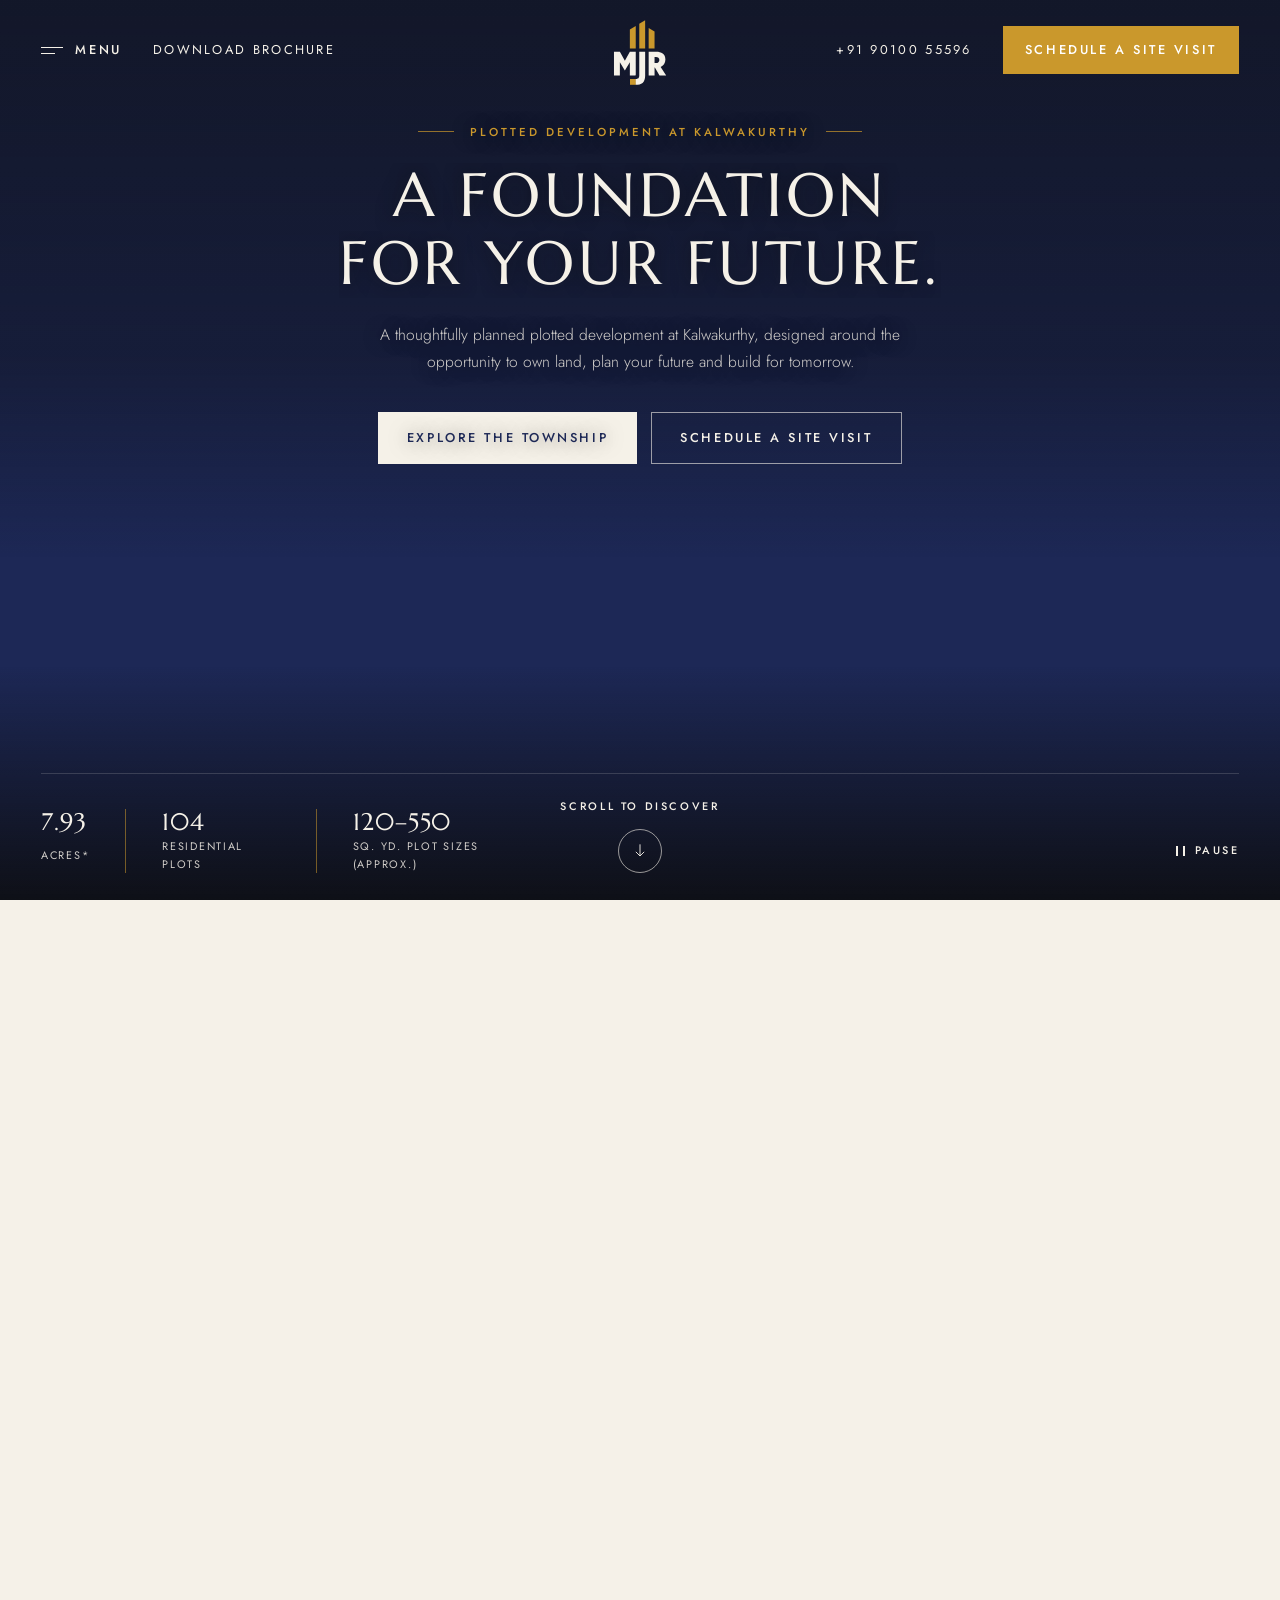
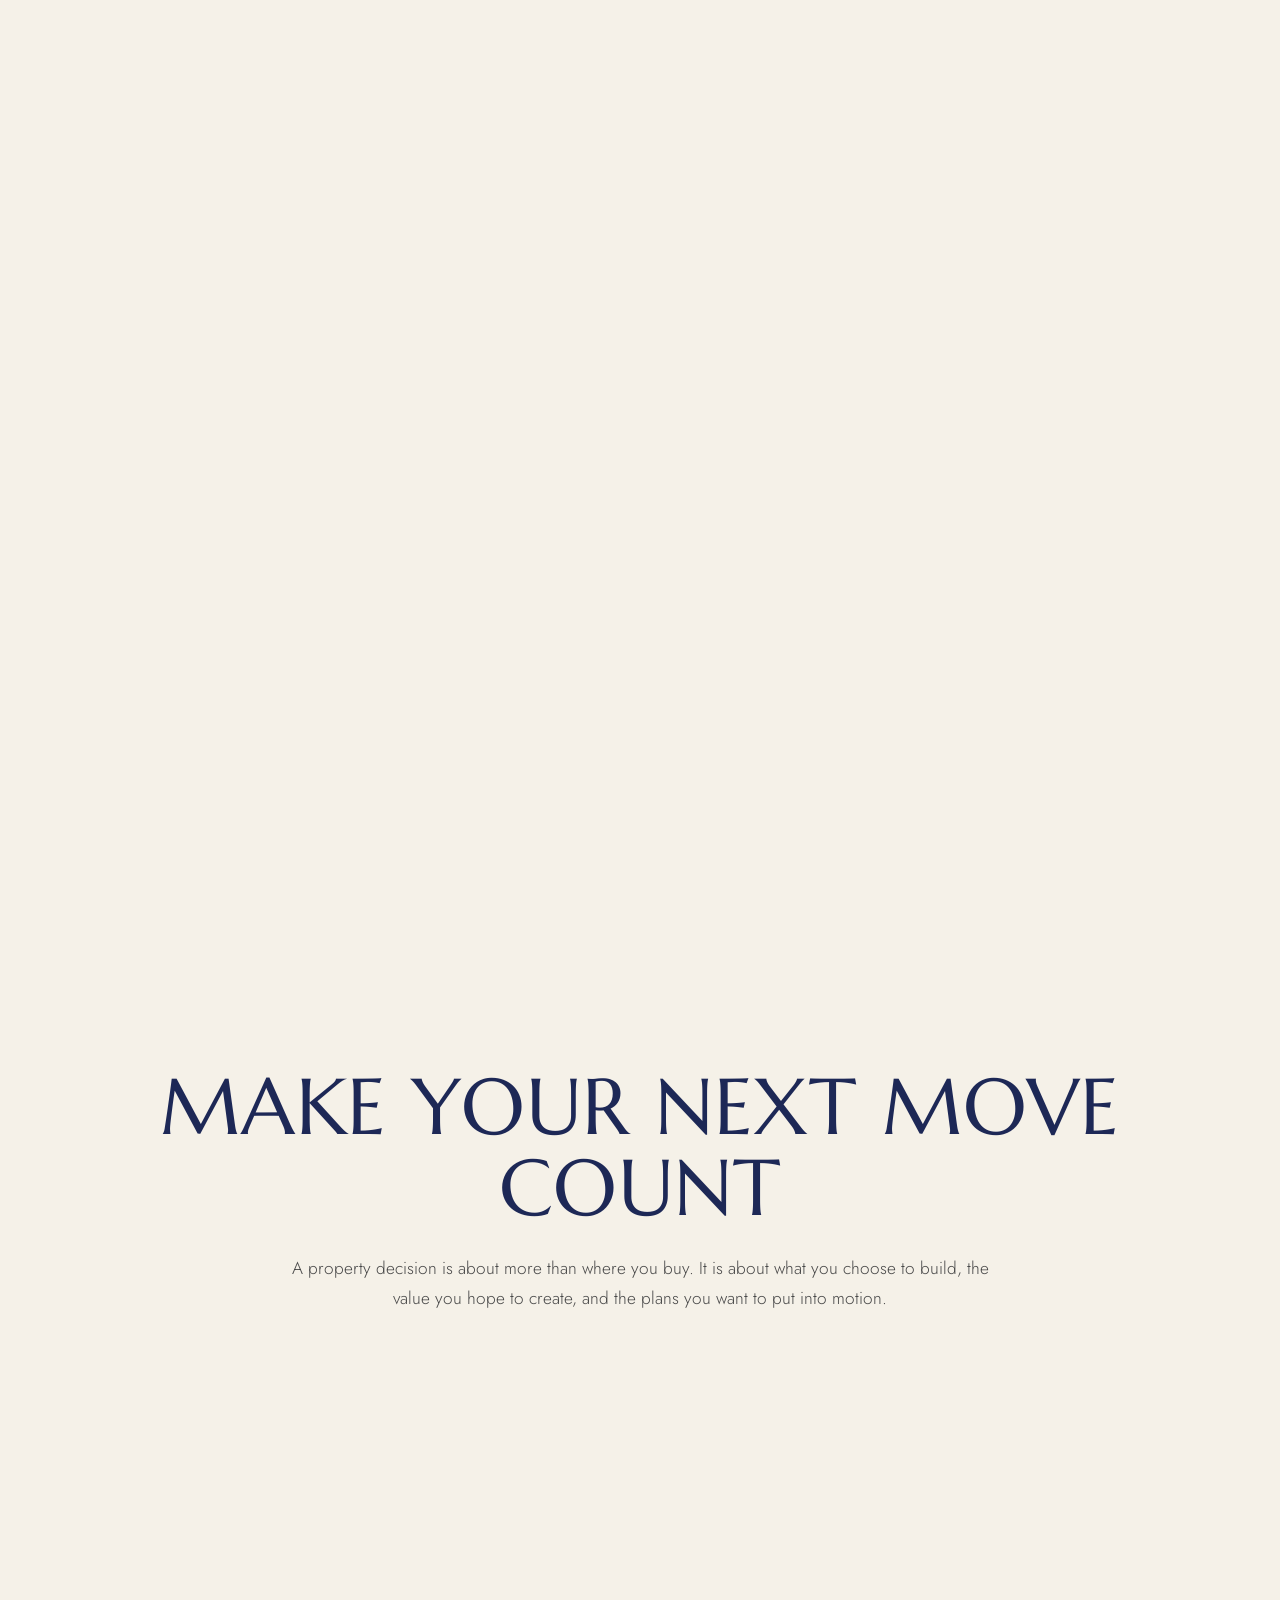
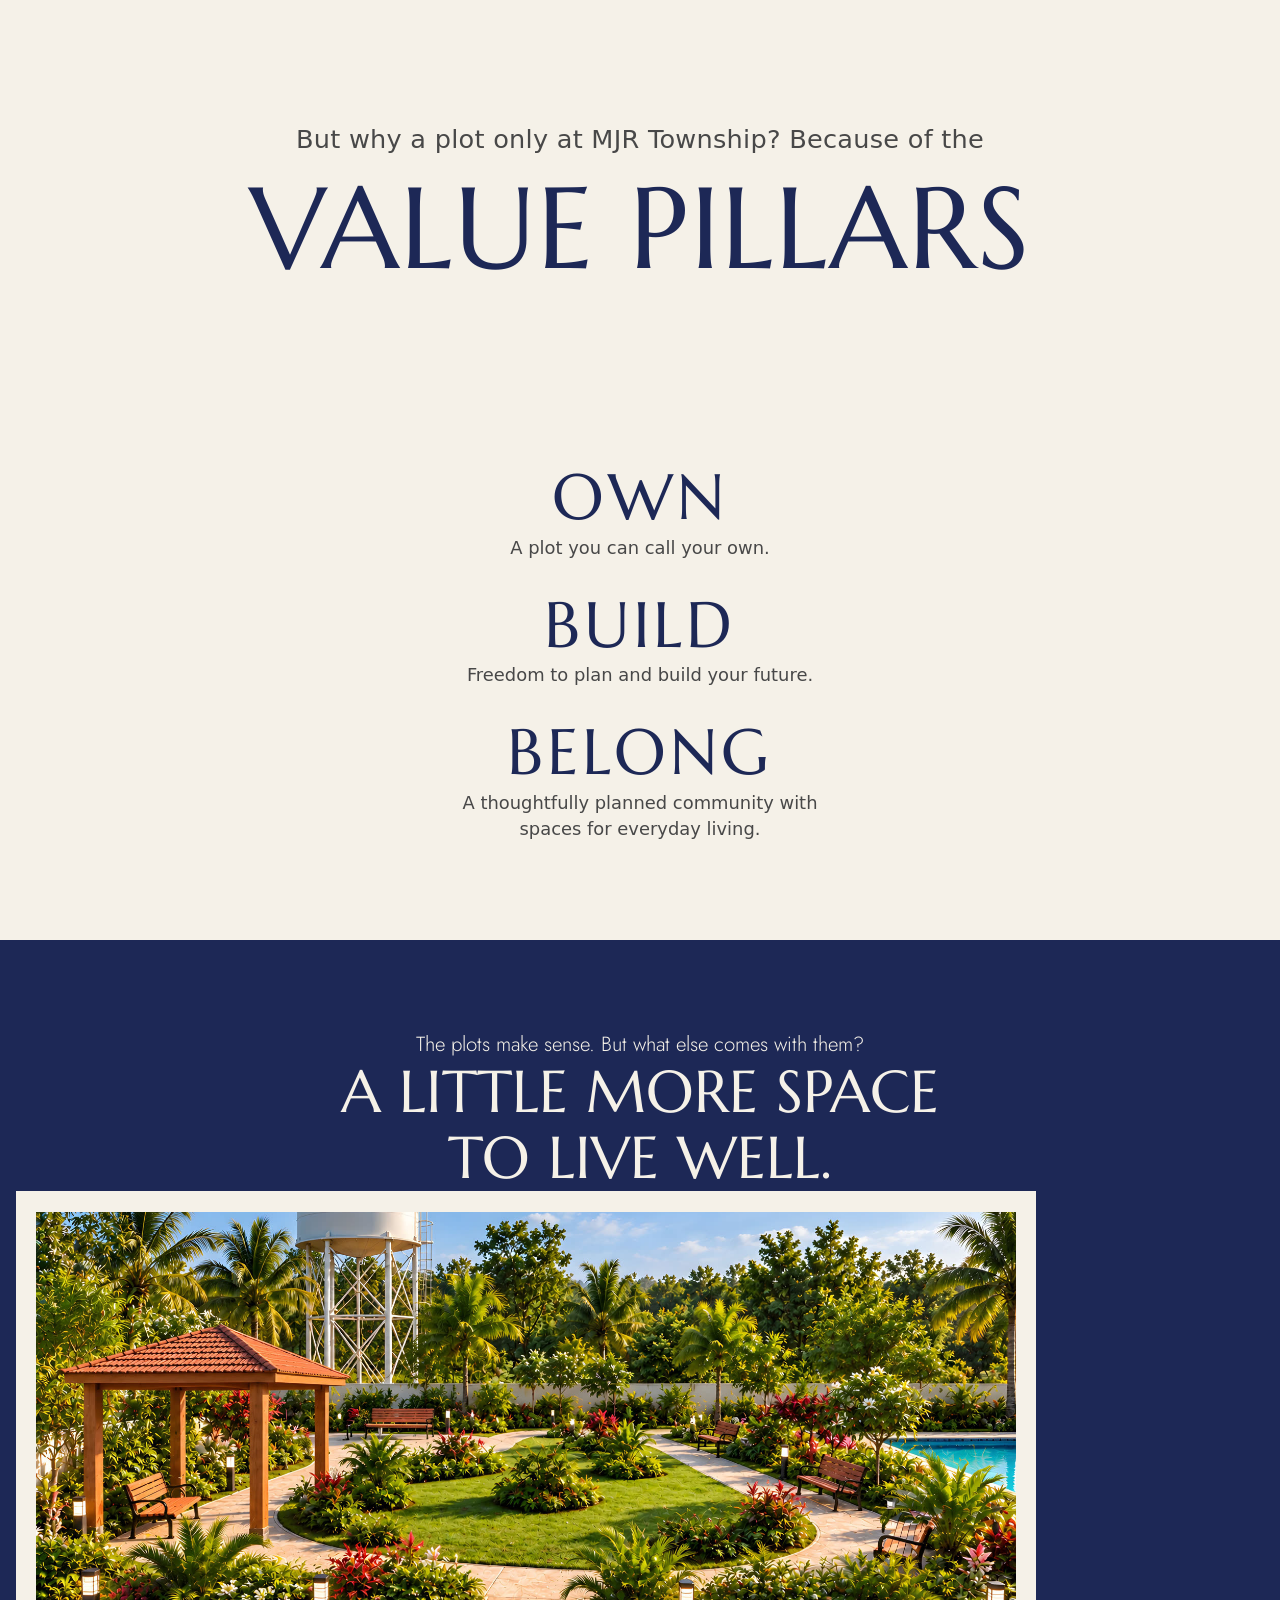
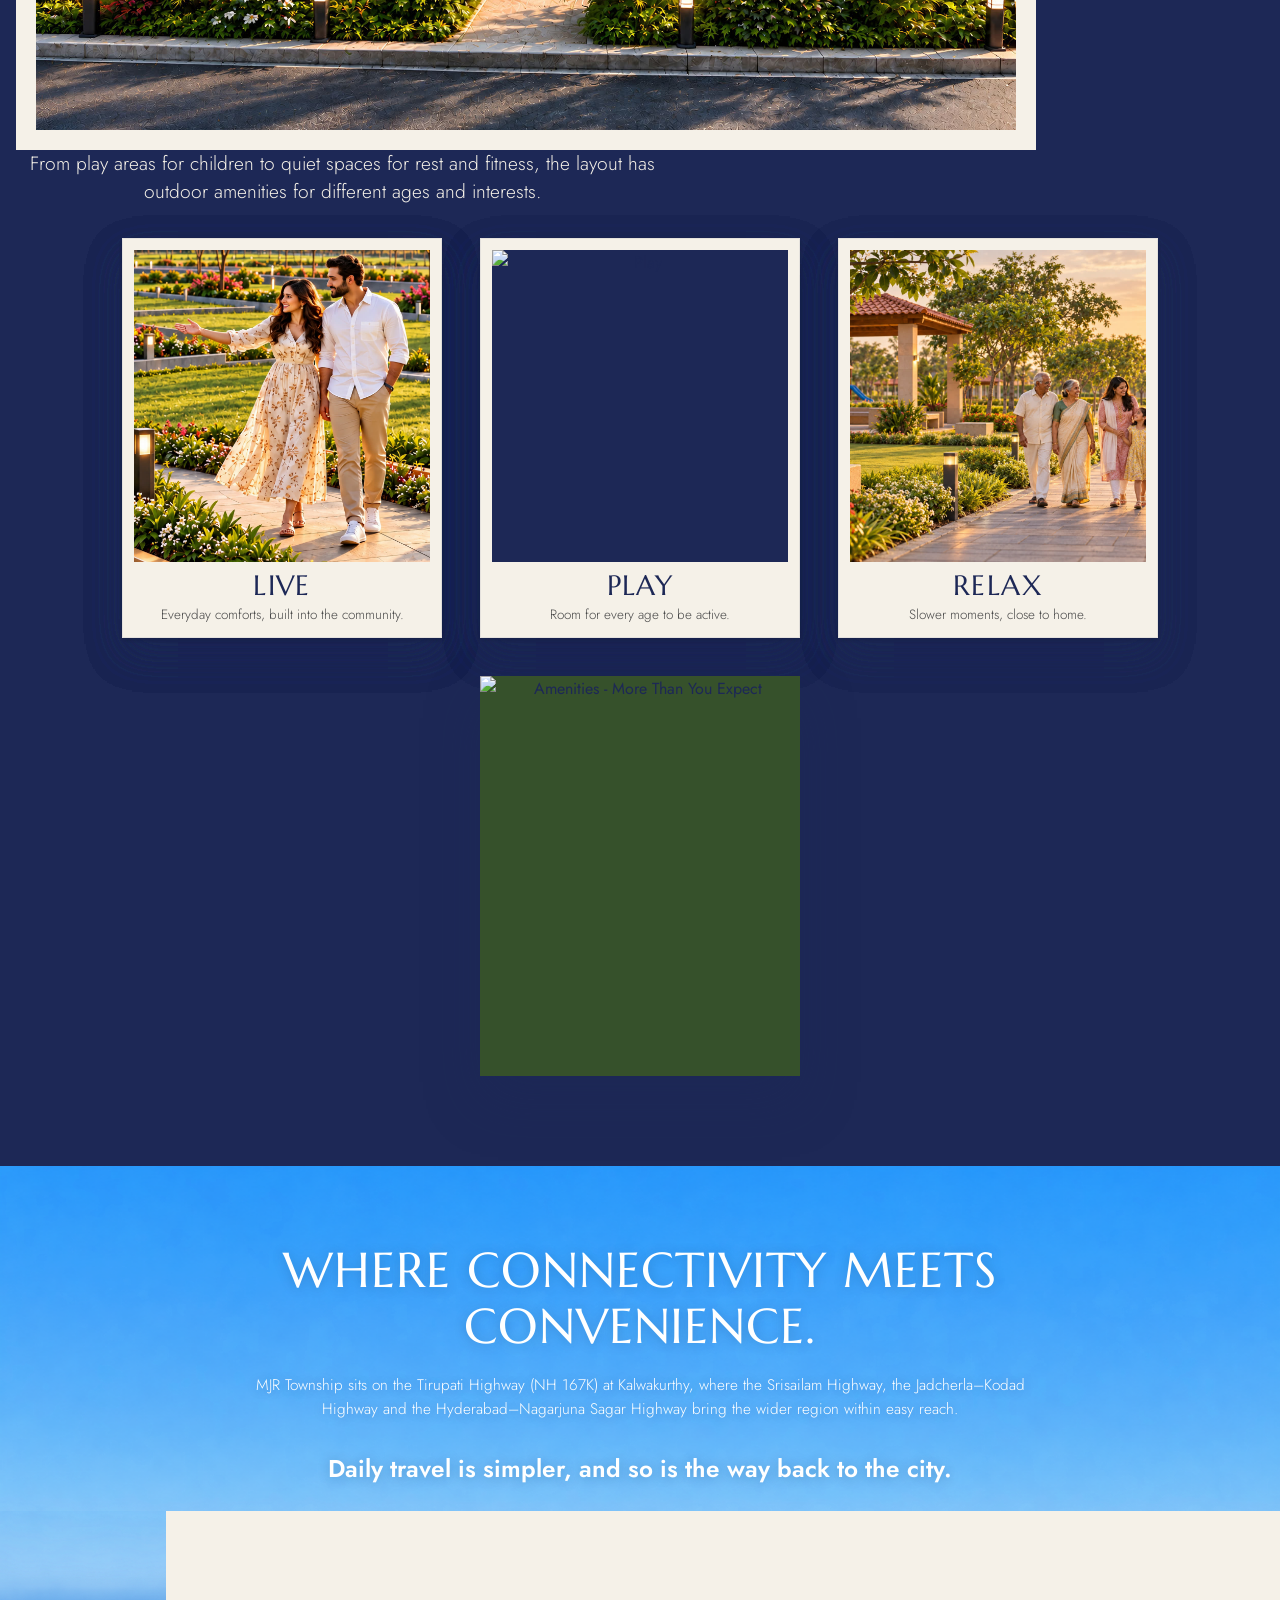
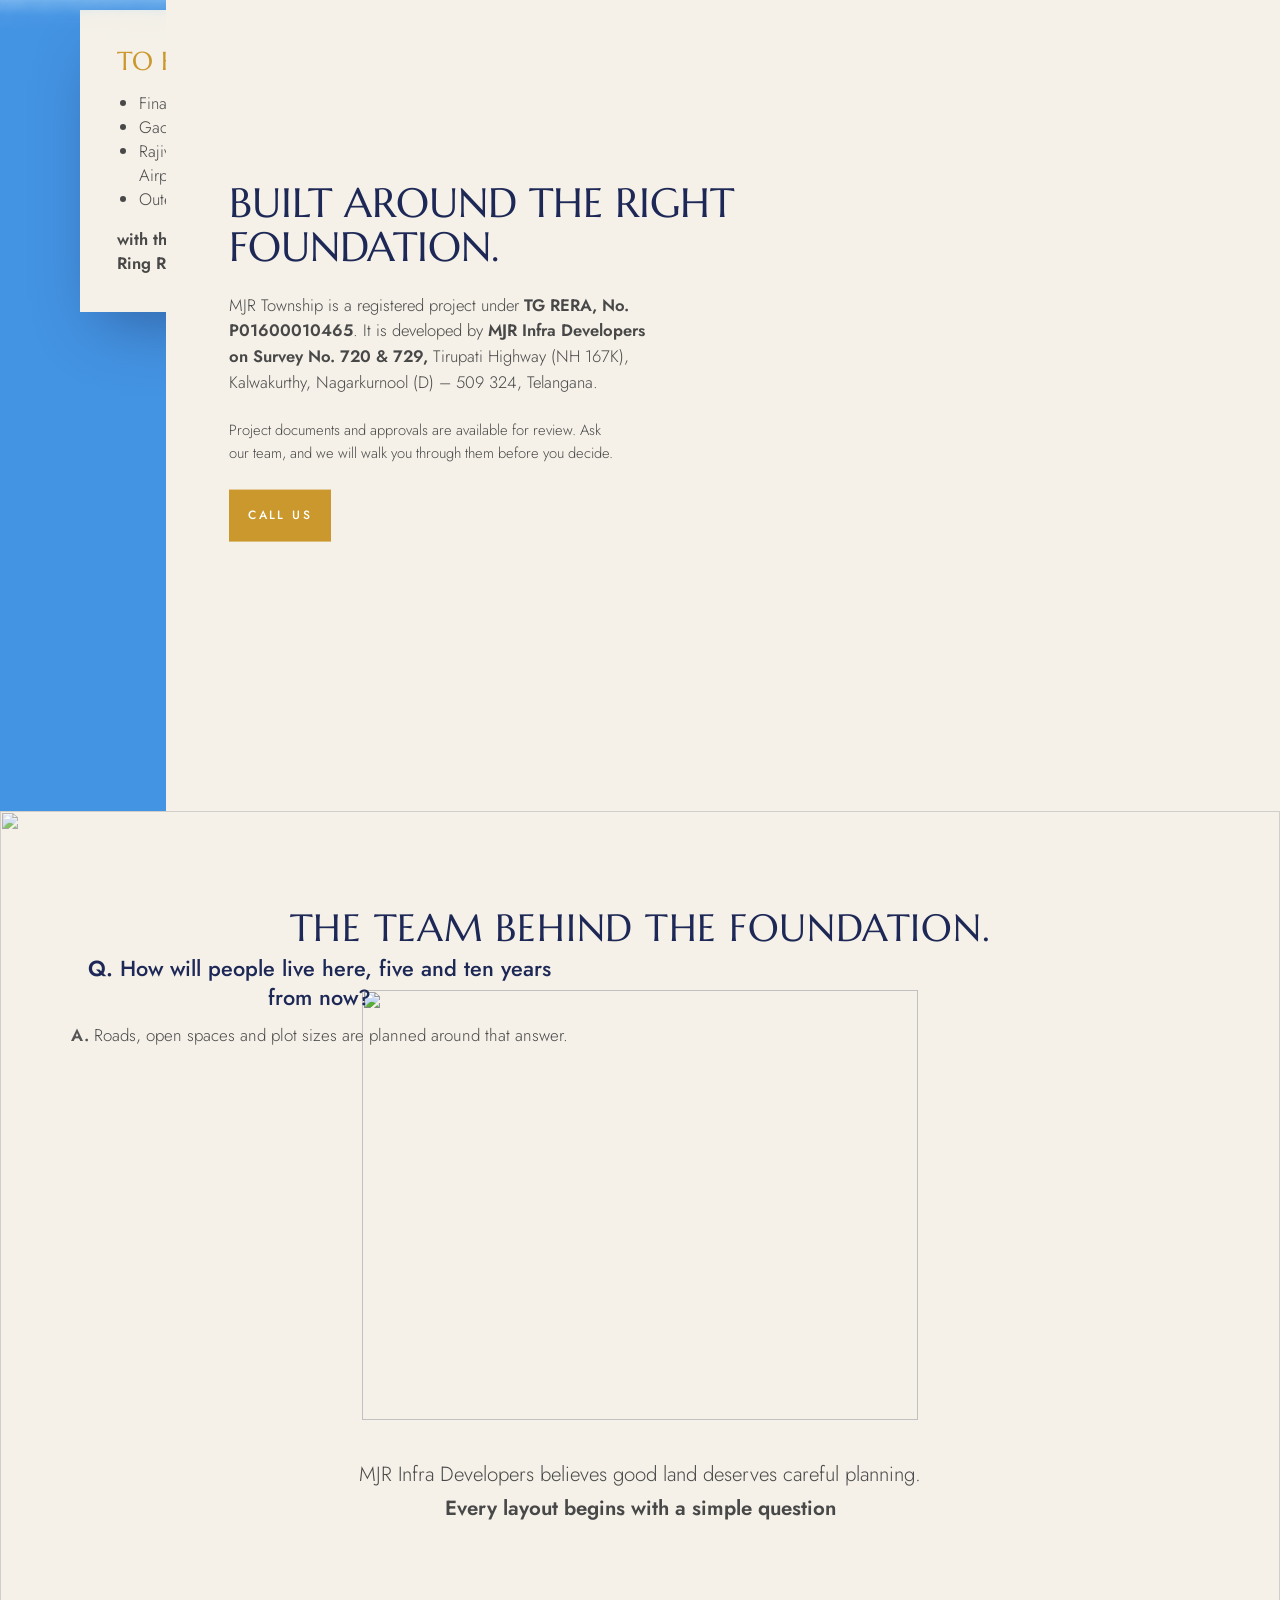
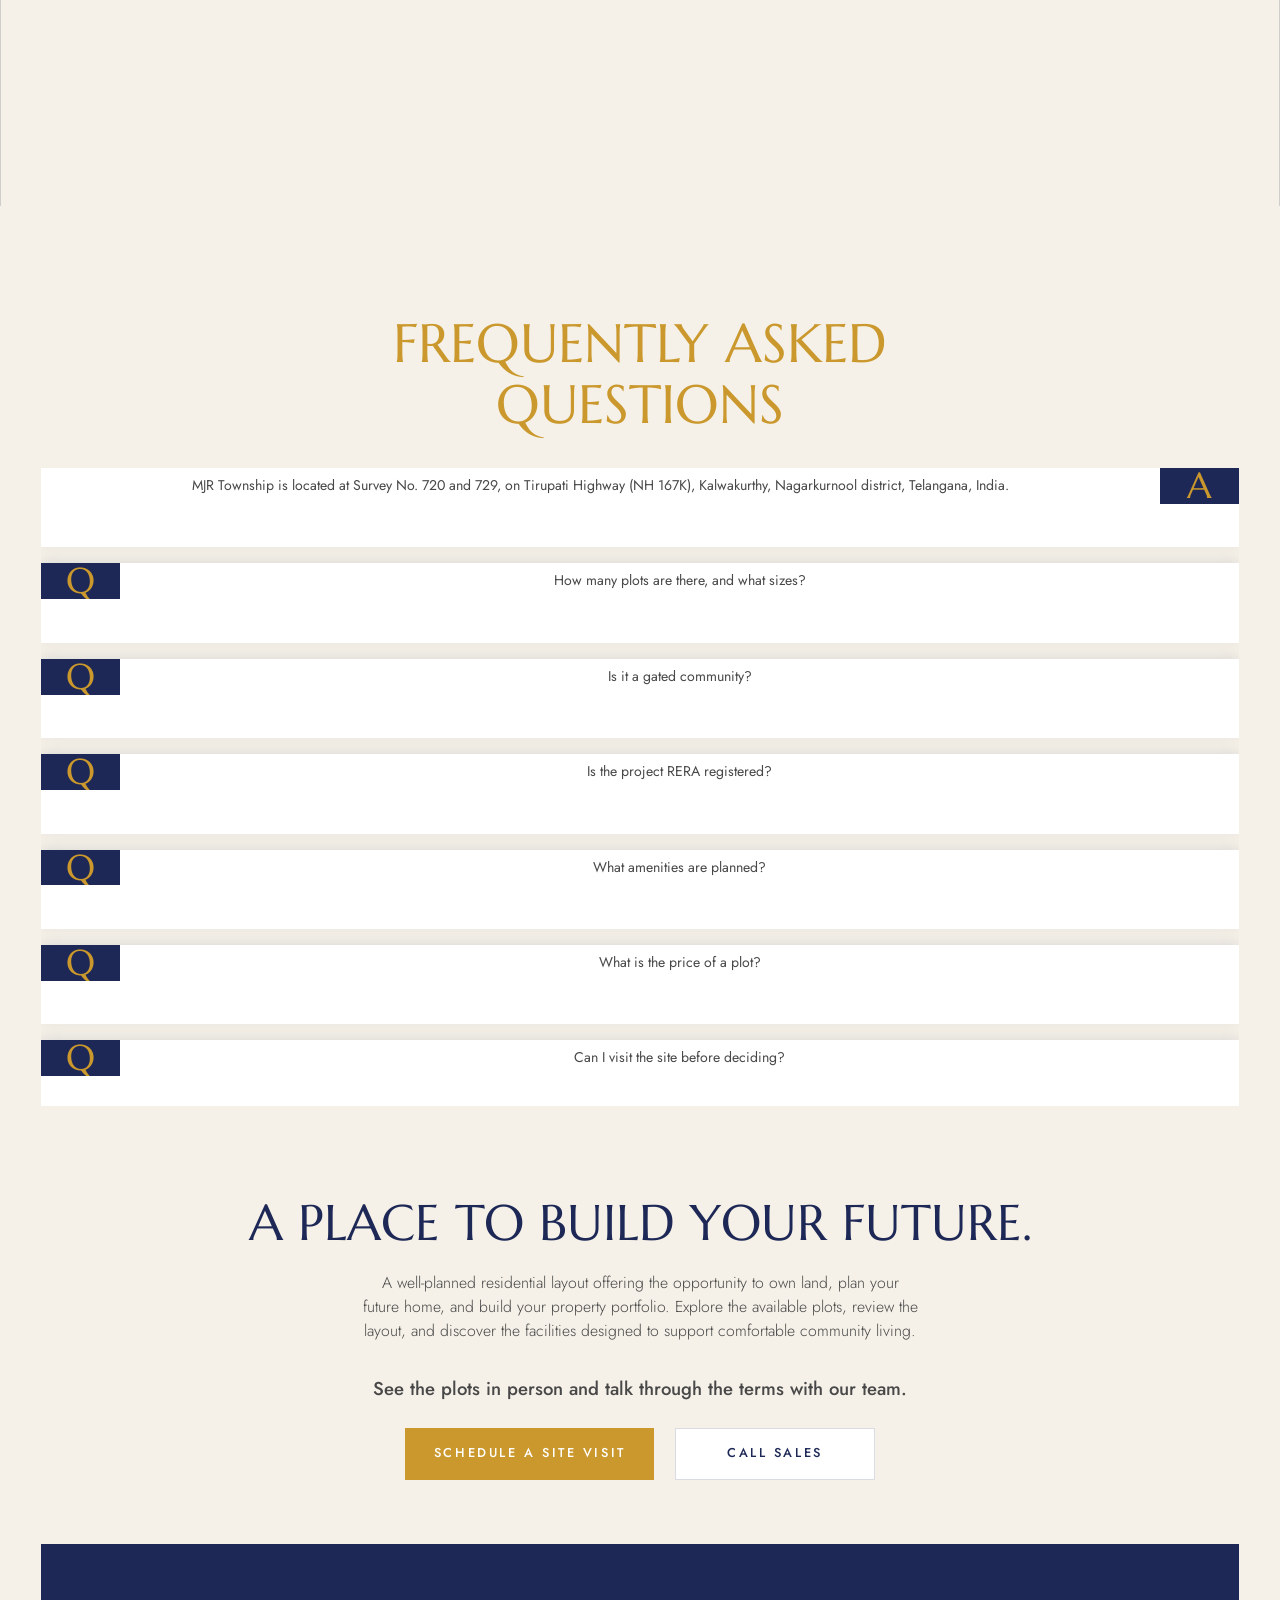
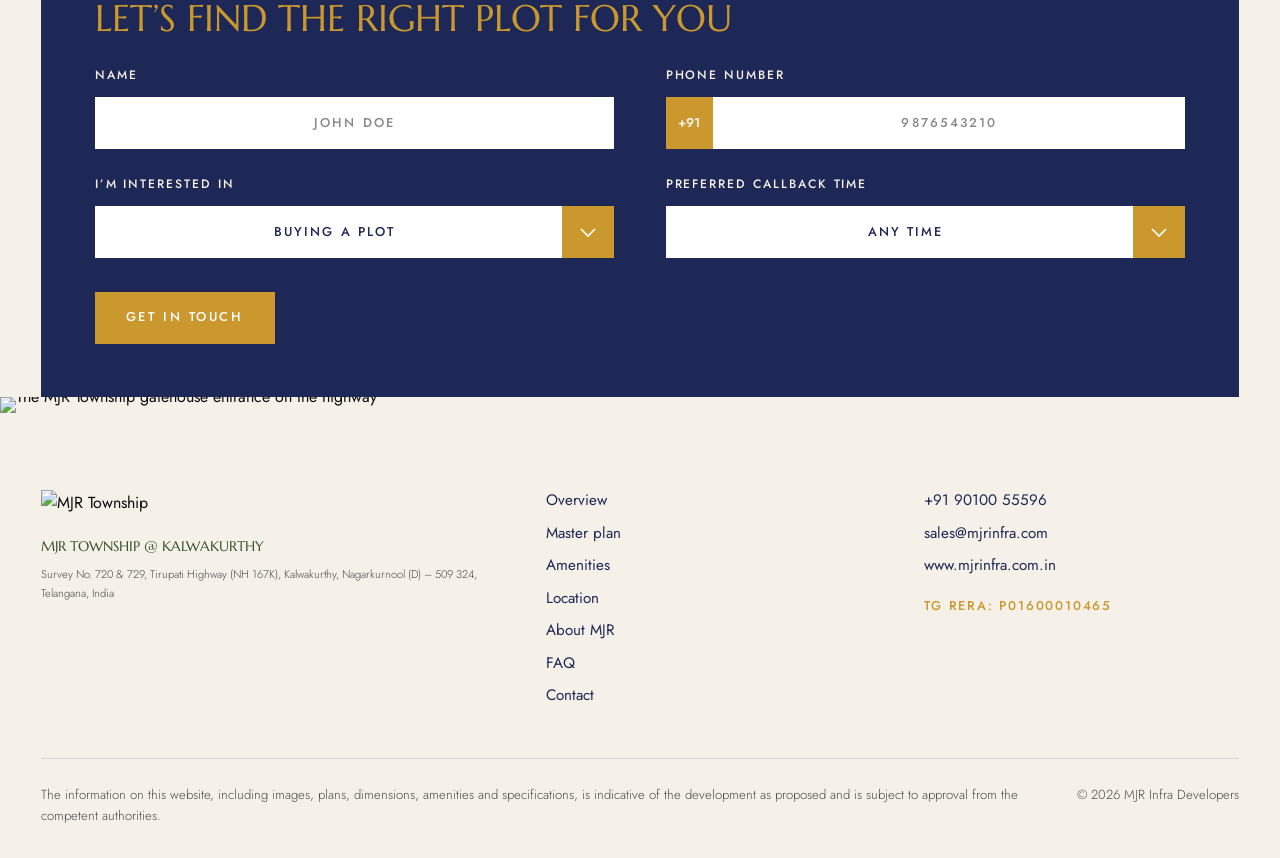
==== index.html @ 2c214d3e "Zoom grass background at 40% of layout zoom when a plot is selected" ====
<!doctype html>
<html lang="en">
<head>
  <meta charset="utf-8">
  <meta name="viewport" content="width=device-width, initial-scale=1, viewport-fit=cover">
  <title>MJR Township, Kalwakurthy | Residential Plots on the Tirupati Highway</title>
  <meta name="description" content="MJR Township at Kalwakurthy: 104 residential plots across 7.93 acres on the Tirupati Highway (NH 167K). Plot sizes from 120 to 550 sq. yd. Schedule a site visit.">
  <meta name="theme-color" content="#1d2856">
  <link rel="preconnect" href="https://fonts.googleapis.com">
  <link rel="preconnect" href="https://fonts.gstatic.com" crossorigin>
  <link href="https://fonts.googleapis.com/css2?family=Jost:wght@300;400;500;600&family=Marcellus&display=swap" rel="stylesheet">
  <link rel="preload" as="video" href="Assets/hero-day-and-night.mp4" type="video/mp4">
  <link rel="stylesheet" href="css/styles.css?v=145">
</head>
<body>
  <!-- Preloader: the MJR mark builds itself. Shown on first load and between
       menu jumps (js/main.js). -->
  <div class="preloader" id="preloader" role="status" aria-label="Loading">
    <svg viewBox="92 4 284 350" aria-hidden="true" focusable="false">
      <polygon class="pl-gold pl-tower pl-t1" points="182.11,61.7 182.11,159.08 212.2,159.08 212.2,43.62"/>
      <polygon class="pl-gold pl-tower pl-t2" points="230.14,31.9 230.14,159.08 260.23,159.08 260.23,13.82"/>
      <polygon class="pl-gold pl-tower pl-t3" points="308.26,71.8 308.26,159.08 278.17,159.08 278.17,53.72"/>
      <path class="pl-ink pl-letter pl-m" d="M156.61,220.91l25.5-45.03h30.09v116.48c0,2.58-2.09,4.67-4.67,4.67h-25.43v-67.89l-25.5,41.78l-25.5-41.78v67.89h-30.09V175.88h30.09L156.61,220.91z"/>
      <path class="pl-ink pl-letter pl-j" d="M212.2,344.07v-29.53c5.19,0,17.94,1.54,17.94-17.32V175.88h30.09v121.39C260.23,332.31,241.15,344.07,212.2,344.07z"/>
      <path class="pl-ink pl-letter pl-r" d="M309.92,255.94h-1.65v41.08h-30.09V175.88h39.28c24.68,0,46.23,10.53,46.23,39.15c0,19.66-10.73,31.950-24.27,37.57l28.29,44.42h-34.15L309.92,255.94z M316.09,232.94c9.48,0,16.75-5.27,16.75-15.8c0-10.36-7.27-15.1-16.9-15.1h-7.67v30.9H316.09z"/>
      <rect class="pl-gold pl-block" x="182.82" y="314.53" width="30.15" height="29.53"/>
    </svg>
  </div>
  <a class="skip-link" href="#overview">Skip to content</a>

  <!-- 01. Sticky navigation -->
  <header class="nav" id="siteNav">
    <div class="nav__bar">
      <div class="nav__side nav__side--left">
        <button class="nav__menu-btn" id="menuOpenBtn" type="button" aria-haspopup="dialog" aria-controls="menuDialog">
          <span class="nav__menu-icon" aria-hidden="true"><span></span><span></span></span>
          <span class="nav__menu-label">Menu</span>
        </button>
        <a class="nav__text-link nav__brochure" id="navBrochureBtn" href="Assets/mjr-brochure.pdf" download="MJR_Township_Brochure.pdf">Download Brochure</a>
      </div>

      <a class="nav__logo" href="#top" aria-label="MJR Township, back to top">
        <svg viewBox="96 8 274 342" role="img" aria-hidden="true" focusable="false">
          <g class="lg-gold">
            <rect x="182.82" y="314.53" width="30.15" height="29.53"/>
            <polygon points="182.11,61.7 182.11,159.08 212.2,159.08 212.2,43.62"/>
            <polygon points="230.14,31.9 230.14,159.08 260.23,159.08 260.23,13.82"/>
            <polygon points="308.26,71.8 308.26,159.08 278.17,159.08 278.17,53.72"/>
          </g>
          <g class="lg-ink">
            <path d="M212.2,344.07v-29.53c5.19,0,17.94,1.54,17.94-17.32V175.88h30.09v121.39C260.23,332.31,241.15,344.07,212.2,344.07z"/>
            <path d="M309.92,255.94h-1.65v41.08h-30.09V175.88h39.28c24.68,0,46.23,10.53,46.23,39.150c0,19.66-10.73,31.95-24.27,37.57l28.29,44.42h-34.15L309.92,255.94z M316.09,232.94c9.48,0,16.75-5.27,16.75-15.8c0-10.36-7.27-15.1-16.9-15.1h-7.67v30.9H316.09z"/>
            <path d="M156.61,220.91l25.5-45.03h30.09v116.48c0,2.58-2.09,4.67-4.67,4.67h-25.43v-67.89l-25.5,41.78l-25.5-41.78v67.89h-30.09V175.880h30.09L156.61,220.91z"/>
          </g>
        </svg>
      </a>

      <div class="nav__side nav__side--right">
        <a class="nav__text-link nav__phone" href="tel:+919010055596">+91 90100 55596</a>
        <button class="btn btn--gold nav__cta" id="navVisitBtn" type="button" data-open-booking="visit">
          <span class="nav__cta-long">Schedule a Site Visit</span>
          <span class="nav__cta-short" aria-hidden="true">Site Visit</span>
        </button>
      </div>
    </div>
  </header>

  <!-- Full-screen menu -->
  <dialog class="menu" id="menuDialog" aria-label="Site menu">
    <div class="menu__inner">
      <div class="menu__top">
        <button class="menu__close" id="menuCloseBtn" type="button">
          <span class="menu__close-x" aria-hidden="true"></span>
          <span>Close</span>
        </button>
      </div>

      <nav class="menu__nav" aria-label="Site sections">
        <ol>
          <li><a href="#overview" data-spot="introducing"><span class="menu__num">01</span>Overview</a></li>
          <li><a href="#mplan" data-spot="plan"><span class="menu__num">02</span>Master Plan</a></li>
          <li><a href="#amenities" data-spot="amen"><span class="menu__num">03</span>Amenities</a></li>
          <li><a href="#location"><span class="menu__num">04</span>Location</a></li>
          <li><a href="#about" data-spot="about"><span class="menu__num">05</span>About MJR</a></li>
          <li><a href="#faq"><span class="menu__num">06</span>FAQs</a></li>
          <li><a href="#contact"><span class="menu__num">07</span>Contact</a></li>
        </ol>
      </nav>

      <aside class="menu__aside">
        <a class="menu__home" id="menuHome" href="#top" aria-label="MJR Township, back to the top"><img class="menu__brand" src="Assets/TownShip logo_White.svg" alt="" decoding="async"></a>
        <div class="menu__actions">
          <button class="btn btn--gold" type="button" data-open-booking="visit">Schedule a Site Visit</button>
          <a class="btn btn--line-light" href="Assets/mjr-brochure.pdf" download="MJR_Township_Brochure.pdf">Download Brochure</a>
        </div>
        <dl class="menu__info">
          <div>
            <dt>Project</dt>
            <dd>MJR Township @ Kalwakurthy</dd>
          </div>
          <div>
            <dt>Address</dt>
            <dd>Survey No. 720 &amp; 729, Tirupati Highway (NH 167K), Kalwakurthy, Nagarkurnool (D), Telangana 509 324</dd>
          </div>
          <div>
            <dt>Sales</dt>
            <dd><a href="tel:+919010055596">+91 90100 55596</a><br><a href="mailto:sales@mjrinfra.com">sales@mjrinfra.com</a></dd>
          </div>
          <div>
            <dt>TG RERA</dt>
            <dd>P01600010465</dd>
          </div>
        </dl>
      </aside>
    </div>
  </dialog>

  <main>
    <!-- 02. Hero -->
    <div class="hero-pin" id="heroPin">
    <section class="hero" id="top" aria-labelledby="heroTitle">
      <div class="hero__media" aria-hidden="true">
        <video class="hero__video" id="heroVideo" autoplay muted loop playsinline preload="auto">
          <source src="Assets/hero-day-and-night.mp4" type="video/mp4">
        </video>
      </div>
      <div class="hero__shade" aria-hidden="true"></div>
      <canvas class="hero__ink" id="heroInk" aria-hidden="true"></canvas>
      <svg class="sr-defs" aria-hidden="true" focusable="false">
        <filter id="inkEdge" x="-10%" y="-10%" width="120%" height="120%">
          <feTurbulence type="fractalNoise" baseFrequency="0.012 0.016" numOctaves="3" seed="7" result="n"/>
          <feDisplacementMap in="SourceGraphic" in2="n" scale="70" xChannelSelector="R" yChannelSelector="G"/>
        </filter>
      </svg>

      <div class="hero__content" id="heroContent">
        <p class="hero__eyebrow reveal" style="--d:.55s">
          <span class="hero__rule" aria-hidden="true"></span>
          Plotted development at Kalwakurthy
          <span class="hero__rule" aria-hidden="true"></span>
        </p>
        <h1 class="hero__title" id="heroTitle">
          <span class="mask"><span style="--d:.7s">A foundation</span></span>
          <span class="mask"><span style="--d:.85s">for your future.</span></span>
        </h1>
        <p class="hero__lede reveal" style="--d:1.15s">
          A thoughtfully planned plotted development at Kalwakurthy, designed around the opportunity to own land, plan your future and build for tomorrow.
        </p>
        <div class="hero__ctas reveal" style="--d:1.3s">
          <a class="btn btn--ivory" id="heroExploreBtn" href="#overview">Explore the Township</a>
          <button class="btn btn--line-light" id="heroVisitBtn" type="button" data-open-booking="visit">Schedule a Site Visit</button>
        </div>
      </div>

      <div class="hero__base reveal" style="--d:1.5s">
        <ul class="hero__facts" aria-label="Project facts">
          <li><strong>7.93</strong><span>Acres*</span></li>
          <li><strong>104</strong><span>Residential plots</span></li>
          <li><strong>120&ndash;550</strong><span>Sq. yd. plot sizes (approx.)</span></li>
        </ul>

        <a class="hero__scroll" href="#overview" aria-label="Scroll to discover the township">
          <span class="hero__scroll-label">Scroll to discover</span>
          <span class="hero__scroll-ring" aria-hidden="true">
            <svg viewBox="0 0 12 16" width="10" height="14"><path d="M6 0v14M1 9l5 5 5-5" fill="none" stroke="currentColor" stroke-width="1.1"/></svg>
          </span>
        </a>

        <button class="hero__motion" id="videoToggle" type="button" aria-pressed="false" aria-label="Pause background video">
          <span class="hero__motion-icon" aria-hidden="true"></span>
          <span class="hero__motion-label">Pause</span>
        </button>
      </div>

      <!-- Intro sequence inside the hero stage so it triggers immediately when ink fade is done -->
      <div class="intro" id="intro" aria-labelledby="introTitle">
        <figure class="intro__photo">
          <img class="intro__sketch" src="Assets/Architectural Sketch of MJR Gate Entrance.png" alt="" aria-hidden="true" decoding="async">
          <img class="intro__color" src="Assets/entrance-mjr.jpg" alt="The landscaped entrance to MJR Township, Kalwakurthy" decoding="async">
          <div class="intro__overlay" aria-hidden="true" data-nav="navy"></div>
        </figure>
        <h2 class="intro__word" id="introTitle">
          <span class="intro__word-inner">Introducing</span>
        </h2>
        <div class="intro__brand">
          <img class="intro__logo" src="Assets/TownShip logo_White.svg" alt="MJR Township" width="364" height="201" decoding="async">
          <ul class="intro__facts" aria-label="Project facts">
            <li><strong>7.93</strong><span>Acres*</span></li>
            <li><strong>104</strong><span>Residential plots</span></li>
            <li><strong>120&ndash;550</strong><span>Sq. yd. plot sizes (approx.)</span></li>
          </ul>
        </div>
      </div>
      </div>
    </section>
    </div>

    <!-- 03 Overview: pinned; panel 1 slides away horizontally to reveal the value pillars -->
    <section class="why" id="overview" aria-labelledby="why-h">
      <div class="why__track">
        <div class="why__panel why__panel--intro">
          <div class="why__scene" aria-hidden="true">
            <img class="why__art why__art--palm" src="Assets/Tropical Gazebo Garden Cutout 1.png" alt="" decoding="async">
            <img class="why__art why__art--gazebo" src="Assets/Tropical Garden Pavilion with Water Tower 1.png" alt="" decoding="async">
            <img class="why__art why__art--tower" src="Assets/Tropical Garden Water Tower Scene.png" alt="" decoding="async">
          </div>
          <div class="why__copy">
            <h2 class="why__title" id="why-h">Make your next move count</h2>
            <p class="why__lede">A property decision is about more than where you buy. It is about what you choose to build, the value you hope to create, and the plans you want to put into motion.</p>
          </div>
        </div>

        <div class="why__panel why__panel--pillars" aria-labelledby="pillars-h">
          <div class="why__header why__header--pillars">
            <p class="why__eyebrow why__eyebrow--pillars">But why a plot only at MJR Township? Because of the</p>
            <h2 class="why__title why__title--pillars" id="pillars-h">Value pillars</h2>
          </div>
          <ul class="pillars">
            <li class="pillar">
              <img class="pillar__img" src="Assets/Ornate Marble Corinthian Column.png" alt="" aria-hidden="true" decoding="async">
              <div class="pillar__copy"><h3>Own</h3><p>A plot you can call your own.</p></div>
            </li>
            <li class="pillar">
              <img class="pillar__img" src="Assets/Ornate Marble Corinthian Column.png" alt="" aria-hidden="true" decoding="async">
              <div class="pillar__copy"><h3>Build</h3><p>Freedom to plan and build your future.</p></div>
            </li>
            <li class="pillar">
              <img class="pillar__img" src="Assets/Ornate Marble Corinthian Column.png" alt="" aria-hidden="true" decoding="async">
              <div class="pillar__copy"><h3>Belong</h3><p>A thoughtfully planned community with spaces for everyday living.</p></div>
            </li>
          </ul>
          <div class="mplan" id="mplan">
            <!-- Grass ground: fills the frame and only eases in a little when a plot is selected (js/main.js) -->
            <img class="mplan__img" src="Assets/Lush Grassland Garden Clusters.png" alt="" aria-hidden="true" decoding="async">
            <div class="mplan__stage" id="planStage">
              <img class="mplan__plan" src="Assets/plots layout.svg?v=1" alt="MJR Township master layout: 104 plots in blocks between the internal roads, with the green and water zones, facing the 150 ft main road" decoding="async">
              <!-- Fill of the selected plot, traced from plots layout.svg (1920 x 1441 frame) -->
              <svg class="mplan__shape" viewBox="0 0 1920 1441" preserveAspectRatio="none" aria-hidden="true" focusable="false">
                <polygon id="planShape" points=""></polygon>
              </svg>
              <!-- Bushes and roads overlay layer on top of the selected plot fill -->
              <img class="mplan__roads" src="Assets/Triangular Garden Road Network 2.png?v=1" alt="" aria-hidden="true" decoding="async">
            </div>
            <div class="mplan__pins" id="planPins" aria-label="Plots on the master plan"></div>

            <!-- Selected plot details (respective-plot-card) -->
            <article class="plotpop" id="plotPop" aria-live="polite" hidden>
              <header class="plotpop__head">
                <h3 class="plotpop__title" id="ppTitle">Plot 04</h3>
                <span class="plotpop__status" id="ppStatus">Available</span>
                <button class="plotpop__enquire" id="ppEnquire" type="button">Enquire this plot</button>
              </header>
              <div class="plotpop__facts">
                <div class="plotpop__fact"><span class="plotpop__tab">Plot Size</span><p><strong id="ppSize">410.1</strong><span>Sq. Yards</span></p></div>
                <div class="plotpop__fact"><span class="plotpop__tab">Direction</span><p><strong id="ppFacing">North-West</strong><span>Facing</span></p></div>
              </div>
              <p class="plotpop__desc" id="ppDesc"></p>
              <h4 class="plotpop__hl-title">Highlights</h4>
              <ul class="plotpop__hl" id="ppHighlights"></ul>
              <button class="plotpop__close" id="ppClose" type="button" aria-label="Close plot details" title="Close">
                <svg viewBox="0 0 24 24" width="16" height="16" aria-hidden="true"><path d="M18 6L6 18M6 6l12 12" fill="none" stroke="#1D2856" stroke-width="2.5" stroke-linecap="round"/></svg>
                <span class="plotpop__close-label">Close</span>
              </button>
            </article>

            <!-- Flip card: Plot-card.svg (front) / Plot-Card-Selection.svg (back) -->
            <div class="pcard" id="plotCard">
              <!-- Floating controls on top-left outside of flipped card in vertical stack -->
              <div class="pcard__controls" id="cardControls" aria-label="Card controls">
                <button class="pcard__btn-corner pcard__btn-corner--back" id="cardBackBtn" type="button" aria-label="Back to overview" title="Back to overview">
                  <svg viewBox="0 0 24 24" width="16" height="16" aria-hidden="true"><path d="M15 19l-7-7 7-7" fill="none" stroke="#F5F1E8" stroke-width="2.5" stroke-linecap="round" stroke-linejoin="round"/></svg>
                </button>
                <button class="pcard__btn-corner pcard__btn-corner--min" id="cardMinBtn" type="button" aria-label="Minimize card to legend" title="Minimize">
                  <svg class="pcard__icon-min" viewBox="0 0 24 24" width="16" height="16" aria-hidden="true"><path d="M5 12h14" fill="none" stroke="#F5F1E8" stroke-width="2.5" stroke-linecap="round"/></svg>
                  <svg class="pcard__icon-max" viewBox="0 0 24 24" width="16" height="16" aria-hidden="true"><path d="M12 5v14M5 12h14" fill="none" stroke="#F5F1E8" stroke-width="2.5" stroke-linecap="round"/></svg>
                </button>
              </div>

              <div class="pcard__inner">
                <div class="pcard__face pcard__face--front">
                  <picture>
                    <source media="(max-width: 640px)" srcset="Assets/Plot-card-mobile.svg?v=2">
                    <img src="Assets/Plot-card.svg" alt="" aria-hidden="true" width="700" height="900" decoding="async">
                  </picture>
                  <h2 class="sr-only">A closer look at your future address</h2>
                  <button class="pcard__explore" id="exploreBtn" type="button">Explore the plots</button>
                </div>
                <div class="pcard__face pcard__face--back" aria-labelledby="selectTitle">
                  <picture>
                    <source media="(max-width: 640px)" srcset="Assets/Plot-Card-Selection-mobile.svg?v=2">
                    <img src="Assets/Plot-Card-Selection.svg?v=2" alt="" aria-hidden="true" width="700" height="900" decoding="async">
                  </picture>
                  <h2 class="sr-only" id="selectTitle">Find the plot that fits your plans</h2>
                  <button class="pcard__filters" id="filterBtn" type="button" aria-haspopup="true" aria-expanded="false">Filters</button>
                  <div class="pcard__filter-panel" id="filterMenu" hidden>
                    <div class="pcard__filter-body">
                      <!-- Left vertical tabs list -->
                      <nav class="pcard__filter-tabs" role="tablist" aria-label="Filter categories">
                        <button type="button" class="pcard__filter-tab is-active" role="tab" id="tabSize" aria-selected="true" aria-controls="paneSize" data-filter-tab="size">
                          <span class="pcard__filter-tab-bar" aria-hidden="true"></span>
                          <span class="pcard__filter-tab-text">Size</span>
                        </button>
                        <button type="button" class="pcard__filter-tab" role="tab" id="tabDirection" aria-selected="false" aria-controls="paneDirection" data-filter-tab="direction">
                          <span class="pcard__filter-tab-bar" aria-hidden="true"></span>
                          <span class="pcard__filter-tab-text">Direction</span>
                        </button>
                        <button type="button" class="pcard__filter-tab" role="tab" id="tabLocation" aria-selected="false" aria-controls="paneLocation" data-filter-tab="location">
                          <span class="pcard__filter-tab-bar" aria-hidden="true"></span>
                          <span class="pcard__filter-tab-text">Location</span>
                        </button>
                        <button type="button" class="pcard__filter-tab" role="tab" id="tabAvail" aria-selected="false" aria-controls="paneAvail" data-filter-tab="avail">
                          <span class="pcard__filter-tab-bar" aria-hidden="true"></span>
                          <span class="pcard__filter-tab-text">Availability</span>
                        </button>
                      </nav>

                      <!-- Right options panels -->
                      <div class="pcard__filter-content">
                        <!-- Pane: Size -->
                        <div class="pcard__filter-pane is-active" role="tabpanel" id="paneSize" aria-labelledby="tabSize" data-pane="size">
                          <span class="pcard__filter-pane-title">Plot Size (Sq. Yds)</span>
                          <div class="pcard__filter-options">
                            <label class="pcard__radio-item">
                              <input type="radio" name="fSize" value="all" checked>
                              <span class="pcard__radio-circle"></span>
                              <span class="pcard__radio-text">All Sizes</span>
                            </label>
                            <label class="pcard__radio-item">
                              <input type="radio" name="fSize" value="0-200.4">
                              <span class="pcard__radio-circle"></span>
                              <span class="pcard__radio-text">Up to 200 Sq. Yd</span>
                            </label>
                            <label class="pcard__radio-item">
                              <input type="radio" name="fSize" value="200.5-300.4">
                              <span class="pcard__radio-circle"></span>
                              <span class="pcard__radio-text">201 – 300 Sq. Yd</span>
                            </label>
                            <label class="pcard__radio-item">
                              <input type="radio" name="fSize" value="300.5-400.4">
                              <span class="pcard__radio-circle"></span>
                              <span class="pcard__radio-text">301 – 400 Sq. Yd</span>
                            </label>
                            <label class="pcard__radio-item">
                              <input type="radio" name="fSize" value="400.5-9999">
                              <span class="pcard__radio-circle"></span>
                              <span class="pcard__radio-text">401+ Sq. Yd</span>
                            </label>
                          </div>
                        </div>

                        <!-- Pane: Direction -->
                        <div class="pcard__filter-pane" role="tabpanel" id="paneDirection" aria-labelledby="tabDirection" data-pane="direction" hidden>
                          <span class="pcard__filter-pane-title">Facing / Direction</span>
                          <div class="pcard__filter-options">
                            <label class="pcard__radio-item">
                              <input type="radio" name="fDirection" value="all" checked>
                              <span class="pcard__radio-circle"></span>
                              <span class="pcard__radio-text">All Directions</span>
                            </label>
                            <label class="pcard__radio-item">
                              <input type="radio" name="fDirection" value="North">
                              <span class="pcard__radio-circle"></span>
                              <span class="pcard__radio-text">North Facing</span>
                            </label>
                            <label class="pcard__radio-item">
                              <input type="radio" name="fDirection" value="South">
                              <span class="pcard__radio-circle"></span>
                              <span class="pcard__radio-text">South Facing</span>
                            </label>
                            <label class="pcard__radio-item">
                              <input type="radio" name="fDirection" value="East">
                              <span class="pcard__radio-circle"></span>
                              <span class="pcard__radio-text">East Facing</span>
                            </label>
                            <label class="pcard__radio-item">
                              <input type="radio" name="fDirection" value="West">
                              <span class="pcard__radio-circle"></span>
                              <span class="pcard__radio-text">West Facing</span>
                            </label>
                          </div>
                        </div>

                        <!-- Pane: Location -->
                        <div class="pcard__filter-pane" role="tabpanel" id="paneLocation" aria-labelledby="tabLocation" data-pane="location" hidden>
                          <span class="pcard__filter-pane-title">Location</span>
                          <div class="pcard__filter-options">
                            <label class="pcard__radio-item">
                              <input type="radio" name="fLocation" value="all" checked>
                              <span class="pcard__radio-circle"></span>
                              <span class="pcard__radio-text">All Locations</span>
                            </label>
                            <label class="pcard__radio-item">
                              <input type="radio" name="fLocation" value="near">
                              <span class="pcard__radio-circle"></span>
                              <span class="pcard__radio-text">Near the 150 FT Main Road</span>
                            </label>
                            <label class="pcard__radio-item">
                              <input type="radio" name="fLocation" value="far">
                              <span class="pcard__radio-circle"></span>
                              <span class="pcard__radio-text">Far from the 150 FT Main Road</span>
                            </label>
                          </div>
                        </div>

                        <!-- Pane: Availability -->
                        <div class="pcard__filter-pane" role="tabpanel" id="paneAvail" aria-labelledby="tabAvail" data-pane="avail" hidden>
                          <span class="pcard__filter-pane-title">Availability</span>
                          <div class="pcard__filter-options">
                            <label class="pcard__radio-item">
                              <input type="radio" name="fAvail" value="all" checked>
                              <span class="pcard__radio-circle"></span>
                              <span class="pcard__radio-text">All Plots</span>
                            </label>
                            <label class="pcard__radio-item">
                              <input type="radio" name="fAvail" value="available">
                              <span class="pcard__radio-circle"></span>
                              <span class="pcard__radio-text">Available only plots</span>
                            </label>
                          </div>
                        </div>
                      </div>
                    </div>

                    <div class="pcard__filter-footer">
                      <button class="pcard__filter-reset" id="filterResetBtn" type="button">Clear all</button>
                      <span class="pcard__filter-count" id="filterCount">100 plots matching</span>
                      <button class="pcard__filter-apply" id="filterApplyBtn" type="button">Apply</button>
                    </div>
                  </div>
                  <div class="pcard__grid" id="plotGrid" role="group" aria-label="Select your plot"></div>
                  <div class="pcard__pager">
                    <button type="button" id="pagePrev" aria-label="Previous plots">
                      <svg viewBox="0 0 24 24" width="12" height="12" aria-hidden="true"><path d="M15 18l-6-6 6-6" fill="none" stroke="currentColor" stroke-width="2.5" stroke-linecap="round" stroke-linejoin="round"/></svg>
                    </button>
                    <span id="pageLabel">36 of 104</span>
                    <button type="button" id="pageNext" aria-label="Next plots">
                      <svg viewBox="0 0 24 24" width="12" height="12" aria-hidden="true"><path d="M9 18l6-6-6-6" fill="none" stroke="currentColor" stroke-width="2.5" stroke-linecap="round" stroke-linejoin="round"/></svg>
                    </button>
                  </div>
                  <p class="pcard__dir" id="cardDir"><strong>Direction</strong> | <span>Select a plot</span></p>
                  <!-- Rotatable compass rose positioned at x:562, y:762 -->
                  <div class="pcard__compass" id="cardCompass" aria-hidden="true">
                    <img src="Assets/compass.png" alt="" decoding="async">
                  </div>
                </div>
              </div>

              <!-- Minimized legend strip: reduces into a strip showing map legends -->
              <aside class="pcard__strip" id="cardStrip" aria-label="Map legends">
                <div class="pcard__strip-content">
                  <div class="pcard__strip-row">
                    <span class="pcard__legend-item"><i class="pcard__legend-box" style="background:#edfa84;"></i> Plot</span>
                    <span class="pcard__legend-item"><i class="pcard__legend-box" style="background:#ffc251;"></i> Social Utility</span>
                    <span class="pcard__legend-item"><i class="pcard__legend-box" style="background:#51dfff;"></i> Swimming Pool</span>
                    <span class="pcard__legend-item"><i class="pcard__legend-box" style="background:#63d575;"></i> Parks &amp; Gazebos</span>
                  </div>
                  <div class="pcard__strip-row">
                    <span class="pcard__legend-item"><i class="pcard__legend-box pcard__legend-box--avail"></i> Available</span>
                    <span class="pcard__legend-item"><i class="pcard__legend-box" style="background:#ca982c;"></i> Sold</span>
                    <span class="pcard__legend-item"><i class="pcard__legend-box" style="background:#CF9E39;"></i> Selected</span>
                    <span class="pcard__legend-item"><i class="pcard__legend-box" style="background:#D9D6CE; outline:1.5px dashed #6B6B6B; outline-offset:-2px;"></i> EV Station / Not for sale</span>
                  </div>
                </div>
              </aside>
            </div>
          </div>
          <p class="mplan__label" aria-hidden="true">Master <br>Plan</p>
        </div>
      </div>
    </section>


    <!-- 07. Amenities: the logo shape rises, opens into a navy panel, then the deck -->
    <section class="amen" id="amenities" aria-labelledby="amenHead">
      <div class="amen__stage">
        <div class="amen__shape" aria-hidden="true">
          <span class="amen__bldg amen__bldg--1"></span>
          <span class="amen__bldg amen__bldg--2"></span>
          <span class="amen__bldg amen__bldg--3"></span>
        </div>
        <div class="amen__navy" aria-hidden="true"></div>

        <div class="amen__track">
          <p class="amen__q">The plots make sense. But what else comes with them?</p>
          <span class="amen__rule" aria-hidden="true"></span>
          <h2 class="amen__head" id="amenHead">A little more space<br>to live well.</h2>

          <figure class="amen__frame">
            <img src="Assets/MJR_8_Water Tank_HD.jpg" alt="Landscaped park with a pergola, benches and the water tank behind" loading="lazy" decoding="async">
          </figure>
          <p class="amen__copy">From play areas for children to quiet spaces for rest and fitness, the layout has outdoor amenities for different ages and interests.</p>
        </div>

        <div class="amen__deck">
          <!-- Category 1: Live Stack -->
          <div class="acard amen-stack amen-stack--live" data-category="live" aria-label="Live amenities card deck">
            <div class="amen-stack__cards">
              <!-- Sub-cover (Card 0) -->
              <article class="icard icard--cover" data-index="0">
                <div class="icard__photo icard__photo--cover">
                  <img src="Assets/live-cover.jpg" alt="Live" loading="lazy" decoding="async">
                </div>
                <div class="icard__content">
                  <h3 class="icard__title icard__title--cover">Live</h3>
                  <p class="icard__desc">Everyday comforts, built into the community.</p>
                </div>
              </article>

              <!-- Inner Card 1 -->
              <article class="icard" data-index="1">
                <div class="icard__photo">
                  <img src="Assets/multipurpose-lawn.png" alt="Multipurpose lawn" loading="lazy" decoding="async">
                </div>
                <div class="icard__content">
                  <h3 class="icard__title">Multipurpose lawn</h3>
                  <p class="icard__desc">Space for community gatherings</p>
                </div>
              </article>

              <!-- Inner Card 2 -->
              <article class="icard" data-index="2">
                <div class="icard__photo">
                  <img src="Assets/Swimming-pool.png" alt="Swimming pool" loading="lazy" decoding="async">
                </div>
                <div class="icard__content">
                  <h3 class="icard__title">Swimming pool</h3>
                  <p class="icard__desc">Space to unwind and refresh</p>
                </div>
              </article>

              <!-- Inner Card 3 -->
              <article class="icard" data-index="3">
                <div class="icard__photo">
                  <img src="Assets/water-infrastructure.jpg" alt="Water infrastructure" loading="lazy" decoding="async">
                </div>
                <div class="icard__content">
                  <h3 class="icard__title">Water infrastructure</h3>
                  <p class="icard__desc">A dedicated water tank</p>
                </div>
              </article>

              <!-- Inner Card 4 -->
              <article class="icard" data-index="4">
                <div class="icard__photo">
                  <img src="Assets/ev-charging.jpg" alt="EV charging" loading="lazy" decoding="async">
                </div>
                <div class="icard__content">
                  <h3 class="icard__title">EV charging</h3>
                  <p class="icard__desc">Provision for electric mobility, with a station planned</p>
                </div>
              </article>
            </div>
          </div>

          <!-- Category 2: Play Stack -->
          <div class="acard amen-stack amen-stack--play" data-category="play" aria-label="Play amenities card deck">
            <div class="amen-stack__cards">
              <!-- Sub-cover (Card 0) -->
              <article class="icard icard--cover" data-index="0">
                <div class="icard__photo icard__photo--cover">
                  <img src="Assets/play-cover.png" alt="Play" loading="lazy" decoding="async">
                </div>
                <div class="icard__content">
                  <h3 class="icard__title icard__title--cover">Play</h3>
                  <p class="icard__desc">Room for every age to be active.</p>
                </div>
              </article>

              <!-- Inner Card 1 -->
              <article class="icard" data-index="1">
                <div class="icard__photo">
                  <img src="Assets/children-play-area.png" alt="Children’s play area" loading="lazy" decoding="async">
                </div>
                <div class="icard__content">
                  <h3 class="icard__title">Children’s play area</h3>
                  <p class="icard__desc">A dedicated space for play</p>
                </div>
              </article>

              <!-- Inner Card 2 -->
              <article class="icard" data-index="2">
                <div class="icard__photo">
                  <img src="Assets/outdoor-fitness-area.png" alt="Outdoor fitness area" loading="lazy" decoding="async">
                </div>
                <div class="icard__content">
                  <h3 class="icard__title">Outdoor fitness area</h3>
                  <p class="icard__desc">For a workout in the open air</p>
                </div>
              </article>

              <!-- Inner Card 3 -->
              <article class="icard" data-index="3">
                <div class="icard__photo">
                  <img src="Assets/three-parks.png" alt="Three additional parks" loading="lazy" decoding="async">
                </div>
                <div class="icard__content">
                  <h3 class="icard__title">Three additional parks</h3>
                  <p class="icard__desc">Green spaces to walk, gather and play</p>
                </div>
              </article>
            </div>
          </div>

          <!-- Category 3: Relax Stack -->
          <div class="acard amen-stack amen-stack--relax" data-category="relax" aria-label="Relax amenities card deck">
            <div class="amen-stack__cards">
              <!-- Sub-cover (Card 0) -->
              <article class="icard icard--cover" data-index="0">
                <div class="icard__photo icard__photo--cover">
                  <img src="Assets/relax-cover.jpg" alt="Relax" loading="lazy" decoding="async">
                </div>
                <div class="icard__content">
                  <h3 class="icard__title icard__title--cover">Relax</h3>
                  <p class="icard__desc">Slower moments, close to home.</p>
                </div>
              </article>

              <!-- Inner Card 1 -->
              <article class="icard" data-index="1">
                <div class="icard__photo">
                  <img src="Assets/senior-citizen-park.png" alt="Senior citizen park" loading="lazy" decoding="async">
                </div>
                <div class="icard__content">
                  <h3 class="icard__title">Senior citizen park</h3>
                  <p class="icard__desc">A dedicated setting for older adults</p>
                </div>
              </article>

              <!-- Inner Card 2 -->
              <article class="icard" data-index="2">
                <div class="icard__photo">
                  <img src="Assets/Pergolas-and-sit-outs.png" alt="Pergolas and sit-outs" loading="lazy" decoding="async">
                </div>
                <div class="icard__content">
                  <h3 class="icard__title">Pergolas and sit-outs</h3>
                  <p class="icard__desc">One in each of the three parks</p>
                </div>
              </article>

              <!-- Inner Card 3 -->
              <article class="icard" data-index="3">
                <div class="icard__photo">
                  <img src="Assets/open-space.png" alt="Open space" loading="lazy" decoding="async">
                </div>
                <div class="icard__content">
                  <h3 class="icard__title">Open space</h3>
                  <p class="icard__desc">For meditation and yoga</p>
                </div>
              </article>
            </div>
          </div>

          <!-- Main Deck Cover (Card 4) -->
          <article class="acard acard--main-cover" aria-label="Amenities overview cover">
            <img class="acard__cover-svg" src="Assets/Amenities-cover.svg?v=2" alt="Amenities - More Than You Expect" loading="lazy" decoding="async">
          </article>
        </div>

        <!-- Mobile category slider signifier (rises from bottom when Amenities cover lifts) -->
        <nav class="amen__slider" id="amenSlider" aria-label="Amenity categories">
          <button class="amen__slider-side amen__slider-side--prev" id="amenPrevCat" type="button" aria-label="Previous amenity category">
            <span class="amen__slider-side-label" id="amenPrevLabel">Relax</span>
          </button>
          <button class="amen__slider-arrow amen__slider-arrow--prev" id="amenPrevArrow" type="button" aria-label="Previous category">
            <svg viewBox="0 0 28 24" width="26" height="22" aria-hidden="true">
              <path d="M13 4L5 12l8 8M22 4l-8 8 8 8" fill="none" stroke="currentColor" stroke-width="1.8" stroke-linecap="round" stroke-linejoin="round"/>
            </svg>
          </button>
          <span class="amen__slider-active" id="amenActiveLabel" aria-live="polite">Live</span>
          <button class="amen__slider-arrow amen__slider-arrow--next" id="amenNextArrow" type="button" aria-label="Next category">
            <svg viewBox="0 0 28 24" width="26" height="22" aria-hidden="true">
              <path d="M6 4l8 8-8 8M15 4l8 8-8 8" fill="none" stroke="currentColor" stroke-width="1.8" stroke-linecap="round" stroke-linejoin="round"/>
            </svg>
          </button>
          <button class="amen__slider-side amen__slider-side--next" id="amenNextCat" type="button" aria-label="Next amenity category">
            <span class="amen__slider-side-label" id="amenNextLabel">Play</span>
          </button>
        </nav>
      </div>
    </section>

    <!-- 04. Location: Where Connectivity Meets Convenience -->
    <section class="conn" id="location" aria-labelledby="connTitle">
      <header class="conn__header" data-nav="light">
        <h2 class="conn__title" id="connTitle">
          <span class="conn__line"><span>Where connectivity meets</span></span>
          <span class="conn__line"><span>convenience.</span></span>
        </h2>
        <p class="conn__lead">MJR Township sits on the Tirupati Highway (NH 167K) at Kalwakurthy, where the Srisailam Highway, the Jadcherla&ndash;Kodad Highway and the Hyderabad&ndash;Nagarjuna Sagar Highway bring the wider region within easy reach.</p>
        <p class="conn__tagline">Daily travel is simpler, and so is the way back to the city.</p>
      </header>

      <!-- Pinned stage: each scroll plays one video start to finish, fast through the middle,
           then its card rises in; the next video picks up from its first frame -->
      <div class="conn__stage">
        <div class="conn__scene">
          <video class="conn__video" src="Assets/mjr-location-1-scrub.mp4" muted playsinline preload="auto" aria-hidden="true"></video>
          <video class="conn__video" src="Assets/mjr-location-2-scrub.mp4" muted playsinline preload="auto" aria-hidden="true"></video>
          <video class="conn__video" src="Assets/mjr-location-3-scrub.mp4" muted playsinline preload="auto" aria-hidden="true"></video>
          <video class="conn__video" src="Assets/mjr-location-4-scrub.mp4" muted playsinline preload="auto" aria-hidden="true"></video>
          <article class="conn__card">
            <h3 class="conn__card-title">To Hyderabad</h3>
            <ul class="conn__card-list">
              <li>Financial District</li>
              <li>Gachibowli</li>
              <li>Rajiv Gandhi International Airport</li>
              <li>Outer Ring Road</li>
            </ul>
            <p class="conn__card-note">with the proposed Regional Ring Road in the larger picture.</p>
          </article>
          <article class="conn__card">
            <h3 class="conn__card-title">Education nearby</h3>
            <ul class="conn__card-list">
              <li>Global International School</li>
              <li>Nishita College of Engineering &amp; Technology</li>
              <li>Skill University</li>
            </ul>
          </article>
          <article class="conn__card">
            <h3 class="conn__card-title">Healthcare nearby</h3>
            <ul class="conn__card-list">
              <li>Bhoolaxmi Memorial Hospital</li>
              <li>Grace Multispeciality Hospital</li>
              <li>Madhavanji Super Speciality Hospital &amp; College</li>
            </ul>
          </article>
          <article class="conn__card">
            <h3 class="conn__card-title">Around Kalwakurthy</h3>
            <ul class="conn__card-list">
              <li>Umamaheshwaram Temple</li>
              <li>Gollatha Gudi (Alwanpalli Temple)</li>
              <li>Nettempadu irrigation projects</li>
              <li>Statue of Gautama Buddha at Nagarkurnool</li>
            </ul>
          </article>
        </div>

        <!-- After the last card: the scene slides left to a strip and the RERA panel follows in -->
        <div class="conn__rera">
          <div class="conn__rera-copy">
            <h3 class="conn__rera-title">Built around the right foundation.</h3>
            <p class="conn__rera-desc">MJR Township is a registered project under <strong>TG RERA, No. P01600010465</strong>. It is developed by <strong>MJR Infra Developers on Survey No. 720 &amp; 729,</strong> Tirupati Highway (NH 167K), Kalwakurthy, Nagarkurnool (D) &ndash; 509 324, Telangana.</p>
            <p class="conn__rera-note">Project documents and approvals are available for review. Ask our team, and we will walk you through them before you decide.</p>
            <a class="btn btn--gold conn__rera-btn" href="tel:+919010055596">Call us</a>
          </div>
          <img class="conn__folder" src="Assets/Telangana RERA Certificate on Folder.png" alt="Telangana State Real Estate Regulatory Authority registration certificate for MJR Township" loading="lazy" decoding="async">
        </div>
      </div>
    </section>

    <!-- 12. About: the team behind the foundation -->
    <section class="about" id="about" aria-labelledby="aboutTitle" data-about-opt="b">
      <!-- Pinned stage: title blurs in on cream, moves up as the layout sketches
           slide in and turn, with the two lines below; then the aerial view fades
           in, a stack of cards lands in the centre and each scroll sends the top
           card up as the view eases in; then the leadership letter (js/about.js) -->
      <div class="about__stage">
        <img class="about__paper" src="Assets/paper-texture-2.png" alt="" aria-hidden="true" decoding="async" data-nav="light">
        <img class="about__bg" src="Assets/23.png" alt="" aria-hidden="true" decoding="async">
        <div class="about__head">
          <h2 class="about__title" id="aboutTitle">The team behind the foundation.</h2>
        </div>
        <div class="about__sketch" aria-hidden="true">
          <img src="Assets/outline-sketch-1.png" alt="" decoding="async">
          <img src="Assets/outline-sketch-2.png" alt="" decoding="async">
          <img src="Assets/outline-sketch-3.png" alt="" decoding="async">
        </div>
        <div class="about__lines">
          <p class="about__line">MJR Infra Developers believes good land deserves careful planning.</p>
          <p class="about__line about__line--strong">Every layout begins with a simple question</p>
        </div>
        <div class="about__deck">
          <article class="about__card">
            <p class="about__q"><span>Q.</span> How will people live here, five and ten years from now?</p>
            <p class="about__a"><span>A.</span> Roads, open spaces and plot sizes are planned around that answer.</p>
            <footer class="about__foot"><span class="about__tag">#About MJR</span><span class="about__kind">The Question</span></footer>
          </article>
          <article class="about__card">
            <p class="about__fact">Since 2012</p>
            <footer class="about__foot"><span class="about__tag">#About MJR</span><span class="about__kind">Our Story</span></footer>
          </article>
          <article class="about__card">
            <p class="about__fact">12+ Years of experience</p>
            <footer class="about__foot"><span class="about__tag">#About MJR</span><span class="about__kind">Our Story</span></footer>
          </article>
          <article class="about__card">
            <p class="about__fact">9 Projects delivered</p>
            <footer class="about__foot"><span class="about__tag">#About MJR</span><span class="about__kind">Our Story</span></footer>
          </article>
          <article class="about__card">
            <p class="about__fact">1,200+ Families served</p>
            <footer class="about__foot"><span class="about__tag">#About MJR</span><span class="about__kind">Our Story</span></footer>
          </article>
        </div>
        <!-- Option B: Plain ivory #F5F1E8 split view with scroll-revealed facts and construction video -->
        <div class="about__split" data-nav="light">
          <div class="about__split-copy">
            <div class="about__split-qa">
              <p class="about__split-q"><span>Q.</span> How will people live here, five and ten years from now?</p>
              <p class="about__split-a"><span>A.</span> Roads, open spaces and plot sizes are planned around that answer.</p>
            </div>
            <div class="about__split-facts-wrap">
              <h3 class="about__split-facts-head">Our Track Record</h3>
              <ul class="about__split-facts">
                <li>SINCE 2012</li>
                <li>12+ YEARS OF EXPERIENCE</li>
                <li>9 PROJECTS DELIVERED</li>
                <li>1,200+ FAMILIES SERVED</li>
              </ul>
            </div>
          </div>
          <div class="about__split-media">
            <video class="about__video" id="aboutVideo" src="Assets/construction-video-scrub.mp4" muted playsinline preload="auto" aria-hidden="true"></video>
          </div>
        </div>
        <div class="about__opts" role="group" aria-label="Facts layout options" hidden>
          <button type="button" class="about__opt" data-about-opt="a" aria-pressed="false">Option A</button>
          <button type="button" class="about__opt is-active" data-about-opt="b" aria-pressed="true">Option B</button>
        </div>
        <div class="about__blur" aria-hidden="true"></div>
        <div class="letter__env">
          <div class="letter__body">
            <svg class="letter__flap" viewBox="0 0 945 151" aria-hidden="true"><path d="M20.2769 8.59038L0 151H944.5L926.601 8.75157C925.972 3.75087 921.72 0 916.679 0H30.177C25.1988 0 20.9786 3.66182 20.2769 8.59038Z" fill="#DFD0B3"/><path d="M943.934 150.5L926.105 8.81445C925.508 4.06387 921.468 0.500121 916.68 0.5H30.1768C25.4475 0.500127 21.4381 3.97909 20.7715 8.66113L0.576172 150.5H943.934Z" stroke="#424242" stroke-opacity="0.3" fill="none"/></svg>
            <svg class="letter__case" viewBox="0 0 949 672" aria-hidden="true"><path d="M0 0H945V668H0V0Z" fill="#DFD0B3"/><path d="M944.5 0.5V667.5H0.5V0.5H944.5Z" stroke="#424242" stroke-opacity="0.3" fill="none"/><path d="M20.5 623.5C20.5 647.1 7.5 662.333 1 667H943C932.2 660.765 926.167 639.069 924.5 629V61H20.5V623.5Z" fill="#DFD0B3"/><path d="M924 61.5V629.041L924.007 629.082C924.845 634.146 926.779 642.125 929.862 649.628C932.665 656.448 936.458 662.973 941.319 666.5H2.46777C9.33772 660.896 21 645.942 21 623.5V61.5H924Z" stroke="#424242" stroke-opacity="0.3" fill="none"/><path d="M924.5 112L944 0H0L21 112H924.5Z" fill="#DFD0B3"/><path d="M0.602539 0.5L21.415 111.5H924.08L943.406 0.5H0.602539Z" stroke="#424242" stroke-opacity="0.3" fill="none"/></svg>
            <div class="letter__clip">
              <article class="letter__paper">
                <h3 class="letter__h letter__h--caps">Our approach</h3>
                <p>We keep things clear. You get a registered project, a transparent process and a team that answers your questions before you ask them.</p>
                <h3 class="letter__h">Leadership note</h3>
                <blockquote class="letter__quote">&ldquo;We build communities where people can plan their future with confidence.&rdquo;</blockquote>
                <p class="letter__sign"><strong>M. Raghava Reddy</strong>Managing Director, MJR Infra Developers</p>
              </article>
            </div>
            <svg class="letter__lip" viewBox="0 0 949 672" aria-hidden="true"><path d="M21 111.5H924.5" stroke="#424242" stroke-opacity="0.3" /></svg>
          </div>
        </div>
      </div>
    </section>

    <!-- 13. FAQ -->
    <section class="faq" id="faq" aria-labelledby="faqTitle">
      <h2 class="faq__title" id="faqTitle">Frequently asked questions</h2>
      <div class="faq__window">
      <div class="faq__list">
        <div class="qa is-open">
          <button class="qa__row" type="button" aria-expanded="true">
            <span class="qa__tile qa__tile--q" aria-hidden="true">Q</span>
            <span class="qa__body"><span class="qa__q">Where is MJR Township?</span><span class="qa__a">MJR Township is located at Survey No. 720 and 729, on Tirupati Highway (NH 167K), Kalwakurthy, Nagarkurnool district, Telangana, India.</span></span>
            <span class="qa__tile qa__tile--a" aria-hidden="true">A</span>
          </button>
        </div>
        <div class="qa">
          <button class="qa__row" type="button" aria-expanded="false">
            <span class="qa__tile qa__tile--q" aria-hidden="true">Q</span>
            <span class="qa__body"><span class="qa__q">How many plots are there, and what sizes?</span><span class="qa__a">There are 104 residential plots across 7.93 acres, ranging from approximately 120 to 550 square yards, suiting many different plans.</span></span>
            <span class="qa__tile qa__tile--a" aria-hidden="true">A</span>
          </button>
        </div>
        <div class="qa">
          <button class="qa__row" type="button" aria-expanded="false">
            <span class="qa__tile qa__tile--q" aria-hidden="true">Q</span>
            <span class="qa__body"><span class="qa__q">Is it a gated community?</span><span class="qa__a">Yes, MJR Township is a gated community with 30 and 40 feet internal roads and a 150 feet abutting road.</span></span>
            <span class="qa__tile qa__tile--a" aria-hidden="true">A</span>
          </button>
        </div>
        <div class="qa">
          <button class="qa__row" type="button" aria-expanded="false">
            <span class="qa__tile qa__tile--q" aria-hidden="true">Q</span>
            <span class="qa__body"><span class="qa__q">Is the project RERA registered?</span><span class="qa__a">Yes, MJR Township is registered under TG RERA with registration number P01600010465, so you can verify the project details yourself.</span></span>
            <span class="qa__tile qa__tile--a" aria-hidden="true">A</span>
          </button>
        </div>
        <div class="qa">
          <button class="qa__row" type="button" aria-expanded="false">
            <span class="qa__tile qa__tile--q" aria-hidden="true">Q</span>
            <span class="qa__body"><span class="qa__q">What amenities are planned?</span><span class="qa__a">Amenities include a swimming pool, children&rsquo;s play area, senior citizen park, multipurpose lawn, outdoor fitness area and planned EV charging.</span></span>
            <span class="qa__tile qa__tile--a" aria-hidden="true">A</span>
          </button>
        </div>
        <div class="qa">
          <button class="qa__row" type="button" aria-expanded="false">
            <span class="qa__tile qa__tile--q" aria-hidden="true">Q</span>
            <span class="qa__body"><span class="qa__q">What is the price of a plot?</span><span class="qa__a">Pricing depends on your chosen plot. Leave your number, and our team will call with current prices and payment details.</span></span>
            <span class="qa__tile qa__tile--a" aria-hidden="true">A</span>
          </button>
        </div>
        <div class="qa">
          <button class="qa__row" type="button" aria-expanded="false">
            <span class="qa__tile qa__tile--q" aria-hidden="true">Q</span>
            <span class="qa__body"><span class="qa__q">Can I visit the site before deciding?</span><span class="qa__a">Of course. Schedule a visit, and our team will show you the plots, the roads and the layout in person.</span></span>
            <span class="qa__tile qa__tile--a" aria-hidden="true">A</span>
          </button>
        </div>
      </div>
      </div>
    </section>

    <!-- 14. Site visit and enquiry, ending on the gatehouse -->
    <section class="enquire" id="contact" aria-labelledby="enqTitle">
      <div class="enquire__intro">
        <h2 class="enquire__title" id="enqTitle" data-rise>A place to build your future.</h2>
        <p class="enquire__lead" data-rise>A well-planned residential layout offering the opportunity to own land, plan your future home, and build your property portfolio. Explore the available plots, review the layout, and discover the facilities designed to support comfortable community living.</p>
        <p class="enquire__nudge" data-rise>See the plots in person and talk through the terms with our team.</p>
        <div class="enquire__ctas" data-rise>
          <button class="btn btn--gold" type="button" data-open-booking="visit">Schedule a site visit</button>
          <a class="btn enquire__call" href="tel:+919010055596">Call sales</a>
        </div>
      </div>

      <div class="lead" data-rise>
        <form class="lead__form" id="leadForm" novalidate>
          <h3 class="lead__title">Let&rsquo;s find the right plot for you</h3>
          <div class="lead__grid">
            <div class="lead__field">
              <label for="ldName">Name</label>
              <input id="ldName" name="name" type="text" autocomplete="name" placeholder="John Doe" required aria-describedby="ldNameErr">
              <p class="lead__err" id="ldNameErr" hidden>Please enter your name.</p>
            </div>
            <div class="lead__field">
              <label for="ldPhone">Phone number</label>
              <div class="lead__phone">
                <span aria-hidden="true">+91</span>
                <input id="ldPhone" name="phone" type="tel" inputmode="numeric" autocomplete="tel-national" maxlength="10" placeholder="9876543210" required aria-describedby="ldPhoneErr">
              </div>
              <p class="lead__err" id="ldPhoneErr" hidden>Enter a 10 digit mobile number.</p>
            </div>
            <div class="lead__field">
              <label for="ldInterest">I&rsquo;m interested in</label>
              <div class="lead__select">
                <select id="ldInterest" name="interest">
                  <option value="buy">Buying a plot</option>
                  <option value="visit">Site visit</option>
                  <option value="investment">Investment</option>
                  <option value="price">Price and payment details</option>
                  <option value="info">More information</option>
                </select>
              </div>
            </div>
            <div class="lead__field">
              <label for="ldTime">Preferred callback time</label>
              <div class="lead__select">
                <select id="ldTime" name="time">
                  <option value="">Any time</option>
                  <option>Morning, 9 am to 12 pm</option>
                  <option>Afternoon, 12 pm to 4 pm</option>
                  <option>Evening, 4 pm to 8 pm</option>
                </select>
              </div>
            </div>
          </div>
          <button class="btn btn--gold lead__submit" id="leadSubmit" type="submit">Get in touch</button>
        </form>
      </div>

      <div class="enquire__gate">
        <img src="Assets/Luxury MJR Gatehouse Entrance.png" alt="The MJR Township gatehouse entrance on the highway" loading="lazy" decoding="async">
      </div>
    </section>
  </main>

  <footer class="footer">
    <div class="footer__top">
      <div class="footer__brand">
        <img class="footer__logo" src="Assets/TownShip logo_Final_New_Web_1.svg" alt="MJR Township" loading="lazy" decoding="async">
        <p class="footer__name">MJR Township @ Kalwakurthy</p>
        <address class="footer__addr">Survey No. 720 &amp; 729, Tirupati Highway (NH 167K), Kalwakurthy, Nagarkurnool (D) &ndash; 509 324, Telangana, India</address>
      </div>
      <nav class="footer__nav" aria-label="Footer">
        <a href="#overview">Overview</a>
        <a href="#mplan">Master plan</a>
        <a href="#amenities">Amenities</a>
        <a href="#location">Location</a>
        <a href="#about">About MJR</a>
        <a href="#faq">FAQ</a>
        <a href="#contact">Contact</a>
      </nav>
      <div class="footer__contact">
        <a href="tel:+919010055596">+91 90100 55596</a>
        <a href="mailto:sales@mjrinfra.com">sales@mjrinfra.com</a>
        <a href="https://www.mjrinfra.com.in" target="_blank" rel="noopener">www.mjrinfra.com.in</a>
        <p class="footer__rera">TG RERA: P01600010465</p>
      </div>
    </div>
    <div class="footer__base">
      <p class="footer__note">The information on this website, including images, plans, dimensions, amenities and specifications, is indicative of the development as proposed and is subject to approval from the competent authorities.</p>
      <p class="footer__copy">&copy; <span id="year">2026</span> MJR Infra Developers</p>
    </div>
  </footer>

  <!-- Site visit / brochure request -->
  <dialog class="booking" id="bookingDialog" aria-labelledby="bookingTitle">
    <button class="booking__close" type="button" data-close-booking aria-label="Close">
      <span class="menu__close-x" aria-hidden="true"></span>
    </button>

    <div class="booking__body" id="bookingFormView">
      <p class="booking__eyebrow" id="bookingEyebrow">MJR Township @ Kalwakurthy</p>
      <h2 class="booking__title" id="bookingTitle">Schedule a site visit</h2>
      <p class="booking__intro" id="bookingIntro">Walk the layout, see the roads and pick out plots in person. Our sales team will call to confirm a time.</p>

      <form class="booking__form" id="bookingForm" novalidate>
        <input type="hidden" name="intent" id="bookingIntent" value="visit">
        <input type="hidden" name="plot" id="bookingPlot" value="">
        <div class="field">
          <label for="bkName">Name</label>
          <input id="bkName" name="name" type="text" autocomplete="name" required>
          <p class="field__error" id="bkNameErr" hidden>Please enter your name.</p>
        </div>
        <div class="field">
          <label for="bkPhone">Phone number</label>
          <div class="field__phone">
            <span aria-hidden="true">+91</span>
            <input id="bkPhone" name="phone" type="tel" inputmode="numeric" autocomplete="tel-national" maxlength="10" required aria-describedby="bkPhoneErr">
          </div>
          <p class="field__error" id="bkPhoneErr" hidden>Enter a 10 digit mobile number.</p>
        </div>
        <div class="field" id="bkDateField">
          <label for="bkDate">Preferred date <span class="field__opt">(optional)</span></label>
          <input id="bkDate" name="date" type="date">
        </div>
        <button class="btn btn--green booking__submit" id="bookingSubmit" type="submit">
          <span class="booking__submit-label">Request a call back</span>
        </button>
        <p class="booking__alt">Prefer to talk now? <a href="tel:+919010055596">Call +91 90100 55596</a></p>
      </form>
    </div>

    <div class="booking__body booking__done" id="bookingDoneView" hidden tabindex="-1">
      <p class="booking__eyebrow">Request received</p>
      <h2 class="booking__title" id="bookingDoneTitle">Thank you.</h2>
      <p class="booking__intro" id="bookingDoneText">Our sales team will call you shortly.</p>
      <button class="btn btn--green" type="button" data-close-booking>Back to the site</button>
    </div>
  </dialog>

  <script src="https://cdn.jsdelivr.net/npm/gsap@3.12.5/dist/gsap.min.js" defer></script>
  <script src="https://cdn.jsdelivr.net/npm/gsap@3.12.5/dist/ScrollTrigger.min.js" defer></script>
  <script src="https://cdn.jsdelivr.net/npm/lenis@1.1.13/dist/lenis.min.js" defer></script>
  <script src="js/plots-data.js?v=14" defer></script>
  <script src="js/main.js?v=72" defer></script>
  <script src="js/amenities.js?v=24" defer></script>
  <script src="js/connectivity.js?v=18" defer></script>
  <script src="js/about.js?v=36" defer></script>
  <script src="js/sections.js?v=14" defer></script>
</body>
</html>
---- css/styles.css ----
/* MJR Township
   Palette is taken from the MJR Infra logo: deep navy (#1D2856) and
   gold (#CA982C), set against a warm ivory paper tone. The ivory is also
   the "ink" that bleeds over the hero imagery on scroll.
   Marcellus: flared, wide roman capitals that echo the engraved feel of the
   reference without copying a proprietary face. Jost: geometric, even width,
   holds up at the small tracked sizes the navigation needs. */

:root {
  --navy-950: #1D2856;
  --navy-900: #1D2856;
  --navy-700: #1D2856;
  --gold: #CA982C;
  --gold-light: #CA982C;
  --ivory: #F5F1E8;
  --white: #FFFFFF;
  --ivory-dim: rgba(245, 241, 232, 0.84);
  --ink: #0C0C0C;
  --text: #484848;
  --royal-green: #36512B;

  /* aliases so component rules read by role */
  --green-950: var(--navy-950);
  --green-900: var(--navy-900);
  --green-700: var(--navy-700);

  --f-display: "Marcellus", "Times New Roman", serif;
  --f-ui: "Jost", "Segoe UI", system-ui, sans-serif;
  /* secondary font for running copy */
  --f-body: "Segoe UI", system-ui, -apple-system, "Helvetica Neue", Arial, sans-serif;

  --ease-out: cubic-bezier(0.22, 1, 0.36, 1);
  --ease-lux: cubic-bezier(0.65, 0, 0.35, 1);

  --gutter: clamp(1.25rem, 3.2vw, 3rem);
  --bar-h: 100px;
}

*,
*::before,
*::after {
  box-sizing: border-box;
}

html {
  -webkit-text-size-adjust: 100%;
}

/* Lenis drives smooth scrolling; native smooth-scroll would fight it. */
html.lenis,
html.lenis body {
  height: auto;
}

.lenis.lenis-smooth {
  scroll-behavior: auto !important;
}

.lenis.lenis-stopped {
  overflow: hidden;
}

body {
  margin: 0;
  background: #F5F1E8;
  color: var(--ink);
  font-family: var(--f-ui);
  font-weight: 400;
  line-height: 1.6;
  -webkit-font-smoothing: antialiased;
  overflow-x: hidden;
}

img,
svg,
video {
  display: block;
  max-width: 100%;
}

button {
  font: inherit;
  color: inherit;
  background: none;
  border: 0;
  padding: 0;
  cursor: pointer;
}

a {
  color: inherit;
}

:focus-visible {
  outline: 1px solid var(--gold-light);
  outline-offset: 4px;
}

.skip-link {
  position: fixed;
  top: 0.75rem;
  left: 50%;
  translate: -50% -150%;
  z-index: 100;
  padding: 0.75rem 1.25rem;
  background: var(--ivory);
  color: var(--green-900);
  font-size: 0.8rem;
  letter-spacing: 0.14em;
  text-transform: uppercase;
  text-decoration: none;
  transition: translate 0.3s var(--ease-out);
}

.skip-link:focus {
  translate: -50% 0;
}

/* ---------- Buttons ----------
   Square corners throughout: precise and architectural, like a surveyed plot. */
.btn {
  --pad-x: 1.8rem;
  position: relative;
  display: inline-flex;
  align-items: center;
  justify-content: center;
  min-height: 52px;
  padding: 0 var(--pad-x);
  font-family: var(--f-ui);
  font-size: 0.8rem;
  font-weight: 500;
  letter-spacing: 0.2em;
  text-transform: uppercase;
  text-decoration: none;
  white-space: nowrap;
  overflow: hidden;
  isolation: isolate;
  transition: color 0.5s var(--ease-out), border-color 0.5s var(--ease-out), background-color 0.5s var(--ease-out);
}

/* A fill that wipes up from the base on hover; slower than default so it reads as deliberate. */
.btn::before {
  content: "";
  position: absolute;
  inset: 0;
  z-index: -1;
  transform: scaleY(0);
  transform-origin: bottom;
  transition: transform 0.55s var(--ease-lux);
}

.btn:hover::before,
.btn:focus-visible::before {
  transform: scaleY(1);
}

.btn--gold {
  background: var(--gold);
  color: var(--white);
}

/* Default hover for gold buttons on light/ivory sections: wipe to brand navy */
.btn--gold::before {
  background: var(--navy-900);
}

.btn--gold:hover,
.btn--gold:focus-visible {
  color: var(--ivory);
}

/* Gold buttons on dark navy surfaces (menu, lead card, un-inked hero nav): wipe to ivory */
.menu .btn--gold::before,
.lead .btn--gold::before,
.nav:not(.is-inked):not(.is-solid) .btn--gold::before {
  background: var(--ivory);
}

.menu .btn--gold:hover,
.menu .btn--gold:focus-visible,
.lead .btn--gold:hover,
.lead .btn--gold:focus-visible,
.nav:not(.is-inked):not(.is-solid) .btn--gold:hover,
.nav:not(.is-inked):not(.is-solid) .btn--gold:focus-visible {
  color: var(--navy-900);
}

.btn--ivory {
  background: var(--ivory);
  color: var(--green-900);
}

.btn--ivory::before {
  background: var(--gold);
}

.btn--ivory:hover,
.btn--ivory:focus-visible {
  color: var(--white);
}

.btn--line-light {
  border: 1px solid rgba(245, 241, 232, 0.6);
  color: var(--ivory);
}

.btn--line-light::before {
  background: var(--ivory);
}

.btn--line-light:hover,
.btn--line-light:focus-visible {
  color: var(--green-900);
  border-color: var(--ivory);
}

.btn--green {
  background: var(--green-900);
  color: var(--ivory);
}

.btn--green::before {
  background: var(--gold);
}

.btn--green:hover,
.btn--green:focus-visible {
  color: var(--white);
}

/* ---------- Navigation ---------- */
.nav {
  position: fixed;
  inset: 0 0 auto;
  z-index: 50;
  color: var(--ivory);
  transition: color 0.5s var(--ease-out), background-color 0.5s var(--ease-out), box-shadow 0.5s var(--ease-out);
}

.nav.is-inked {
  color: var(--navy-900);
}

.nav.is-inked .lg-ink {
  fill: var(--navy-900);
}

.nav-probe * {
  pointer-events: auto !important;
}

/* Once past the hero the bar turns solid ivory. This is the only blurred surface on the page. */
.nav.is-solid {
  color: var(--green-900);
  background: rgba(245, 241, 232, 0.94);
  -webkit-backdrop-filter: blur(14px);
  backdrop-filter: blur(14px);
  box-shadow: 0 1px 0 rgba(12, 12, 12, 0.1);
}

.nav__bar {
  display: grid;
  grid-template-columns: 1fr auto 1fr;
  align-items: center;
  height: var(--bar-h);
  padding: 0 var(--gutter);
  transition: height 0.5s var(--ease-out);
}

.nav.is-solid .nav__bar {
  height: 68px;
}

.nav__side {
  display: flex;
  align-items: center;
  gap: clamp(1rem, 2.4vw, 2.25rem);
}

.nav__side--right {
  justify-content: flex-end;
}

.nav__menu-btn {
  display: inline-flex;
  align-items: center;
  gap: 0.75rem;
  min-height: 44px;
  font-size: 0.8rem;
  font-weight: 500;
  letter-spacing: 0.22em;
  text-transform: uppercase;
}

.nav__menu-icon {
  display: grid;
  gap: 5px;
  width: 22px;
}

.nav__menu-icon span {
  height: 1px;
  background: currentColor;
  transition: width 0.4s var(--ease-out);
}

.nav__menu-icon span:last-child {
  width: 14px;
}

.nav__menu-btn:hover .nav__menu-icon span:last-child {
  width: 22px;
}

.nav__text-link {
  position: relative;
  display: inline-flex;
  align-items: center;
  min-height: 44px;
  font-size: 0.8rem;
  font-weight: 400;
  letter-spacing: 0.18em;
  text-transform: uppercase;
  text-decoration: none;
}

.nav__text-link::after {
  content: "";
  position: absolute;
  left: 0;
  right: 0;
  bottom: 10px;
  height: 1px;
  background: currentColor;
  transform: scaleX(0);
  transform-origin: right;
  transition: transform 0.5s var(--ease-out);
}

.nav__text-link:hover::after,
.nav__text-link:focus-visible::after {
  transform: scaleX(1);
  transform-origin: left;
}

.nav__logo {
  display: block;
  height: 62px;
  transition: height 0.5s var(--ease-out);
}

.nav.is-solid .nav__logo {
  height: 46px;
}

.nav__logo svg {
  height: 108%;
  width: auto;
  overflow: visible;
}

/* Over the hero imagery the letterforms are ivory; on the solid bar they return to brand navy. Gold bars stay gold. */
.lg-ink {
  fill: currentColor;
  transition: fill 0.5s var(--ease-out);
}

.nav.is-solid .lg-ink {
  fill: var(--navy-900);
}

.lg-gold {
  fill: var(--gold);
}

.nav__cta {
  --pad-x: 1.4rem;
  min-height: 48px;
  font-size: 0.8rem;
}

.nav__cta-short {
  display: none;
}



/* ---------- Full-screen menu ---------- */
.menu {
  position: fixed;
  inset: 0;
  width: 100%;
  max-width: none;
  height: 100%;
  max-height: none;
  margin: 0;
  padding: 0;
  border: 0;
  background: var(--green-950);
  color: var(--ivory);
  clip-path: inset(0 0 100% 0);
  transition: clip-path 0.8s var(--ease-lux);
}

.menu::backdrop {
  background: transparent;
}

.menu.is-open {
  clip-path: inset(0 0 0 0);
}

.menu__inner {
  display: grid;
  grid-template-columns: 1.4fr 1fr;
  grid-template-rows: auto 1fr;
  min-height: 100%;
  padding: 0 var(--gutter) clamp(2rem, 5vh, 3.5rem);
  column-gap: clamp(2rem, 6vw, 7rem);
}

.menu__top {
  grid-column: 1 / -1;
  display: flex;
  align-items: center;
  justify-content: space-between;
  height: var(--bar-h);
}

.menu__close {
  display: inline-flex;
  align-items: center;
  gap: 0.85rem;
  min-height: 44px;
  font-size: 0.72rem;
  font-weight: 500;
  letter-spacing: 0.22em;
  text-transform: uppercase;
}

.menu__close-x {
  position: relative;
  width: 18px;
  height: 18px;
}

.menu__close-x::before,
.menu__close-x::after {
  content: "";
  position: absolute;
  top: 50%;
  left: 0;
  width: 100%;
  height: 1px;
  background: currentColor;
  transition: transform 0.4s var(--ease-out);
}

.menu__close-x::before {
  transform: rotate(45deg);
}

.menu__close-x::after {
  transform: rotate(-45deg);
}

.menu__close:hover .menu__close-x::before,
.booking__close:hover .menu__close-x::before {
  transform: rotate(135deg);
}

.menu__close:hover .menu__close-x::after,
.booking__close:hover .menu__close-x::after {
  transform: rotate(45deg);
}

/* Logo fills the open space above the CTAs, centred on them */
.menu__home {
  flex: 1;
  display: flex;
  align-items: center;
  justify-content: center;
  padding: clamp(1rem, 3vh, 2.5rem) 0;
}

.menu__brand {
  display: block;
  width: clamp(200px, 22vw, 420px);
  max-height: 100%;
  height: auto;
}

.menu__nav {
  align-self: center;
}

.menu__nav ol {
  margin: 0;
  padding: 0;
  list-style: none;
}

.menu__nav li {
  overflow: hidden;
  border-top: 1px solid rgba(245, 241, 232, 0.1);
}

.menu__nav li:last-child {
  border-bottom: 1px solid rgba(245, 241, 232, 0.1);
}

.menu__nav a {
  display: flex;
  align-items: baseline;
  gap: 1.5rem;
  padding: clamp(0.45rem, 1.3vh, 0.85rem) 0;
  font-family: var(--f-display);
  font-size: clamp(1.7rem, 3.6vw, 3.1rem);
  line-height: 1.15;
  letter-spacing: 0.06em;
  text-transform: uppercase;
  text-decoration: none;
  transform: translateY(105%);
  transition: transform 0.9s var(--ease-out), color 0.35s, padding-left 0.5s var(--ease-out);
}

.menu.is-open .menu__nav a {
  transform: translateY(0);
}

.menu.is-open .menu__nav li:nth-child(1) a {
  transition-delay: 0.25s, 0s, 0s;
}

.menu.is-open .menu__nav li:nth-child(2) a {
  transition-delay: 0.3s, 0s, 0s;
}

.menu.is-open .menu__nav li:nth-child(3) a {
  transition-delay: 0.35s, 0s, 0s;
}

.menu.is-open .menu__nav li:nth-child(4) a {
  transition-delay: 0.4s, 0s, 0s;
}

.menu.is-open .menu__nav li:nth-child(5) a {
  transition-delay: 0.45s, 0s, 0s;
}

.menu.is-open .menu__nav li:nth-child(6) a {
  transition-delay: 0.5s, 0s, 0s;
}

.menu.is-open .menu__nav li:nth-child(7) a {
  transition-delay: 0.55s, 0s, 0s;
}

.menu__nav a:hover,
.menu__nav a:focus-visible {
  color: var(--gold-light);
  padding-left: 0.75rem;
}

.menu__num {
  font-family: var(--f-ui);
  font-size: 0.72rem;
  letter-spacing: 0.2em;
  color: var(--gold-light);
}

.menu__aside {
  align-self: stretch;
  display: flex;
  flex-direction: column;
  gap: 2.5rem;
  opacity: 0;
  transform: translateY(16px);
  transition: opacity 0.7s var(--ease-out) 0.5s, transform 0.7s var(--ease-out) 0.5s;
}

.menu.is-open .menu__aside {
  opacity: 1;
  transform: none;
}

.menu__actions {
  display: grid;
  gap: 0.75rem;
}

.menu__info {
  display: grid;
  gap: 1.25rem;
  margin: 0;
  font-size: 0.9rem;
  font-weight: 300;
}

.menu__info div {
  display: grid;
  grid-template-columns: 7rem 1fr;
  gap: 1rem;
}

.menu__info dt {
  font-size: 0.68rem;
  font-weight: 500;
  letter-spacing: 0.2em;
  text-transform: uppercase;
  color: var(--gold-light);
  padding-top: 0.2rem;
}

.menu__info dd {
  margin: 0;
  color: var(--ivory-dim);
}

.menu__info a {
  text-decoration: none;
  border-bottom: 1px solid rgba(245, 241, 232, 0.25);
}

.menu__info a:hover {
  border-color: var(--gold-light);
}

/* ---------- Hero ----------
   The wrapper is taller than the screen; the hero sticks while ivory ink
   bleeds across it, then releases straight into the ivory page below. */
.hero-pin {
  position: relative;
  height: 260vh;
}

.hero {
  position: sticky;
  top: 0;
  display: grid;
  grid-template-rows: 1fr auto;
  height: 100vh;
  height: 100svh;
  min-height: 560px;
  color: var(--ivory);
  background: var(--green-950);
  overflow: hidden;
  isolation: isolate;
}

.hero__ink {
  position: absolute;
  inset: -90px;
  z-index: 0;
  width: calc(100% + 180px);
  height: calc(100% + 180px);
  pointer-events: none;
  filter: url(#inkEdge);
}

.hero__ink--sketch {
  filter: none;
}

.hero__content,
.hero__base {
  position: relative;
  z-index: 1;
}

.sr-defs {
  position: absolute;
  width: 0;
  height: 0;
  overflow: hidden;
}

.hero__media {
  position: absolute;
  inset: 0;
  z-index: -2;
  overflow: hidden;
}

.hero__video {
  width: 100%;
  height: 100%;
  object-fit: cover;
  transform: scale(calc(1.14 - var(--intro, 0) * 0.08 + var(--hp, 0) * 0.08));
  transition: transform 2.6s var(--ease-out);
  will-change: transform;
}

body.is-loaded .hero__video {
  --intro: 1;
}

body.is-scrolling .hero__video {
  transition: none;
}

/* ---------- Preloader ----------
   Towers rise, letters settle, the gold cornerstone drops in, on a shared
   3.6s loop. Ivory background, navy letters. */
.preloader {
  --pl-bg: var(--ivory);
  --pl-ink: var(--navy-900);
  position: fixed;
  inset: 0;
  z-index: 9999;
  display: grid;
  place-items: center;
  background: var(--pl-bg);
  transition: opacity 0.7s cubic-bezier(0.65, 0, 0.35, 1), visibility 0s linear 0s;
}

.preloader svg {
  width: clamp(110px, 24vw, 190px);
  height: auto;
  overflow: visible;
  transition: transform 0.7s cubic-bezier(0.65, 0, 0.35, 1);
}

.preloader.is-done {
  opacity: 0;
  visibility: hidden;
  pointer-events: none;
  transition: opacity 0.7s cubic-bezier(0.65, 0, 0.35, 1), visibility 0s linear 0.7s;
}

.preloader.is-done svg {
  transform: scale(0.92);
}

.pl-ink {
  fill: var(--pl-ink);
}

.pl-gold {
  fill: var(--gold);
}

.pl-tower,
.pl-letter,
.pl-block {
  transform-box: fill-box;
  animation-duration: 3.6s;
  animation-iteration-count: infinite;
  animation-fill-mode: both;
}

/* Towers rise from their base, like floors going up */
.pl-tower {
  transform-origin: 50% 100%;
  animation-name: pl-rise;
}

.pl-t1 {
  animation-delay: 0s;
}

.pl-t2 {
  animation-delay: 0.14s;
}

.pl-t3 {
  animation-delay: 0.28s;
}

@keyframes pl-rise {
  0% {
    transform: scaleY(0);
    animation-timing-function: cubic-bezier(0.22, 1, 0.36, 1);
  }

  30% {
    transform: scaleY(1);
  }

  78% {
    transform: scaleY(1);
    animation-timing-function: cubic-bezier(0.64, 0, 0.78, 0);
  }

  94%,
  100% {
    transform: scaleY(0);
  }
}

/* Letters settle up into place */
.pl-letter {
  transform-origin: 50% 100%;
  animation-name: pl-settle;
}

.pl-m {
  animation-delay: 0.45s;
}

.pl-j {
  animation-delay: 0.56s;
}

.pl-r {
  animation-delay: 0.67s;
}

@keyframes pl-settle {
  0% {
    opacity: 0;
    transform: translateY(26px);
    animation-timing-function: cubic-bezier(0.22, 1, 0.36, 1);
  }

  24% {
    opacity: 1;
    transform: translateY(0);
  }

  70% {
    opacity: 1;
    transform: translateY(0);
    animation-timing-function: cubic-bezier(0.64, 0, 0.78, 0);
  }

  84%,
  100% {
    opacity: 0;
    transform: translateY(-10px);
  }
}

/* The gold block drops in last, like a cornerstone */
.pl-block {
  transform-origin: 50% 50%;
  animation-name: pl-drop;
  animation-delay: 0.95s;
}

@keyframes pl-drop {
  0% {
    opacity: 0;
    transform: rotate(-90deg) scale(0);
    animation-timing-function: cubic-bezier(0.34, 1.4, 0.64, 1);
  }

  18% {
    opacity: 1;
    transform: rotate(0) scale(1);
  }

  64% {
    opacity: 1;
    transform: rotate(0) scale(1);
    animation-timing-function: cubic-bezier(0.64, 0, 0.78, 0);
  }

  76%,
  100% {
    opacity: 0;
    transform: rotate(45deg) scale(0);
  }
}

/* Reduced motion: no movement, just a soft breathing fade */
@media (prefers-reduced-motion: reduce) {

  .pl-tower,
  .pl-letter,
  .pl-block {
    animation: pl-breathe 2.4s ease-in-out infinite;
    animation-delay: 0s;
  }

  @keyframes pl-breathe {

    0%,
    100% {
      opacity: 1;
    }

    50% {
      opacity: 0.45;
    }
  }
}

/* Shade: a band behind the headline in the sky and a low band behind the facts,
   so ivory text clears 4.5:1 while the lit township in between stays vivid. */
.hero__shade {
  position: absolute;
  inset: 0;
  z-index: -1;
  background:
    linear-gradient(180deg, rgba(12, 12, 12, 0.6) 0%, rgba(12, 12, 12, 0.38) 40%, rgba(12, 12, 12, 0) 62%),
    linear-gradient(0deg, rgba(12, 12, 12, 0.85) 0%, rgba(12, 12, 12, 0.4) 14%, rgba(12, 12, 12, 0) 26%);
}

.hero__content {
  align-self: start;
  justify-self: center;
  display: grid;
  justify-items: center;
  width: min(100%, 980px);
  padding: calc(var(--bar-h) + clamp(0.25rem, 2.5vh, 2rem)) var(--gutter) 0;
  text-align: center;
  text-shadow: 0 1px 18px rgba(12, 12, 12, 0.55);
  transform: translateY(calc(var(--hp, 0) * -40px));
  opacity: calc(1 - var(--hp, 0) * 2.2);
}

.hero__eyebrow {
  display: inline-flex;
  align-items: center;
  gap: 1rem;
  margin: 0 0 1.4rem;
  font-size: 0.72rem;
  font-weight: 500;
  letter-spacing: 0.26em;
  text-transform: uppercase;
  color: var(--gold-light);
}

.hero__rule {
  width: 36px;
  height: 1px;
  background: currentColor;
  opacity: 0.7;
}

.hero__title {
  margin: 0;
  font-family: var(--f-display);
  font-weight: 400;
  font-size: clamp(2.2rem, 4.8vw, 4.3rem);
  line-height: 1.04;
  letter-spacing: 0.06em;
  text-transform: uppercase;
}

.mask {
  display: block;
  overflow: hidden;
  padding-bottom: 0.06em;
}

.mask>span {
  display: block;
  transform: translateY(110%);
  transition: transform 1.3s var(--ease-out) var(--d, 0s);
}

body.is-loaded .mask>span {
  transform: none;
}

.hero__lede {
  max-width: 36rem;
  margin: 1.5rem 0 0;
  font-size: clamp(0.98rem, 1.2vw, 1.1rem);
  font-weight: 300;
  line-height: 1.7;
  color: var(--ivory-dim);
}

.hero__ctas {
  display: flex;
  flex-wrap: wrap;
  justify-content: center;
  gap: 0.85rem;
  margin-top: 2.25rem;
}

.reveal {
  opacity: 0;
  transform: translateY(14px);
  transition: opacity 1.1s var(--ease-out) var(--d, 0s), transform 1.1s var(--ease-out) var(--d, 0s);
}

body.is-loaded .reveal {
  opacity: 1;
  transform: none;
}

body.is-loaded .hero__base.reveal {
  opacity: calc(1 - var(--hp, 0) * 2.2);
}

body.is-scrolling .hero__base,
body.is-scrolling .hero__content {
  transition: none;
}

/* Base strip: facts left, scroll cue centred, motion control right. */
.hero__base {
  display: grid;
  grid-template-columns: 1fr auto 1fr;
  align-items: end;
  gap: 1.5rem;
  padding: 1.5rem var(--gutter) clamp(1.25rem, 3vh, 2rem);
  border-top: 1px solid rgba(245, 241, 232, 0.16);
  margin: 0 var(--gutter);
  padding-left: 0;
  padding-right: 0;
}

.hero__facts {
  display: flex;
  gap: clamp(1.25rem, 2.8vw, 2.75rem);
  margin: 0;
  padding: 0;
  list-style: none;
}

.hero__facts li {
  display: grid;
  gap: 0.15rem;
  padding-left: clamp(1.25rem, 2.8vw, 2.75rem);
  border-left: 1px solid rgba(202, 152, 44, 0.55);
}

.hero__facts li:first-child {
  padding-left: 0;
  border-left: 0;
}

.hero__facts strong {
  font-family: var(--f-display);
  font-weight: 400;
  font-size: clamp(1.25rem, 1.9vw, 1.6rem);
  line-height: 1.1;
  letter-spacing: 0.04em;
}

.hero__facts span {
  font-size: 0.68rem;
  letter-spacing: 0.16em;
  text-transform: uppercase;
  color: var(--ivory-dim);
}

.hero__scroll {
  display: grid;
  justify-items: center;
  gap: 0.85rem;
  text-decoration: none;
}

.hero__scroll-label {
  font-size: 0.68rem;
  font-weight: 500;
  letter-spacing: 0.24em;
  text-transform: uppercase;
}

.hero__scroll-ring {
  display: grid;
  place-items: center;
  width: 44px;
  height: 44px;
  border: 1px solid rgba(245, 241, 232, 0.6);
  border-radius: 50%;
  transition: background-color 0.4s, color 0.4s, border-color 0.4s;
}

.hero__scroll-ring svg {
  animation: nudge 2.4s var(--ease-lux) infinite;
}

.hero__scroll:hover .hero__scroll-ring {
  background: var(--ivory);
  color: var(--green-900);
  border-color: var(--ivory);
}

@keyframes nudge {

  0%,
  100% {
    transform: translateY(-2px);
  }

  50% {
    transform: translateY(3px);
  }
}

.hero__motion {
  justify-self: end;
  display: inline-flex;
  align-items: center;
  gap: 0.6rem;
  min-height: 44px;
  font-size: 0.68rem;
  font-weight: 500;
  letter-spacing: 0.22em;
  text-transform: uppercase;
}

/* Pause bars that morph into a play triangle. */
.hero__motion-icon {
  width: 9px;
  height: 10px;
  border-left: 2px solid currentColor;
  border-right: 2px solid currentColor;
  transition: all 0.3s;
}

.hero__motion[aria-pressed="true"] .hero__motion-icon {
  width: 0;
  height: 0;
  border-left: 8px solid currentColor;
  border-right: 0;
  border-top: 5px solid transparent;
  border-bottom: 5px solid transparent;
}

/* ---------- Intro sequence ----------
   Triggered inside the hero pin immediately when the ivory ink fade finishes.
   The entrance image opens full-bleed, "Introducing" appears directly on the
   image (bigger size, zero letter-spacing, no shadow), and the Township Card
   slides up with 3D inclination over the image and text. */
.intro {
  position: absolute;
  inset: 0;
  z-index: 10;
  pointer-events: none;
  opacity: 0;
  overflow: hidden;
  perspective: 1400px;
}

.intro__photo {
  position: absolute;
  inset: 0;
  margin: 0;
  width: 100%;
  height: 100%;
  z-index: 1;
  overflow: hidden;
  opacity: 1;
}

.intro__photo img {
  position: absolute;
  inset: 0;
  width: 100%;
  height: 100%;
  object-fit: cover;
  object-position: center 40%;
  display: block;
  will-change: transform;
}

.intro__sketch {
  z-index: 0;
  background: var(--ivory);
}

/* --fill: 0 = pure sketch, 1 = full colour photo */
.intro__color {
  z-index: 1;
  --fill: 0;
  -webkit-mask-image: radial-gradient(circle at 50% 55%, #0C0C0C calc(var(--fill) * 150% - 30%), transparent calc(var(--fill) * 150%));
  mask-image: radial-gradient(circle at 50% 55%, #0C0C0C calc(var(--fill) * 150% - 30%), transparent calc(var(--fill) * 150%));
}

.intro__overlay {
  position: absolute;
  inset: 0;
  z-index: 2;
  opacity: 0;
  background: radial-gradient(ellipse at 50% 48%, rgba(8, 8, 10, 0.62) 0%, rgba(8, 8, 10, 0.85) 100%);
  pointer-events: none;
}

.intro__word {
  position: absolute;
  z-index: 4;
  inset: 0;
  display: grid;
  place-items: center;
  width: 100%;
  height: 100%;
  margin: 0;
  pointer-events: none;
  text-align: center;
  white-space: nowrap;
}

.intro__word-inner {
  display: inline-block;
  font-family: var(--f-display);
  font-weight: 400;
  font-size: clamp(3rem, 6.8vw, 6.2rem);
  line-height: 1;
  letter-spacing: 0;
  text-transform: uppercase;
  color: #F5F1E8;
  text-shadow: none;
  opacity: 0;
  will-change: transform, opacity;
}

.intro__brand {
  position: absolute;
  z-index: 5;
  inset: 0;
  display: flex;
  flex-direction: column;
  align-items: center;
  justify-content: center;
  gap: clamp(2rem, 5vh, 3.5rem);
  padding: 0 16px;
  pointer-events: none;
}

.intro__logo {
  width: min(82vw, 620px);
  height: auto;
  will-change: transform, opacity;
}

.intro__facts {
  display: flex;
  flex-wrap: wrap;
  justify-content: center;
  gap: clamp(1.5rem, 4vw, 4rem);
  margin: 0;
  padding: 0;
  list-style: none;
  color: #fff;
  text-align: center;
}

.intro__facts li {
  display: grid;
  gap: 0.3rem;
  padding-left: clamp(1.5rem, 4vw, 4rem);
  border-left: 1px solid #fff;
}

.intro__facts li:first-child {
  padding-left: 0;
  border-left: 0;
}

.intro__facts strong {
  font-family: var(--f-display);
  font-weight: 400;
  font-size: clamp(2rem, 3.8vw, 3.25rem);
  line-height: 1.1;
  letter-spacing: 0.04em;
}

.intro__facts span {
  font-size: 0.9rem;
  letter-spacing: 0.16em;
  text-transform: uppercase;
  color: #fff;
}


/* ---------- 03 Overview: Why MJR + value pillars ----------
   Pinned by GSAP (.has-why-pin); the two-panel track slides left, then the
   pillars run as a conveyor: right (tilted) -> centre -> left slot (blurred) -> out.
   Without GSAP everything stacks. */
.why {
  position: relative;
  background: var(--ivory);
  overflow: hidden;
  color: var(--navy-900);
}

.why__track {
  display: flex;
  flex-direction: column;
}

.why__panel {
  position: relative;
  min-height: 100svh;
  display: grid;
  place-items: center;
  overflow: visible;
}

.has-why-pin .why {
  height: 100svh;
}

.has-why-pin .why__track {
  flex-direction: row;
  width: 200vw;
  height: 100%;
  will-change: transform;
}

.has-why-pin .why__panel {
  width: 100vw;
  height: 100%;
  flex: none;
}

/* Intro scene: palm top-left, gazebo bottom-left, water tower bottom-right */
.why__scene {
  position: absolute;
  inset: 0;
  z-index: 0;
  pointer-events: none;
}

.why__art {
  position: absolute;
  display: block;
  height: auto;
}

.why__art--palm {
  top: 0;
  left: 0;
  width: min(32vw, 44svh);
}

.why__art--gazebo {
  bottom: -40px;
  left: -2vw;
  width: min(33vw, 55svh);
}

/* fully inside the panel so the whole image travels with the horizontal slide */
.why__art--tower {
  bottom: 0;
  right: -332px;
  width: min(96vw, 96svh);
}

.why__copy {
  position: relative;
  z-index: 2;
  max-width: 64rem;
  padding: 0 1.5rem;
  text-align: center;
}

.why__title {
  margin: 0;
  font-family: var(--f-display);
  font-weight: 400;
  font-size: clamp(2.8rem, 6.2vw, 6rem);
  line-height: 1.02;
  letter-spacing: 0.01em;
  text-transform: uppercase;
}

.why__lede {
  margin: 1.6rem auto 0;
  max-width: 46rem;
  font-weight: 300;
  font-size: clamp(1.05rem, 1.35vw, 1.3rem);
  line-height: 1.7;
  color: #484848;
}

.why__header--pillars {
  position: relative;
  z-index: 1;
  display: flex;
  flex-direction: column;
  align-items: center;
  text-align: center;
  padding: 0 1.5rem;
  max-width: 90vw;
  gap: clamp(0.6rem, 1.2vw, 1.25rem);
}

.why__eyebrow--pillars {
  margin: 0;
  font-family: var(--f-body);
  font-weight: 400;
  font-size: clamp(1.05rem, 2vw, 1.7rem);
  line-height: 1.35;
  letter-spacing: 0.01em;
  color: #484848;
  text-wrap: balance;
}

.why__title--pillars {
  position: relative;
  z-index: 1;
  font-size: clamp(3.4rem, 9vw, 9rem);
  line-height: 0.98;
}

/* Pillar conveyor */
.pillars {
  list-style: none;
  margin: 0;
  padding: 0;
}

.pillar {
  position: relative;
}

.pillar__img {
  display: block;
  width: 100%;
  height: auto;
}

.pillar__copy {
  text-align: center;
  padding: 1rem 1.5rem;
}

.pillar__copy h3 {
  margin: 0;
  font-family: var(--f-display);
  font-weight: 400;
  font-size: clamp(2.7rem, 5vw, 4.6rem);
  line-height: 1;
  letter-spacing: 0.06em;
  text-transform: uppercase;
}

.pillar__copy p {
  margin: 0.35rem auto 0;
  max-width: 26rem;
  font-family: var(--f-body);
  font-size: clamp(1.05rem, 1.4vw, 1.35rem);
  line-height: 1.45;
  color: #484848;
}

.has-why-pin .pillars {
  position: absolute;
  inset: 0;
  z-index: 3;
  pointer-events: none;
}

.has-why-pin .pillar {
  position: absolute;
  inset: 0;
  transform-origin: 50% 100%;
  will-change: transform, filter, opacity;
}

/* pillar.png (844x1100) reproduces the old pillar.svg geometry: in that 1920x1080
   cover-fit frame the column was 844 wide with its top 652 above the bottom edge.
   Cover scale = max(100vw/1920, 100svh/1080). The base runs off the bottom. */
.has-why-pin .pillar {
  --pillar-w: max(42vw, 72svh);
  --pillar-top: max(32vw, 58svh);
}

.has-why-pin .pillar__img {
  position: absolute;
  left: 50%;
  top: calc(100% - var(--pillar-top));
  width: calc(var(--pillar-w) * 2.2316);
  max-width: none;
  height: auto;
  transform: translateX(-50%);
}

.has-why-pin .pillar__copy {
  position: absolute;
  left: 50%;
  /* pillar.png has ~7% transparent headroom above the capital; tuck the copy into it */
  bottom: calc(var(--pillar-top) - var(--pillar-w) * 0.05);
  padding-bottom: 0;
  width: min(90vw, 34rem);
  transform: translateX(-50%);
}

/* Master plan: a full-panel layer clipped to a strip at the right edge, then
   pulled open to full screen. Hidden unless GSAP drives it. */
.mplan,
.mplan__label {
  display: none;
}

.sr-only {
  position: absolute;
  width: 1px;
  height: 1px;
  overflow: hidden;
  clip-path: inset(50%);
  white-space: nowrap;
}

.has-why-pin .mplan {
  display: block;
  position: absolute;
  inset: 0;
  z-index: 3;
  overflow: hidden;
  clip-path: inset(0 0 0 100%);
  background: #1C2D5C;
  will-change: clip-path;
}

/* Masterplan layer: sized to 100vw, positioned/zoomed by JS (x, y, scale from 0 0) */
.mplan__stage {
  position: absolute;
  left: 0;
  top: 0;
  width: 100vw;
  aspect-ratio: 1920 / 1441;
  transform-origin: 0 0;
  --inv: 1;
}

/* Grass ground behind the layout: stays put while the layout pans and zooms,
   easing in only slightly when a plot is selected (js/main.js) */
.mplan__img {
  position: absolute;
  inset: 0;
  width: 100%;
  height: 100%;
  object-fit: cover;
  transform-origin: 50% 50%;
  will-change: transform;
  pointer-events: none;
}


.mplan__plan {
  position: relative;
  z-index: 1;
  display: block;
  width: 100%;
  height: 100%;
}

/* Selected plot, filled to its exact drawn shape on the plan (js/main.js) */
.mplan__shape {
  position: absolute;
  inset: 0;
  z-index: 2;
  width: 100%;
  height: 100%;
  overflow: visible;
  pointer-events: none;
}

.mplan__shape polygon {
  fill: #CF9E39; /* selected plot */
  stroke: #FFFFFF;
  stroke-width: 1px;
  opacity: 0;
  transition: opacity 0.35s var(--ease-out);
}

.mplan__shape polygon.is-on {
  opacity: 1;
}

/* Bushes and roads top layer that covers plot perimeter edges when filled */
.mplan__roads {
  position: absolute;
  inset: 0;
  z-index: 3;
  display: block;
  width: 100%;
  height: 100%;
  pointer-events: none;
}

.mplan__pins {
  position: absolute;
  inset: 0;
  pointer-events: none;
  opacity: 0;
  visibility: hidden;
  transition: opacity 0.5s var(--ease-out), visibility 0s linear 0.5s;
  z-index: 4;
}

.mplan.is-exploring .mplan__pins {
  opacity: 1;
  visibility: visible;
  transition: opacity 0.6s var(--ease-out) 0.35s, visibility 0s;
}

/* Tile wave on arrival: pins shown but not clickable, flipped in 3D */
.mplan.is-teasing .mplan__pins {
  opacity: 1;
  visibility: visible;
  transition: none;
  perspective: 600px;
}

.mplan.is-teasing .pin {
  pointer-events: none;
  transition: none;
}

/* Back of a tile during the wave: plain white, no number */
.mplan.is-teasing .pin.is-back {
  background: #fff;
  border-color: #fff;
  color: transparent;
}

.pin {
  position: absolute;
  left: 0;
  top: 0;
  display: grid;
  place-items: center;
  width: 24px;
  height: 24px;
  padding: 0;
  border: 1.2px solid #1D2856;
  border-radius: 3px;
  background: #F5F1E8;
  color: #1D2856;
  font-family: -apple-system, BlinkMacSystemFont, "Segoe UI", Roboto, "Helvetica Neue", Arial, sans-serif;
  font-size: 12px;
  font-weight: 600;
  line-height: 1;
  cursor: pointer;
  pointer-events: auto;
  box-shadow: 0 1px 3px rgba(12, 12, 12, 0.3);
  transition: width 0.25s, height 0.25s, font-size 0.25s, font-weight 0.25s, background-color 0.2s, color 0.2s, opacity 0.2s, box-shadow 0.2s;
  -webkit-font-smoothing: antialiased;
  -moz-osx-font-smoothing: grayscale;
  text-rendering: geometricPrecision;
  transform-origin: center center;
  will-change: transform;
}

.pin:hover,
.pin:focus-visible {
  box-shadow: 0 0 0 2px #ca982c, 0 4px 10px rgba(12, 12, 12, 0.4);
  outline: none;
  z-index: 5;
}

.pin.is-sold {
  background: #ca982c;
  color: #F5F1E8;
  border-color: #CA982C;
}

.pin.is-selected {
  background: #36512B;
  color: #F5F1E8;
  border-color: #F5F1E8;
  z-index: 10;
  box-shadow: 0 0 0 2px #36512B, 0 4px 14px rgba(12, 12, 12, 0.45);
}

.pin.is-dim {
  opacity: 0.35;
}

.pin.is-filtered-out {
  display: none !important;
}

/* Reserved plots (EV charging station, not for sale): the tile stays on the plan
   in grey with a dashed edge, and can't be clicked */
.pin.is-reserved,
.mplan.is-zoomed .pin.is-reserved {
  background: #D9D6CE;
  color: #6B6B6B;
  border: 1.5px dashed #6B6B6B;
  box-shadow: none;
  cursor: not-allowed;
}

.pin.is-reserved:hover {
  box-shadow: none;
}

/* When masterplan is zoomed in to inspect a plot: numbers become big, crisp, high-contrast and very easy to read */
.mplan.is-zoomed .pin {
  width: 38px;
  height: 38px;
  font-size: 18px;
  font-weight: 800;
  border-width: 2px;
  box-shadow: 0 3px 10px rgba(12, 12, 12, 0.45);
}

.mplan.is-zoomed .pin.is-sold {
  background: #ca982c;
  color: #F5F1E8;
  border-color: #CA982C;
}

.mplan.is-zoomed .pin.is-selected {
  width: 50px;
  height: 50px;
  font-size: 24px;
  font-weight: 900;
  border: 3.5px solid #F5F1E8;
  background: #36512B;
  color: #F5F1E8;
  box-shadow: 0 0 0 3px #36512B, 0 8px 24px rgba(12, 12, 12, 0.65);
  z-index: 25;
}

/* ---------- Flip card ---------- */
.pcard {
  display: none;
}

.has-why-pin .pcard {
  display: block;
  position: absolute;
  z-index: 5;
  top: 50%;
  right: 5vw;
  height: min(calc((100svh - 4rem) * 0.82), 760px);
  aspect-ratio: 7 / 9;
  max-width: 90vw;
  perspective: 1800px;
  will-change: transform;
}

.pcard__inner {
  position: relative;
  width: 100%;
  height: 100%;
  transform-style: preserve-3d;
  transition: transform 1s var(--ease-lux);
}

.pcard.is-flipped .pcard__inner {
  transform: rotateY(180deg);
}

.pcard__face {
  position: absolute;
  inset: 0;
  container-type: inline-size;
  backface-visibility: hidden;
  -webkit-backface-visibility: hidden;
  box-shadow: 0 40px 80px -30px rgba(12, 12, 12, 0.55), 0 10px 24px -12px rgba(12, 12, 12, 0.35);
}

.pcard__face--front {
  cursor: pointer;
}

.pcard__face>img,
.pcard__face>picture,
.pcard__face>picture>img {
  display: block;
  width: 100%;
  height: 100%;
}

.pcard__face--back {
  transform: rotateY(180deg);
}

.pcard:not(.is-flipped) .pcard__face--back,
.pcard.is-flipped .pcard__face--front {
  visibility: hidden;
  transition: visibility 0s linear 0.5s;
}

/* Hotspot over the button artwork in Plot-card.svg (60,760 342x80 of 700x900) */
.pcard__explore {
  position: absolute;
  left: 8.57%;
  top: 84.44%;
  width: 48.86%;
  height: 8.89%;
  border: 0;
  background: rgba(245, 241, 232, 0);
  color: transparent;
  font-size: 1px;
  cursor: pointer;
  transition: background-color 0.25s, box-shadow 0.25s;
}

/* Soft gold pulse after the tile wave, until the button is clicked */
.pcard__explore.is-glowing {
  animation: exploreGlow 2.4s ease-in-out infinite;
}

@keyframes exploreGlow {

  0%,
  100% {
    box-shadow: 0 0 0 0 rgba(202, 152, 44, 0);
  }

  50% {
    box-shadow: 0 0 22px 4px rgba(202, 152, 44, 0.55), 0 0 0 2px rgba(202, 152, 44, 0.35);
  }
}

.pcard__explore:hover {
  background: rgba(245, 241, 232, 0.14);
  box-shadow: 0 10px 22px -10px rgba(202, 152, 44, 0.7);
}

.pcard__explore:focus-visible,
.pcard__filters:focus-visible,
.pcard__grid button:focus-visible,
.pcard__pager button:focus-visible,
.pcard__btn-corner:focus-visible {
  outline: 2px solid var(--navy-900);
  outline-offset: 3px;
}

/* Filters hotspot (548,364 88x28) */
.pcard__filters {
  position: absolute;
  left: 78.29%;
  top: 40.44%;
  width: 12.57%;
  height: 3.11%;
  border: 0;
  background: var(--navy-900);
  color: #F5F1E8;
  font: 500 2.3cqw/1 var(--f-ui);
  cursor: pointer;
  display: inline-flex;
  align-items: center;
  justify-content: center;
  transition: background-color 0.2s, transform 0.15s;
  z-index: 12;
}

.pcard__filters:hover {
  background: var(--gold);
}

.pcard__filters[aria-expanded="true"] {
  background: #CA982C;
}

.pcard__filters.is-active:not([aria-expanded="true"]) {
  background: var(--gold);
}

.pcard__filter-panel {
  position: absolute;
  z-index: 15;
  left: 8.57%;
  right: 8.57%;
  top: 44.5%;
  height: 33.5%;
  background: #F5F1E8 url("../Assets/paper-texture.png") center / 240px auto;
  border: 1px solid rgba(29, 40, 86, 0.22);
  border-radius: 4px;
  box-shadow: 0 20px 48px -10px rgba(29, 40, 86, 0.5), 0 4px 14px rgba(29, 40, 86, 0.2);
  display: flex;
  flex-direction: column;
  animation: filterPanelIn 0.25s var(--ease-out);
  overflow: hidden;
}

.pcard__filter-panel[hidden] {
  display: none;
}

@keyframes filterPanelIn {
  from {
    opacity: 0;
    transform: translateY(-8px) scale(0.98);
  }

  to {
    opacity: 1;
    transform: translateY(0) scale(1);
  }
}

.pcard__filter-body {
  flex: 1;
  display: flex;
  min-height: 0;
}

/* Left vertical tabs list */
.pcard__filter-tabs {
  width: 36%;
  border-right: 1px solid rgba(29, 40, 86, 0.12);
  display: flex;
  flex-direction: column;
  background: rgba(29, 40, 86, 0.025);
}

.pcard__filter-tab {
  position: relative;
  display: flex;
  align-items: center;
  gap: 0.65rem;
  padding: 0.8rem 0.9rem 0.8rem 0.75rem;
  border: 0;
  border-bottom: 1px solid rgba(29, 40, 86, 0.06);
  background: none;
  font: 500 12.5px/1.2 var(--f-ui);
  color: #484848;
  cursor: pointer;
  text-align: left;
  transition: background-color 0.15s, color 0.15s;
}

.pcard__filter-tab:hover {
  background: rgba(202, 152, 44, 0.08);
  color: var(--navy-900);
}

.pcard__filter-tab.is-active {
  background: #F5F1E8;
  color: #1D2856;
  font-weight: 600;
}

.pcard__filter-tab-bar {
  position: absolute;
  left: 0;
  top: 0;
  bottom: 0;
  width: 3.5px;
  background: #CA982C;
  border-radius: 0 3px 3px 0;
  opacity: 0;
  transition: opacity 0.2s;
}

.pcard__filter-tab.is-active .pcard__filter-tab-bar {
  opacity: 1;
}

/* Right options area */
.pcard__filter-content {
  flex: 1;
  padding: 0.75rem 1rem;
  overflow-y: auto;
  min-height: 0;
}

.pcard__filter-pane {
  display: flex;
  flex-direction: column;
  gap: 0.45rem;
}

.pcard__filter-pane[hidden] {
  display: none;
}

.pcard__filter-pane-title {
  font: 600 10.5px/1.2 var(--f-ui);
  color: #484848;
  text-transform: uppercase;
  letter-spacing: 0.06em;
  margin-bottom: 0.25rem;
}

.pcard__filter-options {
  display: flex;
  flex-direction: column;
  gap: 0.4rem;
}

.pcard__radio-item {
  display: flex;
  align-items: center;
  gap: 0.65rem;
  cursor: pointer;
  user-select: none;
  padding: 0.2rem 0;
}

.pcard__radio-item input[type="radio"] {
  position: absolute;
  opacity: 0;
  pointer-events: none;
}

.pcard__radio-circle {
  width: 17px;
  height: 17px;
  border: 1.8px solid rgba(72, 72, 72, 0.65);
  border-radius: 50%;
  display: grid;
  place-items: center;
  flex-shrink: 0;
  background: #F5F1E8;
  transition: border-color 0.15s, box-shadow 0.15s;
}

.pcard__radio-item:hover .pcard__radio-circle {
  border-color: #CA982C;
}

.pcard__radio-item input[type="radio"]:checked+.pcard__radio-circle {
  border-color: #CA982C;
}

.pcard__radio-item input[type="radio"]:checked+.pcard__radio-circle::after {
  content: "";
  width: 7px;
  height: 7px;
  border-radius: 50%;
  background: #CA982C;
}

.pcard__radio-text {
  font: 400 12.5px/1.2 var(--f-ui);
  color: #484848;
  transition: color 0.15s;
}

.pcard__radio-item input[type="radio"]:checked~.pcard__radio-text {
  font-weight: 600;
  color: #1D2856;
}

/* Footer */
.pcard__filter-footer {
  display: flex;
  align-items: center;
  justify-content: space-between;
  border-top: 1px solid rgba(29, 40, 86, 0.12);
  padding: 0.5rem 1rem;
  background: rgba(29, 40, 86, 0.02);
  flex-shrink: 0;
}

.pcard__filter-reset {
  background: none;
  border: 0;
  padding: 0;
  color: #CA982C;
  font: 500 12px/1 var(--f-ui);
  cursor: pointer;
  text-decoration: underline;
  text-underline-offset: 2px;
}

.pcard__filter-reset:hover {
  color: #1D2856;
}

.pcard__filter-count {
  font: 500 11.5px/1 var(--f-ui);
  color: #484848;
}

.pcard__filter-apply {
  background: var(--navy-900);
  color: #F5F1E8;
  border: 0;
  border-radius: 3px;
  padding: 0.4rem 0.95rem;
  font: 500 12px/1 var(--f-ui);
  cursor: pointer;
  transition: background-color 0.15s, transform 0.15s;
}

.pcard__filter-apply:hover {
  background: var(--gold);
  color: var(--white);
  transform: translateY(-1px);
}

/* Live grid laid exactly over the static 9x4 grid (60,424 576x246) */
.pcard__grid {
  position: absolute;
  left: 8.57%;
  top: 47.11%;
  width: 82.29%;
  height: 27.33%;
  display: grid;
  grid-template-columns: repeat(9, 1fr);
  grid-template-rows: repeat(4, 1fr);
  column-gap: 3.125%;
  row-gap: 7.32%;
  will-change: transform, opacity;
}

.pcard__grid>* {
  display: grid;
  place-items: center;
  border: 0;
  padding: 0;
  font: 400 2.4cqw/1 var(--f-ui);
}

.pcard__grid button {
  background: #FFFFFF;
  color: #484848;
  cursor: pointer;
  border-radius: 0;
  box-shadow: 0 1px 2px rgba(12, 12, 12, 0.08);
  transition: background-color 0.2s, color 0.2s, transform 0.2s var(--ease-out), box-shadow 0.2s;
}

.pcard__grid button:hover:not(:disabled):not(.is-sold):not(.is-selected) {
  background: var(--navy-900);
  color: #F5F1E8;
  transform: translateY(-2px);
  box-shadow: 0 6px 12px -6px rgba(29, 40, 86, 0.4);
}

.pcard__grid button.is-sold:hover:not(:disabled),
.pcard__grid button.is-selected:hover:not(:disabled) {
  transform: translateY(-2px);
  box-shadow: 0 6px 12px -6px rgba(29, 40, 86, 0.4);
}

.pcard__grid button.is-sold {
  background: #CA982C;
  color: #F5F1E8;
}

.pcard__grid button.is-selected {
  background: #36512B;
  color: #F5F1E8;
}

.pcard__grid button.is-dim,
.pcard__grid button:disabled,
.pcard__grid button.is-disabled {
  opacity: 0.18 !important;
  cursor: not-allowed !important;
  pointer-events: none !important;
  background: #FFFFFF !important;
  color: rgba(72, 72, 72, 0.65) !important;
  transform: none !important;
  box-shadow: none !important;
}

/* Reserved plots keep a readable, distinct tile instead of fading out */
.pcard__grid button.is-reserved {
  opacity: 1 !important;
  background: #D9D6CE !important;
  color: #6B6B6B !important;
  outline: 1.5px dashed #6B6B6B;
  outline-offset: -3px;
}

.pcard__grid .pcard__empty {
  visibility: hidden;
  background: transparent;
}

.paper,
.pcard__pager,
.pcard__dir {
  background: #F5F1E8 url("../Assets/paper-texture.png") center / 300% auto;
}

/* Pager patch (505,698 140x36) - mathematically aligned */
.pcard__pager {
  position: absolute;
  left: 65%;
  top: 77.2%;
  width: 27%;
  height: 4.2%;
  display: inline-flex;
  align-items: center;
  justify-content: flex-end;
  gap: 0.5cqw;
  white-space: nowrap;
  user-select: none;
}

.pcard__pager button {
  display: inline-flex;
  align-items: center;
  justify-content: center;
  width: 4cqw;
  height: 4cqw;
  padding: 0;
  margin: 0;
  border: 0;
  background: none;
  color: #484848;
  cursor: pointer;
  transition: transform 0.15s, color 0.15s;
  line-height: 1;
}

.pcard__pager button svg {
  display: block;
  width: 2.2cqw;
  height: 2.2cqw;
}

.pcard__pager button:hover:not(:disabled) {
  color: var(--navy-900);
  transform: scale(1.15);
}

.pcard__pager button:disabled {
  opacity: 0.22;
  cursor: not-allowed;
}

.pcard__pager span {
  display: inline-flex;
  align-items: center;
  font: 500 2.5cqw/1 var(--f-ui);
  color: #484848;
  letter-spacing: 0.02em;
  padding: 0 0.2cqw;
  line-height: 1;
}

/* Direction patch (55,783 385x42) */
.pcard__dir {
  position: absolute;
  left: 7.86%;
  top: 86.89%;
  width: 64%;
  height: 4.67%;
  margin: 0;
  display: flex;
  align-items: center;
  gap: 0.4em;
  font: 300 3.6cqw/1 var(--f-ui);
  color: #484848;
  white-space: nowrap;
}

.pcard__dir strong {
  font-weight: 500;
  color: var(--ink);
}

/* Floating controls on top-left outside of flipped card in vertical stack */
.pcard__controls {
  display: none;
  position: absolute;
  right: calc(100% + 12px);
  top: 0;
  flex-direction: column;
  gap: 12px;
  z-index: 6;
}

.pcard.is-flipped .pcard__controls {
  display: flex;
}

.pcard.is-minimized .pcard__btn-corner--back {
  visibility: hidden;
  opacity: 0;
  pointer-events: none;
}

.pcard__btn-corner {
  position: relative;
  width: 34px;
  height: 34px;
  display: grid;
  place-items: center;
  border: 0;
  border-radius: 0;
  padding: 0;
  cursor: pointer;
  transition: background-color 0.2s, transform 0.15s, box-shadow 0.2s;
  box-shadow: 0 4px 10px rgba(12, 12, 12, 0.25);
  flex-shrink: 0;
  opacity: 1 !important;
}

.pcard__btn-corner svg {
  display: block;
}

.pcard__icon-min,
.pcard__icon-max {
  pointer-events: none;
}

.pcard:not(.is-minimized) .pcard__icon-min {
  display: block;
}

.pcard:not(.is-minimized) .pcard__icon-max {
  display: none;
}

.pcard.is-minimized .pcard__icon-min {
  display: none;
}

.pcard.is-minimized .pcard__icon-max {
  display: block;
}

.pcard__btn-corner--back {
  background: #1D2856;
  color: #F5F1E8;
}

.pcard__btn-corner--back:hover {
  background: #CA982C;
  color: #FFFFFF;
  transform: scale(1.06);
  box-shadow: 0 6px 14px rgba(202, 152, 44, 0.4);
}

.pcard__btn-corner--min {
  background: #CA982C !important;
  color: #F5F1E8;
}

.pcard__btn-corner--min:hover {
  background: #1D2856 !important;
  color: #F5F1E8;
  transform: scale(1.06);
  box-shadow: 0 6px 14px rgba(29, 40, 86, 0.4);
}

.pcard__compass {
  position: absolute;
  left: 80.29%;
  top: 84.67%;
  width: 11.14%;
  height: 8.67%;
  display: grid;
  place-items: center;
  pointer-events: none;
  transform-origin: 50% 50%;
  transition: transform 0.65s cubic-bezier(0.2, 0.8, 0.2, 1);
  z-index: 3;
}

.pcard__compass img {
  width: 100%;
  height: 100%;
  object-fit: contain;
  display: block;
}

/* Minimized legend strip placed directly right to the minimize/maximize button */
.pcard__strip {
  display: none;
  position: absolute;
  top: 63px;
  left: 0;
  transform: translateY(-50%);
  padding: 0.7rem 1.25rem;
  background-color: #F5F1E8 !important;
  background-image: url("../Assets/paper-texture.png");
  background-position: center;
  background-size: 240px auto;
  opacity: 1 !important;
  box-shadow: 0 16px 36px -10px rgba(12, 12, 12, 0.35), 0 4px 12px rgba(12, 12, 12, 0.18);
  border: 1px solid rgba(202, 152, 44, 0.45);
  border-radius: 4px;
  align-items: center;
  white-space: nowrap;
  z-index: 6;
  pointer-events: auto;
}

.pcard.is-minimized {
  pointer-events: none;
}

.pcard.is-minimized .pcard__controls {
  pointer-events: auto;
}

.pcard.is-minimized .pcard__inner {
  display: none;
}

.pcard.is-minimized .pcard__strip {
  display: flex;
  animation: stripFadeIn 0.3s var(--ease-out);
}

@keyframes stripFadeIn {
  from {
    opacity: 0;
    transform: translateY(-50%) scale(0.97);
  }

  to {
    opacity: 1;
    transform: translateY(-50%) scale(1);
  }
}

.pcard__strip-content {
  display: flex;
  flex-direction: column;
  gap: 0;
}

.pcard__strip-row {
  display: flex;
  align-items: center;
  gap: 1.15rem;
}

.pcard__strip-row:first-child {
  padding-bottom: 0.5rem;
  border-bottom: 1px solid rgba(29, 40, 86, 0.15);
}

.pcard__strip-row:last-child {
  padding-top: 0.5rem;
}

.pcard__legend-item {
  display: inline-flex;
  align-items: center;
  gap: 0.45rem;
  font: 400 13px/1.2 var(--f-ui);
  color: #0C0C0C;
  letter-spacing: 0.01em;
}

.pcard__legend-box {
  display: inline-block;
  width: 14px;
  height: 14px;
  border-radius: 2px;
  box-shadow: 0 1px 3px rgba(12, 12, 12, 0.2);
  border: 1px solid rgba(12, 12, 12, 0.2);
  flex-shrink: 0;
}

.pcard__legend-box--avail {
  background: #F5F1E8;
  border-color: rgba(72, 72, 72, 0.65);
}

/* ---------- Plot details popup (respective-plot-card.svg) ---------- */
.plotpop {
  position: absolute;
  z-index: 4;
  left: 4vw;
  top: calc(var(--bar-h) + 1rem);
  width: min(40vw, 640px);
  --u: calc(min(40vw, 640px) / 100);
  padding: calc(5.7 * var(--u));
  background: #F5F1E8;
  color: var(--ink);
  box-shadow: 0 30px 60px -28px rgba(12, 12, 12, 0.6);
  transform-origin: 0 0;
}

.plotpop[hidden] {
  display: none;
}

.plotpop__head {
  display: flex;
  align-items: center;
  gap: calc(2.8 * var(--u));
}

.plotpop__title {
  margin: 0;
  padding-right: calc(2.8 * var(--u));
  border-right: 1px solid var(--ink);
  font: 400 calc(5.6 * var(--u))/1.1 var(--f-display);
  color: var(--navy-900);
  text-transform: uppercase;
}

.plotpop__status {
  display: inline-flex;
  align-items: center;
  gap: 0.6em;
  font: 400 calc(2.3 * var(--u))/1 var(--f-ui);
}

.plotpop__status::before {
  content: "";
  width: 1.1em;
  height: 1.1em;
  background: #36512B;
}

.plotpop__status.is-sold::before {
  background: #CA982C;
}

.plotpop__enquire {
  margin-left: auto;
  padding: calc(1.6 * var(--u)) calc(2.6 * var(--u));
  border: 0;
  background: #CA982C;
  color: #F5F1E8;
  font: 500 calc(2.4 * var(--u))/1.1 var(--f-ui);
  text-transform: none;
  letter-spacing: 0.02em;
  cursor: pointer;
  transition: background-color 0.2s;
}

.plotpop__enquire:hover,
.plotpop__enquire:focus-visible {
  background: var(--navy-900);
  outline: none;
}

.plotpop__facts {
  display: grid;
  grid-template-columns: 1fr 1fr;
  gap: calc(4 * var(--u));
  margin-top: calc(3.7 * var(--u));
}

.plotpop__fact {
  display: flex;
  min-height: calc(13.7 * var(--u));
  background: var(--navy-900);
  color: #F5F1E8;
}

.plotpop__tab {
  display: grid;
  place-items: center;
  width: calc(5.3 * var(--u));
  background: #CA982C;
  writing-mode: vertical-rl;
  transform: rotate(180deg);
  font: 500 calc(2 * var(--u))/1 var(--f-ui);
}

.plotpop__fact p {
  flex: 1;
  display: grid;
  place-content: center;
  margin: 0;
  text-align: center;
}

.plotpop__fact strong {
  font: 600 calc(4.4 * var(--u))/1.1 var(--f-ui);
  text-transform: uppercase;
}

.plotpop__fact p span {
  font: 300 calc(2.6 * var(--u))/1.4 var(--f-ui);
}

.plotpop__desc {
  margin: calc(3.4 * var(--u)) 0 0;
  padding-left: calc(1.6 * var(--u));
  border-left: 3px solid var(--navy-900);
  font: 300 calc(2.4 * var(--u))/1.6 var(--f-ui);
  color: #484848;
}

.plotpop__hl-title {
  margin: calc(5 * var(--u)) 0 calc(2 * var(--u));
  font: 500 calc(3.2 * var(--u))/1 var(--f-ui);
}

.plotpop__hl {
  display: flex;
  flex-wrap: wrap;
  gap: calc(2.3 * var(--u));
  margin: 0;
  padding: 0;
  list-style: none;
}

.plotpop__hl li {
  padding: calc(1.9 * var(--u)) calc(2.8 * var(--u));
  background: var(--navy-900);
  color: #F5F1E8;
  font: 500 calc(2.2 * var(--u))/1 var(--f-ui);
}

.plotpop__close {
  position: absolute;
  top: calc(100% + 12px);
  left: 50%;
  transform: translateX(-50%);
  width: 34px;
  height: 34px;
  border: 0;
  border-radius: 0;
  background: #F5F1E8;
  color: #1D2856;
  display: grid;
  place-items: center;
  box-shadow: 0 4px 14px rgba(12, 12, 12, 0.25);
  cursor: pointer;
  transition: transform 0.15s, background-color 0.2s, box-shadow 0.2s;
  z-index: 5;
}

.plotpop__close:hover,
.plotpop__close:focus-visible {
  transform: translateX(-50%) scale(1.08);
  box-shadow: 0 6px 18px rgba(12, 12, 12, 0.35);
  background: var(--navy-900);
  color: #F5F1E8;
  border-color: var(--navy-900);
  outline: none;
}

.plotpop__close svg {
  display: block;
}

.plotpop__close svg path {
  stroke: currentColor;
}

.plotpop__close-label {
  display: none;
}

@media (max-width: 760px) {
  .has-why-pin .pcard {
    right: 5vw;
    height: auto;
    width: 90vw;
  }

  .plotpop {
    left: 4vw;
    width: 92vw;
    --u: 0.92vw;
  }
}

.has-why-pin .mplan__label {
  display: block;
  position: absolute;
  z-index: 3;
  right: calc(var(--mplan-strip, 9vw) + 1.25rem);
  bottom: 2.5rem;
  margin: 0;
  writing-mode: vertical-rl;
  transform: rotate(180deg);
  font-family: var(--f-display);
  font-size: clamp(3rem, 5.2vw, 5.6rem);
  line-height: 1;
  letter-spacing: 0.04em;
  text-transform: uppercase;
  color: var(--navy-900);
  opacity: 0;
}




/* ---------- Booking dialog ---------- */
.booking {
  width: min(100% - 2rem, 480px);
  max-height: calc(100svh - 2rem);
  padding: 0;
  border: 0;
  background: var(--ivory);
  color: var(--ink);
  opacity: 0;
  transform: translateY(18px);
  transition: opacity 0.45s var(--ease-out), transform 0.45s var(--ease-out);
}

.booking.is-open {
  opacity: 1;
  transform: none;
}

.booking::backdrop {
  background: rgba(12, 12, 12, 0.7);
  opacity: 0;
  transition: opacity 0.45s;
}

.booking.is-open::backdrop {
  opacity: 1;
}

.booking__close {
  position: absolute;
  top: 0.75rem;
  right: 0.75rem;
  display: grid;
  place-items: center;
  width: 44px;
  height: 44px;
  color: var(--green-900);
}

.booking__body {
  padding: clamp(2rem, 5vw, 2.75rem);
}

.booking__body:focus {
  outline: none;
}

.booking__eyebrow {
  margin: 0 0 0.75rem;
  font-size: 0.68rem;
  font-weight: 500;
  letter-spacing: 0.22em;
  text-transform: uppercase;
  color: var(--green-700);
}

.booking__title {
  margin: 0;
  font-family: var(--f-display);
  font-weight: 400;
  font-size: clamp(1.6rem, 4vw, 2rem);
  letter-spacing: 0.05em;
  line-height: 1.15;
  text-transform: uppercase;
  color: var(--green-900);
}

.booking__intro {
  margin: 0.9rem 0 1.75rem;
  font-weight: 300;
  color: #484848;
}

.booking__form {
  display: grid;
  gap: 1.1rem;
}

.field {
  display: grid;
  gap: 0.4rem;
}

.field label {
  font-size: 0.7rem;
  font-weight: 500;
  letter-spacing: 0.16em;
  text-transform: uppercase;
  color: var(--green-900);
}

.field__opt {
  text-transform: none;
  letter-spacing: 0.02em;
  font-weight: 400;
  color: #484848;
}

.field input {
  width: 100%;
  min-height: 48px;
  padding: 0 0.9rem;
  font: inherit;
  font-size: 1rem;
  color: var(--ink);
  background: #F5F1E8;
  border: 1px solid rgba(12, 12, 12, 0.28);
  border-radius: 0;
  transition: border-color 0.3s;
}

.field input:focus {
  outline: none;
  border-color: var(--green-700);
  box-shadow: 0 0 0 1px var(--green-700);
}

.field input[aria-invalid="true"] {
  border-color: #CA982C;
}

.field__phone {
  display: flex;
}

.field__phone span {
  display: grid;
  place-items: center;
  padding: 0 0.85rem;
  border: 1px solid rgba(12, 12, 12, 0.28);
  border-right: 0;
  font-size: 0.95rem;
  color: #484848;
}

.field__error {
  margin: 0;
  font-size: 0.8rem;
  color: #CA982C;
}

.booking__submit {
  margin-top: 0.5rem;
  width: 100%;
}

.booking__submit[aria-busy="true"] {
  pointer-events: none;
  opacity: 0.75;
}

.booking__alt {
  margin: 0.25rem 0 0;
  font-size: 0.85rem;
  text-align: center;
  color: #484848;
}

.booking__alt a {
  color: var(--green-900);
}

.booking__done .btn {
  margin-top: 0.5rem;
}

/* ---------- Responsive ---------- */
/* 14-inch desktop / laptop screens */
@media (min-width: 641px) and (max-width: 1600px) {
  .intro__word-inner {
    font-size: clamp(2.6rem, 5.8vw, 5.2rem);
  }

  .intro__brand {
    padding-top: 3.5vh;
    gap: clamp(1.25rem, 3.5vh, 2.5rem);
  }

  .intro__logo {
    width: min(73.8vw, 558px, 62svh);
  }

  .has-why-pin .pillar {
    --pillar-w: calc(max(42vw, 72svh) * 0.95);
    --pillar-top: calc(max(32vw, 58svh) * 0.95);
  }

  .amen__head {
    font-size: clamp(1.85rem, 3.6vw, 3.3rem);
  }

  .amen--live .amen__frame {
    margin-top: 2.2vh;
    padding: clamp(8px, 1.1vw, 18px);
  }

  .amen--live .amen__copy {
    margin-top: 2.2vh;
    font-size: clamp(0.92rem, 1.25vw, 1.25rem);
  }
}

@media (max-width: 1180px) {
  .nav__phone {
    display: none;
  }
}

@media (max-width: 900px) {
  :root {
    --bar-h: 72px;
  }

  .nav__brochure {
    display: none;
  }

  .menu__inner {
    grid-template-columns: 1fr;
    grid-template-rows: auto auto auto;
    row-gap: 2.5rem;
  }

  .menu__nav {
    align-self: start;
  }

  .menu__aside {
    align-self: start;
  }

  .hero__base {
    grid-template-columns: 1fr auto;
  }

  .hero__scroll {
    display: none;
  }
}

@media (max-width: 640px) {
  .nav__menu-label {
    display: none;
  }

  .nav__menu-btn {
    width: 44px;
    justify-content: center;
  }

  .nav__cta {
    display: none;
  }

  .nav.is-solid .nav__bar {
    height: 64px;
  }

  .hero__content {
    align-self: stretch;
    grid-template-rows: auto auto auto 1fr;
    padding-bottom: max(1.25rem, env(safe-area-inset-bottom));
  }

  .hero__eyebrow {
    font-size: 0.64rem;
    letter-spacing: 0.2em;
    gap: 0.6rem;
  }

  .hero__rule {
    width: 20px;
  }

  .hero__lede {
    font-size: 0.95rem;
  }

  .hero__ctas {
    align-self: end;
    display: grid;
    grid-template-columns: 1fr 1fr;
    gap: 0.6rem;
    width: 100%;
    max-width: none;
    margin-top: 0;
  }

  .hero__ctas .btn {
    --pad-x: 0.5rem;
    min-height: 48px;
    font-size: clamp(0.58rem, 2.5vw, 0.72rem);
    letter-spacing: 0.08em;
  }

  .hero__base {
    display: none;
  }

  .menu {
    overflow-y: auto;
  }

  .menu__inner {
    row-gap: 1.5rem;
  }

  .menu__home,
  .menu__info {
    display: none;
  }

  .intro__word-inner {
    font-size: clamp(1.75rem, 9.5vw, 2.75rem);
  }

  .intro__facts {
    flex-wrap: nowrap;
    align-items: stretch;
    width: 100%;
    gap: 0.65rem;
  }

  .intro__facts li {
    flex: 1 1 auto;
    align-content: start;
    gap: 0.2rem;
    padding-left: 0.65rem;
  }

  .intro__facts strong {
    font-size: clamp(1.15rem, 4.8vw, 1.5rem);
    white-space: nowrap;
  }

  .intro__facts span {
    font-size: clamp(0.55rem, 2.2vw, 0.68rem);
    letter-spacing: 0.08em;
    line-height: 1.3;
  }

  .why__scene {
    z-index: auto;
  }

  .why__art--palm {
    width: min(64vw, 88svh);
  }

  .why__art--gazebo {
    width: min(66vw, 110svh);
  }

  .why__art--tower {
    z-index: 3;
    right: -152vw;
    width: min(192vw, 192svh);
    max-width: none;
  }

  .why__panel--intro .why__copy {
    z-index: 1;
    padding: 0 0.5rem;
  }

  .why__panel--intro .why__title {
    font-size: calc(clamp(1.65rem, 7.8vw, 2.2rem) + 8px);
    max-width: none;
    margin-inline: auto;
  }

  .has-why-pin .pillar {
    --pillar-w: min(82vw, 48svh);
    --pillar-top: 43svh;
  }

  .pillar__copy {
    width: 92vw;
    left: 50%;
    transform: translateX(-50%);
    padding: 0.5rem 0 0;
  }

  .pillar__copy h3 {
    font-size: calc(clamp(1.85rem, 6.5vw, 2.3rem) * 1.2);
  }

  .pillar__copy p {
    font-size: calc(clamp(0.85rem, 3.2vw, 1rem) * 1.2);
    max-width: 22ch;
  }

  .pillar:nth-child(3) .pillar__copy p {
    max-width: 32ch;
    text-wrap: balance;
  }

  .has-why-pin .mplan {
    --m-card-w: min(90vw, calc(43svh * 700 / 610));
    --m-card-h: calc(var(--m-card-w) * 610 / 700);
    --m-card-bottom: calc(max(0.5rem, env(safe-area-inset-bottom)) + 20px);
    clip-path: inset(100% 0 0 0);
  }

  .has-why-pin .mplan__label {
    right: 1.25rem;
    bottom: calc(9svh + 1.25rem);
    white-space: nowrap;
    font-size: clamp(1.85rem, 6.5vw, 2.35rem);
  }

  .has-why-pin .mplan__label br {
    display: none;
  }

  /* Rotate the watercolour plan by -90deg so the 150 ft road is on the right side */
  .mplan__stage {
    aspect-ratio: 1441 / 1920;
  }

  .mplan__plan,
  .mplan__shape,
  .mplan__roads {
    position: absolute;
    top: 50%;
    left: 50%;
    width: calc(100% * 1920 / 1441);
    height: calc(100% * 1441 / 1920);
    max-width: none;
    transform: translate(-50%, -50%) rotate(-90deg);
  }

  /* Smaller plot number tiles on mobile so adjacent plots have clean spacing */
  .pin {
    width: 14px;
    height: 14px;
    font-size: 7.5px;
    border-width: 0.8px;
    border-radius: 2px;
  }

  .mplan.is-zoomed .pin {
    width: 26px;
    height: 26px;
    font-size: 12px;
    border-width: 1.5px;
  }

  .mplan.is-zoomed .pin.is-selected {
    width: 34px;
    height: 34px;
    font-size: 16px;
    border-width: 2.5px;
  }

  /* Plot card: shorter in height, reduced gap before CTA, anchored at the bottom of the viewport with +20px bottom padding */
  .has-why-pin .pcard {
    top: auto;
    bottom: var(--m-card-bottom);
    left: 50%;
    right: auto;
    width: var(--m-card-w);
    height: var(--m-card-h);
    aspect-ratio: 700 / 610;
  }

  .pcard__explore {
    top: 78.69%;
    height: 13.11%;
  }

  .pcard__filters {
    top: 50.49%;
    height: 4.59%;
  }

  .pcard__filter-panel {
    top: 56%;
    height: 41%;
  }

  /* 18 plots per page (9 columns x 2 rows) on mobile */
  .pcard__grid {
    top: 58.03%;
    height: 15.74%;
    grid-template-rows: repeat(2, 1fr);
    row-gap: 12%;
  }

  .pcard__pager {
    top: 75.74%;
    height: 5.9%;
  }

  .pcard__dir {
    top: 87.38%;
    height: 6.89%;
  }

  .pcard__compass {
    top: 83.93%;
    height: 12.79%;
  }

  /* Minimize & back buttons on the card top area with a small gap */
  .pcard__controls {
    top: auto;
    bottom: calc(100% + 6px);
    right: 0;
    left: auto;
    flex-direction: row;
    gap: 6px;
  }

  .pcard__btn-corner {
    width: 28px;
    height: 28px;
  }

  .pcard__strip {
    top: auto;
    bottom: 0;
    left: 0;
    right: 0;
    transform: none;
    white-space: normal;
  }

  /* Selected plot popup: exact same width as bottom card, positioned above card & controls */
  .plotpop {
    top: auto;
    bottom: calc(var(--m-card-bottom) + var(--m-card-h) + 28px + 12px);
    left: calc((100% - var(--m-card-w)) / 2);
    width: var(--m-card-w);
    --u: calc(var(--m-card-w) / 100);
    padding: 0.65rem 0.8rem;
    z-index: 6;
    transform-origin: 50% 100%;
  }

  .plotpop__head {
    padding-right: calc(20 * var(--u));
  }

  /* Move Enquire CTA to the bottom-right corner inside the card beside Highlights */
  .plotpop__enquire {
    position: absolute;
    bottom: 0.65rem;
    right: 0.8rem;
    margin-left: 0;
    padding: calc(1.7 * var(--u)) calc(2.3 * var(--u));
    font: 500 calc(2.1 * var(--u))/1 var(--f-ui);
    white-space: nowrap;
  }

  .plotpop__facts {
    margin-top: 0.45rem;
    gap: 0.5rem;
  }

  .plotpop__fact {
    min-height: 2.35rem;
  }

  .plotpop__desc {
    margin-top: 0.4rem;
    line-height: 1.35;
  }

  .plotpop__hl-title {
    margin: 0.45rem 0 0.25rem;
  }

  .plotpop__hl {
    gap: calc(1.4 * var(--u));
    padding-right: calc(28 * var(--u));
    align-items: center;
  }

  .plotpop__hl li {
    padding: calc(1.6 * var(--u)) calc(1.9 * var(--u));
    font-size: calc(1.95 * var(--u));
  }

  /* Keep Close button in the top-right place of the moved Enquire CTA, with "Close" text beside icon */
  .plotpop__close {
    top: 0.65rem;
    right: 0.8rem;
    left: auto;
    transform: none;
    width: auto;
    height: auto;
    padding: calc(1.4 * var(--u)) calc(2.2 * var(--u));
    display: inline-flex;
    align-items: center;
    gap: calc(1.1 * var(--u));
    background: rgba(29, 40, 86, 0.08);
    border: 1px solid rgba(29, 40, 86, 0.22);
    box-shadow: none;
    font: 500 calc(2.2 * var(--u))/1 var(--f-ui);
    color: #1D2856;
  }

  .plotpop__close svg {
    width: calc(2.8 * var(--u));
    height: calc(2.8 * var(--u));
  }

  .plotpop__close-label {
    display: inline;
  }

  .plotpop__close:hover,
  .plotpop__close:focus-visible {
    transform: scale(1.04);
    box-shadow: none;
  }
}

@media (max-height: 700px) and (min-width: 641px) {
  .hero__lede {
    display: none;
  }

  .hero__ctas {
    margin-top: 1.5rem;
  }
}

@media (prefers-reduced-motion: reduce) {
  html {
    scroll-behavior: auto;
  }

  *,
  *::before,
  *::after {
    animation-duration: 0.01ms !important;
    animation-iteration-count: 1 !important;
    transition-duration: 0.01ms !important;
    transition-delay: 0s !important;
  }

  .hero__content {
    transform: none;
  }
}

/* ---------- 07. Amenities ----------
   Static by default (reduced motion, no GSAP): the content reads top to
   bottom on the navy panel. js/amenities.js adds .amen--live, which pins the
   stage and lays every layer over it for the scrubbed sequence. */
.amen {
  position: relative;
  background: var(--navy-900) url("../Assets/paper-texture.png") center / cover;
  background-blend-mode: color-burn;
  color: var(--ivory);
}

.amen__stage {
  display: flex;
  flex-direction: column;
  align-items: center;
  gap: 2rem;
  padding: clamp(4rem, 10vh, 7rem) 16px;
  text-align: center;
}

.amen__shape,
.amen__navy,
.amen__rule,
.amen__slider {
  display: none;
}

.amen__q {
  margin: 0;
  font: 300 clamp(1.05rem, 1.6vw, 1.6rem) / 1.4 var(--f-ui);
}

.amen__head {
  margin: 0;
  font: 400 calc(clamp(2.2rem, 5.4vw, 5.6rem) - 10px) / 1.12 var(--f-display);
  text-transform: uppercase;
}

.amen__frame {
  margin: 0;
  width: min(100%, 1020px);
  aspect-ratio: 1018 / 558;
  padding: clamp(10px, 1.6vw, 30px);
  background: var(--ivory);
}

.amen__frame img {
  display: block;
  width: 100%;
  height: 100%;
  object-fit: cover;
}

.amen__copy {
  margin: 0;
  max-width: 34em;
  font: 300 clamp(1rem, 1.5vw, 1.55rem) / 1.45 var(--f-ui);
}

.amen__deck {
  display: flex;
  flex-wrap: wrap;
  justify-content: center;
  gap: clamp(1rem, 3vw, 3.75rem);
}

/* Amenity cards & Shuffle Stacks - sharp rectangular design from cover-card.svg & Innercards.svg */
.acard {
  position: relative;
  width: clamp(260px, 25vw, 480px);
  aspect-ratio: 480 / 600;
  perspective: 1600px;
  color: var(--navy-900);
  border-radius: 0;
}

/* Main Deck Cover Card (Amenities-cover.svg) */
.acard--main-cover {
  border-radius: 0;
  overflow: hidden;
  box-shadow: 0 24px 50px rgba(29, 40, 86, 0.35);
  background: #36512B;
  isolation: isolate;
  pointer-events: none;
}

.acard__cover-svg {
  display: block;
  width: 100%;
  height: 100%;
  object-fit: contain;
}

/* Shuffle Stack Category Container */
.amen-stack {
  cursor: default;
  user-select: none;
  -webkit-user-select: none;
  outline: none;
  border-radius: 0;
  pointer-events: none;
}

.amen-stack.is-dealt {
  cursor: pointer;
  pointer-events: auto;
}

.amen-stack:focus-visible {
  outline: 2px solid var(--gold);
  outline-offset: 6px;
}

.amen-stack__cards {
  position: relative;
  width: 100%;
  height: 100%;
  transform-style: preserve-3d;
}

/* Individual amenity card matching cover-card.svg and Innercards.svg */
.icard {
  position: absolute;
  inset: 0;
  width: 100%;
  height: 100%;
  background: #F5F1E8;
  border-radius: 0;
  padding: calc(5.833% - 8px) calc(5.833% - 8px) 4% calc(5.833% - 8px);
  display: flex;
  flex-direction: column;
  box-shadow: 0 16px 36px rgba(29, 40, 86, 0.22), 0 2px 6px rgba(12, 12, 12, 0.06);
  border: 1px solid rgba(29, 40, 86, 0.08);
  backface-visibility: hidden;
  -webkit-backface-visibility: hidden;
  box-sizing: border-box;
  will-change: transform;
  transform-origin: center bottom;
  transition: box-shadow 0.3s ease;
}

.amen-stack:hover .icard {
  box-shadow: 0 20px 44px rgba(29, 40, 86, 0.28), 0 3px 8px rgba(12, 12, 12, 0.08);
}

/* Photo container - matches upper rectangle in Innercards.svg (424 x 435) */
.icard__photo {
  position: relative;
  width: 100%;
  flex: 1 1 auto;
  min-height: 0;
  aspect-ratio: 424 / 435;
  border-radius: 0;
  overflow: hidden;
  background: #1D2856;
}

/* Photo container for category cover cards matching cover-card.svg (424 x 418) */
.icard__photo--cover {
  aspect-ratio: 424 / 418;
}

.icard__photo img {
  display: block;
  width: 100%;
  height: 100%;
  object-fit: cover;
  border-radius: 0;
  transition: transform 0.6s var(--ease-lux);
}

.amen-stack:hover .icard[data-active="true"] .icard__photo img {
  transform: scale(1.025);
}

/* Content below photo - matches typography in cover-card.svg & Innercards.svg */
.icard__content {
  flex: 0 0 auto;
  padding-top: clamp(8px, 2.5%, 14px);
  display: flex;
  flex-direction: column;
}

.icard__title {
  margin: 0;
  color: #1D2856;
  font: 400 clamp(1.15rem, 1.55vw, 1.5rem) / 1.15 var(--f-display);
  letter-spacing: 0.03em;
  text-transform: uppercase;
}

.icard__title--cover {
  font-size: clamp(1.5rem, 2.2vw, 2.1rem);
  text-transform: uppercase;
  letter-spacing: 0.05em;
}

.icard__desc {
  margin: 4px 0 0;
  color: #484848;
  font: 300 clamp(0.82rem, 1.05vw, 0.96rem) / 1.35 var(--f-ui);
}

/* ----- Scrubbed sequence ----- */
.amen--live {
  z-index: 10;
  height: 900vh;
  background: none;
}

/* Pull the section up over the last stretch of the pinned master plan, so
   the logo mark rises over the plan itself (160vh of rise + one screen of pin space). */
.has-why-pin .amen--live {
  margin-top: -260vh;
  /* its box overlaps the plot explorer; only its own controls take clicks */
  pointer-events: none;
}

.amen--live .amen__stage {
  position: sticky;
  top: 0;
  display: block;
  height: 100vh;
  height: 100svh;
  padding: 0;
  overflow: hidden;
  pointer-events: none;
}


/* The logo mark: three slanted towers, coordinates from logo shape.svg
   (1796 x 1093.5). Each tower opens into a third of the screen. */
.amen--live .amen__shape {
  display: block;
  position: absolute;
  left: 3.23%;
  bottom: 0;
  width: 93.54%;
  height: 56.95vw;
}

.amen__bldg {
  position: absolute;
  top: 0;
  bottom: 0;
  background: var(--navy-900) url("../Assets/paper-texture.png") center / cover;
  background-blend-mode: color-burn;
}

.amen__bldg--1 {
  --t1: calc(56.95vw * 0.4404);
  --t2: calc(56.95vw * 0.2301);
  left: 0;
  width: 30.68%;
  clip-path: polygon(0% var(--t1), 100% var(--t2), 100% 100%, 0% 100%);
}

.amen__bldg--2 {
  --t1: calc(56.95vw * 0.2092);
  --t2: 0px;
  left: 34.64%;
  width: 30.72%;
  clip-path: polygon(0% var(--t1), 100% var(--t2), 100% 100%, 0% 100%);
}

.amen__bldg--3 {
  --t1: calc(56.95vw * 0.3003);
  --t2: calc(56.95vw * 0.6043);
  left: 69.32%;
  width: 30.68%;
  clip-path: polygon(0% var(--t1), 100% var(--t2), 100% 100%, 0% 100%);
}

.amen--live .amen__navy {
  display: block;
  position: absolute;
  left: 0;
  right: 0;
  top: 0;
  height: 260vh;
  background: var(--navy-900) url("../Assets/paper-texture.png") center top / 100vw auto repeat-y;
  background-blend-mode: color-burn;
  will-change: transform;
}

/* Question, rule, heading, photo and caption sit in one column that
   scrolls up as a single strip. The heading starts below the fold. */
.amen--live .amen__track {
  position: absolute;
  top: 0;
  left: 0;
  display: flex;
  flex-direction: column;
  align-items: center;
  width: 100%;
}

.amen--live .amen__q {
  margin-top: 17vh;
  width: min(92vw, 1100px);
}

.amen--live .amen__rule {
  display: block;
  flex: 0 0 auto;
  width: 2px;
  height: 82vh;
  margin-top: 3vh;
  background: var(--ivory);
}

.amen--live .amen__head {
  margin-top: 3vh;
  width: min(92vw, 1100px);
}

/* Width and height are fitted to the viewport by js/amenities.js */
.amen--live .amen__frame {
  flex: 0 0 auto;
  margin-top: 4vh;
  width: min(62vw, 1240px);
  height: calc(min(62vw, 1240px) * 558 / 1018);
  aspect-ratio: auto;
}

.amen--live .amen__copy {
  margin-top: 3vh;
  width: min(92vw, 1020px);
}

.amen--live .amen__deck {
  position: absolute;
  inset: 0;
  display: block;
  pointer-events: none;
  transform-origin: center 53%;
}

.amen--live .acard {
  position: absolute;
  left: 50%;
  top: 53%;
}

.amen--live .acard--main-cover {
  pointer-events: none;
}

.amen--live .amen-stack {
  pointer-events: none;
}

.amen--live .amen-stack.is-dealt {
  pointer-events: auto;
}

@media (max-width: 760px) {
  .amen--live .amen__shape {
    height: max(56.95vw, 100vh);
    height: max(56.95vw, 100svh);
  }

  .acard {
    width: min(80vw, 350px);
  }

  .amen--live .acard {
    top: 49%;
  }

  .amen--live .amen-stack.is-dealt {
    touch-action: none;
  }

  .icard {
    padding: 18px 18px 20px;
    border-radius: 0;
    border-color: rgba(29, 40, 86, 0.38);
    transform-origin: center top;
  }

  .icard__content {
    align-items: center;
    text-align: center;
    padding-top: 12px;
  }

  .icard__title {
    font-size: 1.35rem;
  }

  .icard__title--cover {
    font-size: clamp(1.75rem, 6.8vw, 2.15rem);
  }

  .icard__desc {
    font-size: 0.9rem;
    margin-top: 5px;
  }

  /* Bottom category slider signifier (RELAX « LIVE » PLAY) */
  .amen--live .amen__slider {
    position: absolute;
    left: 0;
    right: 0;
    bottom: clamp(1.5rem, 5.5svh, 3.25rem);
    z-index: 25;
    display: grid;
    grid-template-columns: 1fr auto auto auto 1fr;
    align-items: center;
    column-gap: clamp(0.6rem, 3.2vw, 1.15rem);
    width: 100%;
    padding: 0.45rem 0.5rem;
    pointer-events: none;
    user-select: none;
    -webkit-user-select: none;
    touch-action: pan-y;
    will-change: transform, opacity;
  }

  .amen--live .amen__slider.is-active {
    pointer-events: auto;
  }

  .amen__slider-side {
    appearance: none;
    border: 0;
    background: none;
    padding: 0.35rem 0.25rem;
    margin: 0;
    font: 400 clamp(1.15rem, 4.8vw, 1.45rem) / 1 var(--f-display);
    letter-spacing: 0.06em;
    text-transform: uppercase;
    color: rgba(245, 241, 232, 0.85);
    opacity: 0.78;
    filter: blur(0.65px);
    cursor: pointer;
    white-space: nowrap;
    transition: opacity 0.2s ease, transform 0.2s ease;
  }

  .amen__slider-side--prev {
    justify-self: end;
    text-align: right;
    -webkit-mask-image: linear-gradient(to right, rgba(0, 0, 0, 0.25), rgba(0, 0, 0, 1) 68%);
    mask-image: linear-gradient(to right, rgba(0, 0, 0, 0.25), rgba(0, 0, 0, 1) 68%);
  }

  .amen__slider-side--next {
    justify-self: start;
    text-align: left;
    -webkit-mask-image: linear-gradient(to left, rgba(0, 0, 0, 0.25), rgba(0, 0, 0, 1) 68%);
    mask-image: linear-gradient(to left, rgba(0, 0, 0, 0.25), rgba(0, 0, 0, 1) 68%);
  }

  .amen__slider-side-label {
    display: inline-block;
  }

  .amen__slider-arrow {
    appearance: none;
    border: 0;
    background: none;
    padding: 0.35rem 0.2rem;
    margin: 0;
    display: inline-flex;
    align-items: center;
    justify-content: center;
    color: #FFFFFF;
    cursor: pointer;
    opacity: 0.95;
    transition: transform 0.2s ease, opacity 0.2s ease;
  }

  .amen__slider-arrow:active {
    transform: scale(0.92);
  }

  .amen__slider-active {
    display: inline-block;
    min-width: 3.6ch;
    text-align: center;
    font: 400 clamp(1.85rem, 7.8vw, 2.35rem) / 1 var(--f-display);
    letter-spacing: 0.04em;
    text-transform: uppercase;
    color: #FFFFFF;
    text-shadow: 0 2px 14px rgba(0, 0, 0, 0.35);
  }
}

/* ---------- 10. Location ----------
   Slide presentation matching the architectural presentation slide:
   - Centered banner frame
   - "WHERE CONNECTIVITY MEETS CONVENIENCE." headline and route description
   - Central dashed transit line connecting 4 cards (Education, To Hyderabad, Around Kalwakurthy, Healthcare)
   - "BUILT AROUND THE RIGHT FOUNDATION." with the rolling TG RERA certificate on folder and pavilion avenue */

.loc {
  position: relative;
  background: var(--ivory);
  color: var(--ink);
  padding: clamp(1rem, 3vh, 2.5rem) 0 clamp(5rem, 10vh, 8rem);
  overflow: hidden;
  z-index: 12;
}

.loc__container {
  max-width: 1200px;
  margin: 0 auto;
  padding: 0 var(--gutter);
}

/* Shrunk top rectangle banner matching the slide header */
.loc__banner-frame {
  margin: 0 auto clamp(2.5rem, 5vw, 4.5rem);
  width: min(100%, 740px);
  aspect-ratio: 740 / 230;
  max-height: 240px;
  background: #F5F1E8;
  padding: clamp(8px, 1.2vw, 14px);
  box-shadow: 0 16px 40px rgba(29, 40, 86, 0.1);
  overflow: hidden;
  will-change: transform, opacity;
}

.loc__banner-img {
  width: 100%;
  height: 100%;
  object-fit: cover;
  object-position: center 80%;
  display: block;
}

/* Header & Typography */
.loc__header {
  text-align: center;
  max-width: 1200px;
  margin: 0 auto clamp(3rem, 6vw, 5.5rem);
}

.loc__title {
  margin: 0 0 1.25rem;
  font: 400 clamp(2.1rem, 4.4vw, 3.8rem) / 1.12 var(--f-display);
  letter-spacing: 0.04em;
  text-transform: uppercase;
  color: var(--navy-900);
}

.loc__title-line {
  display: block;
  white-space: nowrap;
  will-change: transform, opacity;
}

@media (max-width: 760px) {
  .loc__title-line {
    white-space: normal;
  }
}

.loc__lead {
  margin: 0 auto;
  max-width: 1060px;
  font: 300 clamp(1rem, 1.25vw, 1.25rem) / 1.65 var(--f-ui);
  color: #484848;
}

.loc__lead strong {
  font-weight: 500;
  color: var(--navy-950);
}

/* Connectivity Transit Grid */
.loc__grid {
  position: relative;
  display: grid;
  grid-template-columns: 1fr 1fr;
  column-gap: clamp(2.5rem, 6vw, 6.5rem);
  row-gap: 2rem;
  /* Break out of the container so the photos sit on the screen edges */
  width: 100vw;
  margin: 0 0 clamp(4rem, 8vw, 7rem) calc(50% - 50vw);
}

.loc__tagline,
.loc__col--left .loc-card__content {
  padding-left: var(--gutter);
}

.loc__col--right .loc-card__content {
  padding-right: var(--gutter);
}

/* Central dashed connector spine */
.loc__spine {
  position: absolute;
  left: 50%;
  top: 30px;
  bottom: 80px;
  width: 0;
  border-left: 2px dashed rgba(72, 72, 72, 0.65);
  transform: translateX(-50%);
  pointer-events: none;
  z-index: 1;
}

.loc__col {
  display: flex;
  flex-direction: column;
  position: relative;
  z-index: 2;
}

.loc__col--right {
  padding-top: clamp(2rem, 5vw, 4.5rem);
}

.loc__tagline {
  font: 600 clamp(1.2rem, 1.7vw, 1.55rem) / 1.35 var(--f-ui);
  color: #1D2856;
  max-width: 380px;
  margin-bottom: clamp(2.5rem, 4vw, 3.5rem);
  letter-spacing: -0.01em;
}

/* Cards */
.loc-card {
  position: relative;
  margin-bottom: clamp(3.5rem, 6vw, 5.5rem);
  will-change: transform, opacity;
}

/* Dashed horizontal connector branches */
.loc-card__connector {
  position: absolute;
  top: 32%;
  height: 0;
  border-top: 2px dashed rgba(72, 72, 72, 0.65);
  pointer-events: none;
  z-index: 1;
}

.loc-card[data-branch="left"] .loc-card__connector {
  right: -clamp(1.5rem, 3.5vw, 3.5rem);
  width: clamp(1.5rem, 3.5vw, 3.5rem);
}

.loc-card[data-branch="right"] .loc-card__connector {
  left: -clamp(1.5rem, 3.5vw, 3.5rem);
  width: clamp(1.5rem, 3.5vw, 3.5rem);
}

.loc-card__photo {
  position: relative;
  width: 100%;
  aspect-ratio: 4 / 5;
  background: #1D2856;
  overflow: hidden;
  box-shadow: 0 30px 60px -20px rgba(29, 40, 86, 0.35), 0 2px 6px rgba(12, 12, 12, 0.06);
}

.loc__col--left .loc-card__photo {
  width: 72%;
}

.loc__col--right .loc-card__photo {
  width: 72%;
  margin-left: auto;
}

.loc__col--right .loc-card__content {
  padding-left: 28%;
}

.loc-card__photo img {
  width: 100%;
  height: 100%;
  object-fit: cover;
  display: block;
  transition: transform 0.65s var(--ease-lux);
}

.loc-card:hover .loc-card__photo img {
  transform: scale(1.035);
}

.loc-card__content {
  padding-top: 1.25rem;
}

.loc-card__title {
  margin: 0 0 0.85rem;
  font: 400 clamp(1.2rem, 1.55vw, 1.55rem) / 1.2 var(--f-display);
  letter-spacing: 0.04em;
  text-transform: uppercase;
  color: var(--navy-900);
}

.loc-card__list {
  list-style: none;
  margin: 0;
  padding: 0;
  display: flex;
  flex-direction: column;
  gap: 0.4rem;
}

.loc-card__list li {
  position: relative;
  padding-left: 1.1rem;
  font: 400 clamp(0.88rem, 1vw, 1rem) / 1.45 var(--f-ui);
  color: #484848;
}

.loc-card__list li::before {
  content: "";
  position: absolute;
  left: 0;
  top: 0.58em;
  width: 4px;
  height: 4px;
  background: #484848;
  border-radius: 50%;
}

.loc-card__footnote {
  margin: 0.85rem 0 0;
  font: 500 clamp(0.88rem, 1vw, 0.98rem) / 1.45 var(--f-ui);
  color: var(--navy-900);
}

/* Foundation / RERA Section */
.loc__foundation {
  display: grid;
  grid-template-columns: 1.15fr 0.85fr;
  gap: clamp(2rem, 5vw, 5rem);
  align-items: start;
  margin-top: clamp(2rem, 4vw, 4rem);
  padding-top: clamp(2rem, 4vw, 3.5rem);
}

.loc__foundation-left {
  display: flex;
  flex-direction: column;
  position: relative;
}

.loc__foundation-title {
  margin: 0 0 1.25rem;
  font: 400 clamp(1.9rem, 3.4vw, 3rem) / 1.15 var(--f-display);
  letter-spacing: 0.03em;
  text-transform: uppercase;
  color: var(--navy-900);
}

.loc__foundation-desc {
  margin: 0 0 1rem;
  font: 400 clamp(0.95rem, 1.1vw, 1.1rem) / 1.65 var(--f-ui);
  color: #484848;
}

.loc__foundation-desc strong {
  font-weight: 600;
  color: var(--navy-950);
}

.loc__foundation-note {
  margin: 0 0 1.75rem;
  font: 300 clamp(0.9rem, 1.05vw, 1rem) / 1.6 var(--f-ui);
  color: #484848;
}

.loc__foundation-action {
  margin-bottom: 2rem;
}

.loc__foundation-btn {
  min-width: 140px;
  box-shadow: 0 4px 15px rgba(202, 152, 44, 0.35);
}

/* Rolling RERA Certificate Stage */
.loc__cert-stage {
  position: relative;
  width: 100%;
  max-width: 460px;
  margin-top: 1rem;
  perspective: 1200px;
  overflow: visible;
}

.loc__cert-img {
  width: 100%;
  height: auto;
  display: block;
  filter: drop-shadow(0 24px 44px rgba(29, 40, 86, 0.25));
  will-change: transform, opacity;
  transform-origin: bottom left;
}

/* Right side tall photo */
/* Pushed out past the container so the photo sits on the right screen edge */
.loc__foundation-right {
  position: relative;
  height: 100%;
  min-height: 620px;
  margin-right: calc(-1 * max(0px, (100vw - 1200px) / 2) - var(--gutter));
}

.loc__foundation-photo {
  position: relative;
  width: 100%;
  height: 100%;
  min-height: 620px;
  background: #1D2856;
  overflow: hidden;
  box-shadow: 0 18px 45px rgba(29, 40, 86, 0.15);
}

.loc__foundation-photo img {
  width: 100%;
  height: 100%;
  object-fit: cover;
  object-position: left center;
  display: block;
  transition: transform 0.8s var(--ease-lux);
}

.loc__foundation:hover .loc__foundation-photo img {
  transform: scale(1.025);
}

/* Responsive Breakpoints */
/* Desktop: every size is a share of the screen width, measured from the
   1920px layout, so text and photos keep the same proportions on any screen */
@media (min-width: 901px) {
  .loc__header {
    max-width: none;
    margin-bottom: 4.5vw;
  }

  .loc__title {
    font-size: 5.1vw;
    line-height: 1.2;
    margin-bottom: 1.6vw;
  }

  .loc__lead {
    max-width: 74vw;
    font-size: 1.45vw;
    line-height: 1.75;
  }

  .loc__grid {
    column-gap: 16.7vw;
  }

  .loc__tagline {
    max-width: 38vw;
    padding-left: 3.5vw;
    font-size: 2.35vw;
    margin-bottom: 1.8vw;
  }

  .loc__col--right {
    padding-top: 0.8vw;
  }

  .loc__col--left .loc-card__photo,
  .loc__col--right .loc-card__photo {
    width: 100%;
    margin-left: 0;
  }

  .loc-card--edu .loc-card__photo,
  .loc-card--around .loc-card__photo {
    aspect-ratio: 2 / 3;
  }

  .loc-card--hyd .loc-card__photo {
    aspect-ratio: 8 / 9;
  }

  .loc-card--health .loc-card__photo {
    aspect-ratio: 4 / 5;
  }

  .loc-card {
    margin-bottom: 5.5vw;
  }

  .loc-card__content {
    padding-top: 1.8vw;
  }

  .loc__col--left .loc-card__content {
    padding-left: 6.7vw;
  }

  .loc__col--right .loc-card__content {
    padding-left: 0;
    padding-right: 3vw;
  }

  .loc-card__title {
    font-size: 2.3vw;
    margin-bottom: 1vw;
  }

  .loc-card__list {
    gap: 0.25vw;
  }

  .loc-card__list li {
    font-size: 1.5vw;
    padding-left: 1.3vw;
  }

  .loc-card__list li::before {
    width: 0.25vw;
    height: 0.25vw;
  }

  .loc-card__footnote {
    font-size: 1.5vw;
    margin-top: 1.4vw;
  }

  .loc__foundation {
    width: 100vw;
    margin-left: calc(50% - 50vw);
    grid-template-columns: 1fr 20.8vw;
    gap: 10vw;
    padding-left: 6.7vw;
  }

  .loc__foundation-title {
    font-size: 5.3vw;
    line-height: 1.15;
    margin-bottom: 1.8vw;
  }

  .loc__foundation-desc {
    font-size: 1.85vw;
    line-height: 1.6;
    margin-bottom: 1.6vw;
  }

  .loc__foundation-note {
    font-size: 1.45vw;
    margin-bottom: 2.2vw;
  }

  .loc__cert-stage {
    max-width: 53vw;
    margin-left: 3.3vw;
  }

  .loc__foundation-right {
    margin-right: 0;
    min-height: 60vw;
  }

  .loc__foundation-photo {
    min-height: 60vw;
  }
}

@media (max-width: 900px) {
  .loc__grid {
    grid-template-columns: 1fr;
    row-gap: 2.5rem;
  }

  .loc__spine {
    left: 18px;
    top: 20px;
    bottom: 40px;
    transform: none;
  }

  .loc__col--left,
  .loc__col--right {
    padding-left: 42px;
    padding-right: 0;
    padding-top: 0;
  }

  .loc-card[data-branch="left"] .loc-card__connector,
  .loc-card[data-branch="right"] .loc-card__connector {
    left: -24px;
    right: auto;
    width: 24px;
  }

  .loc__foundation {
    grid-template-columns: 1fr;
    row-gap: 3rem;
  }

  .loc__foundation-right,
  .loc__foundation-photo {
    min-height: 420px;
    max-height: 520px;
  }

  .loc__cert-stage {
    max-width: 360px;
  }

  .loc__foundation-right {
    margin-right: calc(-1 * var(--gutter));
  }

  .loc__col--left .loc-card__photo,
  .loc__col--right .loc-card__photo {
    width: 100%;
  }

  .loc__col--right .loc-card__content {
    padding-left: 0;
  }
}

@media (max-width: 600px) {
  .loc {
    padding: 3.5rem 0 4.5rem;
  }

  .loc__banner-frame {
    aspect-ratio: 16 / 9;
    max-height: 200px;
  }

  .loc__spine {
    left: 10px;
  }

  .loc__col--left,
  .loc__col--right {
    padding-left: 28px;
  }

  .loc-card[data-branch="left"] .loc-card__connector,
  .loc-card[data-branch="right"] .loc-card__connector {
    left: -18px;
    width: 18px;
  }

  .loc__foundation-right,
  .loc__foundation-photo {
    min-height: 320px;
  }
}


/* ---------- 04. Location: Connectivity ----------
   Header reveals line by line; the video stage then pins for four
   scroll-played videos, each with its card (js/connectivity.js) */
.conn {
  position: relative;
  background: #F5F1E8;
  color: var(--ink);
  z-index: 12;
}

/* Slide up over the last pinned screen of Amenities */
.amen--live+.conn {
  margin-top: -100vh;
}

.conn__header {
  position: relative;
  padding: clamp(3rem, 6vw, 6rem) var(--gutter) clamp(1rem, 2vw, 2rem);
  text-align: center;
  color: #fff;
  text-shadow: 0 1px 12px rgba(16, 42, 84, 0.25);
  z-index: 2; /* sky's cloud bank paints over the top of the video stage */
}

/* Sky behind the header; its soft cloud bank hangs past the header's bottom
   edge and fades into the first video frame's sky */
.conn__header::before {
  content: "";
  position: absolute;
  top: 0;
  left: 0;
  right: 0;
  bottom: calc(-1 * clamp(60px, 10vw, 220px));
  z-index: -1;
  background: url("../Assets/sky-cloud-bank.png") center bottom / cover no-repeat;
  pointer-events: none;
}

.conn__title {
  margin: 0 0 1.4vw;
  font: 400 clamp(1.8rem, 3.8vw, 4.8rem) / 1.15 var(--f-display);
  letter-spacing: 0.02em;
  text-transform: uppercase;
  color: #fff;
}

.conn__line {
  display: block;
  overflow: hidden;
}

.conn__line>span {
  display: inline-block;
}

.conn__lead {
  max-width: 64vw;
  margin: 0 auto 2.4vw;
  font: 300 clamp(0.95rem, 1.2vw, 1.5rem) / 1.6 var(--f-ui);
  color: #fff;
}

.conn__tagline {
  max-width: 62vw;
  margin: 0 auto;
  font: 600 clamp(1.1rem, 1.9vw, 2.4rem) / 1.35 var(--f-ui);
  color: #fff;
}

.conn__stage {
  position: relative;
  height: 100vh;
  height: 100svh;
  overflow: hidden;
  background: #4494E4;
}

.conn__video {
  position: absolute;
  inset: 0;
  width: 100%;
  height: 100%;
  object-fit: cover;
}

/* Videos and cards share a layer that slides left at the end */
.conn__scene {
  position: absolute;
  inset: 0;
  z-index: 1;
}

/* RERA panel: waits off to the right, then follows the scene in.
   Sizes are shares of the screen width, from the 1920px layout */
.conn__rera {
  position: absolute;
  top: 0;
  bottom: 0;
  left: 13vw;
  right: 0;
  z-index: 2;
  background: #F5F1E8;
}

.conn__rera-copy {
  position: absolute;
  left: 4.9vw;
  top: 50%;
  width: 34vw;
  transform: translateY(-50%);
}

.conn__rera-title {
  margin: 0 0 1.8vw;
  width: 40vw;
  font: 400 3.2vw / 1.08 var(--f-display);
  text-transform: uppercase;
  color: var(--navy-900);
}

.conn__rera-desc {
  margin: 0 0 1.8vw;
  font: 300 1.3vw / 1.55 var(--f-ui);
  color: #484848;
}

.conn__rera-desc strong {
  font-weight: 600;
}

.conn__rera-note {
  margin: 0 0 2vw;
  max-width: 30vw;
  font: 300 1.15vw / 1.55 var(--f-ui);
  color: #484848;
}

.conn__rera-btn {
  padding: 0.95vw 1.5vw;
  font-size: max(0.75rem, 0.8vw);
}

.conn__folder {
  position: absolute;
  right: 9vw;
  top: 50%;
  width: 25vw;
  height: auto;
  margin-top: -17.5vw;
  opacity: 0;
  filter: drop-shadow(0 24px 44px rgba(29, 40, 86, 0.25));
}

@media (max-width: 760px) {
  .conn__rera {
    left: 0;
  }

  .conn__rera-copy {
    left: var(--gutter);
    right: var(--gutter);
    top: calc(14svh + 0.5rem);
    width: auto;
    transform: none;
    translate: none;
  }

  .conn__rera-title {
    width: auto;
    margin-bottom: 0.7rem;
    font-size: clamp(1.45rem, 6.6vw, 1.85rem);
    line-height: 1.15;
    text-align: center;
  }

  .conn__rera-desc {
    margin-bottom: 0.6rem;
    font-size: clamp(0.84rem, 3.5vw, 0.96rem);
    line-height: 1.48;
  }

  .conn__rera-note {
    max-width: none;
    margin-bottom: 0.9rem;
    font-size: clamp(0.8rem, 3.3vw, 0.9rem);
    line-height: 1.45;
  }

  .conn__rera-btn {
    padding: 0.7rem 1.4rem;
    font-size: 0.78rem;
  }

  .conn__folder {
    width: min(64vw, 265px);
    left: 0;
    right: 0;
    margin: 0 auto;
    top: auto;
    bottom: -5svh;
  }
}

/* Videos stack; only the active one shows (js/connectivity.js) */
.conn__video:not(:first-of-type) {
  visibility: hidden;
}

/* Navy card with an inset gold keyline, after location-card.svg */
.conn__card {
  position: absolute;
  left: 6.25vw;
  top: 11vh;
  width: clamp(260px, 25vw, 520px);
  padding: clamp(28px, 2.9vw, 56px);
  background: #F5F1E8;
  color: #484848;
  opacity: 0;
  box-shadow: 0 30px 60px -20px rgba(29, 40, 86, 0.45);
  isolation: isolate; /* keeps the texture layer behind the text */
}

/* Paper texture over the ivory, at 80% */
.conn__card::after {
  content: "";
  position: absolute;
  inset: 0;
  z-index: -1;
  background: url("../Assets/paper-texture.png") center / 240px auto;
  opacity: 0.8;
  pointer-events: none;
}


.conn__card-title {
  margin: 0 0 1.1vw;
  font: 400 clamp(1.3rem, 2vw, 2.6rem) / 1.15 var(--f-display);
  text-transform: uppercase;
  color: #CA982C;
}

.conn__card-list {
  margin: 0;
  padding-left: 1.3em;
  font: 300 clamp(0.95rem, 1.3vw, 1.7rem) / 1.45 var(--f-ui);
}

.conn__card-note {
  margin: 1.2vw 0 0;
  font: 600 clamp(0.95rem, 1.3vw, 1.7rem) / 1.45 var(--f-ui);
}

@media (max-width: 760px) {

  .conn__header {
    padding: calc(var(--bar-h) + 0.75rem) var(--gutter) 1.25rem;
  }

  .conn__header::before {
    bottom: -48px;
    background: linear-gradient(
      to bottom,
      #0684F6 0%,
      #1E8BF0 38%,
      #3691E8 68%,
      #4494E4 calc(100% - 48px),
      rgba(68, 148, 228, 0.55) calc(100% - 24px),
      rgba(74, 154, 232, 0) 100%
    );
    -webkit-mask-image: none;
    mask-image: none;
  }

  .conn__lead,
  .conn__tagline {
    max-width: none;
  }

  .conn__card {
    left: 11vw;
    top: auto;
    bottom: 6vh;
    width: 78vw;
  }

}


/* ---------- 12-15. About, FAQ, Enquiry, Closing and Footer ----------
   Shared cream ground, Marcellus headings, gold keylines. Elements marked
   [data-rise] slide up into place as they enter the viewport (js/sections.js). */
.about,
.faq,
.enquire {
  position: relative;
  z-index: 12;
  background: #F5F1E8;
  color: var(--ink);
}

.eyebrow {
  display: flex;
  align-items: center;
  gap: 0.9rem;
  margin: 0 0 1.2rem;
  font: 500 clamp(0.7rem, 0.75vw, 0.9rem) / 1.4 var(--f-ui);
  letter-spacing: 0.22em;
  text-transform: uppercase;
  color: var(--gold);
}

.eyebrow::before {
  content: "";
  width: 2.5rem;
  height: 1px;
  background: currentColor;
}

.sec-title {
  margin: 0 0 1.5rem;
  font: 400 clamp(2rem, 3.6vw, 4.6rem) / 1.08 var(--f-display);
  letter-spacing: 0.01em;
  text-transform: uppercase;
  color: var(--navy-900);
}

/* Rise-in reveal; without JS everything is simply visible */
.js-rise [data-rise] {
  opacity: 0;
  transform: translateY(40px);
  transition: opacity 0.9s var(--ease-out), transform 1.1s var(--ease-out);
  transition-delay: var(--rd, 0s);
}

.js-rise [data-rise].is-in {
  opacity: 1;
  transform: none;
}

/* About */
.about {
  padding: 0 0 clamp(4rem, 8vw, 8rem);
}

/* Pinned About stage: title and layout sketches on cream, then the aerial
   view behind a stack of five paper cards (js/about.js) */
.about__stage {
  position: relative;
  height: 100vh;
  height: 100svh;
  overflow: hidden;
  background: #F5F1E8;
}

/* Aerial view: revealed through the ink as it bleeds open (js/about.js) */
.about__bg {
  position: absolute;
  inset: 0;
  width: 100%;
  height: 100%;
  object-fit: cover;
  visibility: hidden;
  -webkit-mask-size: 100% 100%;
  mask-size: 100% 100%;
  -webkit-mask-repeat: no-repeat;
  mask-repeat: no-repeat;
  transform-origin: 50% 50%;
  will-change: transform;
}

.about__head {
  position: absolute;
  left: 50%;
  top: 50%;
  width: min(76vw, 1440px);
  text-align: center;
}

.about__title {
  margin: 0 0 1.6vw;
  font: 400 clamp(1.6rem, 3vw, 3.9rem) / 1.12 var(--f-display);
  letter-spacing: 0.02em;
  text-transform: uppercase;
  color: var(--navy-900);
}

/* Paper fades in under the sketches; the aerial view later fades in over it */
.about__paper {
  position: absolute;
  inset: 0;
  width: 100%;
  height: 100%;
  object-fit: cover;
  opacity: 0;
}

/* Sketches stack in one rotating frame and cross-fade (js/about.js).
   Sizes and positions follow the 1920px layout */
.about__sketch {
  position: absolute;
  left: 50%;
  top: 47.5%;
  width: min(43.5vw, 76vh);
  aspect-ratio: 767 / 592;
}

.about__sketch img {
  position: absolute;
  inset: 0;
  width: 100%;
  height: 100%;
  object-fit: contain;
  opacity: 0;
}

.about__lines {
  position: absolute;
  left: 50%;
  top: 84%;
  width: min(84vw, 1400px);
  text-align: center;
}

.about__line {
  margin: 0 0 0.4vw;
  font: 300 clamp(0.95rem, 1.6vw, 2rem) / 1.4 var(--f-ui);
  color: #484848;
  opacity: 0;
}

.about__line--strong {
  font-weight: 600;
}


/* All cards share one grid cell, so they match the tallest card's height.
   Sizes follow the 1920px design (card about 920px wide) */
.about__deck {
  position: absolute;
  left: 50%;
  top: 50%;
  display: grid;
  width: min(48vw, 940px);
}

.about__card {
  grid-area: 1 / 1;
  position: relative;
  display: flex;
  flex-direction: column;
  padding: clamp(28px, 2.6vw, 50px) clamp(30px, 2.6vw, 50px) clamp(24px, 2vw, 40px);
  background: #F5F1E8 url("../Assets/paper-texture.png") center / 240px auto;
  border: 1px solid rgba(66, 66, 66, 0.25);
  box-shadow: 0 24px 50px -18px rgba(12, 12, 12, 0.5);
  transform-origin: 50% 0;
  will-change: transform;
}


.about__q,
.about__a {
  margin: 0;
}

.about__q {
  font: 500 clamp(1.2rem, 2.05vw, 2.5rem) / 1.32 var(--f-ui);
  color: var(--navy-900);
}

.about__q span {
  font-weight: 700;
}

/* The four Our Story facts: one line each, all in the same face and size,
   centred in the space above the footer */
.about__fact {
  margin: auto 0;
  text-align: center;
  font: 400 clamp(1.8rem, 3.4vw, 4.2rem) / 1.15 var(--f-display);
  text-transform: uppercase;
  color: var(--navy-900);
}

.about__fact + .about__foot {
  margin-top: 0;
}

.about__a {
  margin-top: 0.5em;
  font: 400 clamp(1rem, 1.75vw, 2.15rem) / 1.4 var(--f-ui);
  color: #484848;
}

.about__a span {
  font-weight: 600;
}

/* Tag and kind sit on the bottom edge of every card */
.about__foot {
  display: flex;
  justify-content: space-between;
  align-items: baseline;
  gap: 1rem;
  margin-top: auto;
  padding-top: clamp(16px, 1.6vw, 30px);
  font: 400 clamp(0.85rem, 1.3vw, 1.6rem) / 1.2 var(--f-ui);
}

.about__tag {
  color: #8a8a8a;
}

.about__kind {
  color: #424242;
}

@media (max-width: 760px) {
  .about__head {
    width: 84vw;
  }

  .about__deck {
    width: 88vw;
  }

  .about__card {
    padding: 30px 28px 24px;
  }

}

/* Option B: Split-screen ivory #F5F1E8 layout with scroll-revealed facts
   and construction video (Option A preserved in DOM when data-about-opt="a") */
.about__split {
  position: absolute;
  inset: 0;
  pointer-events: none;
  overflow: hidden;
}

.about[data-about-opt="a"] .about__split {
  visibility: hidden !important;
  pointer-events: none !important;
}

.about[data-about-opt="b"] .about__split {
  visibility: visible;
  pointer-events: auto;
}

.about[data-about-opt="b"] .about__deck,
.about[data-about-opt="b"] .about__bg {
  visibility: hidden !important;
  pointer-events: none !important;
}

.about__split-copy {
  position: relative;
  z-index: 9;
  width: 100%;
  height: 100%;
  pointer-events: none;
}

.about__split-qa {
  position: absolute;
  top: clamp(120px, 16vh, 195px);
  left: 5.5vw;
  max-width: min(39vw, 660px);
  will-change: transform, opacity;
}

.about__split-q {
  margin: 0;
  font: 500 clamp(1.1rem, 1.7vw, 2.15rem) / 1.32 var(--f-ui);
  color: var(--navy-900);
}

.about__split-q span {
  font-weight: 600;
}

.about__split-a {
  margin: clamp(8px, 0.9vw, 15px) 0 0;
  font: 300 clamp(0.95rem, 1.32vw, 1.62rem) / 1.4 var(--f-ui);
  color: #484848;
}

.about__split-a span {
  font-weight: 600;
  color: #565656;
}

.about__split-facts-wrap {
  position: absolute;
  left: 5.5vw;
  bottom: clamp(48px, 10.5vh, 130px);
}

.about__split-facts-head {
  margin: 0 0 clamp(10px, 1.15vw, 20px);
  font: 600 clamp(0.95rem, 1.2vw, 1.4rem) / 1.2 var(--f-ui);
  letter-spacing: 0.14em;
  text-transform: uppercase;
  color: var(--navy-900);
  will-change: transform, opacity;
}

.about__split-facts {
  margin: 0;
  padding-left: 1.2em;
  list-style: disc;
}

.about__split-facts li {
  font: 400 clamp(1.35rem, 2.65vw, 3.3rem) / 1.38 var(--f-display);
  letter-spacing: 0.015em;
  text-transform: uppercase;
  color: #424242;
  will-change: transform, opacity;
}

.about__split-facts li::marker {
  color: #424242;
  font-size: 0.65em;
}

.about__split-media {
  position: absolute;
  right: -3.5vw;
  top: 2vh;
  bottom: 2vh;
  width: 65vw;
  display: flex;
  align-items: center;
  justify-content: center;
}

.about__video {
  position: relative;
  z-index: 8;
  width: 100%;
  height: 100%;
  object-fit: contain;
  object-position: center center;
  transform: scale(1.1);
  transform-origin: center center;
  mix-blend-mode: darken;
  pointer-events: none;
  will-change: opacity;
}

/* Switcher hidden in production while preserving Option A & B support */
.about__opts {
  display: none !important;
}

@media (max-width: 1024px) {
  .about__split-qa {
    top: clamp(92px, 12vh, 136px);
    max-width: 44vw;
  }

  .about__split-media {
    right: -4vw;
    width: 62vw;
  }

  .about__split-facts li {
    font-size: clamp(1.2rem, 2.3vw, 2.4rem);
  }
}

@media (max-width: 760px) {
  .about__split-qa {
    top: 84px;
    left: 6vw;
    right: 6vw;
    max-width: none;
  }

  .about__split-q {
    font-size: clamp(1.05rem, 4.4vw, 1.35rem);
  }

  .about__split-a {
    font-size: clamp(0.9rem, 3.6vw, 1.08rem);
  }

  .about__split-media {
    right: 0;
    left: 0;
    top: 25vh;
    bottom: auto;
    width: 100vw;
    height: 40vh;
  }

  .about__video {
    transform: scale(1.06);
  }

  .about__split-facts-wrap {
    left: 6vw;
    right: 6vw;
    bottom: clamp(48px, 8.5svh, 90px);
  }

  .about__split-facts-head {
    margin-bottom: 8px;
    font-size: clamp(0.96rem, 4vw, 1.08rem);
  }

  .about__split-facts {
    padding-left: 1.05em;
  }

  .about__split-facts li {
    font-size: clamp(1.3rem, 5.6vw, 1.74rem);
    line-height: 1.34;
  }
}

.about__blur {
  position: absolute;
  inset: 0;
  z-index: 12;
  backdrop-filter: blur(8px);
  -webkit-backdrop-filter: blur(8px);
  background: rgba(245, 241, 232, 0.22);
  opacity: 0;
  pointer-events: none;
  will-change: opacity;
}

.letter__env {
  z-index: 15;
}

/* Letter: built from illoca's envelope. The top flap is hinged on its bottom
   edge and swings up from folded-shut; the paper slides up out of a clip box
   that ends at the envelope's mouth (js/about.js) */
.letter__env {
  --ew: min(50vw, 945px);
  position: absolute;
  left: 50%;
  top: 74vh;
  width: var(--ew);
  translate: -50% 0;
  pointer-events: none;
}

.letter__body {
  position: relative;
  perspective: 1600px;
}

.letter__flap,
.letter__case {
  display: block;
  width: 100%;
  height: auto;
}

.letter__flap {
  position: absolute;
  left: 0;
  bottom: 100%;
  width: calc(100% * 945 / 949) !important;
  /* the body art is 945 wide inside a 949 box */
  z-index: 3;
  /* in front while folded shut; js drops it behind once open */
  transform-origin: 50% 100%;
}

.letter__case {
  position: relative;
  z-index: 1;
  filter: drop-shadow(4px 4px 0 rgba(12, 12, 12, 0.1));
}

.letter__clip {
  position: absolute;
  left: 50%;
  bottom: 83.4%;
  /* exactly on the pocket's top line */
  z-index: 2;
  width: 88.9%;
  height: 120vh;
  translate: -50% 0;
  display: flex;
  align-items: flex-end;
  /* clips only the bottom, so the tilted letter can leave freely */
  clip-path: inset(-300vh -60vw 0 -60vw);
  padding: 0 1.5%;
}

/* The pocket's top stroke, drawn over the letter */
.letter__lip {
  position: absolute;
  inset: 0;
  z-index: 2;
  width: 100%;
  height: auto;
  overflow: visible;
}

.letter__paper {
  position: relative;
  width: 100%;
  padding: clamp(1.5rem, 3.9vw, 4.6rem) clamp(1.5rem, 5vw, 5.9rem) clamp(1.8rem, 4.9vw, 5.9rem);
  background: #F5F1E8;
  border: 1px solid rgba(72, 72, 72, 0.3);
  box-shadow: 4px -2px 0 rgba(12, 12, 12, 0.1);
  color: #484848;
  isolation: isolate;
}

/* Paper grain over the ivory sheet */
.letter__paper::before {
  content: "";
  position: absolute;
  inset: 0;
  z-index: -1;
  background: url("../Assets/paper-texture-2.png") center / cover;
  opacity: 0.35;
  mix-blend-mode: multiply;
  pointer-events: none;
}

.letter__h {
  margin: 0 0 0.7rem;
  font: 500 clamp(1rem, 1.25vw, 1.5rem) / 1.3 var(--f-ui);
  color: var(--navy-900);
}

.letter__h--caps {
  font-family: var(--f-display);
  font-size: clamp(1.4rem, 1.9vw, 2.3rem);
  font-weight: 400;
  text-transform: uppercase;
  letter-spacing: 0.04em;
}

.letter__paper p,
.letter__quote {
  margin: 0 0 clamp(1.2rem, 2vw, 2.2rem);
  font: 300 clamp(0.95rem, 1.1vw, 1.3rem) / 1.5 var(--f-ui);
}

.letter__quote {
  font: 400 clamp(1.15rem, 1.7vw, 2rem) / 1.35 var(--f-display);
}

.letter__sign {
  display: grid;
  gap: 0.2rem;
  margin-bottom: 0 !important;
}

.letter__sign strong {
  font-weight: 500;
  letter-spacing: 0.1em;
  text-transform: uppercase;
  color: var(--navy-900);
}

@media (max-width: 760px) {
  .letter__env {
    --ew: 92vw;
    top: 80vh;
  }
}

.about__h3 {
  margin: 0 0 1.2rem;
  font: 400 clamp(1.4rem, 2vw, 2.4rem) / 1.2 var(--f-display);
  text-transform: uppercase;
  color: var(--navy-900);
}

.about__approach {
  align-self: center;
}

.about__approach p {
  margin: 0;
  font: 300 clamp(1rem, 1.25vw, 1.45rem) / 1.65 var(--f-ui);
  color: #484848;
}

.about__quote {
  position: relative;
  margin: 0;
  padding: clamp(2.5rem, 4.5vw, 5.5rem);
  background: var(--navy-900);
  color: #F5F1E8;
}


.about__mark {
  display: block;
  height: 0.5em;
  font: 400 clamp(5rem, 8vw, 9rem) / 1 var(--f-display);
  color: var(--gold);
}

.about__quote blockquote {
  margin: 0 0 2rem;
  font: 400 clamp(1.4rem, 2.3vw, 2.9rem) / 1.3 var(--f-display);
}

.about__quote figcaption {
  display: grid;
  gap: 0.3rem;
  font: 300 clamp(0.85rem, 0.95vw, 1.1rem) / 1.5 var(--f-ui);
  color: rgba(245, 241, 232, 0.75);
}

.about__quote figcaption strong {
  font-weight: 500;
  letter-spacing: 0.12em;
  text-transform: uppercase;
  color: var(--gold-light);
}

.about__projects {
  margin: clamp(4rem, 8vw, 8rem) var(--gutter) 0;
}

.projects {
  list-style: none;
  display: grid;
  grid-template-columns: repeat(3, 1fr);
  gap: clamp(1rem, 2vw, 2rem);
  margin: 0;
  padding: 0;
}

.project {
  position: relative;
  display: grid;
  gap: 0.5rem;
  padding: clamp(1.6rem, 2.6vw, 3rem);
  background: #F5F1E8;
  border: 1px solid rgba(29, 40, 86, 0.12);
  overflow: hidden;
  transition: transform 0.6s var(--ease-out), box-shadow 0.6s var(--ease-out);
}

.project::after {
  content: "";
  position: absolute;
  left: 0;
  bottom: 0;
  width: 100%;
  height: 3px;
  background: var(--gold);
  transform: scaleX(0);
  transform-origin: left;
  transition: transform 0.7s var(--ease-lux);
}

.project:hover {
  transform: translateY(-6px);
  box-shadow: 0 30px 60px -30px rgba(29, 40, 86, 0.35);
}

.project:hover::after {
  transform: scaleX(1);
}

.project__no {
  font: 400 clamp(0.8rem, 0.9vw, 1rem) / 1 var(--f-ui);
  letter-spacing: 0.2em;
  color: var(--gold);
}

.project__name {
  font: 400 clamp(1.4rem, 2vw, 2.4rem) / 1.15 var(--f-display);
  text-transform: uppercase;
  color: var(--navy-900);
}

.project__place {
  font: 300 clamp(0.95rem, 1.05vw, 1.2rem) / 1.4 var(--f-ui);
  color: #484848;
}

/* FAQ: slides up over the end of About (negative margin over its pin), then
   pins. It shows as many strips as fit plus a sliver of the next; scrolling
   stacks the top strips onto the first one to bring the rest into view
   (js/sections.js). Strips follow the Q & A strip art: navy Q tile + white
   strip for a question, white strip + navy A tile for the answer */
.faq {
  --row: clamp(72px, 6.2vw, 116px);
  --tile: var(--row);
  --gap: clamp(12px, 1.25vw, 24px);
  z-index: 13;
  display: flex;
  flex-direction: column;
  margin-top: -100vh;
  height: 100vh;
  overflow: hidden;
  padding: calc(var(--bar-h) + 0.5rem) var(--gutter) 0;
  background: #F5F1E8;
  position: relative;
  isolation: isolate;
}

/* Paper texture on its own layer so it can fade out once the enquiry
   section scrolls in (js/sections.js toggles .paper-gone) */
.faq::before,
.enquire::before {
  content: "";
  position: absolute;
  inset: 0;
  z-index: -1;
  pointer-events: none;
  background: url("../Assets/paper-texture.png") center / cover;
  transition: opacity 2.4s ease;
}

.enquire::before {
  background: url("../Assets/paper-texture.png") center top / 100% auto repeat-y;
}

.paper-gone .faq::before,
.paper-gone .enquire::before {
  opacity: 0;
}

.faq__title {
  flex: none;
  max-width: 14ch;
  margin: 0 auto clamp(1.6rem, 2.6vw, 3rem);
  transform-origin: 50% 0;
  font: 400 clamp(2.2rem, 4.2vw, 5.2rem) / 1.12 var(--f-display);
  text-transform: uppercase;
  text-align: center;
  color: var(--gold);
}

/* Clip box: js sizes it to the whole strips that fit plus a sliver of the next */
.faq__window {
  flex: none;
  width: 100%;
  max-width: 1210px;
  margin: 0 auto;
  overflow: hidden;
}

.faq__list {
  display: grid;
  gap: var(--gap);
}

.qa {
  position: relative;
  box-shadow: 0 -3px 12px rgba(29, 40, 86, 0.1);
}

.qa__row {
  display: grid;
  grid-template-columns: var(--tile) 1fr 0px;
  width: 100%;
  height: var(--row);
  padding: 0;
  border: 0;
  background: var(--white);
  color: #484848;
  text-align: center;
  cursor: pointer;
  transition: grid-template-columns 0.55s var(--ease-lux);
}

.qa.is-open .qa__row {
  grid-template-columns: 0px 1fr var(--tile);
}

.qa__row:focus-visible {
  outline: 2px solid var(--gold);
  outline-offset: 3px;
}

.qa__tile {
  display: grid;
  place-items: center;
  overflow: hidden;
  background: var(--navy-900);
  font: 400 calc(var(--tile) * 0.45) / 1 var(--f-display);
  color: var(--gold);
}

.qa__body {
  display: grid;
  align-items: center;
  overflow: hidden;
  padding: 0.5rem clamp(1rem, 3.4vw, 4.25rem);
}

/* question and answer share one cell and crossfade */
.qa__q,
.qa__a {
  grid-area: 1 / 1;
  font: 400 clamp(0.85rem, 1.1vw, 1.3rem) / 1.4 var(--f-ui);
  transition: opacity 0.4s ease, visibility 0.4s;
}

@media (max-width: 760px) {
  .qa__body {
    padding: 0.35rem 0.75rem;
    justify-items: center;
    text-align: center;
  }

  .qa__q,
  .qa__a {
    font-size: 0.74rem;
    line-height: 1.32;
    text-align: center;
  }
}

.qa__a,
.qa.is-open .qa__q {
  opacity: 0;
  visibility: hidden;
}

.qa.is-open .qa__a {
  opacity: 1;
  visibility: visible;
}

.qa__row:hover .qa__q {
  color: var(--navy-900);
}

/* Enquiry: centred call to action, the navy plot form, then the gatehouse
   (its sky is transparent, so it stands straight on the paper) */
.enquire {
  padding-top: clamp(4rem, 7vw, 7.5rem);
  background: #F5F1E8;
  isolation: isolate;
  overflow: hidden;
}

.enquire__intro {
  max-width: 100%;
  margin: 0 auto clamp(3rem, 5vw, 5.5rem);
  padding: 0 var(--gutter);
  text-align: center;
}

.enquire__title {
  margin: 0 0 clamp(1rem, 1.6vw, 1.8rem);
  font: 400 clamp(2rem, 3.9vw, 4.8rem) / 1.1 var(--f-display);
  text-transform: uppercase;
  white-space: nowrap;
  /* one line on desktop; wraps on phones (below) */
  color: var(--navy-900);
}

.enquire__lead {
  /* about three lines at this width */
  max-width: 46em;
  margin: 0 auto clamp(1.6rem, 2.6vw, 3rem);
  font: 300 calc(clamp(1.05rem, 1.55vw, 1.85rem) - 4px) / 1.5 var(--f-ui);
  text-wrap: balance;
  color: #484848;
}

.enquire__nudge {
  margin: 0 0 clamp(1.4rem, 2vw, 2.2rem);
  font: 500 clamp(1rem, 1.45vw, 1.75rem) / 1.4 var(--f-ui);
  color: #484848;
}

.enquire__ctas {
  display: flex;
  flex-wrap: wrap;
  justify-content: center;
  gap: clamp(0.8rem, 1.6vw, 1.8rem);
}

.enquire__ctas .btn {
  min-width: clamp(200px, 15vw, 290px);
  text-align: center;
}

.enquire__call {
  background: var(--white);
  color: var(--navy-900);
  border: 1px solid rgba(29, 40, 86, 0.16);
}

.enquire__call::before {
  background: var(--navy-900);
}

.enquire__call:hover,
.enquire__call:focus-visible {
  color: #F5F1E8;
  border-color: var(--navy-900);
}

/* Navy form card */
.lead {
  position: relative;
  z-index: 1;
  width: min(100% - 2 * var(--gutter), 1400px);
  margin: 0 auto;
  padding: clamp(2rem, 4.2vw, 5rem) clamp(1.5rem, 4.2vw, 5rem);
  background: var(--navy-900);
  color: #F5F1E8;
}

.lead__title {
  margin: 0 0 clamp(1.4rem, 2.2vw, 2.4rem);
  font: 400 clamp(1.5rem, 2.9vw, 3.5rem) / 1.15 var(--f-display);
  text-transform: uppercase;
  color: var(--gold);
}

.lead__grid {
  display: grid;
  grid-template-columns: 1fr 1fr;
  gap: clamp(1.4rem, 2.2vw, 2.4rem) clamp(1.5rem, 4vw, 5rem);
  margin-bottom: clamp(1.6rem, 2.6vw, 2.8rem);
}

.lead__field label {
  display: block;
  margin-bottom: 0.8rem;
  font: 500 clamp(0.75rem, 0.95vw, 1.1rem) / 1.3 var(--f-ui);
  letter-spacing: 0.16em;
  text-transform: uppercase;
}

.lead__field input,
.lead__field select {
  width: 100%;
  height: clamp(48px, 4.1vw, 80px);
  padding: 0 1rem;
  border: 0;
  border-radius: 0;
  background: var(--white);
  font: 500 clamp(0.8rem, 0.95vw, 1.1rem) / 1 var(--f-ui);
  letter-spacing: 0.16em;
  text-transform: uppercase;
  text-align: center;
  color: var(--navy-900);
}

.lead__field input::placeholder {
  color: rgba(72, 72, 72, 0.65);
}

.lead__field input:focus-visible,
.lead__field select:focus-visible {
  outline: 2px solid var(--gold);
  outline-offset: 2px;
}

.lead__field input[aria-invalid="true"] {
  box-shadow: inset 0 0 0 2px #CA982C;
}

.lead__phone {
  display: grid;
  grid-template-columns: auto 1fr;
}

.lead__phone span {
  display: grid;
  place-items: center;
  padding: 0 clamp(0.6rem, 1vw, 1.1rem);
  background: var(--gold);
  font: 600 clamp(0.8rem, 0.95vw, 1.1rem) / 1 var(--f-ui);
  color: #F5F1E8;
}

/* Select with a gold chevron tile on the right */
.lead__select {
  position: relative;
}

.lead__select select {
  padding-right: clamp(56px, 4.1vw, 80px);
  appearance: none;
  -webkit-appearance: none;
  cursor: pointer;
  text-align-last: center;
}

.lead__select::after {
  content: "";
  position: absolute;
  top: 0;
  right: 0;
  width: clamp(48px, 4.1vw, 80px);
  height: 100%;
  background: var(--gold) url("data:image/svg+xml,%3Csvg xmlns='http://www.w3.org/2000/svg' viewBox='0 0 24 24'%3E%3Cpath d='M5 9l7 7 7-7' fill='none' stroke='%23fff' stroke-width='1.6'/%3E%3C/svg%3E") center / 45% no-repeat;
  pointer-events: none;
}

.lead__err {
  margin: 0.5rem 0 0;
  font: 400 0.85rem / 1.4 var(--f-ui);
  color: #CA982C;
}

.lead__submit {
  min-width: clamp(180px, 13vw, 260px);
}

/* Gatehouse: full width at the foot of the section */
.enquire__gate {
  line-height: 0;
}

.enquire__gate img {
  display: block;
  width: 100%;
  height: auto;
}

@media (max-width: 760px) {
  .enquire__title {
    white-space: normal;
  }

  .lead__grid {
    grid-template-columns: 1fr;
  }

  .lead__field input,
  .lead__field select {
    height: 44px;
  }

  .lead__select select {
    padding-right: 52px;
  }

  .lead__select::after {
    width: 44px;
  }

  .enquire__ctas .btn {
    flex: 1 1 100%;
  }
}

/* Footer */
.footer {
  position: relative;
  z-index: 12;
  padding: clamp(3.5rem, 6vw, 6rem) var(--gutter) 2rem;
  background: #F5F1E8;
  color: var(--ink);
}

.footer__top {
  display: grid;
  grid-template-columns: 1.4fr 1fr 1fr;
  gap: clamp(2rem, 5vw, 6rem);
  padding-bottom: clamp(2.5rem, 4vw, 4rem);
  border-bottom: 1px solid rgba(29, 40, 86, 0.15);
}

.footer__logo {
  width: clamp(170px, 15vw, 260px);
  height: auto;
  margin-bottom: 1.4rem;
}

.footer__name {
  margin: 0 0 0.6rem;
  font: 400 calc(clamp(1.1rem, 1.3vw, 1.5rem) - 4px) / 1.3 var(--f-display);
  text-transform: uppercase;
  color: var(--royal-green);
}

.footer__addr {
  max-width: 30rem;
  font: 300 calc(clamp(0.95rem, 1vw, 1.1rem) - 4px) / 1.65 var(--f-ui);
  font-style: normal;
  color: #484848;
}

.footer__nav,
.footer__contact {
  display: grid;
  align-content: start;
  gap: 0.7rem;
}

.footer__nav a,
.footer__contact a {
  width: fit-content;
  font: 400 clamp(0.95rem, 1vw, 1.1rem) / 1.4 var(--f-ui);
  color: var(--navy-900);
  text-decoration: none;
  background: linear-gradient(var(--gold), var(--gold)) left bottom / 0 1px no-repeat;
  transition: background-size 0.45s var(--ease-lux), color 0.3s;
}

.footer__nav a:hover,
.footer__contact a:hover {
  background-size: 100% 1px;
}

.footer__rera {
  margin: 0.6rem 0 0;
  font: 500 0.8rem / 1.4 var(--f-ui);
  letter-spacing: 0.14em;
  text-transform: uppercase;
  color: var(--gold);
}

.footer__base {
  display: flex;
  justify-content: space-between;
  gap: 2rem;
  padding-top: 1.6rem;
}

.footer__note,
.footer__copy {
  margin: 0;
  font: 300 0.82rem / 1.6 var(--f-ui);
  color: #484848;
}

.footer__note {
  max-width: 62rem;
}

.footer__copy {
  white-space: nowrap;
}

/* Tablet */
@media (max-width: 1024px) {
  .footer__top {
    grid-template-columns: 1fr 1fr;
  }

  .footer__brand {
    grid-column: 1 / -1;
  }
}

/* Phone */
@media (max-width: 760px) {
  .footer {
    text-align: center;
  }

  .footer__top {
    grid-template-columns: 1fr;
    justify-items: center;
  }

  .footer__brand {
    display: grid;
    justify-items: center;
  }

  .footer__logo {
    margin: 0 auto 1.4rem;
  }

  .footer__addr {
    margin: 0 auto;
  }

  .footer__nav {
    display: none;
  }

  .footer__contact {
    justify-items: center;
  }

  .footer__contact a {
    margin-inline: auto;
  }

  .footer__base {
    flex-direction: column;
    align-items: center;
    justify-content: center;
    gap: 0.8rem;
    text-align: center;
  }

  .footer__note,
  .footer__copy {
    margin: 0 auto;
  }
}
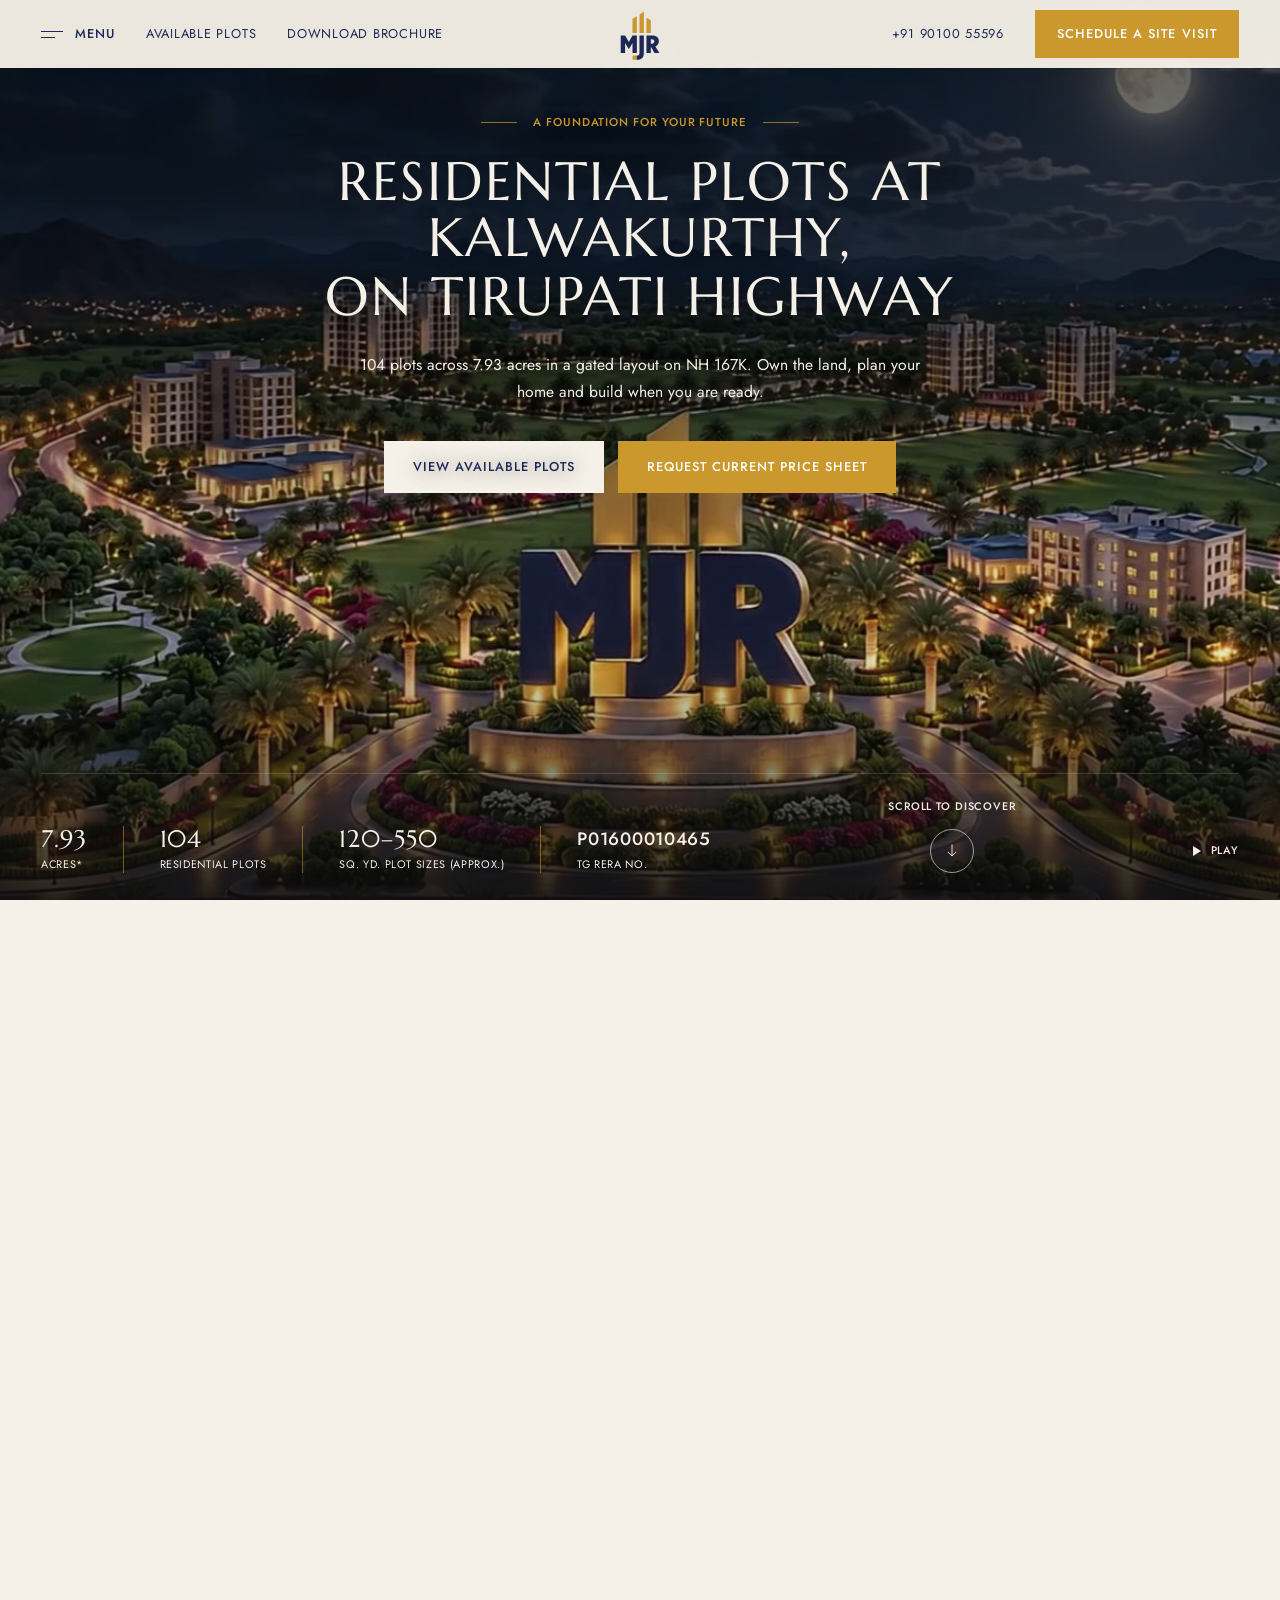
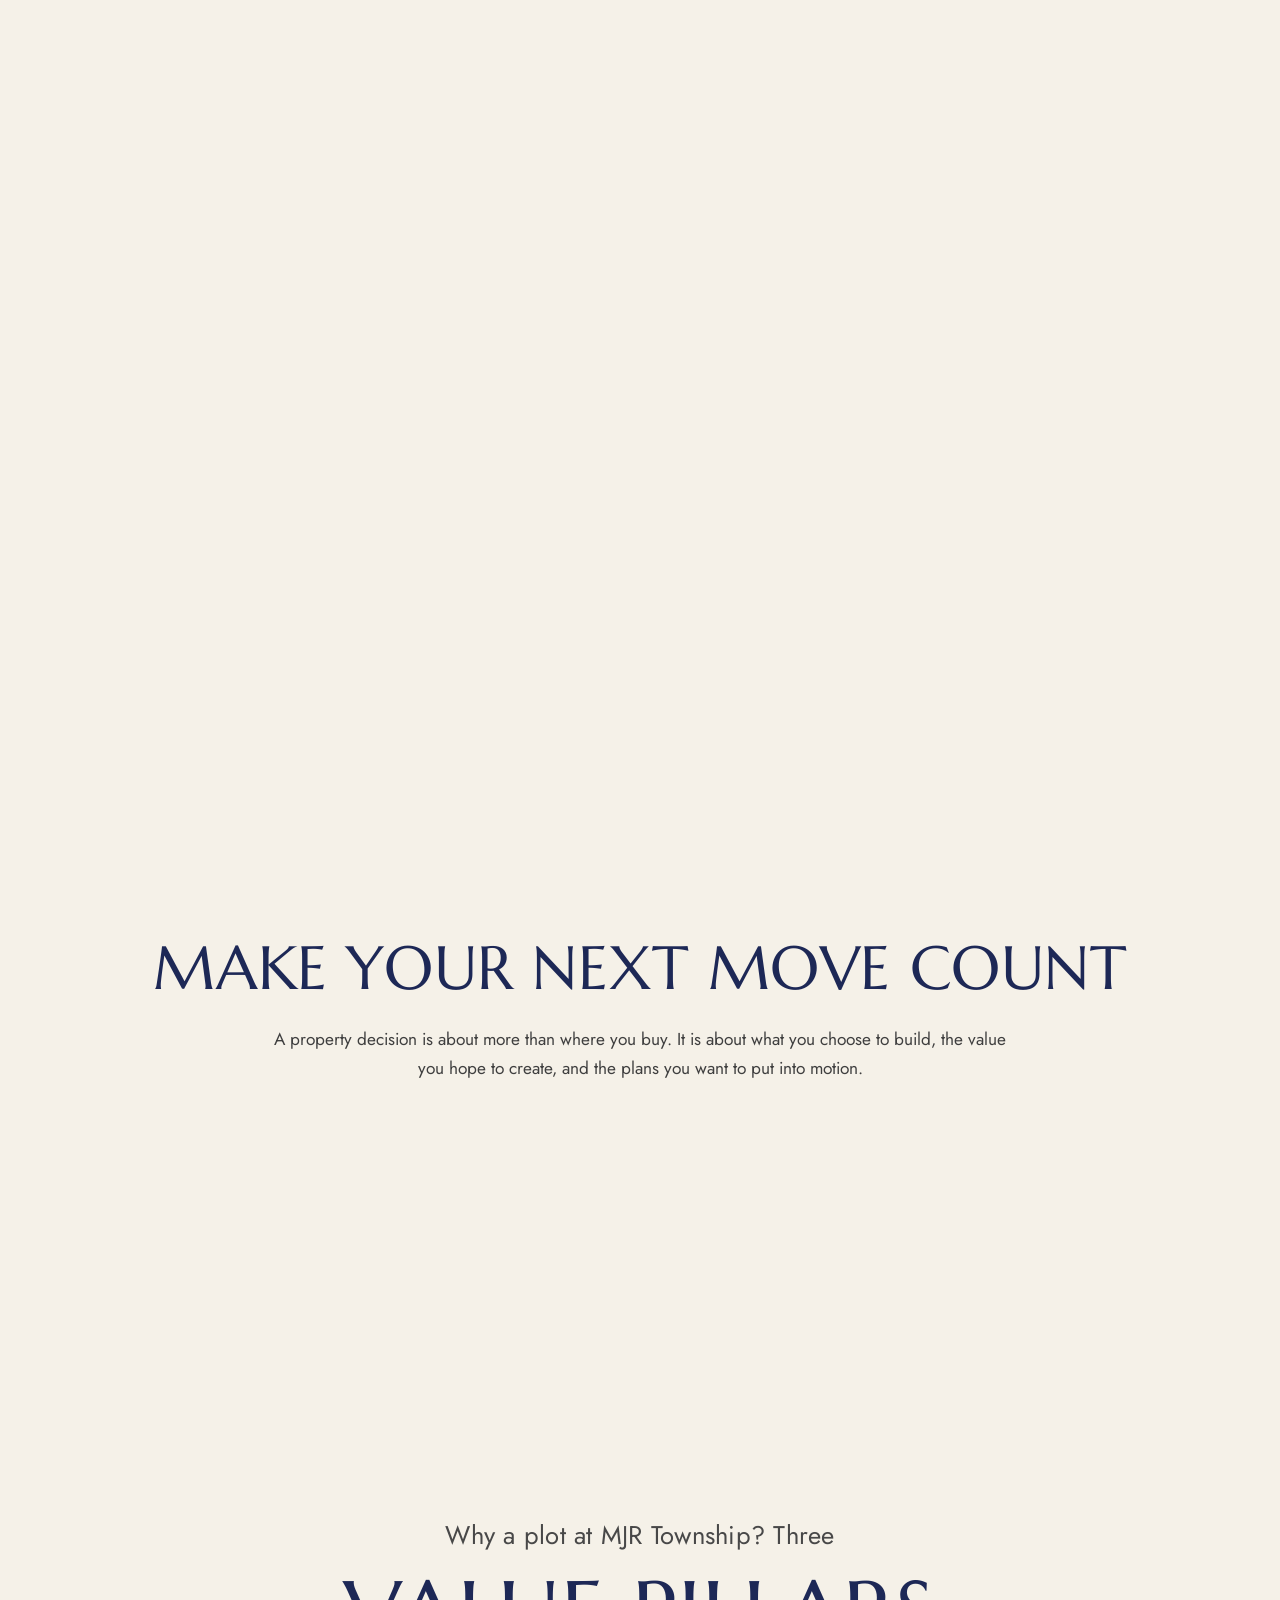
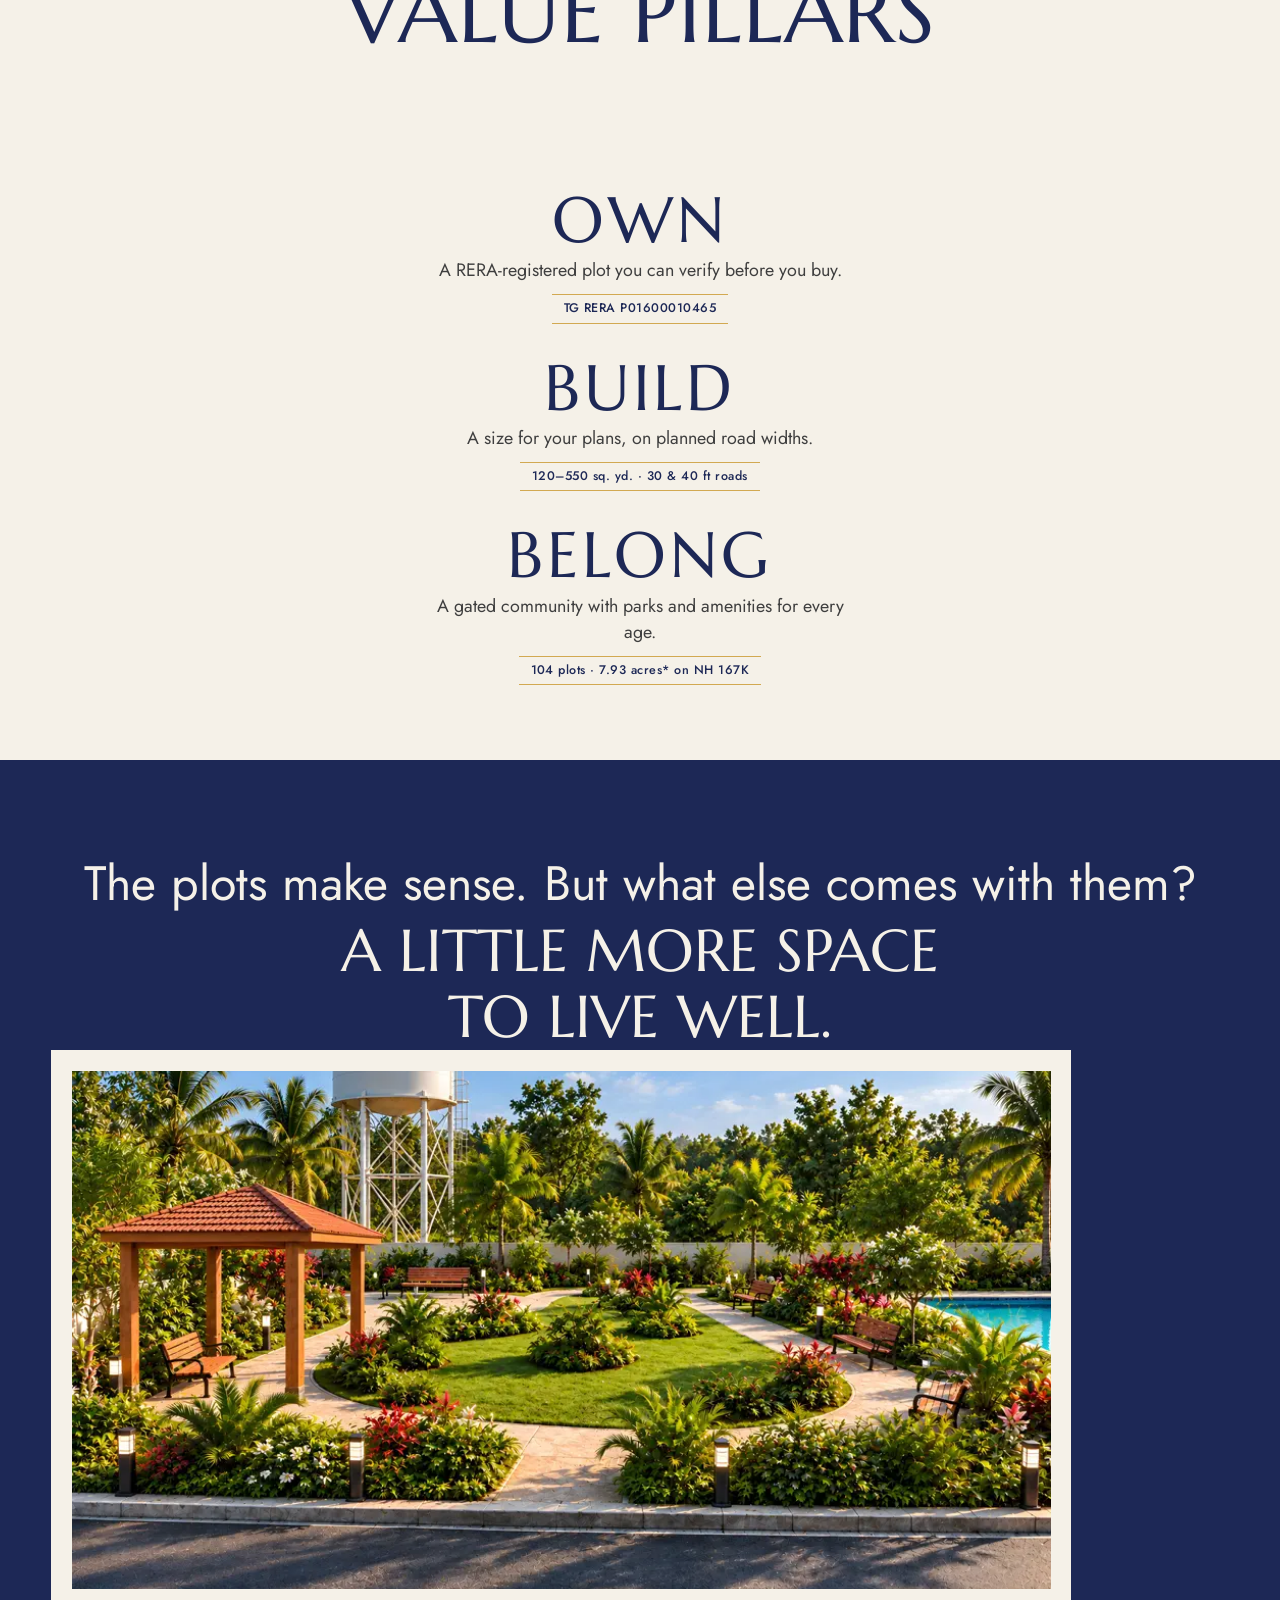
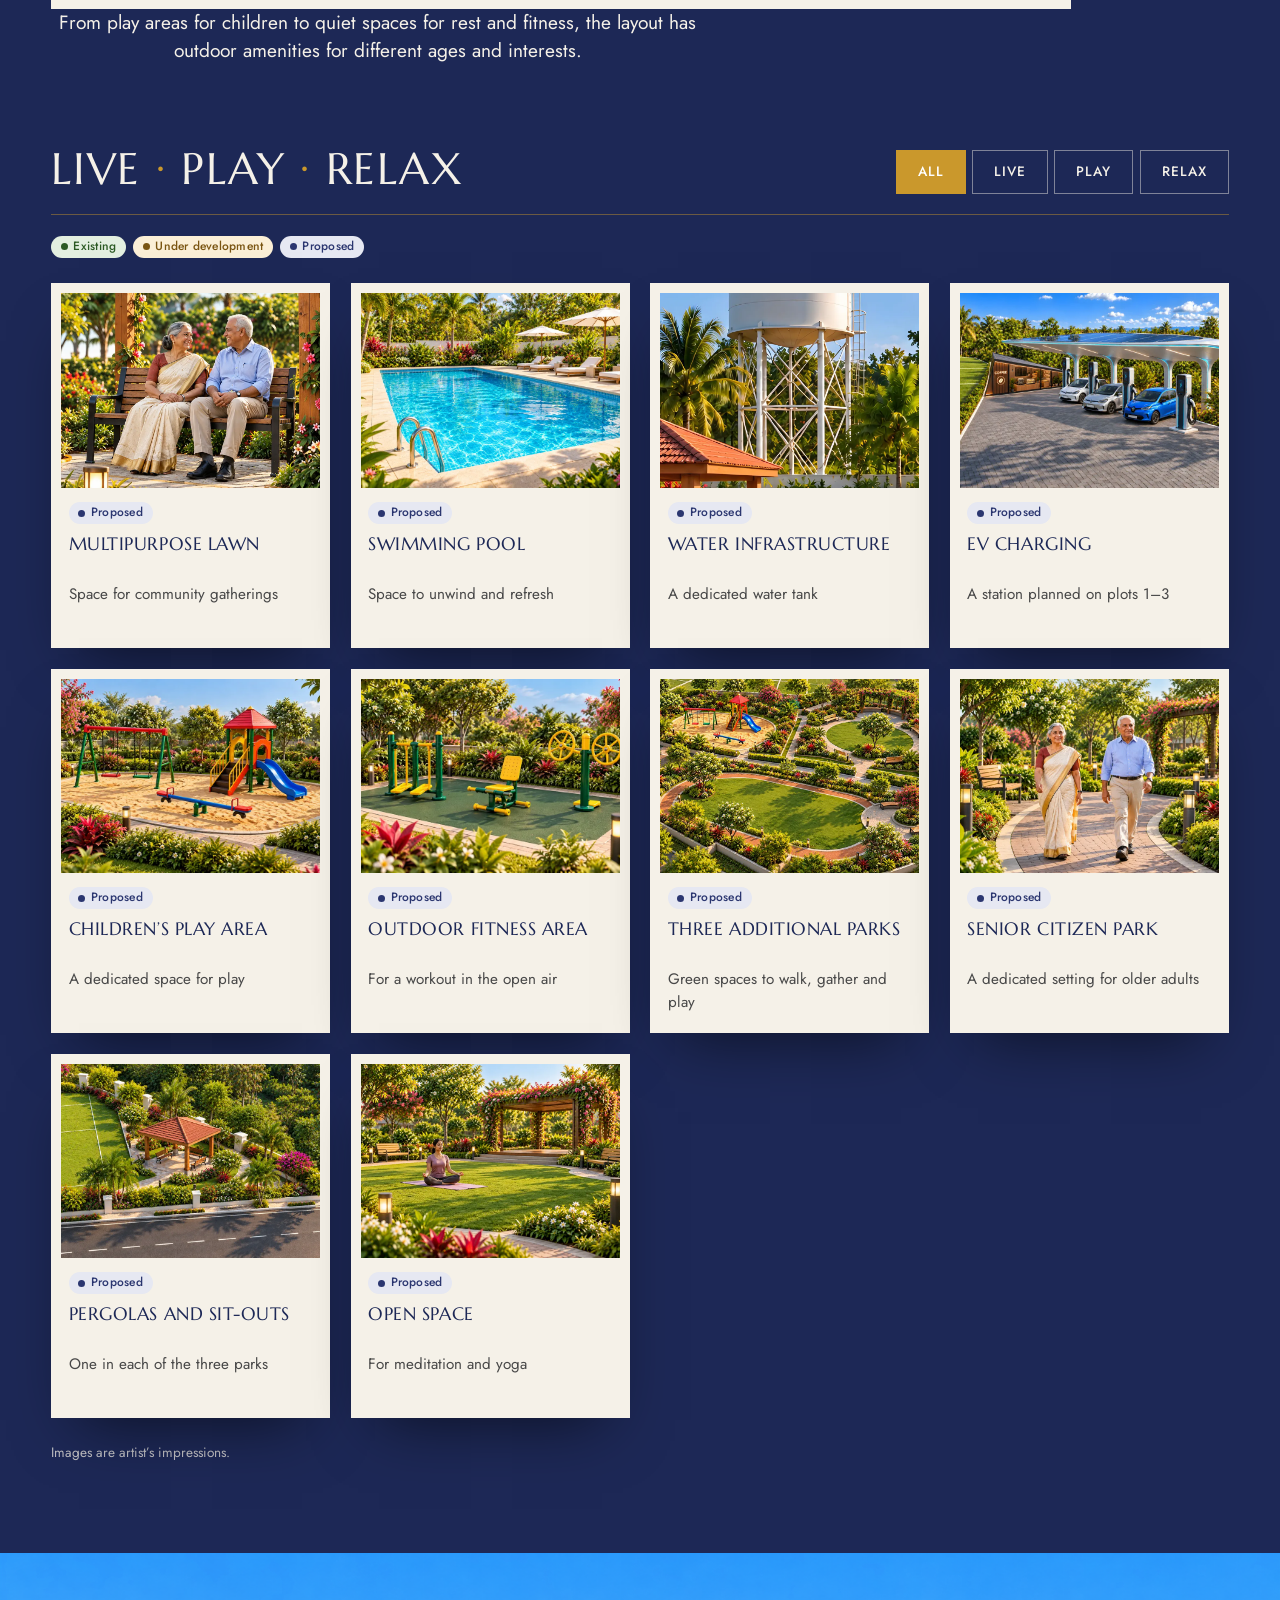
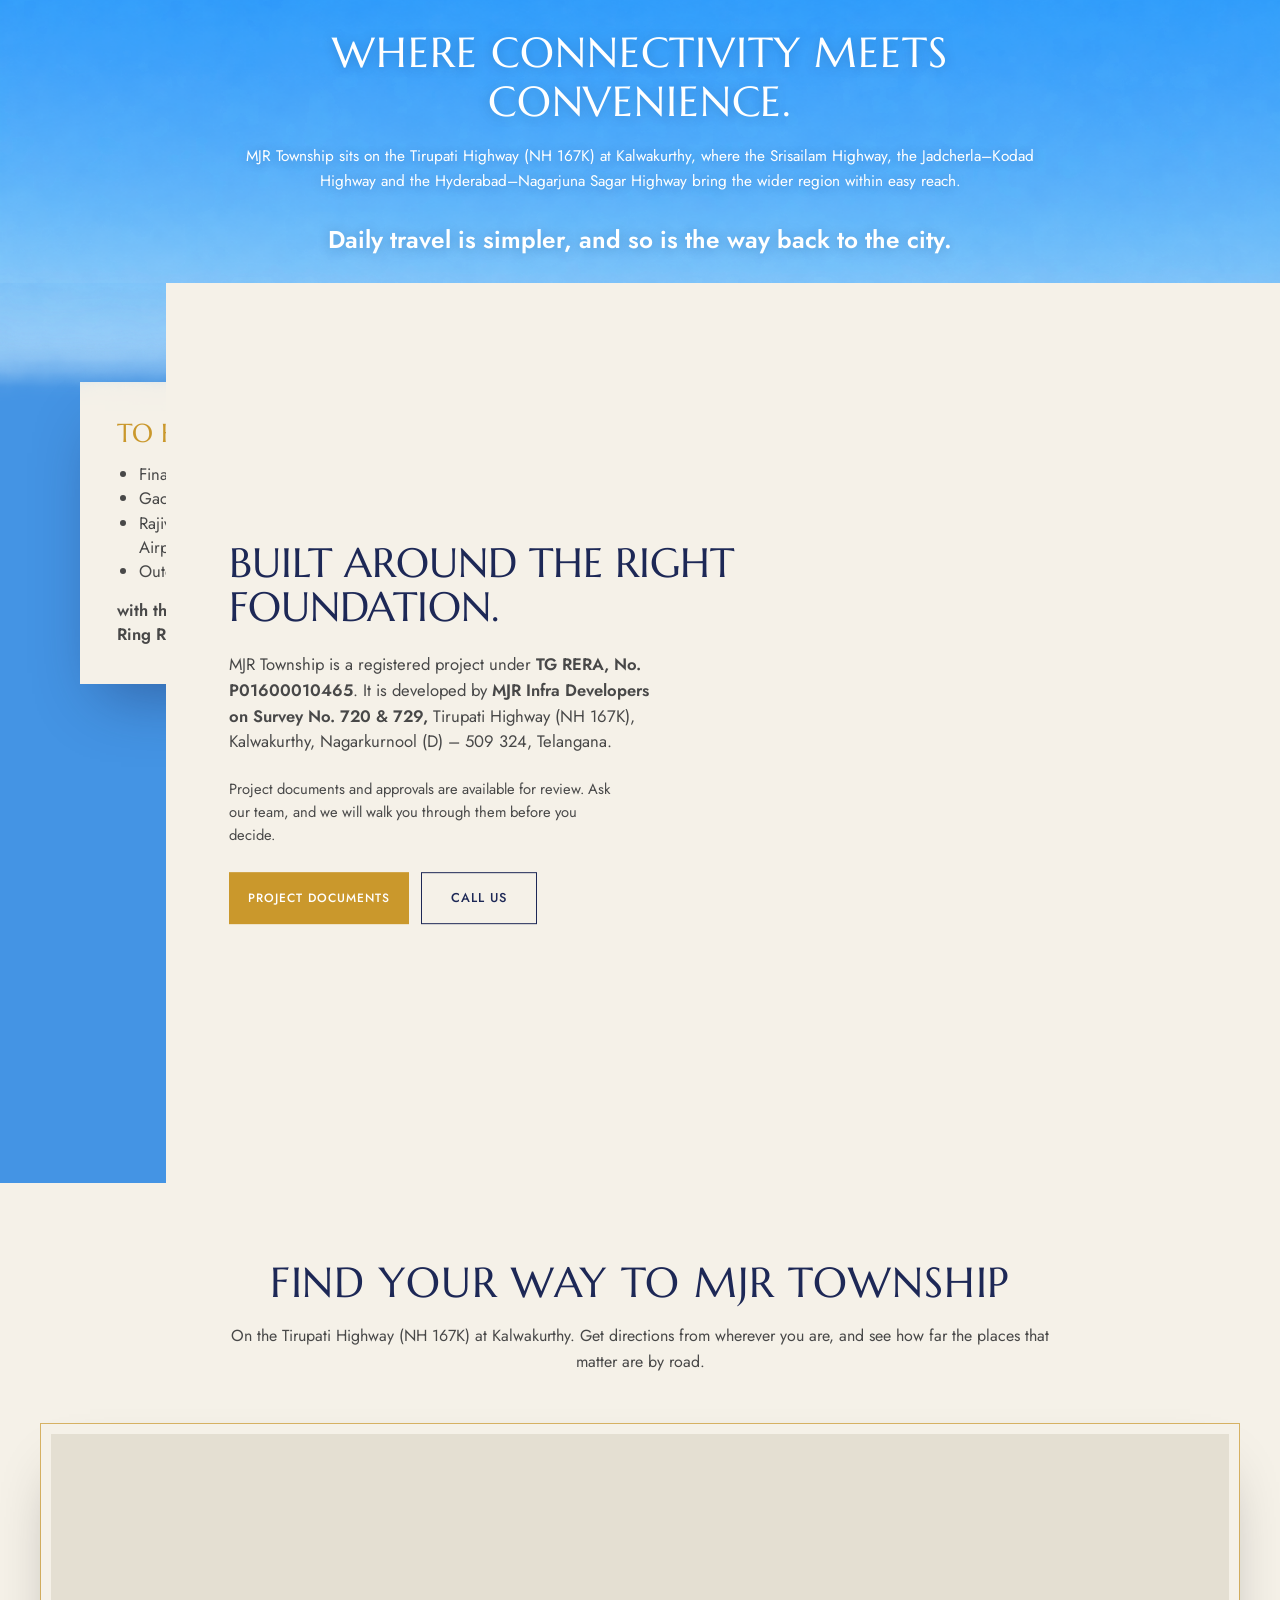
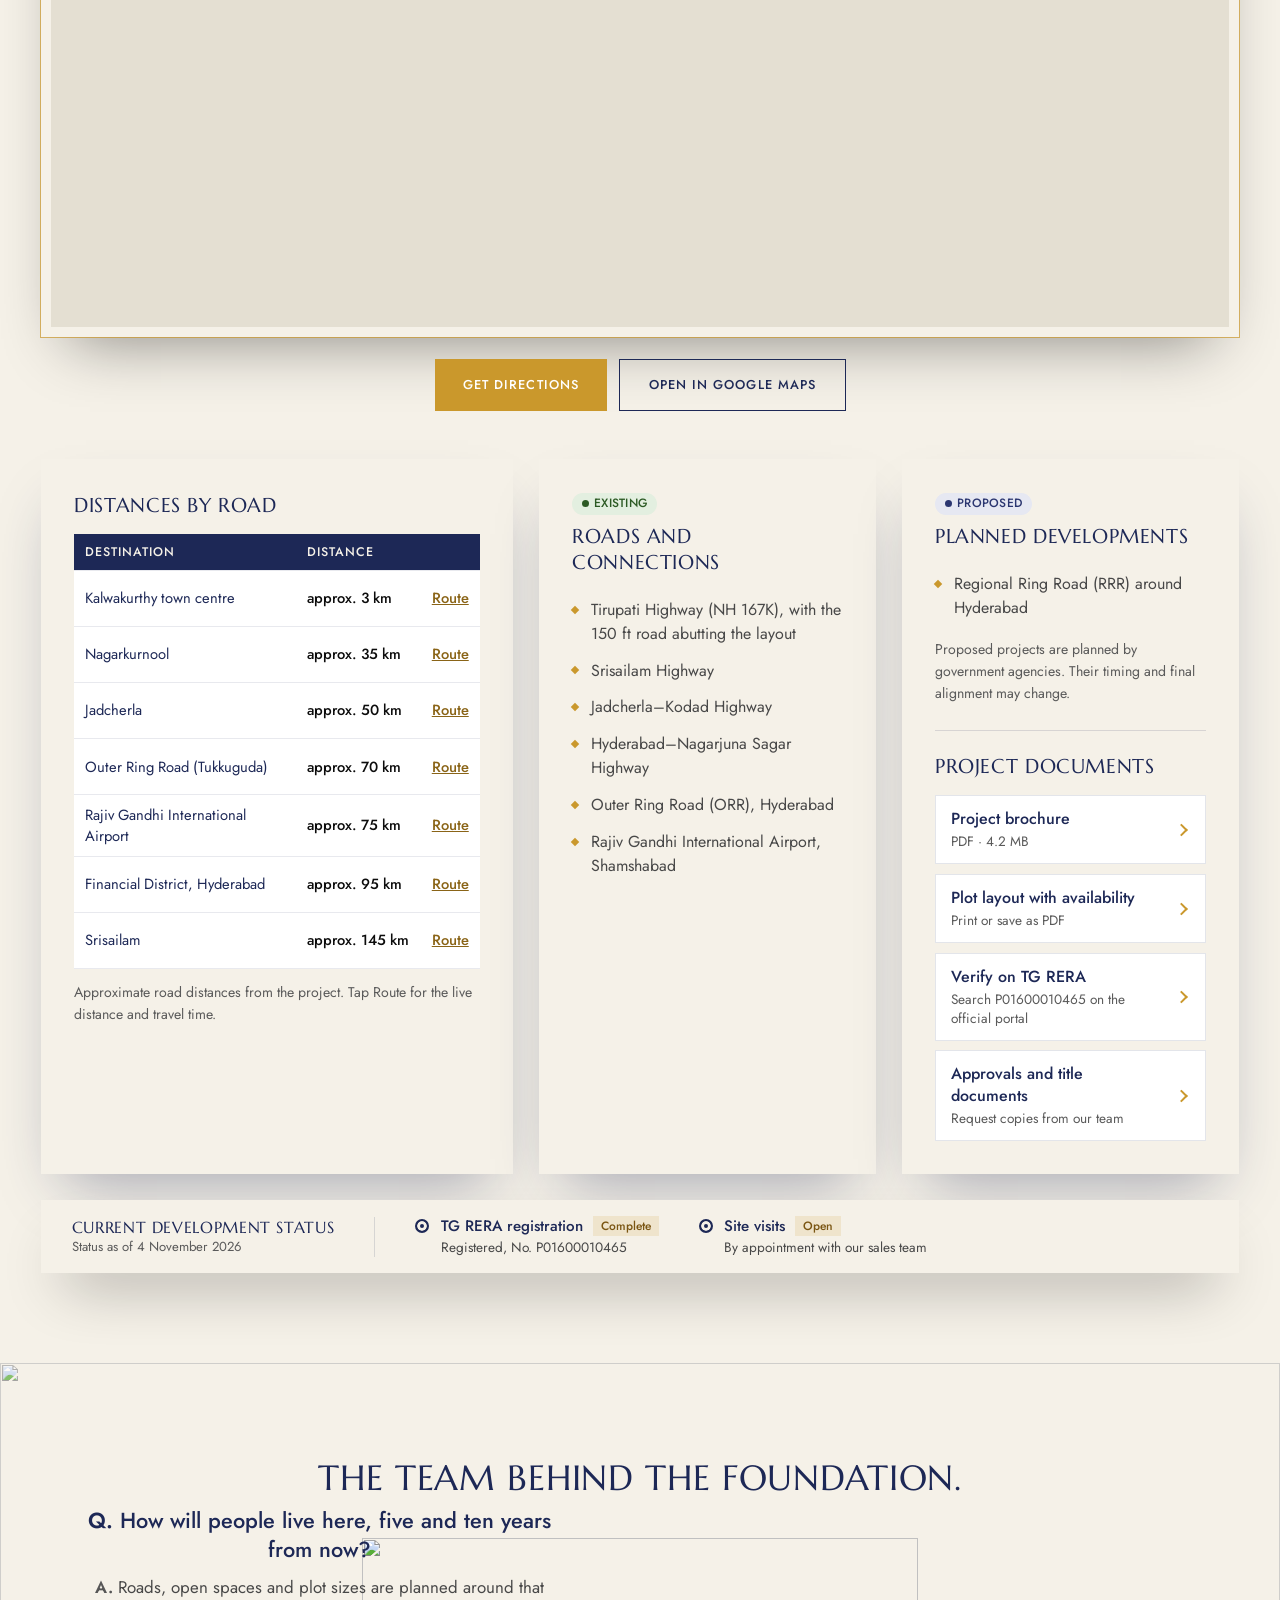
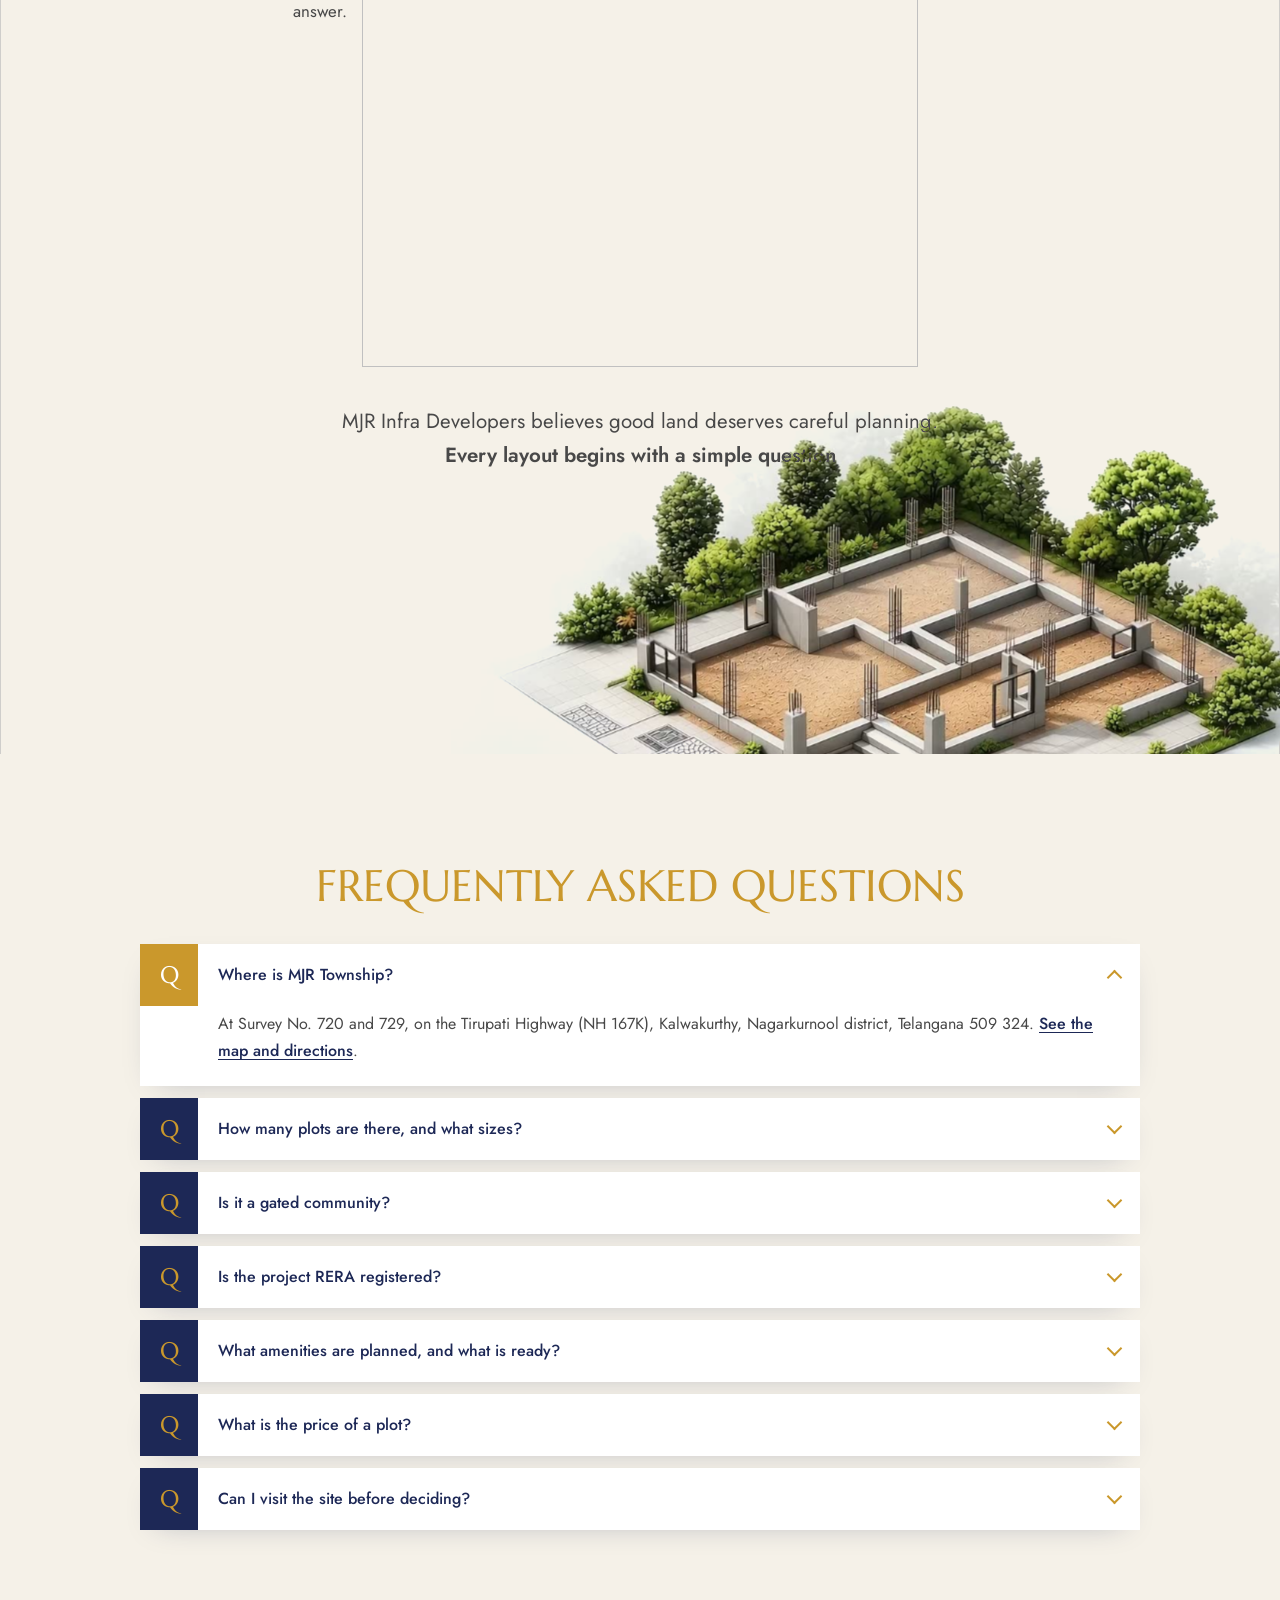
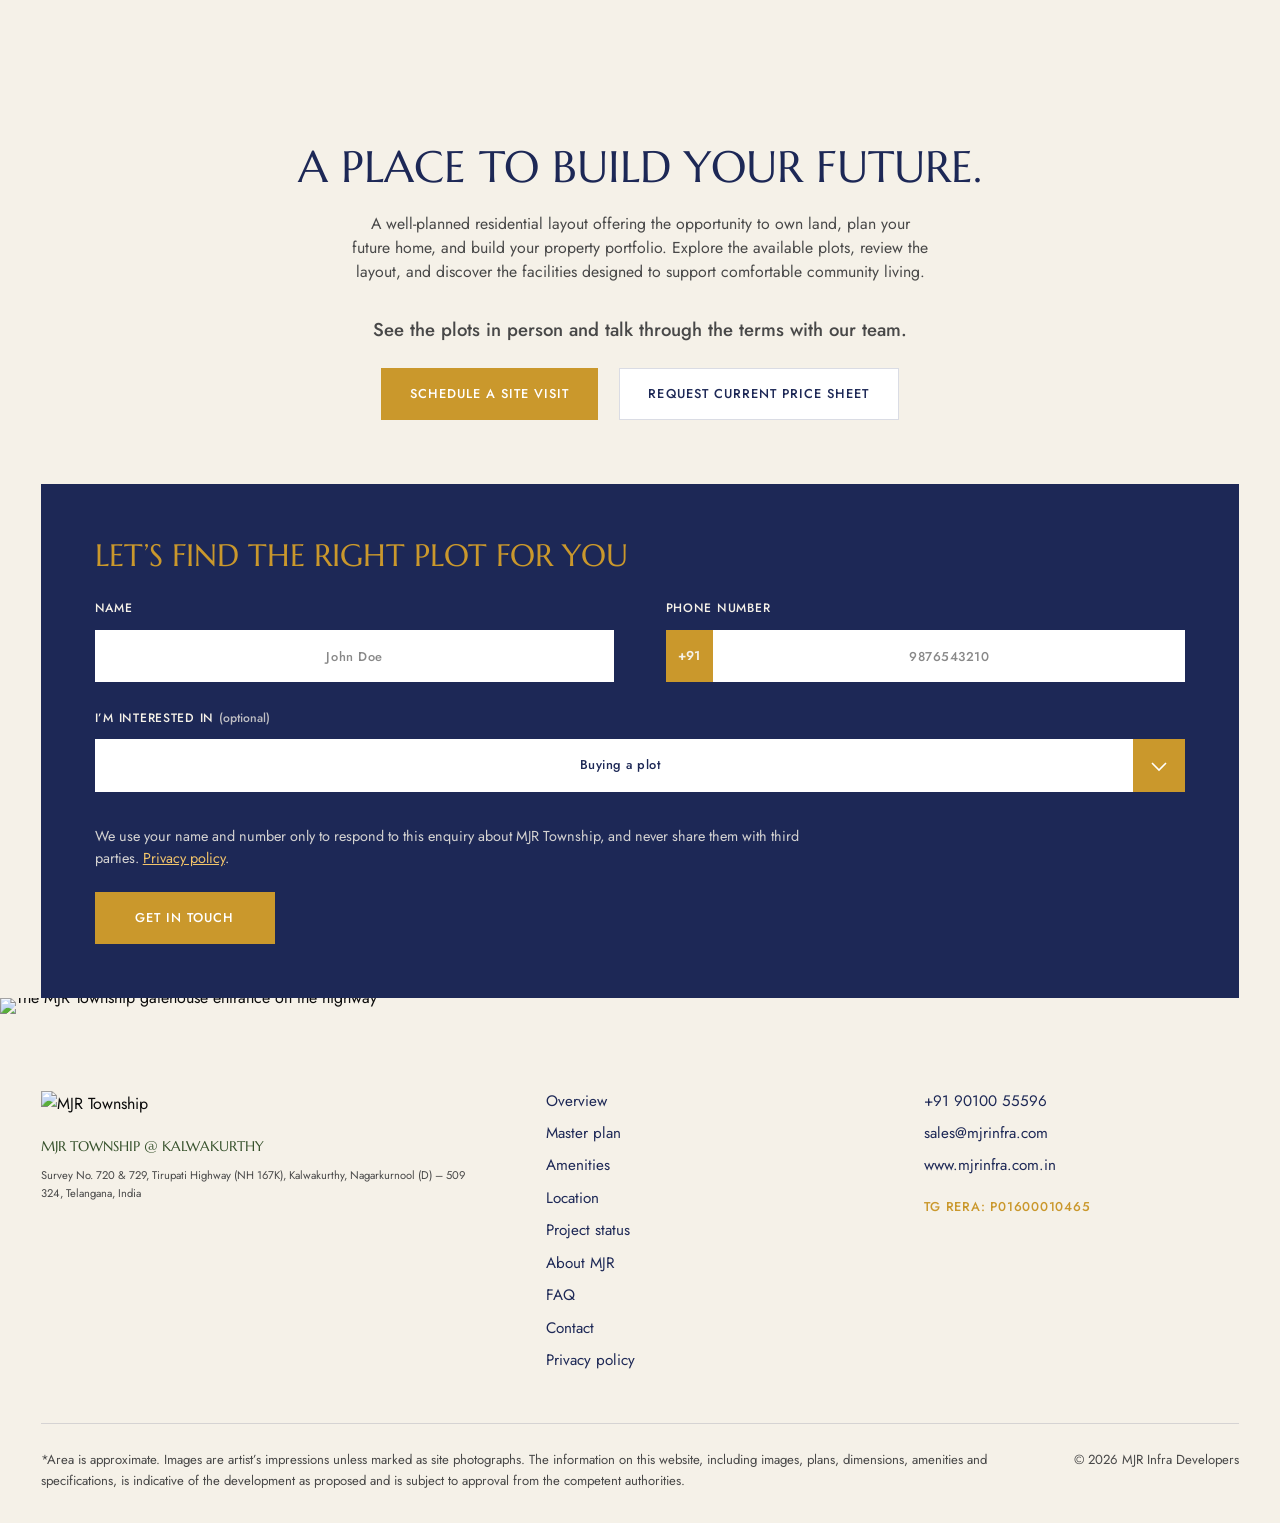
==== commit 3c3d66e2: "Clarify the offer, shorten pinned sequences and add practical plot, location and project info - Hero" ====
--- a/index.html
+++ b/index.html
@@ -3,14 +3,14 @@
 <head>
   <meta charset="utf-8">
   <meta name="viewport" content="width=device-width, initial-scale=1, viewport-fit=cover">
-  <title>MJR Township, Kalwakurthy | Residential Plots on the Tirupati Highway</title>
-  <meta name="description" content="MJR Township at Kalwakurthy: 104 residential plots across 7.93 acres on the Tirupati Highway (NH 167K). Plot sizes from 120 to 550 sq. yd. Schedule a site visit.">
+  <title>Residential Plots at Kalwakurthy, on Tirupati Highway | MJR Township</title>
+  <meta name="description" content="MJR Township at Kalwakurthy: 104 residential plots across 7.93 acres on the Tirupati Highway (NH 167K). Plot sizes approx. 120 to 550 sq. yd. TG RERA P01600010465. View available plots or request the current price sheet.">
   <meta name="theme-color" content="#1d2856">
   <link rel="preconnect" href="https://fonts.googleapis.com">
   <link rel="preconnect" href="https://fonts.gstatic.com" crossorigin>
-  <link href="https://fonts.googleapis.com/css2?family=Jost:wght@300;400;500;600&family=Marcellus&display=swap" rel="stylesheet">
-  <link rel="preload" as="video" href="Assets/hero-day-and-night.mp4" type="video/mp4">
-  <link rel="stylesheet" href="css/styles.css?v=145">
+  <link href="https://fonts.googleapis.com/css2?family=Jost:wght@400;500;600&family=Marcellus&display=swap" rel="stylesheet">
+  <link rel="preload" as="image" href="Assets/web/hero-poster.jpg">
+  <link rel="stylesheet" href="css/styles.css?v=174">
 </head>
 <body>
   <!-- Preloader: the MJR mark builds itself. Shown on first load and between
@@ -29,13 +29,14 @@
   <a class="skip-link" href="#overview">Skip to content</a>
 
   <!-- 01. Sticky navigation -->
-  <header class="nav" id="siteNav">
+  <header class="nav is-solid" id="siteNav">
     <div class="nav__bar">
       <div class="nav__side nav__side--left">
         <button class="nav__menu-btn" id="menuOpenBtn" type="button" aria-haspopup="dialog" aria-controls="menuDialog">
           <span class="nav__menu-icon" aria-hidden="true"><span></span><span></span></span>
           <span class="nav__menu-label">Menu</span>
         </button>
+        <a class="nav__text-link nav__plots" href="#mplan" data-spot="plan">Available Plots</a>
         <a class="nav__text-link nav__brochure" id="navBrochureBtn" href="Assets/mjr-brochure.pdf" download="MJR_Township_Brochure.pdf">Download Brochure</a>
       </div>
 
@@ -81,16 +82,18 @@
           <li><a href="#mplan" data-spot="plan"><span class="menu__num">02</span>Master Plan</a></li>
           <li><a href="#amenities" data-spot="amen"><span class="menu__num">03</span>Amenities</a></li>
           <li><a href="#location"><span class="menu__num">04</span>Location</a></li>
-          <li><a href="#about" data-spot="about"><span class="menu__num">05</span>About MJR</a></li>
-          <li><a href="#faq"><span class="menu__num">06</span>FAQs</a></li>
-          <li><a href="#contact"><span class="menu__num">07</span>Contact</a></li>
+          <li><a href="#project"><span class="menu__num">05</span>Project Status</a></li>
+          <li><a href="#about" data-spot="about"><span class="menu__num">06</span>About MJR</a></li>
+          <li><a href="#faq"><span class="menu__num">07</span>FAQs</a></li>
+          <li><a href="#contact"><span class="menu__num">08</span>Contact</a></li>
         </ol>
       </nav>
 
       <aside class="menu__aside">
         <a class="menu__home" id="menuHome" href="#top" aria-label="MJR Township, back to the top"><img class="menu__brand" src="Assets/TownShip logo_White.svg" alt="" decoding="async"></a>
         <div class="menu__actions">
-          <button class="btn btn--gold" type="button" data-open-booking="visit">Schedule a Site Visit</button>
+          <button class="btn btn--gold" type="button" data-open-booking="price">Request Current Price Sheet</button>
+          <button class="btn btn--line-light" type="button" data-open-booking="visit">Schedule a Site Visit</button>
           <a class="btn btn--line-light" href="Assets/mjr-brochure.pdf" download="MJR_Township_Brochure.pdf">Download Brochure</a>
         </div>
         <dl class="menu__info">
@@ -120,7 +123,7 @@
     <div class="hero-pin" id="heroPin">
     <section class="hero" id="top" aria-labelledby="heroTitle">
       <div class="hero__media" aria-hidden="true">
-        <video class="hero__video" id="heroVideo" autoplay muted loop playsinline preload="auto">
+        <video class="hero__video" id="heroVideo" autoplay muted loop playsinline preload="metadata" poster="Assets/web/hero-poster.jpg">
           <source src="Assets/hero-day-and-night.mp4" type="video/mp4">
         </video>
       </div>
@@ -136,19 +139,19 @@
       <div class="hero__content" id="heroContent">
         <p class="hero__eyebrow reveal" style="--d:.55s">
           <span class="hero__rule" aria-hidden="true"></span>
-          Plotted development at Kalwakurthy
+          A foundation for your future
           <span class="hero__rule" aria-hidden="true"></span>
         </p>
         <h1 class="hero__title" id="heroTitle">
-          <span class="mask"><span style="--d:.7s">A foundation</span></span>
-          <span class="mask"><span style="--d:.85s">for your future.</span></span>
+          <span class="mask"><span style="--d:.7s">Residential plots at Kalwakurthy,</span></span>
+          <span class="mask"><span style="--d:.85s">on Tirupati Highway</span></span>
         </h1>
         <p class="hero__lede reveal" style="--d:1.15s">
-          A thoughtfully planned plotted development at Kalwakurthy, designed around the opportunity to own land, plan your future and build for tomorrow.
+          104 plots across 7.93 acres in a gated layout on NH 167K. Own the land, plan your home and build when you are ready.
         </p>
         <div class="hero__ctas reveal" style="--d:1.3s">
-          <a class="btn btn--ivory" id="heroExploreBtn" href="#overview">Explore the Township</a>
-          <button class="btn btn--line-light" id="heroVisitBtn" type="button" data-open-booking="visit">Schedule a Site Visit</button>
+          <a class="btn btn--ivory" id="heroPlotsBtn" href="#mplan" data-spot="plan">View Available Plots</a>
+          <button class="btn btn--gold" id="heroPriceBtn" type="button" data-open-booking="price">Request Current Price Sheet</button>
         </div>
       </div>
 
@@ -157,6 +160,7 @@
           <li><strong>7.93</strong><span>Acres*</span></li>
           <li><strong>104</strong><span>Residential plots</span></li>
           <li><strong>120&ndash;550</strong><span>Sq. yd. plot sizes (approx.)</span></li>
+          <li><strong class="hero__rera">P01600010465</strong><span>TG RERA No.</span></li>
         </ul>
 
         <a class="hero__scroll" href="#overview" aria-label="Scroll to discover the township">
@@ -189,6 +193,7 @@
             <li><strong>104</strong><span>Residential plots</span></li>
             <li><strong>120&ndash;550</strong><span>Sq. yd. plot sizes (approx.)</span></li>
           </ul>
+          <p class="intro__rera">TG RERA Reg. No. P01600010465</p>
         </div>
       </div>
       </div>
@@ -212,21 +217,24 @@
 
         <div class="why__panel why__panel--pillars" aria-labelledby="pillars-h">
           <div class="why__header why__header--pillars">
-            <p class="why__eyebrow why__eyebrow--pillars">But why a plot only at MJR Township? Because of the</p>
+            <p class="why__eyebrow why__eyebrow--pillars">Why a plot at MJR Township? Three</p>
             <h2 class="why__title why__title--pillars" id="pillars-h">Value pillars</h2>
           </div>
           <ul class="pillars">
             <li class="pillar">
               <img class="pillar__img" src="Assets/Ornate Marble Corinthian Column.png" alt="" aria-hidden="true" decoding="async">
-              <div class="pillar__copy"><h3>Own</h3><p>A plot you can call your own.</p></div>
+              <span class="pillar__shadow" aria-hidden="true"></span>
+              <div class="pillar__copy"><h3>Own</h3><p>A RERA-registered plot you can verify before you buy.</p><p class="pillar__fact">TG RERA P01600010465</p></div>
             </li>
             <li class="pillar">
               <img class="pillar__img" src="Assets/Ornate Marble Corinthian Column.png" alt="" aria-hidden="true" decoding="async">
-              <div class="pillar__copy"><h3>Build</h3><p>Freedom to plan and build your future.</p></div>
+              <span class="pillar__shadow" aria-hidden="true"></span>
+              <div class="pillar__copy"><h3>Build</h3><p>A size for your plans, on planned road widths.</p><p class="pillar__fact">120&ndash;550 sq. yd. &middot; 30 &amp; 40 ft roads</p></div>
             </li>
             <li class="pillar">
               <img class="pillar__img" src="Assets/Ornate Marble Corinthian Column.png" alt="" aria-hidden="true" decoding="async">
-              <div class="pillar__copy"><h3>Belong</h3><p>A thoughtfully planned community with spaces for everyday living.</p></div>
+              <span class="pillar__shadow" aria-hidden="true"></span>
+              <div class="pillar__copy"><h3>Belong</h3><p>A gated community with parks and amenities for every age.</p><p class="pillar__fact">104 plots &middot; 7.93 acres* on NH 167K</p></div>
             </li>
           </ul>
           <div class="mplan" id="mplan">
@@ -242,6 +250,27 @@
               <img class="mplan__roads" src="Assets/Triangular Garden Road Network 2.png?v=1" alt="" aria-hidden="true" decoding="async">
             </div>
             <div class="mplan__pins" id="planPins" aria-label="Plots on the master plan"></div>
+
+            <!-- Availability bar: date, status legend and plot tools, in view on the plan -->
+            <div class="mplan__bar" id="planBar">
+              <p class="mplan__updated">Availability updated <time id="availDate" datetime="">&mdash;</time></p>
+              <ul class="mplan__legend" aria-label="Plot status legend">
+                <li><i class="mplan__key mplan__key--avail" aria-hidden="true"></i>Available</li>
+                <li><i class="mplan__key mplan__key--sold" aria-hidden="true"></i>Sold</li>
+                <li><i class="mplan__key mplan__key--na" aria-hidden="true"></i>Not for sale</li>
+              </ul>
+              <div class="mplan__tools">
+                <button class="mplan__tool" id="planFilterBtn" type="button">
+                  <svg viewBox="0 0 24 24" width="14" height="14" aria-hidden="true"><path d="M3 5h18l-7 8v6l-4 2v-8z" fill="none" stroke="currentColor" stroke-width="2" stroke-linejoin="round"/></svg>
+                  Filter plots
+                </button>
+                <a class="mplan__tool" href="layout.html" target="_blank" rel="noopener">
+                  <svg viewBox="0 0 24 24" width="14" height="14" aria-hidden="true"><path d="M12 3v12m0 0l-5-5m5 5l5-5M4 19h16" fill="none" stroke="currentColor" stroke-width="2" stroke-linecap="round" stroke-linejoin="round"/></svg>
+                  Layout (PDF)
+                </a>
+                <button class="mplan__tool mplan__tool--gold" type="button" data-open-booking="price">Price sheet</button>
+              </div>
+            </div>
 
             <!-- Selected plot details (respective-plot-card) -->
             <article class="plotpop" id="plotPop" aria-live="polite" hidden>
@@ -287,8 +316,8 @@
                 </div>
                 <div class="pcard__face pcard__face--back" aria-labelledby="selectTitle">
                   <picture>
-                    <source media="(max-width: 640px)" srcset="Assets/Plot-Card-Selection-mobile.svg?v=2">
-                    <img src="Assets/Plot-Card-Selection.svg?v=2" alt="" aria-hidden="true" width="700" height="900" decoding="async">
+                    <source media="(max-width: 640px)" srcset="Assets/Plot-Card-Selection-mobile.svg?v=4">
+                    <img src="Assets/Plot-Card-Selection.svg?v=4" alt="" aria-hidden="true" width="700" height="900" decoding="async">
                   </picture>
                   <h2 class="sr-only" id="selectTitle">Find the plot that fits your plans</h2>
                   <button class="pcard__filters" id="filterBtn" type="button" aria-haspopup="true" aria-expanded="false">Filters</button>
@@ -449,7 +478,7 @@
               <aside class="pcard__strip" id="cardStrip" aria-label="Map legends">
                 <div class="pcard__strip-content">
                   <div class="pcard__strip-row">
-                    <span class="pcard__legend-item"><i class="pcard__legend-box" style="background:#edfa84;"></i> Plot</span>
+                    <span class="pcard__legend-item"><i class="pcard__legend-box" style="background:#0A1A46;"></i> Plot</span>
                     <span class="pcard__legend-item"><i class="pcard__legend-box" style="background:#ffc251;"></i> Social Utility</span>
                     <span class="pcard__legend-item"><i class="pcard__legend-box" style="background:#51dfff;"></i> Swimming Pool</span>
                     <span class="pcard__legend-item"><i class="pcard__legend-box" style="background:#63d575;"></i> Parks &amp; Gazebos</span>
@@ -457,7 +486,6 @@
                   <div class="pcard__strip-row">
                     <span class="pcard__legend-item"><i class="pcard__legend-box pcard__legend-box--avail"></i> Available</span>
                     <span class="pcard__legend-item"><i class="pcard__legend-box" style="background:#ca982c;"></i> Sold</span>
-                    <span class="pcard__legend-item"><i class="pcard__legend-box" style="background:#CF9E39;"></i> Selected</span>
                     <span class="pcard__legend-item"><i class="pcard__legend-box" style="background:#D9D6CE; outline:1.5px dashed #6B6B6B; outline-offset:-2px;"></i> EV Station / Not for sale</span>
                   </div>
                 </div>
@@ -486,196 +514,115 @@
           <h2 class="amen__head" id="amenHead">A little more space<br>to live well.</h2>
 
           <figure class="amen__frame">
-            <img src="Assets/MJR_8_Water Tank_HD.jpg" alt="Landscaped park with a pergola, benches and the water tank behind" loading="lazy" decoding="async">
+            <img src="Assets/web/mjr_8_water-tank_hd.webp" alt="Landscaped park with a pergola, benches and the water tank behind" loading="lazy" decoding="async">
           </figure>
           <p class="amen__copy">From play areas for children to quiet spaces for rest and fitness, the layout has outdoor amenities for different ages and interests.</p>
-        </div>
-
-        <div class="amen__deck">
-          <!-- Category 1: Live Stack -->
-          <div class="acard amen-stack amen-stack--live" data-category="live" aria-label="Live amenities card deck">
-            <div class="amen-stack__cards">
-              <!-- Sub-cover (Card 0) -->
-              <article class="icard icard--cover" data-index="0">
-                <div class="icard__photo icard__photo--cover">
-                  <img src="Assets/live-cover.jpg" alt="Live" loading="lazy" decoding="async">
-                </div>
-                <div class="icard__content">
-                  <h3 class="icard__title icard__title--cover">Live</h3>
-                  <p class="icard__desc">Everyday comforts, built into the community.</p>
-                </div>
-              </article>
-
-              <!-- Inner Card 1 -->
-              <article class="icard" data-index="1">
-                <div class="icard__photo">
-                  <img src="Assets/multipurpose-lawn.png" alt="Multipurpose lawn" loading="lazy" decoding="async">
-                </div>
-                <div class="icard__content">
-                  <h3 class="icard__title">Multipurpose lawn</h3>
-                  <p class="icard__desc">Space for community gatherings</p>
-                </div>
-              </article>
-
-              <!-- Inner Card 2 -->
-              <article class="icard" data-index="2">
-                <div class="icard__photo">
-                  <img src="Assets/Swimming-pool.png" alt="Swimming pool" loading="lazy" decoding="async">
-                </div>
-                <div class="icard__content">
-                  <h3 class="icard__title">Swimming pool</h3>
-                  <p class="icard__desc">Space to unwind and refresh</p>
-                </div>
-              </article>
-
-              <!-- Inner Card 3 -->
-              <article class="icard" data-index="3">
-                <div class="icard__photo">
-                  <img src="Assets/water-infrastructure.jpg" alt="Water infrastructure" loading="lazy" decoding="async">
-                </div>
-                <div class="icard__content">
-                  <h3 class="icard__title">Water infrastructure</h3>
-                  <p class="icard__desc">A dedicated water tank</p>
-                </div>
-              </article>
-
-              <!-- Inner Card 4 -->
-              <article class="icard" data-index="4">
-                <div class="icard__photo">
-                  <img src="Assets/ev-charging.jpg" alt="EV charging" loading="lazy" decoding="async">
-                </div>
-                <div class="icard__content">
-                  <h3 class="icard__title">EV charging</h3>
-                  <p class="icard__desc">Provision for electric mobility, with a station planned</p>
-                </div>
-              </article>
-            </div>
-          </div>
-
-          <!-- Category 2: Play Stack -->
-          <div class="acard amen-stack amen-stack--play" data-category="play" aria-label="Play amenities card deck">
-            <div class="amen-stack__cards">
-              <!-- Sub-cover (Card 0) -->
-              <article class="icard icard--cover" data-index="0">
-                <div class="icard__photo icard__photo--cover">
-                  <img src="Assets/play-cover.png" alt="Play" loading="lazy" decoding="async">
-                </div>
-                <div class="icard__content">
-                  <h3 class="icard__title icard__title--cover">Play</h3>
-                  <p class="icard__desc">Room for every age to be active.</p>
-                </div>
-              </article>
-
-              <!-- Inner Card 1 -->
-              <article class="icard" data-index="1">
-                <div class="icard__photo">
-                  <img src="Assets/children-play-area.png" alt="Children’s play area" loading="lazy" decoding="async">
-                </div>
-                <div class="icard__content">
-                  <h3 class="icard__title">Children’s play area</h3>
-                  <p class="icard__desc">A dedicated space for play</p>
-                </div>
-              </article>
-
-              <!-- Inner Card 2 -->
-              <article class="icard" data-index="2">
-                <div class="icard__photo">
-                  <img src="Assets/outdoor-fitness-area.png" alt="Outdoor fitness area" loading="lazy" decoding="async">
-                </div>
-                <div class="icard__content">
-                  <h3 class="icard__title">Outdoor fitness area</h3>
-                  <p class="icard__desc">For a workout in the open air</p>
-                </div>
-              </article>
-
-              <!-- Inner Card 3 -->
-              <article class="icard" data-index="3">
-                <div class="icard__photo">
-                  <img src="Assets/three-parks.png" alt="Three additional parks" loading="lazy" decoding="async">
-                </div>
-                <div class="icard__content">
-                  <h3 class="icard__title">Three additional parks</h3>
-                  <p class="icard__desc">Green spaces to walk, gather and play</p>
-                </div>
-              </article>
-            </div>
-          </div>
-
-          <!-- Category 3: Relax Stack -->
-          <div class="acard amen-stack amen-stack--relax" data-category="relax" aria-label="Relax amenities card deck">
-            <div class="amen-stack__cards">
-              <!-- Sub-cover (Card 0) -->
-              <article class="icard icard--cover" data-index="0">
-                <div class="icard__photo icard__photo--cover">
-                  <img src="Assets/relax-cover.jpg" alt="Relax" loading="lazy" decoding="async">
-                </div>
-                <div class="icard__content">
-                  <h3 class="icard__title icard__title--cover">Relax</h3>
-                  <p class="icard__desc">Slower moments, close to home.</p>
-                </div>
-              </article>
-
-              <!-- Inner Card 1 -->
-              <article class="icard" data-index="1">
-                <div class="icard__photo">
-                  <img src="Assets/senior-citizen-park.png" alt="Senior citizen park" loading="lazy" decoding="async">
-                </div>
-                <div class="icard__content">
-                  <h3 class="icard__title">Senior citizen park</h3>
-                  <p class="icard__desc">A dedicated setting for older adults</p>
-                </div>
-              </article>
-
-              <!-- Inner Card 2 -->
-              <article class="icard" data-index="2">
-                <div class="icard__photo">
-                  <img src="Assets/Pergolas-and-sit-outs.png" alt="Pergolas and sit-outs" loading="lazy" decoding="async">
-                </div>
-                <div class="icard__content">
-                  <h3 class="icard__title">Pergolas and sit-outs</h3>
-                  <p class="icard__desc">One in each of the three parks</p>
-                </div>
-              </article>
-
-              <!-- Inner Card 3 -->
-              <article class="icard" data-index="3">
-                <div class="icard__photo">
-                  <img src="Assets/open-space.png" alt="Open space" loading="lazy" decoding="async">
-                </div>
-                <div class="icard__content">
-                  <h3 class="icard__title">Open space</h3>
-                  <p class="icard__desc">For meditation and yoga</p>
-                </div>
-              </article>
-            </div>
-          </div>
-
-          <!-- Main Deck Cover (Card 4) -->
-          <article class="acard acard--main-cover" aria-label="Amenities overview cover">
-            <img class="acard__cover-svg" src="Assets/Amenities-cover.svg?v=2" alt="Amenities - More Than You Expect" loading="lazy" decoding="async">
-          </article>
-        </div>
-
-        <!-- Mobile category slider signifier (rises from bottom when Amenities cover lifts) -->
-        <nav class="amen__slider" id="amenSlider" aria-label="Amenity categories">
-          <button class="amen__slider-side amen__slider-side--prev" id="amenPrevCat" type="button" aria-label="Previous amenity category">
-            <span class="amen__slider-side-label" id="amenPrevLabel">Relax</span>
-          </button>
-          <button class="amen__slider-arrow amen__slider-arrow--prev" id="amenPrevArrow" type="button" aria-label="Previous category">
-            <svg viewBox="0 0 28 24" width="26" height="22" aria-hidden="true">
-              <path d="M13 4L5 12l8 8M22 4l-8 8 8 8" fill="none" stroke="currentColor" stroke-width="1.8" stroke-linecap="round" stroke-linejoin="round"/>
-            </svg>
-          </button>
-          <span class="amen__slider-active" id="amenActiveLabel" aria-live="polite">Live</span>
-          <button class="amen__slider-arrow amen__slider-arrow--next" id="amenNextArrow" type="button" aria-label="Next category">
-            <svg viewBox="0 0 28 24" width="26" height="22" aria-hidden="true">
-              <path d="M6 4l8 8-8 8M15 4l8 8-8 8" fill="none" stroke="currentColor" stroke-width="1.8" stroke-linecap="round" stroke-linejoin="round"/>
-            </svg>
-          </button>
-          <button class="amen__slider-side amen__slider-side--next" id="amenNextCat" type="button" aria-label="Next amenity category">
-            <span class="amen__slider-side-label" id="amenNextLabel">Play</span>
-          </button>
-        </nav>
+
+          <!-- Amenities by category: after the heading, photo and caption scroll
+               off, the column keeps going and these rise into view.
+               Status per card: data-status = existing | dev | proposed, with the
+               matching label text. Confirm every status with the site team. -->
+          <div class="amen-list" id="amenityList">
+            <header class="amen-list__head">
+              <h3 class="amen-list__title" id="amenListTitle">Live <span aria-hidden="true">&middot;</span> Play <span aria-hidden="true">&middot;</span> Relax</h3>
+              <div class="amen-tabs" role="group" aria-label="Show amenities by category">
+                <button class="amen-tabs__btn is-active" type="button" data-amen-filter="all" aria-pressed="true">All</button>
+                <button class="amen-tabs__btn" type="button" data-amen-filter="live" aria-pressed="false">Live</button>
+                <button class="amen-tabs__btn" type="button" data-amen-filter="play" aria-pressed="false">Play</button>
+                <button class="amen-tabs__btn" type="button" data-amen-filter="relax" aria-pressed="false">Relax</button>
+              </div>
+            </header>
+            <ul class="amen-key" aria-label="Status labels">
+              <li><span class="status status--existing">Existing</span></li>
+              <li><span class="status status--dev">Under development</span></li>
+              <li><span class="status status--proposed">Proposed</span></li>
+            </ul>
+            <ul class="agrid" id="amenGrid">
+                <li class="agrid__card" data-cat="live" data-status="proposed">
+                  <figure class="agrid__photo"><img src="Assets/web/multipurpose-lawn.webp" alt="" loading="lazy" decoding="async" width="960" height="640"></figure>
+                  <div class="agrid__body">
+                    <span class="status status--proposed">Proposed</span>
+                    <h4 class="agrid__title">Multipurpose lawn</h4>
+                    <p class="agrid__desc">Space for community gatherings</p>
+                  </div>
+                </li>
+                <li class="agrid__card" data-cat="live" data-status="proposed">
+                  <figure class="agrid__photo"><img src="Assets/web/swimming-pool.webp" alt="" loading="lazy" decoding="async" width="960" height="640"></figure>
+                  <div class="agrid__body">
+                    <span class="status status--proposed">Proposed</span>
+                    <h4 class="agrid__title">Swimming pool</h4>
+                    <p class="agrid__desc">Space to unwind and refresh</p>
+                  </div>
+                </li>
+                <li class="agrid__card" data-cat="live" data-status="proposed">
+                  <figure class="agrid__photo"><img src="Assets/web/water-infrastructure.webp" alt="" loading="lazy" decoding="async" width="960" height="640"></figure>
+                  <div class="agrid__body">
+                    <span class="status status--proposed">Proposed</span>
+                    <h4 class="agrid__title">Water infrastructure</h4>
+                    <p class="agrid__desc">A dedicated water tank</p>
+                  </div>
+                </li>
+                <li class="agrid__card" data-cat="live" data-status="proposed">
+                  <figure class="agrid__photo"><img src="Assets/web/ev-charging.webp" alt="" loading="lazy" decoding="async" width="960" height="640"></figure>
+                  <div class="agrid__body">
+                    <span class="status status--proposed">Proposed</span>
+                    <h4 class="agrid__title">EV charging</h4>
+                    <p class="agrid__desc">A station planned on plots 1&ndash;3</p>
+                  </div>
+                </li>
+                <li class="agrid__card" data-cat="play" data-status="proposed">
+                  <figure class="agrid__photo"><img src="Assets/web/children-play-area.webp" alt="" loading="lazy" decoding="async" width="960" height="640"></figure>
+                  <div class="agrid__body">
+                    <span class="status status--proposed">Proposed</span>
+                    <h4 class="agrid__title">Children&rsquo;s play area</h4>
+                    <p class="agrid__desc">A dedicated space for play</p>
+                  </div>
+                </li>
+                <li class="agrid__card" data-cat="play" data-status="proposed">
+                  <figure class="agrid__photo"><img src="Assets/web/outdoor-fitness-area.webp" alt="" loading="lazy" decoding="async" width="960" height="640"></figure>
+                  <div class="agrid__body">
+                    <span class="status status--proposed">Proposed</span>
+                    <h4 class="agrid__title">Outdoor fitness area</h4>
+                    <p class="agrid__desc">For a workout in the open air</p>
+                  </div>
+                </li>
+                <li class="agrid__card" data-cat="play" data-status="proposed">
+                  <figure class="agrid__photo"><img src="Assets/web/three-parks.webp" alt="" loading="lazy" decoding="async" width="960" height="640"></figure>
+                  <div class="agrid__body">
+                    <span class="status status--proposed">Proposed</span>
+                    <h4 class="agrid__title">Three additional parks</h4>
+                    <p class="agrid__desc">Green spaces to walk, gather and play</p>
+                  </div>
+                </li>
+                <li class="agrid__card" data-cat="relax" data-status="proposed">
+                  <figure class="agrid__photo"><img src="Assets/web/senior-citizen-park.webp" alt="" loading="lazy" decoding="async" width="960" height="640"></figure>
+                  <div class="agrid__body">
+                    <span class="status status--proposed">Proposed</span>
+                    <h4 class="agrid__title">Senior citizen park</h4>
+                    <p class="agrid__desc">A dedicated setting for older adults</p>
+                  </div>
+                </li>
+                <li class="agrid__card" data-cat="relax" data-status="proposed">
+                  <figure class="agrid__photo"><img src="Assets/web/pergolas-and-sit-outs.webp" alt="" loading="lazy" decoding="async" width="960" height="640"></figure>
+                  <div class="agrid__body">
+                    <span class="status status--proposed">Proposed</span>
+                    <h4 class="agrid__title">Pergolas and sit-outs</h4>
+                    <p class="agrid__desc">One in each of the three parks</p>
+                  </div>
+                </li>
+                <li class="agrid__card" data-cat="relax" data-status="proposed">
+                  <figure class="agrid__photo"><img src="Assets/web/open-space.webp" alt="" loading="lazy" decoding="async" width="960" height="640"></figure>
+                  <div class="agrid__body">
+                    <span class="status status--proposed">Proposed</span>
+                    <h4 class="agrid__title">Open space</h4>
+                    <p class="agrid__desc">For meditation and yoga</p>
+                  </div>
+                </li>
+            </ul>
+            <p class="amen-list__note">Images are artist&rsquo;s impressions.</p>
+          </div>
+        </div>
+
       </div>
     </section>
 
@@ -694,10 +641,10 @@
            then its card rises in; the next video picks up from its first frame -->
       <div class="conn__stage">
         <div class="conn__scene">
-          <video class="conn__video" src="Assets/mjr-location-1-scrub.mp4" muted playsinline preload="auto" aria-hidden="true"></video>
-          <video class="conn__video" src="Assets/mjr-location-2-scrub.mp4" muted playsinline preload="auto" aria-hidden="true"></video>
-          <video class="conn__video" src="Assets/mjr-location-3-scrub.mp4" muted playsinline preload="auto" aria-hidden="true"></video>
-          <video class="conn__video" src="Assets/mjr-location-4-scrub.mp4" muted playsinline preload="auto" aria-hidden="true"></video>
+          <video class="conn__video" src="Assets/mjr-location-1-scrub.mp4" muted playsinline preload="none" aria-hidden="true"></video>
+          <video class="conn__video" src="Assets/mjr-location-2-scrub.mp4" muted playsinline preload="none" aria-hidden="true"></video>
+          <video class="conn__video" src="Assets/mjr-location-3-scrub.mp4" muted playsinline preload="none" aria-hidden="true"></video>
+          <video class="conn__video" src="Assets/mjr-location-4-scrub.mp4" muted playsinline preload="none" aria-hidden="true"></video>
           <article class="conn__card">
             <h3 class="conn__card-title">To Hyderabad</h3>
             <ul class="conn__card-list">
@@ -741,9 +688,82 @@
             <h3 class="conn__rera-title">Built around the right foundation.</h3>
             <p class="conn__rera-desc">MJR Township is a registered project under <strong>TG RERA, No. P01600010465</strong>. It is developed by <strong>MJR Infra Developers on Survey No. 720 &amp; 729,</strong> Tirupati Highway (NH 167K), Kalwakurthy, Nagarkurnool (D) &ndash; 509 324, Telangana.</p>
             <p class="conn__rera-note">Project documents and approvals are available for review. Ask our team, and we will walk you through them before you decide.</p>
-            <a class="btn btn--gold conn__rera-btn" href="tel:+919010055596">Call us</a>
+            <div class="conn__rera-ctas">
+              <a class="btn btn--gold conn__rera-btn" href="#projectDocs">Project documents</a>
+              <a class="btn conn__rera-call" href="tel:+919010055596">Call us</a>
+            </div>
           </div>
           <img class="conn__folder" src="Assets/Telangana RERA Certificate on Folder.png" alt="Telangana State Real Estate Regulatory Authority registration certificate for MJR Township" loading="lazy" decoding="async">
+        </div>
+      </div>
+
+      <!-- Map pin, directions, road distances; existing vs proposed connections:
+           a heading, one large map, then three equal cards -->
+      <div class="loc-info">
+        <header class="loc-info__head" data-rise>
+          <h3 class="loc-info__title">Find your way to MJR Township</h3>
+          <p class="loc-info__lead">On the Tirupati Highway (NH 167K) at Kalwakurthy. Get directions from wherever you are, and see how far the places that matter are by road.</p>
+        </header>
+        <div class="loc-info__map" data-rise>
+          <div class="loc-info__frame">
+            <iframe id="locMap" title="MJR Township on Google Maps" loading="lazy" referrerpolicy="no-referrer-when-downgrade" allowfullscreen></iframe>
+          </div>
+          <div class="loc-info__actions">
+            <a class="btn btn--gold" id="locDirections" href="#" target="_blank" rel="noopener">Get directions</a>
+            <a class="btn loc-info__open" id="locOpenMap" href="#" target="_blank" rel="noopener">Open in Google Maps</a>
+          </div>
+        </div>
+        <div class="infra">
+          <article class="infra__card loc-info__side" data-rise>
+            <h3 class="loc-info__h">Distances by road</h3>
+            <table class="dist">
+              <caption class="sr-only">Road distances from MJR Township</caption>
+              <thead><tr><th scope="col">Destination</th><th scope="col">Distance</th><th scope="col"><span class="sr-only">Route</span></th></tr></thead>
+              <tbody id="distBody"></tbody>
+            </table>
+            <p class="loc-info__fine" id="distNote"></p>
+          </article>
+          <article class="infra__card" data-rise>
+            <h3 class="loc-info__h"><span class="status status--existing">Existing</span> Roads and connections</h3>
+            <ul class="infra__list">
+              <li>Tirupati Highway (NH 167K), with the 150 ft road abutting the layout</li>
+              <li>Srisailam Highway</li>
+              <li>Jadcherla&ndash;Kodad Highway</li>
+              <li>Hyderabad&ndash;Nagarjuna Sagar Highway</li>
+              <li>Outer Ring Road (ORR), Hyderabad</li>
+              <li>Rajiv Gandhi International Airport, Shamshabad</li>
+            </ul>
+          </article>
+          <article class="infra__card" data-rise>
+            <h3 class="loc-info__h"><span class="status status--proposed">Proposed</span> Planned developments</h3>
+            <ul class="infra__list">
+              <li>Regional Ring Road (RRR) around Hyderabad</li>
+            </ul>
+            <p class="loc-info__fine">Proposed projects are planned by government agencies. Their timing and final alignment may change.</p>
+            <div class="infra__docs" id="projectDocs">
+              <h3 class="loc-info__h">Project documents</h3>
+              <ul class="docs">
+                <li><a class="doc" href="Assets/mjr-brochure.pdf" download="MJR_Township_Brochure.pdf"><span class="doc__name">Project brochure</span><span class="doc__meta">PDF &middot; 4.2 MB</span></a></li>
+                <li><a class="doc" href="layout.html" target="_blank" rel="noopener"><span class="doc__name">Plot layout with availability</span><span class="doc__meta">Print or save as PDF</span></a></li>
+                <li><a class="doc" href="https://rerait.telangana.gov.in/SearchList/Search" target="_blank" rel="noopener"><span class="doc__name">Verify on TG RERA</span><span class="doc__meta">Search P01600010465 on the official portal</span></a></li>
+                <li><button class="doc" type="button" data-open-booking="docs"><span class="doc__name">Approvals and title documents</span><span class="doc__meta">Request copies from our team</span></button></li>
+              </ul>
+            </div>
+          </article>
+        </div>
+
+        <!-- Current development status: a thin strip under the three cards -->
+        <div class="status-strip" id="project" data-rise>
+          <div class="status-strip__head">
+            <h3 class="status-strip__title">Current development status</h3>
+            <p class="status-strip__asof" id="statusAsOf"></p>
+          </div>
+          <ol class="timeline status-strip__list" id="statusList"></ol>
+        </div>
+
+        <div class="photos" id="sitePhotos" hidden>
+          <h3 class="loc-info__h">Site photographs</h3>
+          <ul class="photos__grid" id="sitePhotoGrid"></ul>
         </div>
       </div>
     </section>
@@ -807,10 +827,14 @@
                 <li>9 PROJECTS DELIVERED</li>
                 <li>1,200+ FAMILIES SERVED</li>
               </ul>
+              <div class="about__done" id="completedProjects" hidden>
+                <h4 class="about__done-head">Completed projects</h4>
+                <ul class="about__done-list" id="completedList"></ul>
+              </div>
             </div>
           </div>
           <div class="about__split-media">
-            <video class="about__video" id="aboutVideo" src="Assets/construction-video-scrub.mp4" muted playsinline preload="auto" aria-hidden="true"></video>
+            <video class="about__video" id="aboutVideo" src="Assets/construction-video-scrub.mp4" muted playsinline preload="none" poster="Assets/web/construction-poster.jpg" aria-hidden="true"></video>
           </div>
         </div>
         <div class="about__opts" role="group" aria-label="Facts layout options" hidden>
@@ -840,58 +864,35 @@
     <!-- 13. FAQ -->
     <section class="faq" id="faq" aria-labelledby="faqTitle">
       <h2 class="faq__title" id="faqTitle">Frequently asked questions</h2>
-      <div class="faq__window">
       <div class="faq__list">
-        <div class="qa is-open">
-          <button class="qa__row" type="button" aria-expanded="true">
-            <span class="qa__tile qa__tile--q" aria-hidden="true">Q</span>
-            <span class="qa__body"><span class="qa__q">Where is MJR Township?</span><span class="qa__a">MJR Township is located at Survey No. 720 and 729, on Tirupati Highway (NH 167K), Kalwakurthy, Nagarkurnool district, Telangana, India.</span></span>
-            <span class="qa__tile qa__tile--a" aria-hidden="true">A</span>
-          </button>
-        </div>
-        <div class="qa">
-          <button class="qa__row" type="button" aria-expanded="false">
-            <span class="qa__tile qa__tile--q" aria-hidden="true">Q</span>
-            <span class="qa__body"><span class="qa__q">How many plots are there, and what sizes?</span><span class="qa__a">There are 104 residential plots across 7.93 acres, ranging from approximately 120 to 550 square yards, suiting many different plans.</span></span>
-            <span class="qa__tile qa__tile--a" aria-hidden="true">A</span>
-          </button>
-        </div>
-        <div class="qa">
-          <button class="qa__row" type="button" aria-expanded="false">
-            <span class="qa__tile qa__tile--q" aria-hidden="true">Q</span>
-            <span class="qa__body"><span class="qa__q">Is it a gated community?</span><span class="qa__a">Yes, MJR Township is a gated community with 30 and 40 feet internal roads and a 150 feet abutting road.</span></span>
-            <span class="qa__tile qa__tile--a" aria-hidden="true">A</span>
-          </button>
-        </div>
-        <div class="qa">
-          <button class="qa__row" type="button" aria-expanded="false">
-            <span class="qa__tile qa__tile--q" aria-hidden="true">Q</span>
-            <span class="qa__body"><span class="qa__q">Is the project RERA registered?</span><span class="qa__a">Yes, MJR Township is registered under TG RERA with registration number P01600010465, so you can verify the project details yourself.</span></span>
-            <span class="qa__tile qa__tile--a" aria-hidden="true">A</span>
-          </button>
-        </div>
-        <div class="qa">
-          <button class="qa__row" type="button" aria-expanded="false">
-            <span class="qa__tile qa__tile--q" aria-hidden="true">Q</span>
-            <span class="qa__body"><span class="qa__q">What amenities are planned?</span><span class="qa__a">Amenities include a swimming pool, children&rsquo;s play area, senior citizen park, multipurpose lawn, outdoor fitness area and planned EV charging.</span></span>
-            <span class="qa__tile qa__tile--a" aria-hidden="true">A</span>
-          </button>
-        </div>
-        <div class="qa">
-          <button class="qa__row" type="button" aria-expanded="false">
-            <span class="qa__tile qa__tile--q" aria-hidden="true">Q</span>
-            <span class="qa__body"><span class="qa__q">What is the price of a plot?</span><span class="qa__a">Pricing depends on your chosen plot. Leave your number, and our team will call with current prices and payment details.</span></span>
-            <span class="qa__tile qa__tile--a" aria-hidden="true">A</span>
-          </button>
-        </div>
-        <div class="qa">
-          <button class="qa__row" type="button" aria-expanded="false">
-            <span class="qa__tile qa__tile--q" aria-hidden="true">Q</span>
-            <span class="qa__body"><span class="qa__q">Can I visit the site before deciding?</span><span class="qa__a">Of course. Schedule a visit, and our team will show you the plots, the roads and the layout in person.</span></span>
-            <span class="qa__tile qa__tile--a" aria-hidden="true">A</span>
-          </button>
-        </div>
-      </div>
+        <details class="qa" open>
+          <summary class="qa__row"><span class="qa__tile" aria-hidden="true">Q</span><span class="qa__q">Where is MJR Township?</span><span class="qa__chev" aria-hidden="true"></span></summary>
+          <div class="qa__a"><p>At Survey No. 720 and 729, on the Tirupati Highway (NH 167K), Kalwakurthy, Nagarkurnool district, Telangana 509 324. <a href="#location">See the map and directions</a>.</p></div>
+        </details>
+        <details class="qa">
+          <summary class="qa__row"><span class="qa__tile" aria-hidden="true">Q</span><span class="qa__q">How many plots are there, and what sizes?</span><span class="qa__chev" aria-hidden="true"></span></summary>
+          <div class="qa__a"><p>There are 104 residential plots across 7.93 acres, from approximately 120 to 550 square yards. <a href="#mplan" data-spot="plan">See which plots are available</a>.</p></div>
+        </details>
+        <details class="qa">
+          <summary class="qa__row"><span class="qa__tile" aria-hidden="true">Q</span><span class="qa__q">Is it a gated community?</span><span class="qa__chev" aria-hidden="true"></span></summary>
+          <div class="qa__a"><p>Yes. MJR Township is a gated layout with 30 ft and 40 ft internal roads and a 150 ft abutting road.</p></div>
+        </details>
+        <details class="qa">
+          <summary class="qa__row"><span class="qa__tile" aria-hidden="true">Q</span><span class="qa__q">Is the project RERA registered?</span><span class="qa__chev" aria-hidden="true"></span></summary>
+          <div class="qa__a"><p>Yes. It is registered under TG RERA with registration number P01600010465. You can <a href="https://rerait.telangana.gov.in/SearchList/Search" target="_blank" rel="noopener">verify it on the TG RERA portal</a>.</p></div>
+        </details>
+        <details class="qa">
+          <summary class="qa__row"><span class="qa__tile" aria-hidden="true">Q</span><span class="qa__q">What amenities are planned, and what is ready?</span><span class="qa__chev" aria-hidden="true"></span></summary>
+          <div class="qa__a"><p>A swimming pool, children&rsquo;s play area, senior citizen park, multipurpose lawn, outdoor fitness area, three parks and an EV charging station. The <a href="#amenities" data-spot="amenGrid">amenities list</a> shows the status of each.</p></div>
+        </details>
+        <details class="qa">
+          <summary class="qa__row"><span class="qa__tile" aria-hidden="true">Q</span><span class="qa__q">What is the price of a plot?</span><span class="qa__chev" aria-hidden="true"></span></summary>
+          <div class="qa__a"><p>Prices depend on the plot&rsquo;s size, facing and position. <button class="qa__link" type="button" data-open-booking="price">Request the current price sheet</button> and our team will share prices and payment terms.</p></div>
+        </details>
+        <details class="qa">
+          <summary class="qa__row"><span class="qa__tile" aria-hidden="true">Q</span><span class="qa__q">Can I visit the site before deciding?</span><span class="qa__chev" aria-hidden="true"></span></summary>
+          <div class="qa__a"><p>Of course. <button class="qa__link" type="button" data-open-booking="visit">Schedule a site visit</button> and our team will show you the plots, the roads and the layout in person.</p></div>
+        </details>
       </div>
     </section>
 
@@ -903,7 +904,7 @@
         <p class="enquire__nudge" data-rise>See the plots in person and talk through the terms with our team.</p>
         <div class="enquire__ctas" data-rise>
           <button class="btn btn--gold" type="button" data-open-booking="visit">Schedule a site visit</button>
-          <a class="btn enquire__call" href="tel:+919010055596">Call sales</a>
+          <button class="btn enquire__call" type="button" data-open-booking="price">Request Current Price Sheet</button>
         </div>
       </div>
 
@@ -924,31 +925,22 @@
               </div>
               <p class="lead__err" id="ldPhoneErr" hidden>Enter a 10 digit mobile number.</p>
             </div>
-            <div class="lead__field">
-              <label for="ldInterest">I&rsquo;m interested in</label>
+            <div class="lead__field lead__field--wide">
+              <label for="ldInterest">I&rsquo;m interested in <span class="lead__opt">(optional)</span></label>
               <div class="lead__select">
                 <select id="ldInterest" name="interest">
                   <option value="buy">Buying a plot</option>
+                  <option value="price">Current price sheet</option>
                   <option value="visit">Site visit</option>
                   <option value="investment">Investment</option>
-                  <option value="price">Price and payment details</option>
                   <option value="info">More information</option>
                 </select>
               </div>
             </div>
-            <div class="lead__field">
-              <label for="ldTime">Preferred callback time</label>
-              <div class="lead__select">
-                <select id="ldTime" name="time">
-                  <option value="">Any time</option>
-                  <option>Morning, 9 am to 12 pm</option>
-                  <option>Afternoon, 12 pm to 4 pm</option>
-                  <option>Evening, 4 pm to 8 pm</option>
-                </select>
-              </div>
-            </div>
-          </div>
+          </div>
+          <p class="privacy-note">We use your name and number only to respond to this enquiry about MJR Township, and never share them with third parties. <a href="privacy.html">Privacy policy</a>.</p>
           <button class="btn btn--gold lead__submit" id="leadSubmit" type="submit">Get in touch</button>
+          <div class="form-msg" id="leadMsg" role="status" aria-live="polite" hidden></div>
         </form>
       </div>
 
@@ -970,9 +962,11 @@
         <a href="#mplan">Master plan</a>
         <a href="#amenities">Amenities</a>
         <a href="#location">Location</a>
+        <a href="#project">Project status</a>
         <a href="#about">About MJR</a>
         <a href="#faq">FAQ</a>
         <a href="#contact">Contact</a>
+        <a href="privacy.html">Privacy policy</a>
       </nav>
       <div class="footer__contact">
         <a href="tel:+919010055596">+91 90100 55596</a>
@@ -982,12 +976,19 @@
       </div>
     </div>
     <div class="footer__base">
-      <p class="footer__note">The information on this website, including images, plans, dimensions, amenities and specifications, is indicative of the development as proposed and is subject to approval from the competent authorities.</p>
+      <p class="footer__note">*Area is approximate. Images are artist&rsquo;s impressions unless marked as site photographs. The information on this website, including images, plans, dimensions, amenities and specifications, is indicative of the development as proposed and is subject to approval from the competent authorities.</p>
       <p class="footer__copy">&copy; <span id="year">2026</span> MJR Infra Developers</p>
     </div>
   </footer>
 
-  <!-- Site visit / brochure request -->
+  <!-- Phone action bar -->
+  <nav class="mbar" id="mbar" aria-label="Quick actions">
+    <a class="mbar__btn" href="tel:+919010055596">Call</a>
+    <a class="mbar__btn" href="#mplan" data-spot="plan">Plots</a>
+    <button class="mbar__btn mbar__btn--gold" type="button" data-open-booking="price">Price sheet</button>
+  </nav>
+
+  <!-- Site visit / price sheet / documents / plot enquiry -->
   <dialog class="booking" id="bookingDialog" aria-labelledby="bookingTitle">
     <button class="booking__close" type="button" data-close-booking aria-label="Close">
       <span class="menu__close-x" aria-hidden="true"></span>
@@ -1003,7 +1004,7 @@
         <input type="hidden" name="plot" id="bookingPlot" value="">
         <div class="field">
           <label for="bkName">Name</label>
-          <input id="bkName" name="name" type="text" autocomplete="name" required>
+          <input id="bkName" name="name" type="text" autocomplete="name" required aria-describedby="bkNameErr">
           <p class="field__error" id="bkNameErr" hidden>Please enter your name.</p>
         </div>
         <div class="field">
@@ -1018,9 +1019,11 @@
           <label for="bkDate">Preferred date <span class="field__opt">(optional)</span></label>
           <input id="bkDate" name="date" type="date">
         </div>
+        <p class="privacy-note privacy-note--dark">We use your name and number only to respond to this request. <a href="privacy.html" target="_blank" rel="noopener">Privacy policy</a>.</p>
         <button class="btn btn--green booking__submit" id="bookingSubmit" type="submit">
           <span class="booking__submit-label">Request a call back</span>
         </button>
+        <p class="form-msg form-msg--error" id="bookingErr" role="alert" hidden></p>
         <p class="booking__alt">Prefer to talk now? <a href="tel:+919010055596">Call +91 90100 55596</a></p>
       </form>
     </div>
@@ -1029,6 +1032,7 @@
       <p class="booking__eyebrow">Request received</p>
       <h2 class="booking__title" id="bookingDoneTitle">Thank you.</h2>
       <p class="booking__intro" id="bookingDoneText">Our sales team will call you shortly.</p>
+      <p class="booking__ref" id="bookingRef"></p>
       <button class="btn btn--green" type="button" data-close-booking>Back to the site</button>
     </div>
   </dialog>
@@ -1036,11 +1040,12 @@
   <script src="https://cdn.jsdelivr.net/npm/gsap@3.12.5/dist/gsap.min.js" defer></script>
   <script src="https://cdn.jsdelivr.net/npm/gsap@3.12.5/dist/ScrollTrigger.min.js" defer></script>
   <script src="https://cdn.jsdelivr.net/npm/lenis@1.1.13/dist/lenis.min.js" defer></script>
-  <script src="js/plots-data.js?v=14" defer></script>
-  <script src="js/main.js?v=72" defer></script>
-  <script src="js/amenities.js?v=24" defer></script>
-  <script src="js/connectivity.js?v=18" defer></script>
-  <script src="js/about.js?v=36" defer></script>
-  <script src="js/sections.js?v=14" defer></script>
+  <script src="js/site-data.js?v=3" defer></script>
+  <script src="js/plots-data.js?v=16" defer></script>
+  <script src="js/main.js?v=90" defer></script>
+  <script src="js/amenities.js?v=42" defer></script>
+  <script src="js/connectivity.js?v=30" defer></script>
+  <script src="js/about.js?v=51" defer></script>
+  <script src="js/sections.js?v=37" defer></script>
 </body>
 </html>
--- a/css/styles.css
+++ b/css/styles.css
@@ -27,7 +27,7 @@
   --f-display: "Marcellus", "Times New Roman", serif;
   --f-ui: "Jost", "Segoe UI", system-ui, sans-serif;
   /* secondary font for running copy */
-  --f-body: "Segoe UI", system-ui, -apple-system, "Helvetica Neue", Arial, sans-serif;
+  --f-body: "Jost", "Segoe UI", system-ui, sans-serif;
 
   --ease-out: cubic-bezier(0.22, 1, 0.36, 1);
   --ease-lux: cubic-bezier(0.65, 0, 0.35, 1);
@@ -106,7 +106,7 @@
   background: var(--ivory);
   color: var(--green-900);
   font-size: 0.8rem;
-  letter-spacing: 0.14em;
+  letter-spacing: 0.06em;
   text-transform: uppercase;
   text-decoration: none;
   transition: translate 0.3s var(--ease-out);
@@ -129,7 +129,7 @@
   font-family: var(--f-ui);
   font-size: 0.8rem;
   font-weight: 500;
-  letter-spacing: 0.2em;
+  letter-spacing: 0.08em;
   text-transform: uppercase;
   text-decoration: none;
   white-space: nowrap;
@@ -288,7 +288,7 @@
   min-height: 44px;
   font-size: 0.8rem;
   font-weight: 500;
-  letter-spacing: 0.22em;
+  letter-spacing: 0.08em;
   text-transform: uppercase;
 }
 
@@ -319,7 +319,7 @@
   min-height: 44px;
   font-size: 0.8rem;
   font-weight: 400;
-  letter-spacing: 0.18em;
+  letter-spacing: 0.06em;
   text-transform: uppercase;
   text-decoration: none;
 }
@@ -434,7 +434,7 @@
   min-height: 44px;
   font-size: 0.72rem;
   font-weight: 500;
-  letter-spacing: 0.22em;
+  letter-spacing: 0.08em;
   text-transform: uppercase;
 }
 
@@ -565,7 +565,7 @@
 .menu__num {
   font-family: var(--f-ui);
   font-size: 0.72rem;
-  letter-spacing: 0.2em;
+  letter-spacing: 0.08em;
   color: var(--gold-light);
 }
 
@@ -594,7 +594,7 @@
   gap: 1.25rem;
   margin: 0;
   font-size: 0.9rem;
-  font-weight: 300;
+  font-weight: 400;
 }
 
 .menu__info div {
@@ -606,7 +606,7 @@
 .menu__info dt {
   font-size: 0.68rem;
   font-weight: 500;
-  letter-spacing: 0.2em;
+  letter-spacing: 0.08em;
   text-transform: uppercase;
   color: var(--gold-light);
   padding-top: 0.2rem;
@@ -631,7 +631,7 @@
    bleeds across it, then releases straight into the ivory page below. */
 .hero-pin {
   position: relative;
-  height: 260vh;
+  height: 240vh;
 }
 
 .hero {
@@ -917,7 +917,7 @@
   margin: 0 0 1.4rem;
   font-size: 0.72rem;
   font-weight: 500;
-  letter-spacing: 0.26em;
+  letter-spacing: 0.08em;
   text-transform: uppercase;
   color: var(--gold-light);
 }
@@ -959,7 +959,7 @@
   max-width: 36rem;
   margin: 1.5rem 0 0;
   font-size: clamp(0.98rem, 1.2vw, 1.1rem);
-  font-weight: 300;
+  font-weight: 400;
   line-height: 1.7;
   color: var(--ivory-dim);
 }
@@ -1035,7 +1035,7 @@
 
 .hero__facts span {
   font-size: 0.68rem;
-  letter-spacing: 0.16em;
+  letter-spacing: 0.06em;
   text-transform: uppercase;
   color: var(--ivory-dim);
 }
@@ -1050,7 +1050,7 @@
 .hero__scroll-label {
   font-size: 0.68rem;
   font-weight: 500;
-  letter-spacing: 0.24em;
+  letter-spacing: 0.08em;
   text-transform: uppercase;
 }
 
@@ -1094,7 +1094,7 @@
   min-height: 44px;
   font-size: 0.68rem;
   font-weight: 500;
-  letter-spacing: 0.22em;
+  letter-spacing: 0.08em;
   text-transform: uppercase;
 }
 
@@ -1256,7 +1256,7 @@
 
 .intro__facts span {
   font-size: 0.9rem;
-  letter-spacing: 0.16em;
+  letter-spacing: 0.06em;
   text-transform: uppercase;
   color: #fff;
 }
@@ -1357,7 +1357,7 @@
 .why__lede {
   margin: 1.6rem auto 0;
   max-width: 46rem;
-  font-weight: 300;
+  font-weight: 400;
   font-size: clamp(1.05rem, 1.35vw, 1.3rem);
   line-height: 1.7;
   color: #484848;
@@ -2159,9 +2159,9 @@
 /* Pager patch (505,698 140x36) - mathematically aligned */
 .pcard__pager {
   position: absolute;
-  left: 65%;
+  left: 71.5%;
   top: 77.2%;
-  width: 27%;
+  width: 20.5%;
   height: 4.2%;
   display: inline-flex;
   align-items: center;
@@ -2224,7 +2224,7 @@
   display: flex;
   align-items: center;
   gap: 0.4em;
-  font: 300 3.6cqw/1 var(--f-ui);
+  font: 400 3.6cqw/1 var(--f-ui);
   color: #484848;
   white-space: nowrap;
 }
@@ -2546,14 +2546,14 @@
 }
 
 .plotpop__fact p span {
-  font: 300 calc(2.6 * var(--u))/1.4 var(--f-ui);
+  font: 400 calc(2.6 * var(--u))/1.4 var(--f-ui);
 }
 
 .plotpop__desc {
   margin: calc(3.4 * var(--u)) 0 0;
   padding-left: calc(1.6 * var(--u));
   border-left: 3px solid var(--navy-900);
-  font: 300 calc(2.4 * var(--u))/1.6 var(--f-ui);
+  font: 400 calc(2.4 * var(--u))/1.6 var(--f-ui);
   color: #484848;
 }
 
@@ -2705,7 +2705,7 @@
   margin: 0 0 0.75rem;
   font-size: 0.68rem;
   font-weight: 500;
-  letter-spacing: 0.22em;
+  letter-spacing: 0.08em;
   text-transform: uppercase;
   color: var(--green-700);
 }
@@ -2723,7 +2723,7 @@
 
 .booking__intro {
   margin: 0.9rem 0 1.75rem;
-  font-weight: 300;
+  font-weight: 400;
   color: #484848;
 }
 
@@ -2740,7 +2740,7 @@
 .field label {
   font-size: 0.7rem;
   font-weight: 500;
-  letter-spacing: 0.16em;
+  letter-spacing: 0.06em;
   text-transform: uppercase;
   color: var(--green-900);
 }
@@ -2920,7 +2920,7 @@
 
   .hero__eyebrow {
     font-size: 0.64rem;
-    letter-spacing: 0.2em;
+    letter-spacing: 0.08em;
     gap: 0.6rem;
   }
 
@@ -3308,8 +3308,7 @@
    stage and lays every layer over it for the scrubbed sequence. */
 .amen {
   position: relative;
-  background: var(--navy-900) url("../Assets/paper-texture.png") center / cover;
-  background-blend-mode: color-burn;
+  background: var(--navy-900);
   color: var(--ivory);
 }
 
@@ -3331,7 +3330,7 @@
 
 .amen__q {
   margin: 0;
-  font: 300 clamp(1.05rem, 1.6vw, 1.6rem) / 1.4 var(--f-ui);
+  font: 400 clamp(1.05rem, 1.6vw, 1.6rem) / 1.4 var(--f-ui);
 }
 
 .amen__head {
@@ -3358,7 +3357,7 @@
 .amen__copy {
   margin: 0;
   max-width: 34em;
-  font: 300 clamp(1rem, 1.5vw, 1.55rem) / 1.45 var(--f-ui);
+  font: 400 clamp(1rem, 1.5vw, 1.55rem) / 1.45 var(--f-ui);
 }
 
 .amen__deck {
@@ -3502,13 +3501,13 @@
 .icard__desc {
   margin: 4px 0 0;
   color: #484848;
-  font: 300 clamp(0.82rem, 1.05vw, 0.96rem) / 1.35 var(--f-ui);
+  font: 400 clamp(0.82rem, 1.05vw, 0.96rem) / 1.35 var(--f-ui);
 }
 
 /* ----- Scrubbed sequence ----- */
 .amen--live {
   z-index: 10;
-  height: 900vh;
+  height: 700vh;
   background: none;
 }
 
@@ -3547,8 +3546,7 @@
   position: absolute;
   top: 0;
   bottom: 0;
-  background: var(--navy-900) url("../Assets/paper-texture.png") center / cover;
-  background-blend-mode: color-burn;
+  background: var(--navy-900);
 }
 
 .amen__bldg--1 {
@@ -3582,8 +3580,7 @@
   right: 0;
   top: 0;
   height: 260vh;
-  background: var(--navy-900) url("../Assets/paper-texture.png") center top / 100vw auto repeat-y;
-  background-blend-mode: color-burn;
+  background: var(--navy-900);
   will-change: transform;
 }
 
@@ -3865,7 +3862,7 @@
 .loc__lead {
   margin: 0 auto;
   max-width: 1060px;
-  font: 300 clamp(1rem, 1.25vw, 1.25rem) / 1.65 var(--f-ui);
+  font: 400 clamp(1rem, 1.25vw, 1.25rem) / 1.65 var(--f-ui);
   color: #484848;
 }
 
@@ -4070,7 +4067,7 @@
 
 .loc__foundation-note {
   margin: 0 0 1.75rem;
-  font: 300 clamp(0.9rem, 1.05vw, 1rem) / 1.6 var(--f-ui);
+  font: 400 clamp(0.9rem, 1.05vw, 1rem) / 1.6 var(--f-ui);
   color: #484848;
 }
 
@@ -4416,7 +4413,7 @@
 .conn__lead {
   max-width: 64vw;
   margin: 0 auto 2.4vw;
-  font: 300 clamp(0.95rem, 1.2vw, 1.5rem) / 1.6 var(--f-ui);
+  font: 400 clamp(0.95rem, 1.2vw, 1.5rem) / 1.6 var(--f-ui);
   color: #fff;
 }
 
@@ -4432,7 +4429,6 @@
   height: 100vh;
   height: 100svh;
   overflow: hidden;
-  background: #4494E4;
 }
 
 .conn__video {
@@ -4441,6 +4437,7 @@
   width: 100%;
   height: 100%;
   object-fit: cover;
+  background: #4494E4;
 }
 
 /* Videos and cards share a layer that slides left at the end */
@@ -4480,7 +4477,7 @@
 
 .conn__rera-desc {
   margin: 0 0 1.8vw;
-  font: 300 1.3vw / 1.55 var(--f-ui);
+  font: 400 1.3vw / 1.55 var(--f-ui);
   color: #484848;
 }
 
@@ -4491,7 +4488,7 @@
 .conn__rera-note {
   margin: 0 0 2vw;
   max-width: 30vw;
-  font: 300 1.15vw / 1.55 var(--f-ui);
+  font: 400 1.15vw / 1.55 var(--f-ui);
   color: #484848;
 }
 
@@ -4602,7 +4599,7 @@
 .conn__card-list {
   margin: 0;
   padding-left: 1.3em;
-  font: 300 clamp(0.95rem, 1.3vw, 1.7rem) / 1.45 var(--f-ui);
+  font: 400 clamp(0.95rem, 1.3vw, 1.7rem) / 1.45 var(--f-ui);
 }
 
 .conn__card-note {
@@ -4664,7 +4661,7 @@
   gap: 0.9rem;
   margin: 0 0 1.2rem;
   font: 500 clamp(0.7rem, 0.75vw, 0.9rem) / 1.4 var(--f-ui);
-  letter-spacing: 0.22em;
+  letter-spacing: 0.08em;
   text-transform: uppercase;
   color: var(--gold);
 }
@@ -4783,7 +4780,7 @@
 
 .about__line {
   margin: 0 0 0.4vw;
-  font: 300 clamp(0.95rem, 1.6vw, 2rem) / 1.4 var(--f-ui);
+  font: 400 clamp(0.95rem, 1.6vw, 2rem) / 1.4 var(--f-ui);
   color: #484848;
   opacity: 0;
 }
@@ -4942,7 +4939,7 @@
 
 .about__split-a {
   margin: clamp(8px, 0.9vw, 15px) 0 0;
-  font: 300 clamp(0.95rem, 1.32vw, 1.62rem) / 1.4 var(--f-ui);
+  font: 400 clamp(0.95rem, 1.32vw, 1.62rem) / 1.4 var(--f-ui);
   color: #484848;
 }
 
@@ -4960,7 +4957,7 @@
 .about__split-facts-head {
   margin: 0 0 clamp(10px, 1.15vw, 20px);
   font: 600 clamp(0.95rem, 1.2vw, 1.4rem) / 1.2 var(--f-ui);
-  letter-spacing: 0.14em;
+  letter-spacing: 0.06em;
   text-transform: uppercase;
   color: var(--navy-900);
   will-change: transform, opacity;
@@ -5205,7 +5202,7 @@
 .letter__paper p,
 .letter__quote {
   margin: 0 0 clamp(1.2rem, 2vw, 2.2rem);
-  font: 300 clamp(0.95rem, 1.1vw, 1.3rem) / 1.5 var(--f-ui);
+  font: 400 clamp(0.95rem, 1.1vw, 1.3rem) / 1.5 var(--f-ui);
 }
 
 .letter__quote {
@@ -5245,7 +5242,7 @@
 
 .about__approach p {
   margin: 0;
-  font: 300 clamp(1rem, 1.25vw, 1.45rem) / 1.65 var(--f-ui);
+  font: 400 clamp(1rem, 1.25vw, 1.45rem) / 1.65 var(--f-ui);
   color: #484848;
 }
 
@@ -5273,7 +5270,7 @@
 .about__quote figcaption {
   display: grid;
   gap: 0.3rem;
-  font: 300 clamp(0.85rem, 0.95vw, 1.1rem) / 1.5 var(--f-ui);
+  font: 400 clamp(0.85rem, 0.95vw, 1.1rem) / 1.5 var(--f-ui);
   color: rgba(245, 241, 232, 0.75);
 }
 
@@ -5332,7 +5329,7 @@
 
 .project__no {
   font: 400 clamp(0.8rem, 0.9vw, 1rem) / 1 var(--f-ui);
-  letter-spacing: 0.2em;
+  letter-spacing: 0.08em;
   color: var(--gold);
 }
 
@@ -5343,7 +5340,7 @@
 }
 
 .project__place {
-  font: 300 clamp(0.95rem, 1.05vw, 1.2rem) / 1.4 var(--f-ui);
+  font: 400 clamp(0.95rem, 1.05vw, 1.2rem) / 1.4 var(--f-ui);
   color: #484848;
 }
 
@@ -5526,7 +5523,7 @@
   /* about three lines at this width */
   max-width: 46em;
   margin: 0 auto clamp(1.6rem, 2.6vw, 3rem);
-  font: 300 calc(clamp(1.05rem, 1.55vw, 1.85rem) - 4px) / 1.5 var(--f-ui);
+  font: 400 calc(clamp(1.05rem, 1.55vw, 1.85rem) - 4px) / 1.5 var(--f-ui);
   text-wrap: balance;
   color: #484848;
 }
@@ -5594,7 +5591,7 @@
   display: block;
   margin-bottom: 0.8rem;
   font: 500 clamp(0.75rem, 0.95vw, 1.1rem) / 1.3 var(--f-ui);
-  letter-spacing: 0.16em;
+  letter-spacing: 0.06em;
   text-transform: uppercase;
 }
 
@@ -5607,7 +5604,7 @@
   border-radius: 0;
   background: var(--white);
   font: 500 clamp(0.8rem, 0.95vw, 1.1rem) / 1 var(--f-ui);
-  letter-spacing: 0.16em;
+  letter-spacing: 0.06em;
   text-transform: uppercase;
   text-align: center;
   color: var(--navy-900);
@@ -5745,7 +5742,7 @@
 
 .footer__addr {
   max-width: 30rem;
-  font: 300 calc(clamp(0.95rem, 1vw, 1.1rem) - 4px) / 1.65 var(--f-ui);
+  font: 400 calc(clamp(0.95rem, 1vw, 1.1rem) - 4px) / 1.65 var(--f-ui);
   font-style: normal;
   color: #484848;
 }
@@ -5775,7 +5772,7 @@
 .footer__rera {
   margin: 0.6rem 0 0;
   font: 500 0.8rem / 1.4 var(--f-ui);
-  letter-spacing: 0.14em;
+  letter-spacing: 0.06em;
   text-transform: uppercase;
   color: var(--gold);
 }
@@ -5790,7 +5787,7 @@
 .footer__note,
 .footer__copy {
   margin: 0;
-  font: 300 0.82rem / 1.6 var(--f-ui);
+  font: 400 0.82rem / 1.6 var(--f-ui);
   color: #484848;
 }
 
@@ -5861,4 +5858,1645 @@
   .footer__copy {
     margin: 0 auto;
   }
-}+}
+/* =====================================================================
+   Refinements (v150): clearer offer, calmer type, shorter pinned
+   sequences and practical plot, location and project information,
+   inside the existing art direction.
+   ===================================================================== */
+
+:root {
+  --text: #3f3f3f;
+}
+
+/* ---------- Typography: steadier heading sizes ---------- */
+.why__title {
+  font-size: clamp(2.3rem, 4.8vw, 4.6rem);
+}
+
+.why__title--pillars {
+  font-size: clamp(2.8rem, 6.8vw, 6.6rem);
+}
+
+.why__lede,
+.pillar__copy p {
+  color: var(--text);
+}
+
+.amen__q {
+  font-size: calc(clamp(1.9rem, 4.4vw, 4.4rem) - 8px);
+}
+
+.conn__title {
+  font-size: clamp(1.7rem, 3.3vw, 4rem);
+}
+
+.about__title {
+  font-size: clamp(1.5rem, 2.7vw, 3.3rem);
+}
+
+.btn {
+  letter-spacing: 0.08em;
+}
+
+/* ---------- Nav: a solid bar throughout, so it always reads ---------- */
+.nav.is-solid {
+  background: rgba(245, 241, 232, 0.96);
+}
+
+.nav.is-solid .btn--gold::before {
+  background: var(--navy-900);
+}
+
+.nav.is-solid .btn--gold:hover,
+.nav.is-solid .btn--gold:focus-visible {
+  color: var(--ivory);
+}
+
+@media (max-width: 1240px) {
+  .nav__plots {
+    display: none;
+  }
+}
+
+/* ---------- Hero ---------- */
+.hero__shade {
+  background:
+    linear-gradient(180deg, rgba(12, 12, 12, 0.66) 0%, rgba(12, 12, 12, 0.46) 42%, rgba(12, 12, 12, 0.08) 64%),
+    linear-gradient(0deg, rgba(12, 12, 12, 0.88) 0%, rgba(12, 12, 12, 0.45) 15%, rgba(12, 12, 12, 0) 28%);
+}
+
+.hero__content {
+  padding-top: calc(68px + clamp(1.5rem, 5vh, 3.5rem));
+}
+
+.hero__title {
+  font-size: clamp(2rem, 4.2vw, 3.9rem);
+  letter-spacing: 0.04em;
+}
+
+.hero__lede {
+  color: #F5F1E8;
+}
+
+@media (min-width: 901px) {
+  .hero__base {
+    grid-template-columns: auto 1fr auto;
+  }
+
+  .hero__scroll {
+    justify-self: center;
+  }
+}
+
+.hero__facts span {
+  white-space: nowrap;
+}
+
+.hero__facts .hero__rera {
+  font-family: var(--f-ui);
+  font-weight: 500;
+  font-size: clamp(1rem, 1.4vw, 1.25rem);
+  letter-spacing: 0.04em;
+  line-height: 1.5;
+}
+
+.hero__facts span {
+  color: #F5F1E8;
+}
+
+.intro__rera {
+  margin: 0;
+  padding: 0.45rem 1rem;
+  border: 1px solid rgba(202, 152, 44, 0.75);
+  font: 500 clamp(0.8rem, 1vw, 0.95rem) / 1.3 var(--f-ui);
+  letter-spacing: 0.08em;
+  text-transform: uppercase;
+  color: #F5F1E8;
+}
+
+/* ---------- Value pillars: a colonnade of three compact benefits ---------- */
+.has-why-pin .why__header--pillars {
+  transform-origin: 50% 0;
+}
+
+.has-why-pin .pillars {
+  position: absolute;
+  top: 27vh;
+  bottom: 0;
+  left: 50%;
+  inset-inline-end: auto;
+  width: min(94vw, 1180px);
+  translate: -50% 0;
+  z-index: 3;
+  display: grid;
+  grid-template-columns: repeat(3, 1fr);
+  gap: clamp(1rem, 3vw, 3rem);
+  pointer-events: none;
+}
+
+.has-why-pin .pillar {
+  --pillar-w: auto;
+  --pillar-top: auto;
+  position: relative;
+  inset: auto;
+  display: flex;
+  flex-direction: column;
+  align-items: center;
+  min-width: 0;
+  will-change: transform, opacity;
+}
+
+.has-why-pin .pillar__copy {
+  order: -1;
+  position: relative;
+  left: auto;
+  bottom: auto;
+  width: 100%;
+  padding: 0 0.5rem;
+  transform: none;
+  text-align: center;
+}
+
+.has-why-pin .pillar__copy h3 {
+  font-size: clamp(1.9rem, 3vw, 3rem);
+}
+
+.has-why-pin .pillar__copy p {
+  margin-top: 0.4rem;
+  max-width: 21rem;
+  font-size: clamp(0.95rem, 1.1vw, 1.1rem);
+  line-height: 1.5;
+}
+
+.pillar__fact {
+  display: inline-block;
+  margin-top: 0.7rem !important;
+  padding: 0.3rem 0.75rem;
+  border-top: 1px solid rgba(202, 152, 44, 0.8);
+  border-bottom: 1px solid rgba(202, 152, 44, 0.8);
+  font: 500 clamp(0.78rem, 0.9vw, 0.9rem) / 1.4 var(--f-ui) !important;
+  letter-spacing: 0.04em;
+  color: var(--navy-900) !important;
+}
+
+.has-why-pin .pillar__img {
+  position: relative;
+  left: auto;
+  top: auto;
+  width: 100%;
+  max-width: 400px;
+  height: auto;
+  margin-top: 0.4rem;
+  transform: none;
+}
+
+/* ---------- Master plan: availability bar ---------- */
+.mplan__bar {
+  position: absolute;
+  z-index: 5;
+  left: clamp(1rem, 2.5vw, 2.5rem);
+  bottom: clamp(1rem, 3vh, 2rem);
+  display: flex;
+  flex-wrap: wrap;
+  align-items: center;
+  gap: 0.6rem 1.25rem;
+  max-width: calc(95vw - min((100svh - 4rem) * 0.82, 760px) * 7 / 9 - 5rem);
+  padding: 0.85rem 1.1rem;
+  background: rgba(29, 40, 86, 0.94);
+  border: 1px solid rgba(202, 152, 44, 0.55);
+  box-shadow: 0 24px 50px -24px rgba(0, 0, 0, 0.7);
+  color: #F5F1E8;
+  font: 400 0.88rem / 1.3 var(--f-ui);
+}
+
+.mplan__updated {
+  margin: 0;
+}
+
+.mplan__updated time {
+  font-weight: 600;
+  color: #E9C46F;
+}
+
+.mplan__legend {
+  display: flex;
+  flex-wrap: wrap;
+  gap: 0.4rem 0.9rem;
+  margin: 0;
+  padding: 0;
+  list-style: none;
+}
+
+.mplan__legend li {
+  display: inline-flex;
+  align-items: center;
+  gap: 0.4rem;
+}
+
+.mplan__key {
+  width: 13px;
+  height: 13px;
+  border: 1.5px solid rgba(245, 241, 232, 0.8);
+  border-radius: 2px;
+}
+
+.mplan__key--avail {
+  background: #F5F1E8;
+}
+
+.mplan__key--sold {
+  background: #ca982c;
+  border-color: #ca982c;
+}
+
+.mplan__key--na {
+  background: #D9D6CE;
+  border: 1.5px dashed #6B6B6B;
+}
+
+.mplan__tools {
+  display: flex;
+  flex-wrap: wrap;
+  gap: 0.5rem;
+}
+
+.mplan__tool {
+  display: inline-flex;
+  align-items: center;
+  gap: 0.45rem;
+  min-height: 38px;
+  padding: 0 0.9rem;
+  border: 1px solid rgba(245, 241, 232, 0.55);
+  font: 500 0.8rem / 1 var(--f-ui);
+  letter-spacing: 0.04em;
+  color: #F5F1E8;
+  text-decoration: none;
+  transition: background-color 0.3s, color 0.3s, border-color 0.3s;
+}
+
+.mplan__tool:hover,
+.mplan__tool:focus-visible {
+  background: #F5F1E8;
+  border-color: #F5F1E8;
+  color: var(--navy-900);
+}
+
+.mplan__tool--gold {
+  background: var(--gold);
+  border-color: var(--gold);
+  color: #fff;
+}
+
+/* ---------- Status labels ---------- */
+.status {
+  display: inline-flex;
+  align-items: center;
+  gap: 0.35rem;
+  padding: 0.2rem 0.6rem;
+  border-radius: 999px;
+  font: 500 0.75rem / 1.3 var(--f-ui);
+  letter-spacing: 0.02em;
+  white-space: nowrap;
+}
+
+.status::before {
+  content: "";
+  width: 7px;
+  height: 7px;
+  border-radius: 50%;
+  background: currentColor;
+}
+
+.status--existing {
+  background: #E3EFE0;
+  color: #2C5A24;
+}
+
+.status--dev {
+  background: #FBEFD6;
+  color: #7A5512;
+}
+
+.status--proposed {
+  background: #E6E8F2;
+  color: #2B3670;
+}
+
+/* ---------- Amenities by category ---------- */
+.amen-list {
+  position: relative;
+  width: min(92vw, 1280px);
+  margin: clamp(3rem, 9vh, 6rem) auto 0;
+  color: #F5F1E8;
+  text-align: left;
+}
+
+/* the stage ignores the pointer (it overlaps the plan); the grid takes clicks */
+.amen--live .amen-list {
+  pointer-events: auto;
+}
+
+.amen-list__head {
+  display: flex;
+  flex-wrap: wrap;
+  align-items: end;
+  justify-content: space-between;
+  gap: 1.25rem 2rem;
+  padding-bottom: 1.25rem;
+  border-bottom: 1px solid rgba(202, 152, 44, 0.45);
+}
+
+.amen-list__title {
+  margin: 0;
+  font: 400 clamp(1.8rem, 3.4vw, 3.2rem) / 1.1 var(--f-display);
+  letter-spacing: 0.04em;
+  text-transform: uppercase;
+  color: #F5F1E8;
+}
+
+.amen-list__title span {
+  color: var(--gold);
+}
+
+.amen-tabs {
+  display: flex;
+  flex-wrap: wrap;
+  gap: 0.4rem;
+}
+
+.amen-tabs__btn {
+  min-height: 44px;
+  padding: 0 1.3rem;
+  border: 1px solid rgba(245, 241, 232, 0.45);
+  font: 500 0.85rem / 1 var(--f-ui);
+  letter-spacing: 0.08em;
+  text-transform: uppercase;
+  color: #F5F1E8;
+  transition: background-color 0.3s, color 0.3s, border-color 0.3s;
+}
+
+.amen-tabs__btn:hover {
+  border-color: #F5F1E8;
+}
+
+.amen-tabs__btn.is-active {
+  background: var(--gold);
+  border-color: var(--gold);
+  color: #fff;
+}
+
+.amen-key {
+  display: flex;
+  flex-wrap: wrap;
+  gap: 0.45rem;
+  margin: 1.1rem 0 1.6rem;
+  padding: 0;
+  list-style: none;
+}
+
+.agrid {
+  display: grid;
+  grid-template-columns: repeat(auto-fill, minmax(min(100%, 230px), 1fr));
+  align-content: start;
+  align-items: stretch;
+  gap: clamp(0.9rem, 1.6vw, 1.4rem);
+  margin: 0;
+  padding: 0;
+  list-style: none;
+}
+
+.agrid__card {
+  position: relative;
+  display: flex;
+  flex-direction: column;
+  background: #F5F1E8;
+  color: #484848;
+  box-shadow: 0 30px 60px -28px rgba(0, 0, 0, 0.6);
+  isolation: isolate;
+  transition: transform 0.5s var(--ease-out), box-shadow 0.5s var(--ease-out);
+}
+
+.agrid__card[hidden] {
+  display: none;
+}
+
+.agrid__card:hover {
+  transform: translateY(-4px);
+  box-shadow: 0 36px 60px -26px rgba(0, 0, 0, 0.7);
+}
+
+.agrid__card::after {
+  content: "";
+  position: absolute;
+  inset: 0;
+  z-index: -1;
+  background: url("../Assets/paper-texture.png") center / cover;
+  opacity: 0.5;
+  pointer-events: none;
+}
+
+.agrid__photo {
+  margin: 10px 10px 0;
+  overflow: hidden;
+}
+
+.agrid__photo img {
+  width: 100%;
+  height: auto;
+  aspect-ratio: 4 / 3;
+  object-fit: cover;
+  transition: transform 1.2s var(--ease-out);
+}
+
+.agrid__card:hover .agrid__photo img {
+  transform: scale(1.04);
+}
+
+.agrid__body {
+  flex: 1;
+  display: grid;
+  align-content: start;
+  justify-items: start;
+  gap: 0.4rem;
+  padding: 0.9rem 1.1rem 1.2rem;
+}
+
+/* Every card the same size: room for two lines of title and two of description */
+.agrid__title {
+  min-height: 2.5em;
+  margin: 0.15rem 0 0;
+  font: 400 clamp(1.1rem, 1.3vw, 1.3rem) / 1.25 var(--f-display);
+  letter-spacing: 0.03em;
+  text-transform: uppercase;
+  color: var(--navy-900);
+}
+
+.agrid__desc {
+  min-height: 3em;
+  margin: 0;
+  font: 400 0.95rem / 1.5 var(--f-ui);
+}
+
+.amen-list__note {
+  margin: 1.5rem 0 0;
+  font: 400 0.85rem / 1.5 var(--f-ui);
+  color: rgba(245, 241, 232, 0.75);
+}
+
+/* ---------- Location: practical details under the video chapters ---------- */
+.conn__rera-ctas {
+  display: flex;
+  flex-wrap: wrap;
+  gap: 0.75rem;
+}
+
+.conn__rera-call {
+  border: 1px solid var(--navy-900);
+  color: var(--navy-900);
+}
+
+.conn__rera-call::before {
+  background: var(--navy-900);
+}
+
+.conn__rera-call:hover,
+.conn__rera-call:focus-visible {
+  color: #F5F1E8;
+}
+
+.loc-info {
+  position: relative;
+  z-index: 2;
+  width: min(100% - 2 * var(--gutter), 1280px);
+  margin: 0 auto;
+  padding: clamp(3rem, 6vw, 5rem) 0 clamp(4rem, 7vw, 6rem);
+}
+
+.loc-info__grid {
+  display: grid;
+  grid-template-columns: 1.3fr 1fr;
+  gap: clamp(1.5rem, 3vw, 2.75rem);
+  align-items: start;
+}
+
+.loc-info__frame {
+  position: relative;
+  aspect-ratio: 4 / 3;
+  background: #e4dfd2;
+  box-shadow: 0 30px 60px -28px rgba(29, 40, 86, 0.5);
+}
+
+.loc-info__frame iframe {
+  position: absolute;
+  inset: 0;
+  width: 100%;
+  height: 100%;
+  border: 0;
+}
+
+.loc-info__actions {
+  display: flex;
+  flex-wrap: wrap;
+  gap: 0.75rem;
+  margin-top: 1.1rem;
+}
+
+.loc-info__open {
+  border: 1px solid var(--navy-900);
+  color: var(--navy-900);
+}
+
+.loc-info__open::before {
+  background: var(--navy-900);
+}
+
+.loc-info__open:hover,
+.loc-info__open:focus-visible {
+  color: #F5F1E8;
+}
+
+.loc-info__h {
+  display: flex;
+  flex-wrap: wrap;
+  align-items: center;
+  gap: 0.6rem;
+  margin: 0 0 1rem;
+  font: 400 clamp(1.2rem, 1.6vw, 1.6rem) / 1.25 var(--f-display);
+  letter-spacing: 0.03em;
+  text-transform: uppercase;
+  color: var(--navy-900);
+}
+
+.loc-info__fine {
+  margin: 0.8rem 0 0;
+  font: 400 0.88rem / 1.55 var(--f-ui);
+  color: #5a5a5a;
+}
+
+.dist {
+  width: 100%;
+  border-collapse: collapse;
+  background: #fff;
+  box-shadow: 0 30px 60px -32px rgba(29, 40, 86, 0.45);
+  font: 400 0.98rem / 1.4 var(--f-ui);
+}
+
+.dist th,
+.dist td {
+  padding: 0.75rem 1rem;
+  border-bottom: 1px solid rgba(29, 40, 86, 0.1);
+  text-align: left;
+  font-weight: 400;
+}
+
+.dist thead th {
+  background: var(--navy-900);
+  font: 500 0.78rem / 1.3 var(--f-ui);
+  letter-spacing: 0.08em;
+  text-transform: uppercase;
+  color: #F5F1E8;
+}
+
+.dist tbody th {
+  color: var(--navy-900);
+}
+
+.dist td:nth-child(2) {
+  white-space: nowrap;
+  font-weight: 500;
+}
+
+.dist a {
+  display: inline-flex;
+  align-items: center;
+  min-height: 36px;
+  font-weight: 500;
+  color: #8a6417;
+}
+
+.infra {
+  display: grid;
+  grid-template-columns: 1fr 1fr;
+  gap: clamp(1rem, 2vw, 1.75rem);
+  margin-top: clamp(2.5rem, 5vw, 4rem);
+}
+
+.infra__card,
+.proj__card {
+  position: relative;
+  padding: clamp(1.5rem, 2.6vw, 2.5rem);
+  background: #F5F1E8;
+  box-shadow: 0 30px 60px -24px rgba(29, 40, 86, 0.4);
+  isolation: isolate;
+}
+
+.infra__card::after,
+.proj__card::after {
+  content: "";
+  position: absolute;
+  inset: 0;
+  z-index: -1;
+  background: url("../Assets/paper-texture.png") center / cover;
+  opacity: 0.8;
+  pointer-events: none;
+}
+
+/* Location turns navy once the road cards reach the top of the view (js/sections.js) */
+.conn {
+  transition: background-color 0.7s var(--ease-out);
+}
+
+.conn.is-navy {
+  background-color: var(--navy-900);
+}
+
+.conn .loc-info__side > .loc-info__h,
+.conn .loc-info__side > .loc-info__fine,
+.conn .loc-info__open {
+  transition: color 0.7s var(--ease-out), border-color 0.7s var(--ease-out);
+}
+
+.conn.is-navy .loc-info__open {
+  border-color: #F5F1E8;
+  color: #F5F1E8;
+}
+
+.conn.is-navy .loc-info__open::before {
+  background: #F5F1E8;
+}
+
+.conn.is-navy .loc-info__open:hover,
+.conn.is-navy .loc-info__open:focus-visible {
+  color: var(--navy-900);
+}
+
+.infra__list {
+  margin: 0;
+  padding: 0;
+  list-style: none;
+}
+
+.infra__list li {
+  position: relative;
+  padding: 0.4rem 0 0.4rem 1.2rem;
+  font: 400 1rem / 1.5 var(--f-ui);
+  color: #484848;
+}
+
+.infra__list li::before {
+  content: "";
+  position: absolute;
+  left: 0;
+  top: 0.95em;
+  width: 6px;
+  height: 6px;
+  background: var(--gold);
+  transform: rotate(45deg);
+}
+
+/* ---------- Project status and documents ---------- */
+.proj {
+  position: relative;
+  z-index: 12;
+  padding: clamp(1.5rem, 3vw, 3rem) var(--gutter) clamp(4.5rem, 8vw, 7rem);
+  background: var(--navy-900);
+  isolation: isolate;
+}
+
+.proj__inner {
+  width: min(100%, 1280px);
+  margin: 0 auto;
+}
+
+.proj__head {
+  max-width: 50rem;
+  margin: 0 auto clamp(2.5rem, 4vw, 3.5rem);
+  text-align: center;
+}
+
+.proj__title {
+  margin: 0 0 1rem;
+  font: 400 clamp(1.7rem, 3.3vw, 4rem) / 1.12 var(--f-display);
+  letter-spacing: 0.02em;
+  text-transform: uppercase;
+  color: var(--navy-900);
+}
+
+.proj__lead {
+  margin: 0;
+  font: 400 clamp(1rem, 1.2vw, 1.2rem) / 1.65 var(--f-ui);
+  color: #484848;
+}
+
+.proj__lead strong {
+  font-weight: 600;
+  color: var(--navy-900);
+}
+
+.proj__grid {
+  display: grid;
+  grid-template-columns: 1fr 1fr;
+  gap: clamp(1rem, 2vw, 1.75rem);
+  align-items: stretch;
+}
+
+.proj__asof {
+  margin: -0.4rem 0 1.1rem;
+  font: 400 0.9rem / 1.4 var(--f-ui);
+  color: #5a5a5a;
+}
+
+.timeline {
+  margin: 0;
+  padding: 0;
+  list-style: none;
+}
+
+.timeline__item {
+  position: relative;
+  padding: 0 0 1.25rem 2rem;
+}
+
+.timeline__item::before {
+  content: "";
+  position: absolute;
+  left: 7px;
+  top: 20px;
+  bottom: 0;
+  width: 2px;
+  background: rgba(29, 40, 86, 0.15);
+}
+
+.timeline__item:last-child::before {
+  display: none;
+}
+
+.timeline__dot {
+  position: absolute;
+  left: 0;
+  top: 4px;
+  width: 16px;
+  height: 16px;
+  border: 2px solid var(--navy-900);
+  border-radius: 50%;
+  background: #fff;
+}
+
+.timeline__item.is-done .timeline__dot {
+  background: var(--navy-900);
+  box-shadow: inset 0 0 0 3px #F5F1E8;
+}
+
+.timeline__item.is-progress .timeline__dot {
+  background: var(--gold);
+  border-color: var(--gold);
+}
+
+.timeline__label {
+  display: flex;
+  flex-wrap: wrap;
+  align-items: center;
+  gap: 0.6rem;
+  margin: 0;
+  font: 500 1.02rem / 1.4 var(--f-ui);
+  color: var(--navy-900);
+}
+
+.timeline__state {
+  padding: 0.1rem 0.5rem;
+  background: rgba(202, 152, 44, 0.15);
+  font: 500 0.75rem / 1.4 var(--f-ui);
+  color: #7A5512;
+}
+
+.timeline__detail {
+  margin: 0.2rem 0 0;
+  font: 400 0.95rem / 1.5 var(--f-ui);
+  color: #484848;
+}
+
+.docs {
+  display: grid;
+  gap: 0.6rem;
+  margin: 0;
+  padding: 0;
+  list-style: none;
+}
+
+.doc {
+  position: relative;
+  display: grid;
+  gap: 0.15rem;
+  width: 100%;
+  padding: 0.9rem 3rem 0.9rem 1.1rem;
+  background: #fff;
+  border: 1px solid rgba(29, 40, 86, 0.12);
+  text-align: left;
+  text-decoration: none;
+  transition: border-color 0.3s, transform 0.4s var(--ease-out);
+}
+
+.doc::after {
+  content: "";
+  position: absolute;
+  right: 1.2rem;
+  top: 50%;
+  width: 9px;
+  height: 9px;
+  border-top: 2px solid var(--gold);
+  border-right: 2px solid var(--gold);
+  transform: translateY(-50%) rotate(45deg);
+  transition: right 0.4s var(--ease-out);
+}
+
+.doc:hover,
+.doc:focus-visible {
+  border-color: var(--navy-900);
+}
+
+.doc:hover::after {
+  right: 0.95rem;
+}
+
+.doc__name {
+  font: 500 1rem / 1.35 var(--f-ui);
+  color: var(--navy-900);
+}
+
+.doc__meta {
+  font: 400 0.85rem / 1.4 var(--f-ui);
+  color: #5a5a5a;
+}
+
+.photos {
+  margin-top: clamp(2.5rem, 4vw, 3.5rem);
+}
+
+.photos__grid {
+  display: grid;
+  grid-template-columns: repeat(auto-fill, minmax(min(100%, 240px), 1fr));
+  gap: 1rem;
+  margin: 0;
+  padding: 0;
+  list-style: none;
+}
+
+.photos__grid figure {
+  margin: 0;
+}
+
+.photos__grid img {
+  width: 100%;
+  aspect-ratio: 4 / 3;
+  object-fit: cover;
+}
+
+.photos__grid figcaption {
+  margin-top: 0.45rem;
+  font: 400 0.9rem / 1.4 var(--f-ui);
+}
+
+.photos__grid time {
+  font-weight: 600;
+  color: var(--navy-900);
+}
+
+/* ---------- About: completed projects ---------- */
+.about__done {
+  margin-top: 1.25rem;
+}
+
+.about__done-head {
+  margin: 0 0 0.5rem;
+  font: 500 0.85rem / 1.3 var(--f-ui);
+  letter-spacing: 0.08em;
+  text-transform: uppercase;
+  color: var(--gold);
+}
+
+.about__done-list {
+  margin: 0;
+  padding: 0;
+  list-style: none;
+  font: 400 0.95rem / 1.5 var(--f-ui);
+}
+
+.about__done-list strong {
+  font-weight: 500;
+  color: var(--navy-900);
+}
+
+/* ---------- FAQ: a standard accordion in the Q-strip style ---------- */
+.faq {
+  height: auto;
+  min-height: 100vh;
+  overflow: visible;
+  padding-bottom: clamp(4rem, 8vw, 7rem);
+}
+
+.faq__title {
+  max-width: none;
+  font-size: clamp(1.8rem, 3.4vw, 4rem);
+}
+
+.faq__list {
+  width: 100%;
+  max-width: 1000px;
+  margin: 0 auto;
+  gap: 12px;
+}
+
+.faq .qa {
+  background: var(--white);
+  box-shadow: 0 10px 30px -18px rgba(29, 40, 86, 0.35);
+}
+
+.faq .qa__row {
+  display: grid;
+  grid-template-columns: 58px 1fr 52px;
+  align-items: stretch;
+  height: auto;
+  min-height: 62px;
+  list-style: none;
+  text-align: left;
+  cursor: pointer;
+  transition: none;
+}
+
+.faq .qa__row::-webkit-details-marker {
+  display: none;
+}
+
+.faq .qa__tile {
+  font-size: 1.5rem;
+}
+
+.faq .qa__q {
+  grid-area: auto;
+  align-self: center;
+  padding: 0.9rem 1.25rem;
+  font: 500 clamp(1rem, 1.15vw, 1.15rem) / 1.45 var(--f-ui);
+  color: var(--navy-900);
+  opacity: 1;
+  visibility: visible;
+  text-align: left;
+}
+
+.faq .qa__row:hover .qa__q {
+  color: #8a6417;
+}
+
+.faq .qa__chev {
+  position: relative;
+  align-self: center;
+  justify-self: center;
+  width: 11px;
+  height: 11px;
+  margin-top: -6px;
+  border-right: 2px solid var(--gold);
+  border-bottom: 2px solid var(--gold);
+  transform: rotate(45deg);
+  transition: transform 0.35s var(--ease-out), margin 0.35s var(--ease-out);
+}
+
+.faq .qa[open] .qa__chev {
+  margin-top: 4px;
+  transform: rotate(-135deg);
+}
+
+.faq .qa[open] .qa__tile {
+  background: var(--gold);
+  color: var(--white);
+}
+
+.faq .qa__a {
+  grid-area: auto;
+  overflow: hidden;
+  opacity: 1;
+  visibility: visible;
+}
+
+.faq .qa__a p {
+  margin: 0;
+  padding: 0.25rem 1.5rem 1.35rem calc(58px + 1.25rem);
+  font: 400 1rem / 1.7 var(--f-ui);
+  color: #484848;
+  text-align: left;
+}
+
+.faq .qa__a a,
+.qa__link {
+  font: inherit;
+  font-weight: 500;
+  color: var(--navy-900);
+  text-decoration: underline;
+  text-underline-offset: 3px;
+  cursor: pointer;
+}
+
+/* ---------- Enquiry and forms ---------- */
+.enquire__title {
+  font-size: clamp(1.8rem, 3.4vw, 4rem);
+}
+
+.lead__title {
+  font-size: clamp(1.4rem, 2.4vw, 2.8rem);
+}
+
+.lead__field--wide {
+  grid-column: 1 / -1;
+}
+
+.lead__field label {
+  letter-spacing: 0.06em;
+}
+
+.lead__opt {
+  text-transform: none;
+  letter-spacing: 0;
+  opacity: 0.75;
+}
+
+.lead__field input,
+.lead__field select {
+  letter-spacing: 0.04em;
+  text-transform: none;
+}
+
+.lead__err {
+  color: #F2C46A;
+}
+
+.privacy-note {
+  max-width: 46rem;
+  margin: 0 0 1.4rem;
+  font: 400 0.9rem / 1.55 var(--f-ui);
+  color: rgba(245, 241, 232, 0.85);
+}
+
+.privacy-note a {
+  color: #F2C46A;
+}
+
+.privacy-note--dark {
+  margin: 0.25rem 0 0;
+  color: #555;
+}
+
+.privacy-note--dark a {
+  color: var(--navy-900);
+}
+
+.form-msg {
+  margin: 1.1rem 0 0;
+  padding: 0.95rem 1.1rem;
+  font: 400 0.98rem / 1.55 var(--f-ui);
+}
+
+.form-msg--ok {
+  background: #F5F1E8;
+  color: var(--navy-900);
+  border-left: 4px solid var(--gold);
+}
+
+.form-msg--error {
+  background: #FBE9E4;
+  color: #7A2512;
+  border-left: 4px solid #B5462A;
+}
+
+.booking__ref {
+  margin: 0 0 1.25rem;
+  font: 500 0.92rem / 1.4 var(--f-ui);
+  color: var(--navy-900);
+}
+
+/* ---------- Phone action bar ---------- */
+.mbar {
+  display: none;
+}
+
+/* ---------- Tablet ---------- */
+@media (max-width: 1024px) {
+  .loc-info__grid,
+  .proj__grid {
+    grid-template-columns: 1fr;
+  }
+}
+
+@media (max-width: 900px) {
+  .infra {
+    grid-template-columns: 1fr;
+  }
+}
+
+/* ---------- Phone ---------- */
+@media (max-width: 640px) {
+  .hero-pin {
+    height: 210vh;
+  }
+
+  .hero__title {
+    font-size: clamp(1.55rem, 7vw, 2rem);
+    letter-spacing: 0.02em;
+  }
+
+  .hero__ctas {
+    grid-template-columns: 1fr;
+    gap: 0.5rem;
+  }
+
+  .hero__ctas .btn {
+    font-size: 0.8rem;
+    letter-spacing: 0.06em;
+  }
+
+  .intro__rera {
+    font-size: 0.7rem;
+  }
+
+  /* Colonnade on phones: three rows, each a capital beside its benefit */
+  .has-why-pin .pillars {
+    top: 21svh;
+    bottom: auto;
+    width: calc(100vw - 32px);
+    grid-template-columns: 1fr;
+    gap: 0.9rem;
+  }
+
+  .has-why-pin .pillar {
+    display: grid;
+    grid-template-columns: 26vw 1fr;
+    align-items: center;
+    gap: 0.9rem;
+  }
+
+  .has-why-pin .pillar__img {
+    order: -1;
+    width: 26vw;
+    height: 20svh;
+    max-width: none;
+    margin: 0;
+    object-fit: cover;
+    object-position: 50% 0;
+  }
+
+  .has-why-pin .pillar__copy {
+    order: 0;
+    padding: 0;
+    text-align: left;
+  }
+
+  .has-why-pin .pillar__copy h3 {
+    font-size: 1.6rem;
+  }
+
+  .has-why-pin .pillar__copy p {
+    max-width: none;
+    margin-top: 0.2rem;
+    font-size: 0.92rem;
+  }
+
+  .pillar__fact {
+    margin-top: 0.4rem !important;
+    padding: 0.2rem 0.5rem;
+    font-size: 0.74rem !important;
+  }
+
+  /* availability bar sits under the nav, compact */
+  .mplan__bar {
+    top: 72px;
+    bottom: auto;
+    left: 8px;
+    right: 8px;
+    max-width: none;
+    gap: 0.45rem 0.8rem;
+    padding: 0.55rem 0.7rem;
+    font-size: 0.78rem;
+  }
+
+  .mplan__legend {
+    display: none;
+  }
+
+  .mplan__tools {
+    width: 100%;
+    display: grid;
+    grid-template-columns: 1fr 1fr 1fr;
+    gap: 0.35rem;
+  }
+
+  .mplan__tool {
+    justify-content: center;
+    min-height: 40px;
+    padding: 0 0.4rem;
+    font-size: 0.74rem;
+  }
+
+  .amen-list {
+    margin-top: 7vh;
+  }
+
+  .amen-tabs {
+    display: grid;
+    grid-template-columns: repeat(4, 1fr);
+    width: 100%;
+  }
+
+  .amen-tabs__btn {
+    padding: 0 0.3rem;
+  }
+
+  .agrid {
+    grid-template-columns: 1fr 1fr;
+    gap: 0.7rem;
+  }
+
+  .agrid__photo {
+    margin: 6px 6px 0;
+  }
+
+  .agrid__body {
+    padding: 0.7rem 0.75rem 0.9rem;
+  }
+
+  .agrid__title {
+    font-size: 0.98rem;
+  }
+
+  .agrid__desc {
+    font-size: 0.86rem;
+  }
+
+  .loc-info__frame {
+    aspect-ratio: 1 / 1;
+  }
+
+  .loc-info__actions .btn {
+    flex: 1 1 100%;
+  }
+
+  .dist th,
+  .dist td {
+    padding: 0.6rem 0.55rem;
+  }
+
+  .dist a {
+    min-height: 44px;
+  }
+
+  .faq .qa__row {
+    grid-template-columns: 46px 1fr 40px;
+  }
+
+  .faq .qa__q {
+    padding: 0.8rem 0.9rem;
+    font-size: 0.98rem;
+    text-align: left;
+  }
+
+  .faq .qa__a p {
+    padding: 0.2rem 1rem 1.1rem;
+    font-size: 0.96rem;
+  }
+
+  .footer {
+    padding-bottom: calc(5rem + env(safe-area-inset-bottom));
+  }
+
+  /* Call, plots and price sheet, one tap away */
+  .mbar {
+    position: fixed;
+    inset: auto 0 0;
+    z-index: 40;
+    display: grid;
+    grid-template-columns: 1fr 1fr 1.3fr;
+    gap: 1px;
+    padding-bottom: env(safe-area-inset-bottom);
+    background: rgba(245, 241, 232, 0.25);
+    box-shadow: 0 -6px 20px -10px rgba(0, 0, 0, 0.4);
+    transition: transform 0.4s var(--ease-out);
+  }
+
+  .mbar.is-hidden {
+    transform: translateY(110%);
+  }
+
+  .mbar__btn {
+    display: grid;
+    place-items: center;
+    min-height: 54px;
+    background: var(--navy-900);
+    font: 500 0.82rem / 1 var(--f-ui);
+    letter-spacing: 0.08em;
+    text-transform: uppercase;
+    color: #F5F1E8;
+    text-decoration: none;
+  }
+
+  .mbar__btn--gold {
+    background: var(--gold);
+    color: #fff;
+  }
+}
+
+/* Project status on navy, continuing from Location; ivory cards on top */
+.proj__title {
+  color: #F5F1E8;
+}
+
+.proj__lead {
+  color: rgba(245, 241, 232, 0.85);
+}
+
+.proj__lead strong {
+  color: #E9C46F;
+}
+
+.proj .photos > .loc-info__h,
+.proj .photos__grid figcaption {
+  color: #F5F1E8;
+}
+
+.proj .photos__grid time {
+  color: #E9C46F;
+}
+
+/* Floor shadow under each column: centred on the plinth, which spans the
+   middle third of the image and ends 3.8% above its bottom edge */
+.pillar__shadow {
+  display: none;
+}
+
+.has-why-pin .pillar__img {
+  position: relative;
+  z-index: 1;
+}
+
+.has-why-pin .pillar__shadow {
+  position: relative;
+  z-index: 0;
+  display: block;
+  width: 80%;
+  max-width: 320px;
+  aspect-ratio: 7 / 1;
+  margin-top: -11.4%;
+  background:
+    radial-gradient(ellipse 26% 34% at 50% 50%, rgba(22, 16, 8, 0.62) 0%, rgba(22, 16, 8, 0) 100%),
+    radial-gradient(ellipse 50% 50% at 50% 50%, rgba(46, 36, 22, 0.42) 0%, rgba(46, 36, 22, 0.18) 45%, rgba(46, 36, 22, 0) 100%);
+  filter: blur(3px);
+  pointer-events: none;
+}
+
+@media (max-width: 640px) {
+  .has-why-pin .pillar__shadow {
+    display: none;
+  }
+}
+
+/* Availability strip on desktop: its bottom edge is level with the plot card's
+   (the card is centred, min((100svh - 4rem) * 0.82, 760px) tall) and its left
+   edge lines up with the plot details card that slides up (left: 4vw) */
+@media (min-width: 761px) {
+  .mplan__bar {
+    left: 4vw;
+    bottom: calc((100svh - min((100svh - 4rem) * 0.82, 760px)) / 2);
+    max-width: calc(91vw - min((100svh - 4rem) * 0.82, 760px) * 7 / 9 - 2rem);
+  }
+}
+
+/* Location details: one large centred map, then three equal cards below */
+.loc-info__map {
+  width: 100%;
+}
+
+.loc-info__frame {
+  aspect-ratio: 21 / 9;
+}
+
+.loc-info__actions {
+  justify-content: center;
+  margin-top: 1.4rem;
+}
+
+.infra {
+  grid-template-columns: 1.4fr 1fr 1fr;
+  align-items: stretch;
+  margin-top: clamp(2rem, 4vw, 3rem);
+}
+
+.infra__card.loc-info__side .dist {
+  font-size: 0.92rem;
+  box-shadow: none;
+}
+
+.infra__card.loc-info__side .dist th,
+.infra__card.loc-info__side .dist td {
+  padding: 0.6rem 0.7rem;
+}
+
+@media (max-width: 1100px) {
+  .infra {
+    grid-template-columns: 1fr 1fr;
+  }
+
+  .infra__card.loc-info__side {
+    grid-column: 1 / -1;
+  }
+}
+
+@media (max-width: 760px) {
+  .infra {
+    grid-template-columns: 1fr;
+  }
+
+  .loc-info__frame {
+    aspect-ratio: 4 / 3;
+  }
+}
+
+/* Heading above the location map */
+.loc-info__head {
+  max-width: 52rem;
+  margin: 0 auto clamp(2rem, 4vw, 3rem);
+  text-align: center;
+}
+
+.loc-info__title {
+  margin: 0 0 1rem;
+  font: 400 clamp(1.7rem, 3.3vw, 4rem) / 1.12 var(--f-display);
+  letter-spacing: 0.02em;
+  text-transform: uppercase;
+  color: var(--navy-900);
+  transition: color 0.7s var(--ease-out);
+}
+
+.loc-info__lead {
+  margin: 0;
+  font: 400 clamp(1rem, 1.2vw, 1.2rem) / 1.65 var(--f-ui);
+  color: #484848;
+  transition: color 0.7s var(--ease-out);
+}
+
+.conn.is-navy .loc-info__title {
+  color: #F5F1E8;
+}
+
+.conn.is-navy .loc-info__lead {
+  color: rgba(245, 241, 232, 0.85);
+}
+
+/* Project documents inside the Planned developments card */
+.infra__docs {
+  margin-top: 1.6rem;
+  padding-top: 1.4rem;
+  border-top: 1px solid rgba(29, 40, 86, 0.14);
+}
+
+.infra__docs .doc {
+  padding: 0.75rem 2.6rem 0.75rem 0.95rem;
+}
+
+/* Current development status: one thin strip under the three cards */
+.status-strip {
+  position: relative;
+  display: flex;
+  flex-wrap: wrap;
+  align-items: center;
+  gap: 0.9rem 2.5rem;
+  margin-top: clamp(1rem, 2vw, 1.75rem);
+  padding: 1rem clamp(1.25rem, 2.4vw, 2.25rem);
+  background: #F5F1E8;
+  box-shadow: 0 30px 60px -24px rgba(0, 0, 0, 0.45);
+  isolation: isolate;
+}
+
+.status-strip[hidden] {
+  display: none;
+}
+
+.status-strip::after {
+  content: "";
+  position: absolute;
+  inset: 0;
+  z-index: -1;
+  background: url("../Assets/paper-texture.png") center / cover;
+  opacity: 0.8;
+  pointer-events: none;
+}
+
+.status-strip__head {
+  display: grid;
+  gap: 0.1rem;
+  padding-right: 2.5rem;
+  border-right: 1px solid rgba(29, 40, 86, 0.14);
+}
+
+.status-strip__title {
+  margin: 0;
+  font: 400 clamp(1rem, 1.2vw, 1.2rem) / 1.25 var(--f-display);
+  letter-spacing: 0.04em;
+  text-transform: uppercase;
+  color: var(--navy-900);
+}
+
+.status-strip__asof {
+  margin: 0;
+  font: 400 0.82rem / 1.4 var(--f-ui);
+  color: #5a5a5a;
+}
+
+.status-strip__list {
+  display: flex;
+  flex-wrap: wrap;
+  gap: 0.6rem 2.5rem;
+}
+
+.status-strip__list .timeline__item {
+  padding: 0 0 0 1.6rem;
+}
+
+.status-strip__list .timeline__item::before {
+  display: none;
+}
+
+.status-strip__list .timeline__dot {
+  top: 3px;
+  width: 14px;
+  height: 14px;
+}
+
+.status-strip__list .timeline__label {
+  font-size: 0.95rem;
+}
+
+.status-strip__list .timeline__detail {
+  margin-top: 0;
+  font-size: 0.85rem;
+}
+
+.loc-info .photos {
+  margin-top: clamp(2rem, 4vw, 3rem);
+}
+
+.loc-info .photos > .loc-info__h,
+.loc-info .photos__grid figcaption {
+  color: #F5F1E8;
+}
+
+.loc-info .photos__grid time {
+  color: #E9C46F;
+}
+
+@media (max-width: 760px) {
+  .status-strip {
+    flex-direction: column;
+    align-items: flex-start;
+  }
+
+  .status-strip__head {
+    padding-right: 0;
+    padding-bottom: 0.75rem;
+    border-right: 0;
+    border-bottom: 1px solid rgba(29, 40, 86, 0.14);
+    width: 100%;
+  }
+
+  .status-strip__list {
+    flex-direction: column;
+  }
+}
+
+/* Map frame: an ivory mat with a fine gold keyline */
+.loc-info__frame {
+  border: 10px solid #F5F1E8;
+  box-shadow: 0 0 0 1px rgba(202, 152, 44, 0.7), 0 30px 60px -28px rgba(0, 0, 0, 0.45);
+}
+
+@media (max-width: 640px) {
+  .loc-info__frame {
+    border-width: 6px;
+  }
+}
+
+/* The Location block spans the screen and carries its own navy, so it can hold
+   still while About slides up over it (js/sections.js) */
+.loc-info {
+  width: 100%;
+  padding-inline: max(var(--gutter), calc((100% - 1280px) / 2));
+  transition: background-color 0.7s var(--ease-out);
+}
+
+.conn.is-navy .loc-info {
+  background-color: var(--navy-900);
+}
+
+/* About slides over Location; the FAQ still slides over About */
+.about {
+  z-index: 14;
+}
+
+.faq {
+  z-index: 15;
+}
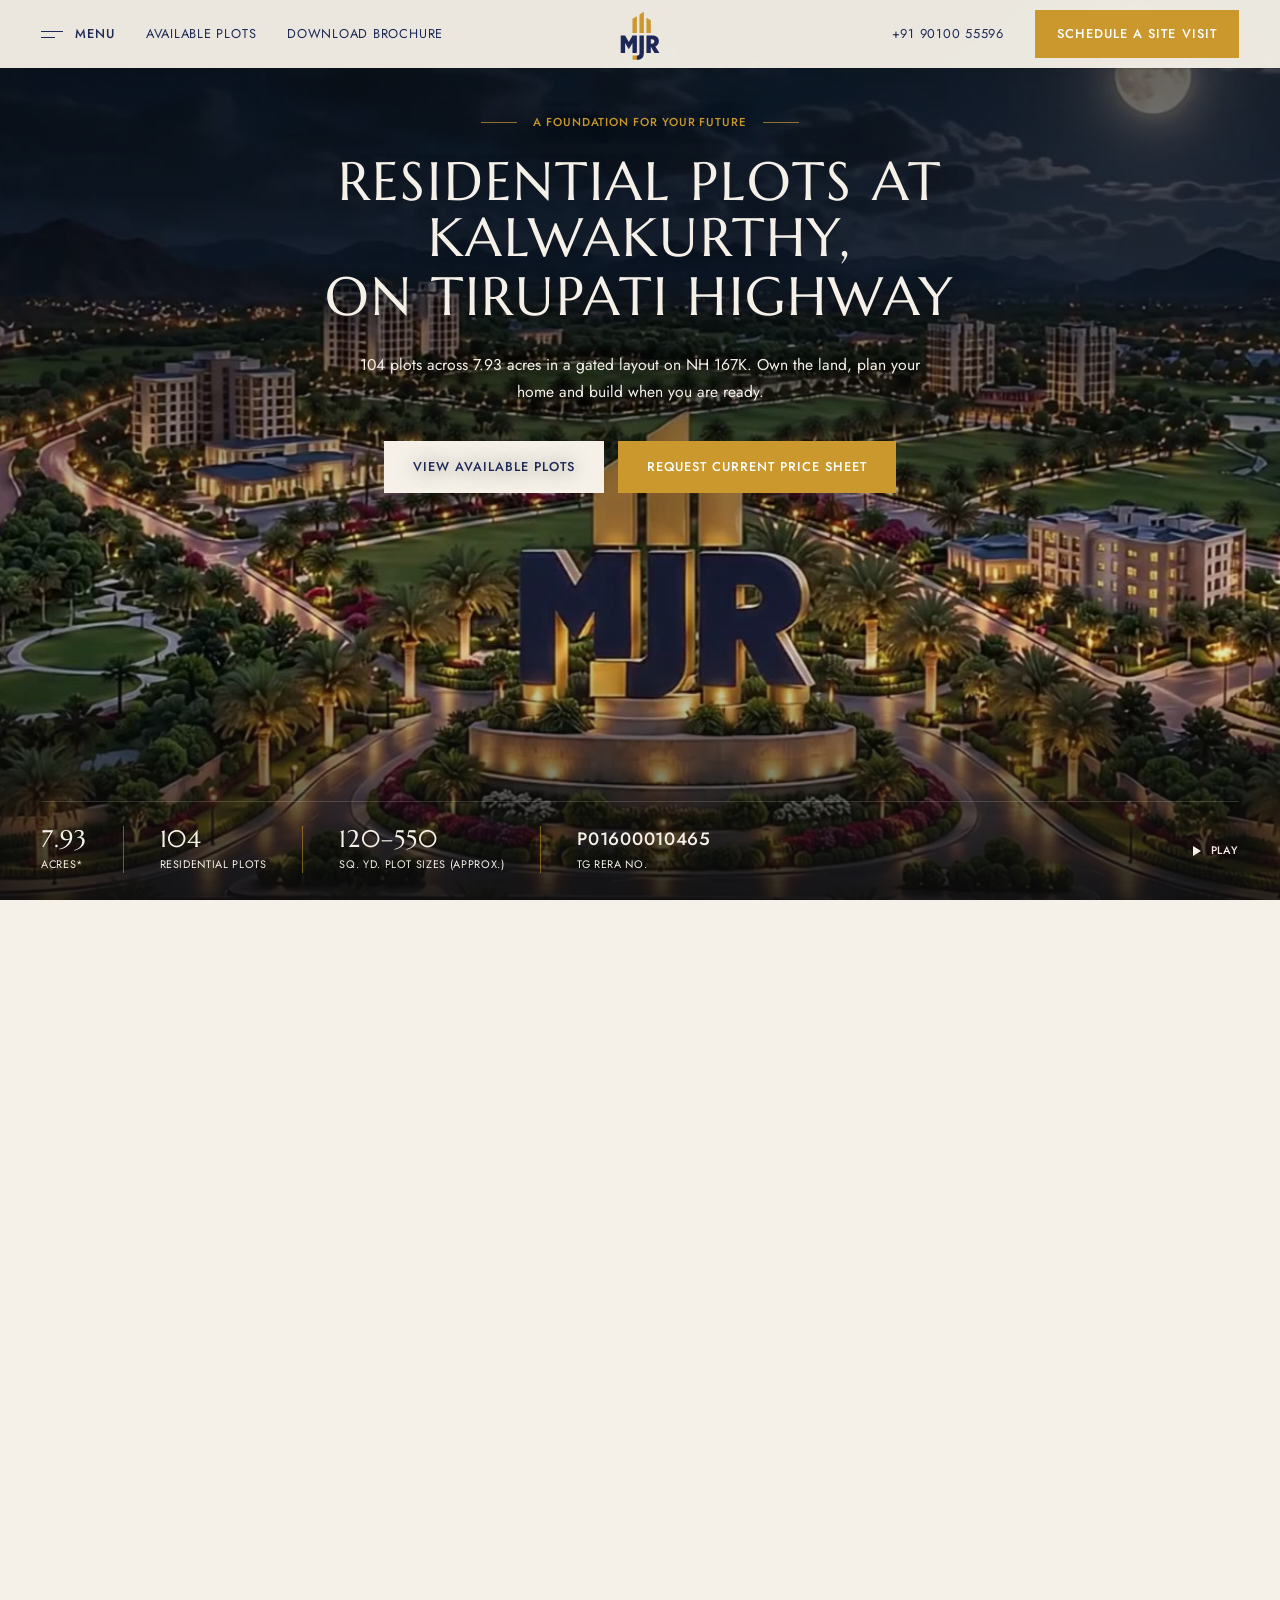
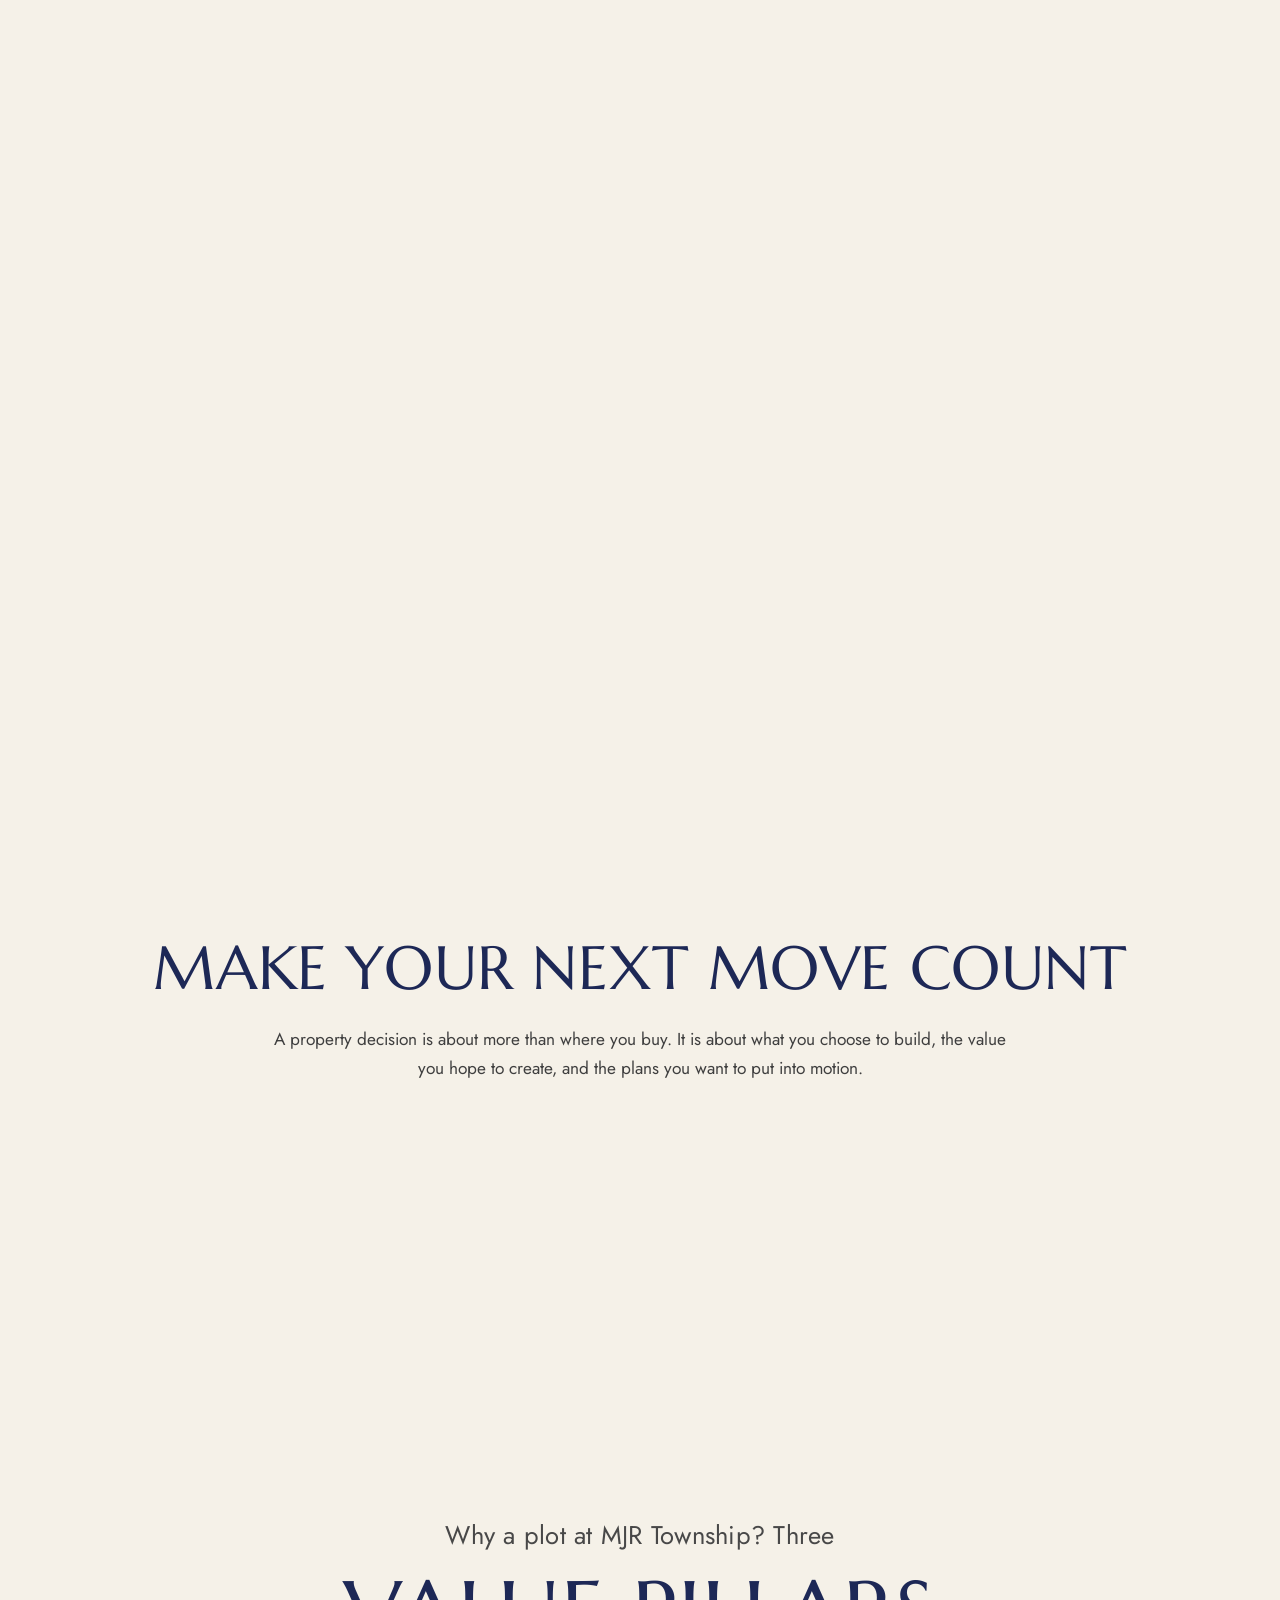
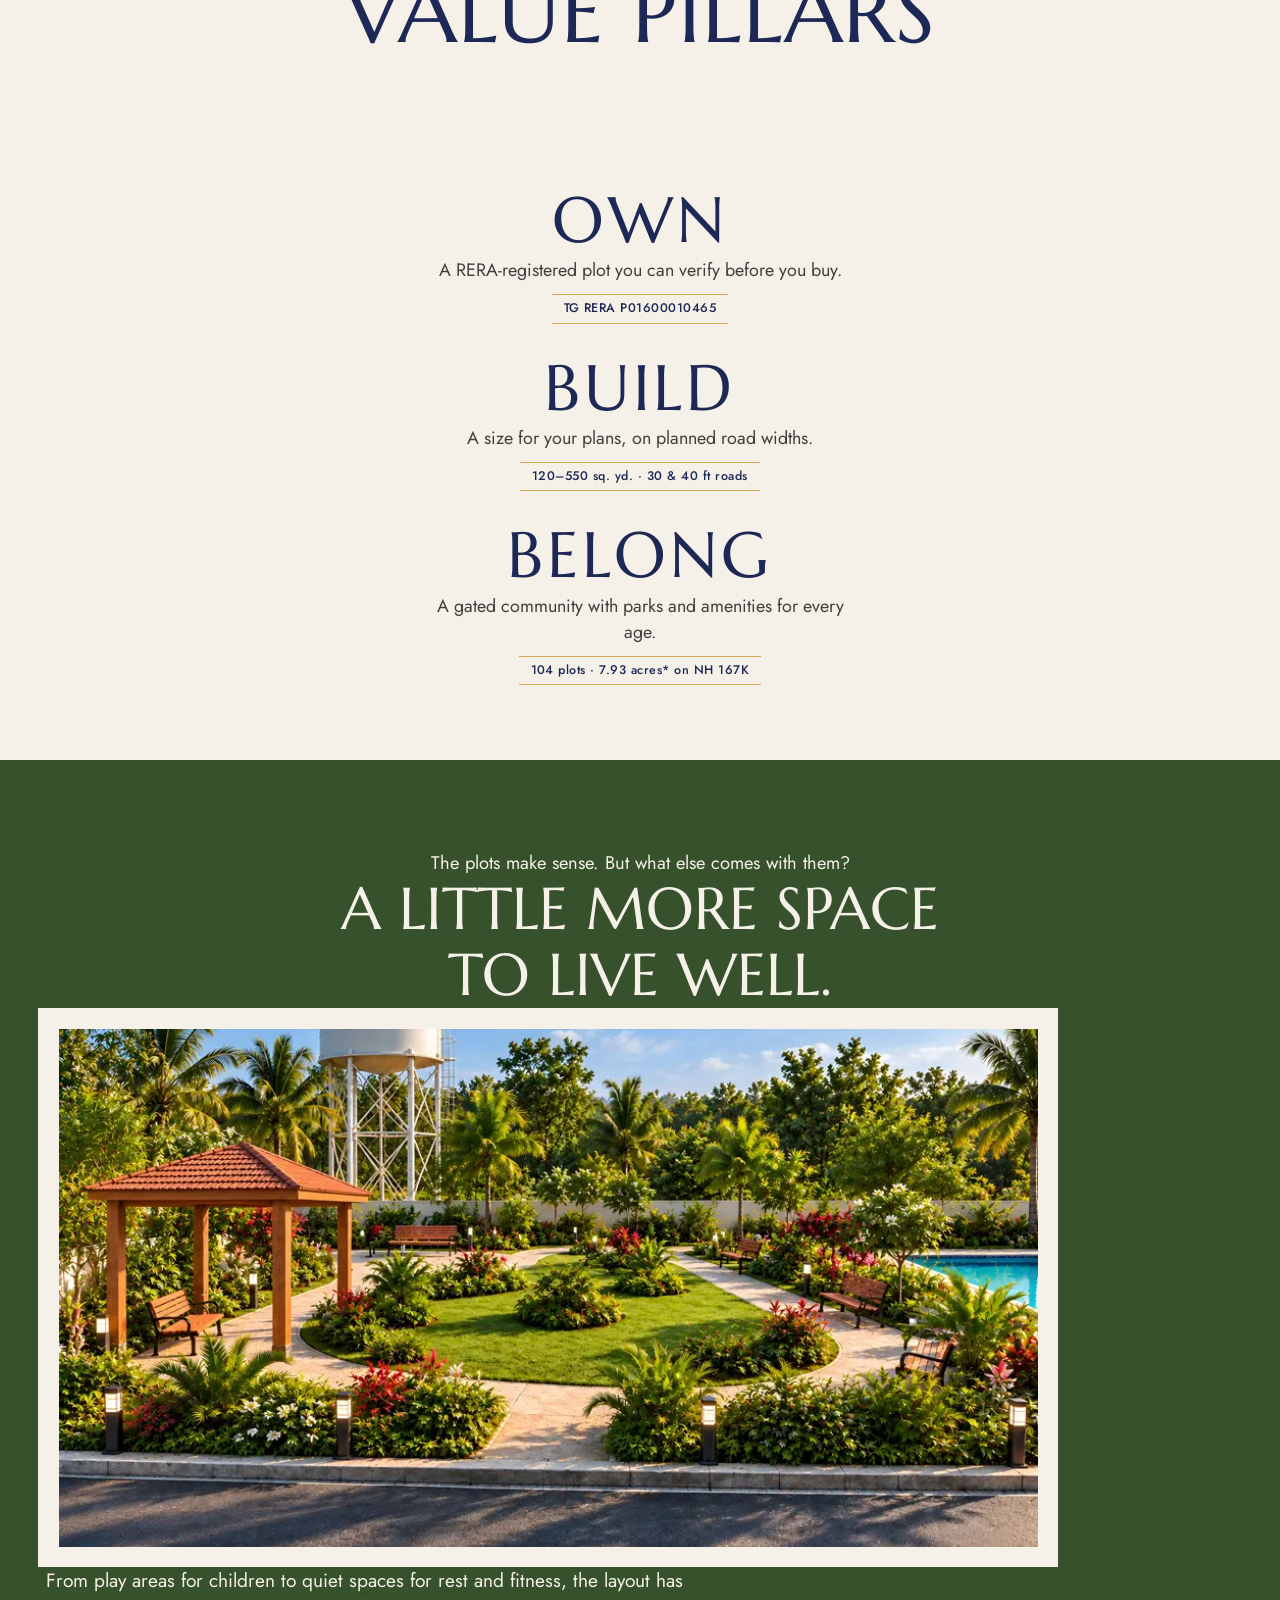
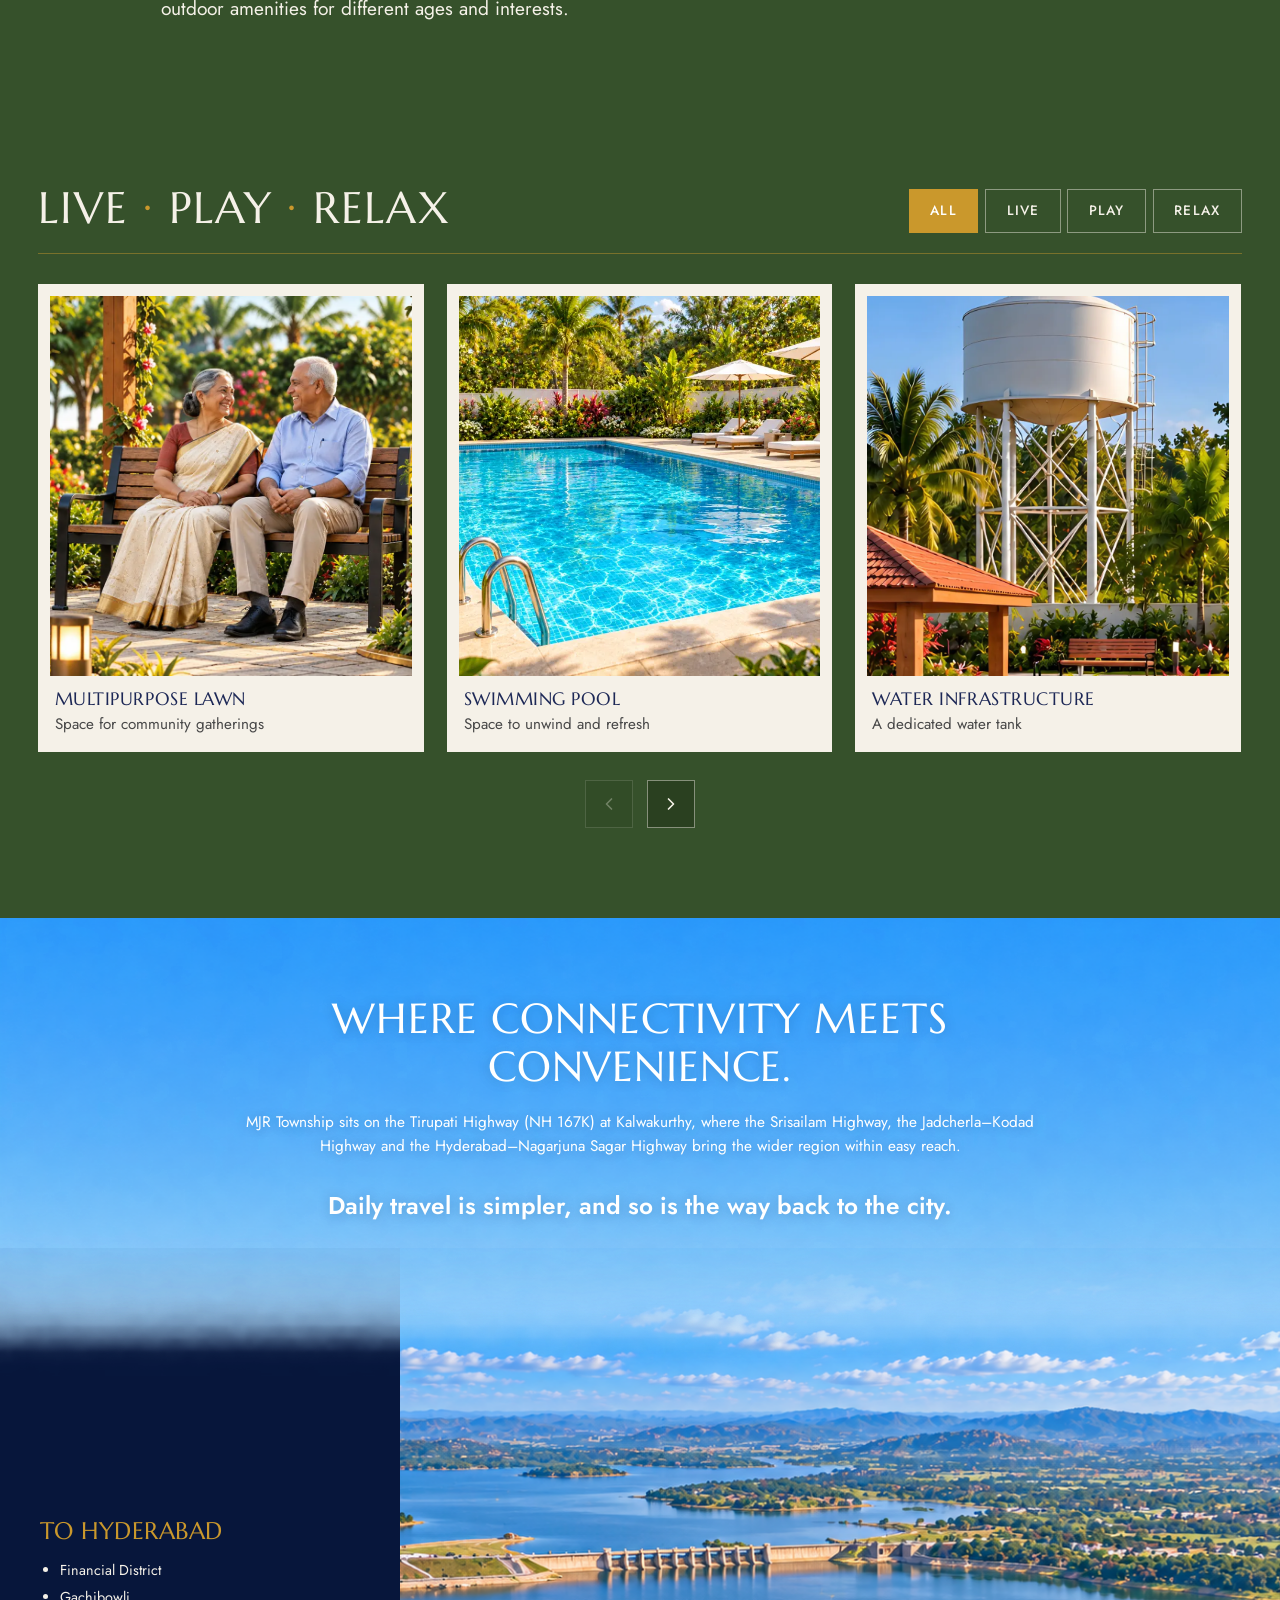
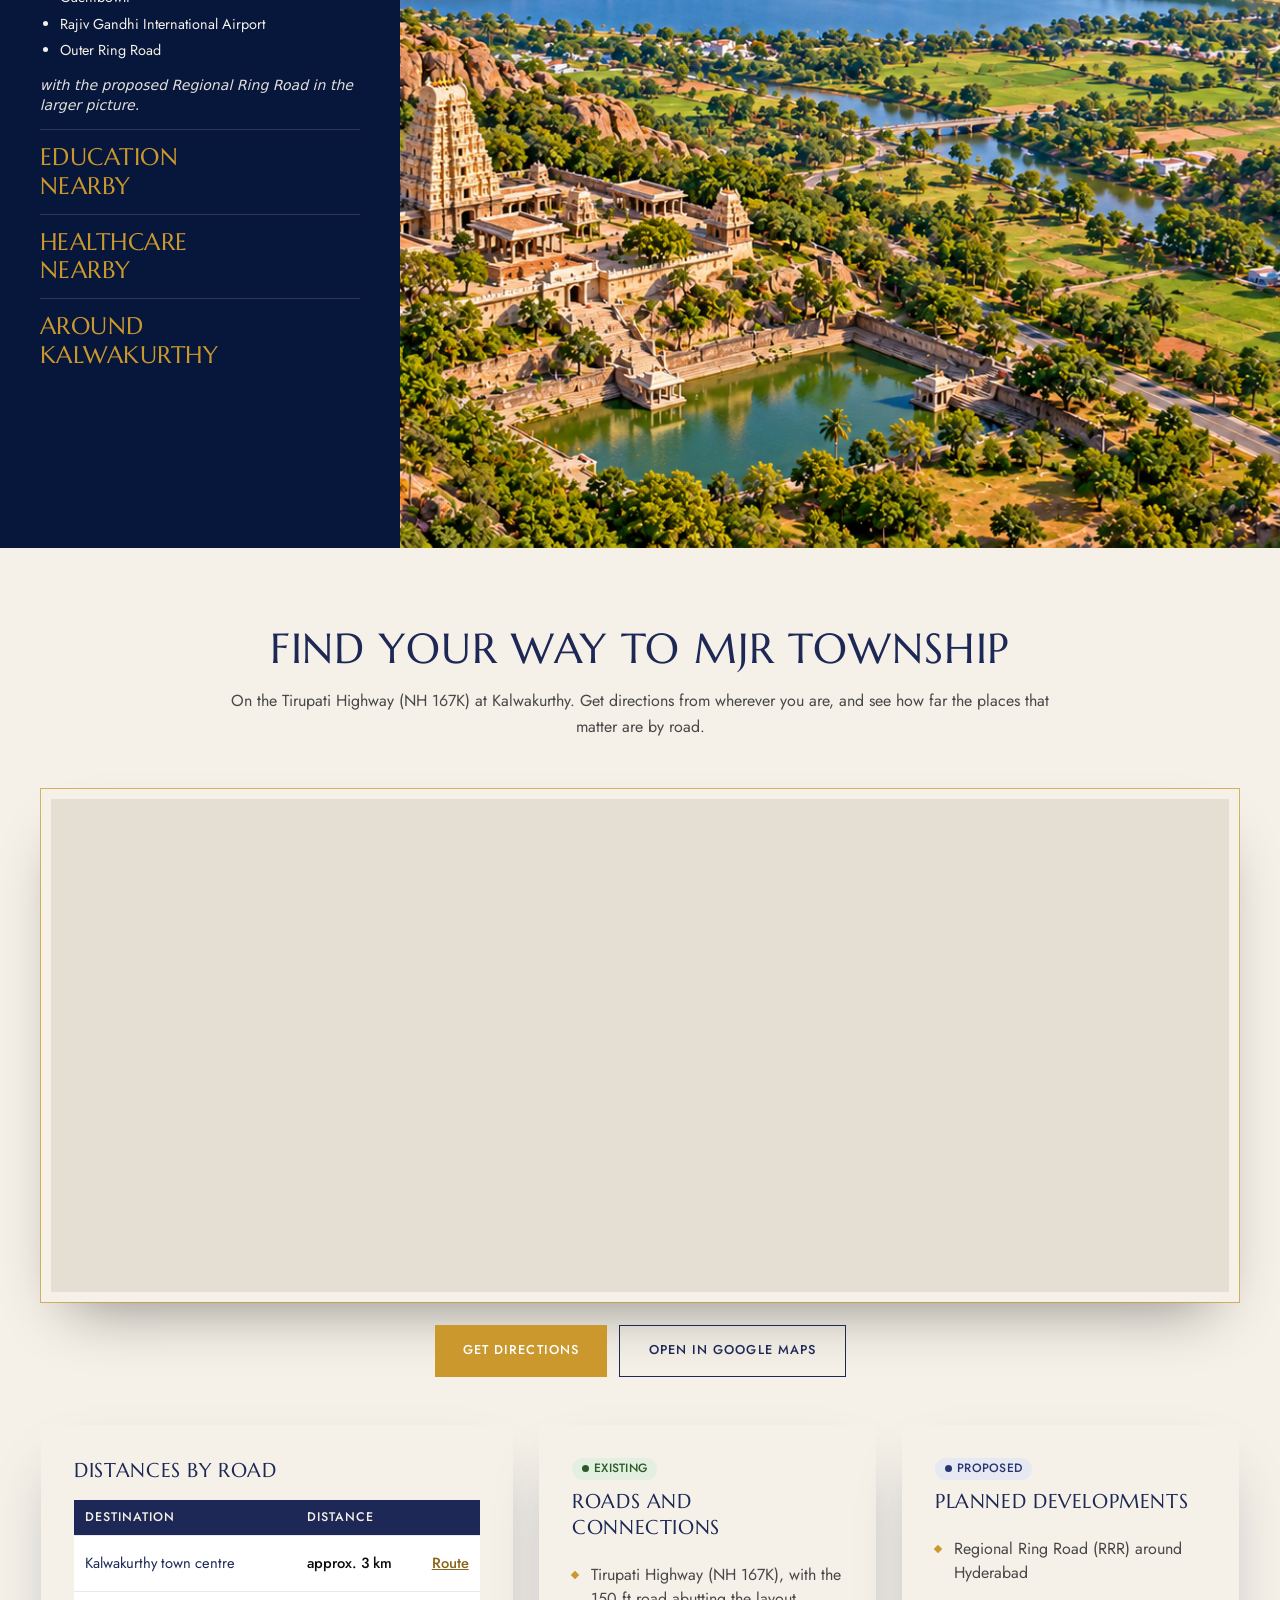
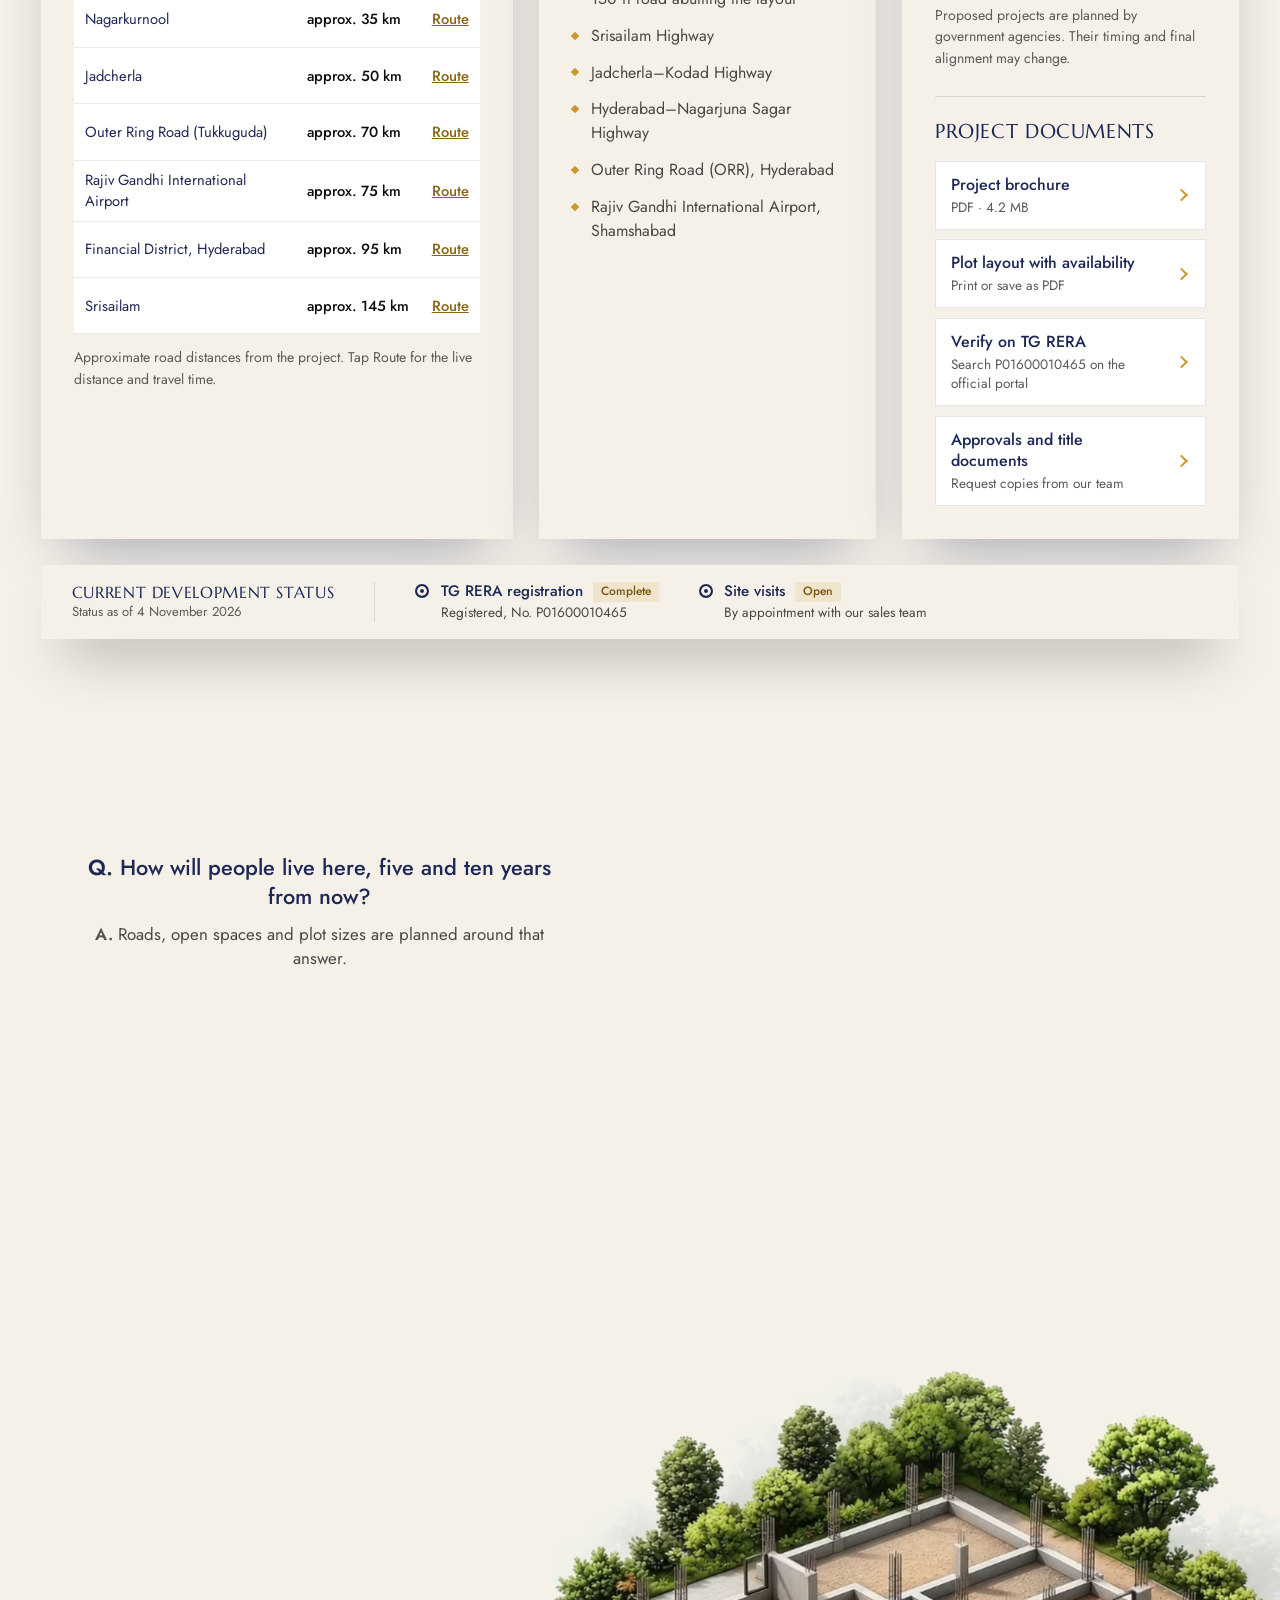
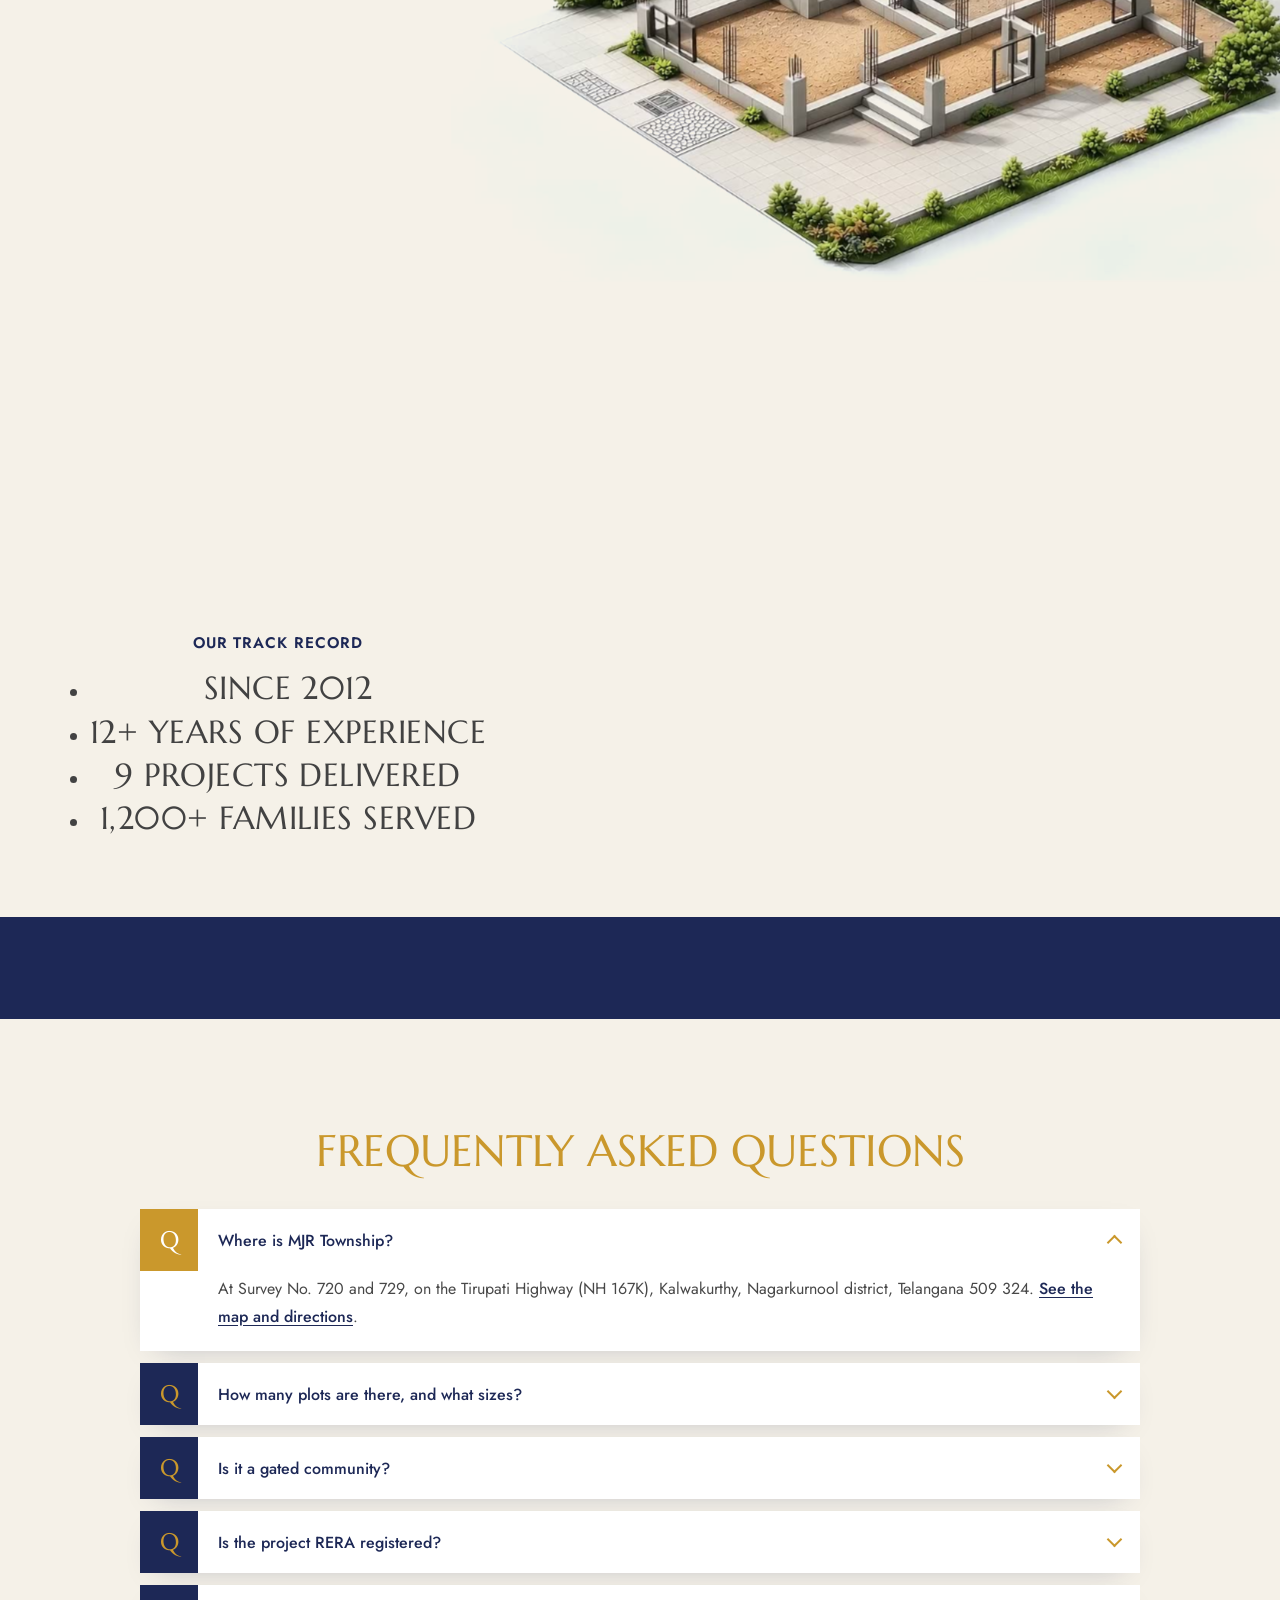
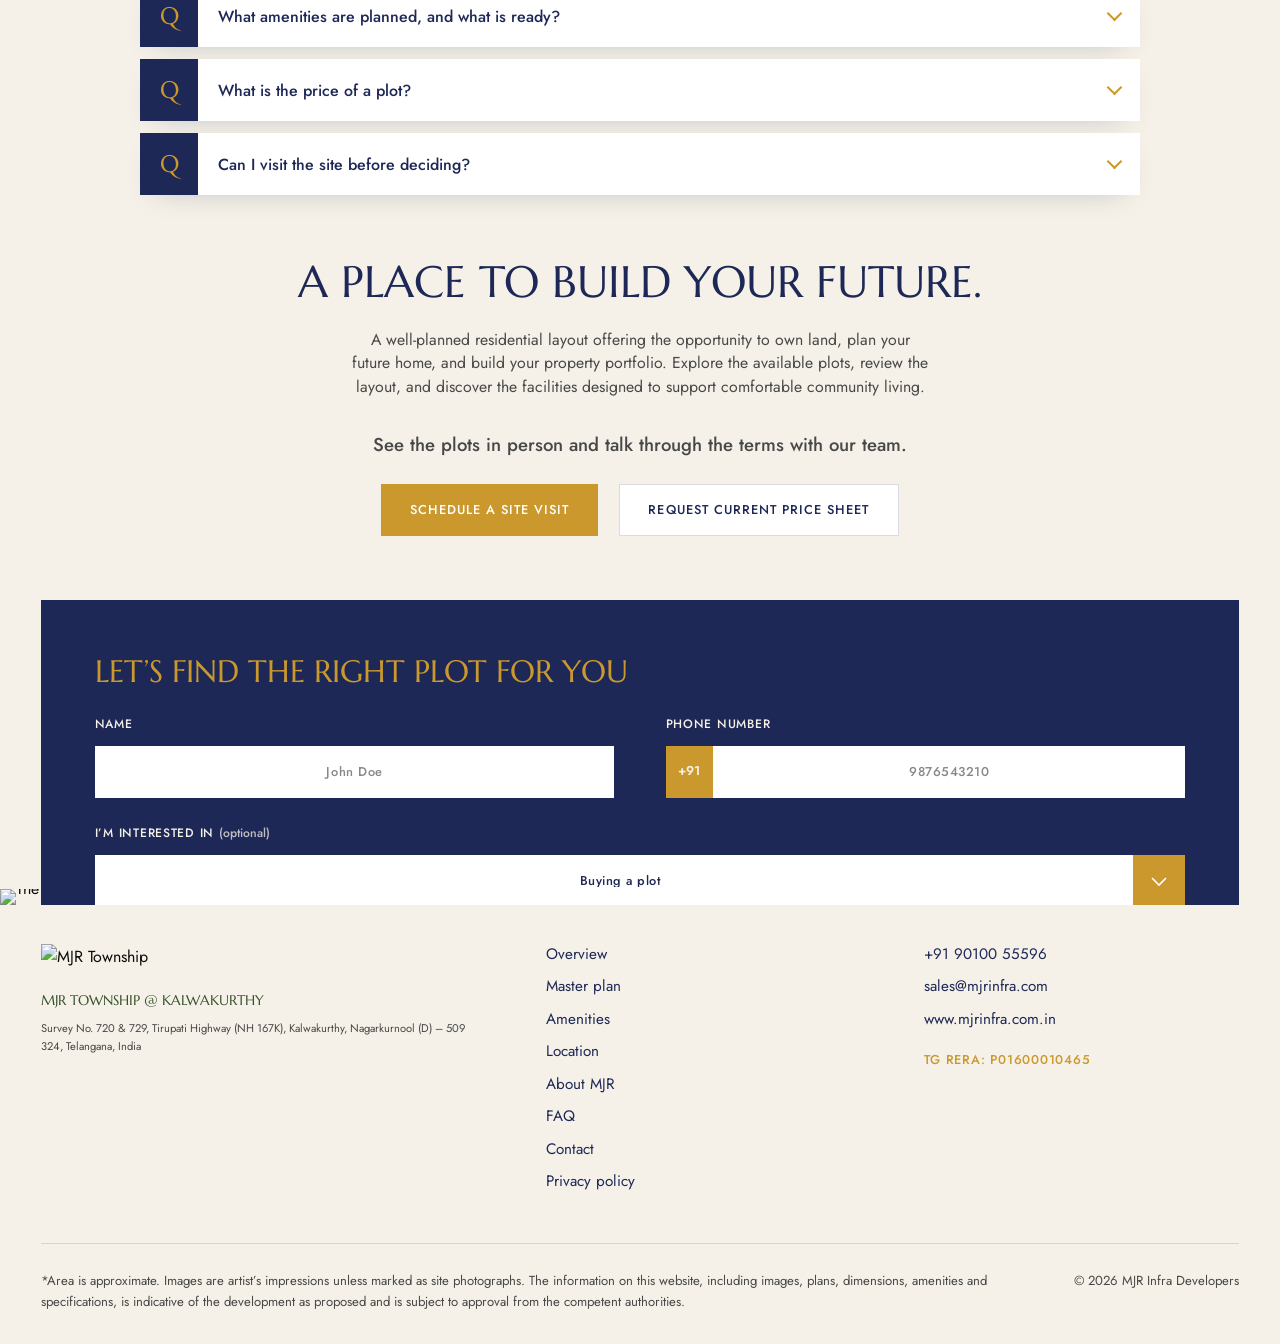
==== commit 26cc7c37: "Update amenities carousel, location gallery, about slide-in, FAQ pin, and responsive layouts" ====
--- a/index.html
+++ b/index.html
@@ -1,3 +1,4 @@
+
 <!doctype html>
 <html lang="en">
 <head>
@@ -10,7 +11,7 @@
   <link rel="preconnect" href="https://fonts.gstatic.com" crossorigin>
   <link href="https://fonts.googleapis.com/css2?family=Jost:wght@400;500;600&family=Marcellus&display=swap" rel="stylesheet">
   <link rel="preload" as="image" href="Assets/web/hero-poster.jpg">
-  <link rel="stylesheet" href="css/styles.css?v=174">
+  <link rel="stylesheet" href="css/styles.css?v=200">
 </head>
 <body>
   <!-- Preloader: the MJR mark builds itself. Shown on first load and between
@@ -82,10 +83,9 @@
           <li><a href="#mplan" data-spot="plan"><span class="menu__num">02</span>Master Plan</a></li>
           <li><a href="#amenities" data-spot="amen"><span class="menu__num">03</span>Amenities</a></li>
           <li><a href="#location"><span class="menu__num">04</span>Location</a></li>
-          <li><a href="#project"><span class="menu__num">05</span>Project Status</a></li>
-          <li><a href="#about" data-spot="about"><span class="menu__num">06</span>About MJR</a></li>
-          <li><a href="#faq"><span class="menu__num">07</span>FAQs</a></li>
-          <li><a href="#contact"><span class="menu__num">08</span>Contact</a></li>
+          <li><a href="#about" data-spot="about"><span class="menu__num">05</span>About MJR</a></li>
+          <li><a href="#faq"><span class="menu__num">06</span>FAQs</a></li>
+          <li><a href="#contact"><span class="menu__num">07</span>Contact</a></li>
         </ol>
       </nav>
 
@@ -162,13 +162,6 @@
           <li><strong>120&ndash;550</strong><span>Sq. yd. plot sizes (approx.)</span></li>
           <li><strong class="hero__rera">P01600010465</strong><span>TG RERA No.</span></li>
         </ul>
-
-        <a class="hero__scroll" href="#overview" aria-label="Scroll to discover the township">
-          <span class="hero__scroll-label">Scroll to discover</span>
-          <span class="hero__scroll-ring" aria-hidden="true">
-            <svg viewBox="0 0 12 16" width="10" height="14"><path d="M6 0v14M1 9l5 5 5-5" fill="none" stroke="currentColor" stroke-width="1.1"/></svg>
-          </span>
-        </a>
 
         <button class="hero__motion" id="videoToggle" type="button" aria-pressed="false" aria-label="Pause background video">
           <span class="hero__motion-icon" aria-hidden="true"></span>
@@ -532,94 +525,90 @@
                 <button class="amen-tabs__btn" type="button" data-amen-filter="relax" aria-pressed="false">Relax</button>
               </div>
             </header>
-            <ul class="amen-key" aria-label="Status labels">
-              <li><span class="status status--existing">Existing</span></li>
-              <li><span class="status status--dev">Under development</span></li>
-              <li><span class="status status--proposed">Proposed</span></li>
-            </ul>
-            <ul class="agrid" id="amenGrid">
-                <li class="agrid__card" data-cat="live" data-status="proposed">
-                  <figure class="agrid__photo"><img src="Assets/web/multipurpose-lawn.webp" alt="" loading="lazy" decoding="async" width="960" height="640"></figure>
-                  <div class="agrid__body">
-                    <span class="status status--proposed">Proposed</span>
-                    <h4 class="agrid__title">Multipurpose lawn</h4>
-                    <p class="agrid__desc">Space for community gatherings</p>
-                  </div>
-                </li>
-                <li class="agrid__card" data-cat="live" data-status="proposed">
-                  <figure class="agrid__photo"><img src="Assets/web/swimming-pool.webp" alt="" loading="lazy" decoding="async" width="960" height="640"></figure>
-                  <div class="agrid__body">
-                    <span class="status status--proposed">Proposed</span>
-                    <h4 class="agrid__title">Swimming pool</h4>
-                    <p class="agrid__desc">Space to unwind and refresh</p>
-                  </div>
-                </li>
-                <li class="agrid__card" data-cat="live" data-status="proposed">
-                  <figure class="agrid__photo"><img src="Assets/web/water-infrastructure.webp" alt="" loading="lazy" decoding="async" width="960" height="640"></figure>
-                  <div class="agrid__body">
-                    <span class="status status--proposed">Proposed</span>
-                    <h4 class="agrid__title">Water infrastructure</h4>
-                    <p class="agrid__desc">A dedicated water tank</p>
-                  </div>
-                </li>
-                <li class="agrid__card" data-cat="live" data-status="proposed">
-                  <figure class="agrid__photo"><img src="Assets/web/ev-charging.webp" alt="" loading="lazy" decoding="async" width="960" height="640"></figure>
-                  <div class="agrid__body">
-                    <span class="status status--proposed">Proposed</span>
-                    <h4 class="agrid__title">EV charging</h4>
-                    <p class="agrid__desc">A station planned on plots 1&ndash;3</p>
-                  </div>
-                </li>
-                <li class="agrid__card" data-cat="play" data-status="proposed">
-                  <figure class="agrid__photo"><img src="Assets/web/children-play-area.webp" alt="" loading="lazy" decoding="async" width="960" height="640"></figure>
-                  <div class="agrid__body">
-                    <span class="status status--proposed">Proposed</span>
-                    <h4 class="agrid__title">Children&rsquo;s play area</h4>
-                    <p class="agrid__desc">A dedicated space for play</p>
-                  </div>
-                </li>
-                <li class="agrid__card" data-cat="play" data-status="proposed">
-                  <figure class="agrid__photo"><img src="Assets/web/outdoor-fitness-area.webp" alt="" loading="lazy" decoding="async" width="960" height="640"></figure>
-                  <div class="agrid__body">
-                    <span class="status status--proposed">Proposed</span>
-                    <h4 class="agrid__title">Outdoor fitness area</h4>
-                    <p class="agrid__desc">For a workout in the open air</p>
-                  </div>
-                </li>
-                <li class="agrid__card" data-cat="play" data-status="proposed">
-                  <figure class="agrid__photo"><img src="Assets/web/three-parks.webp" alt="" loading="lazy" decoding="async" width="960" height="640"></figure>
-                  <div class="agrid__body">
-                    <span class="status status--proposed">Proposed</span>
-                    <h4 class="agrid__title">Three additional parks</h4>
-                    <p class="agrid__desc">Green spaces to walk, gather and play</p>
-                  </div>
-                </li>
-                <li class="agrid__card" data-cat="relax" data-status="proposed">
-                  <figure class="agrid__photo"><img src="Assets/web/senior-citizen-park.webp" alt="" loading="lazy" decoding="async" width="960" height="640"></figure>
-                  <div class="agrid__body">
-                    <span class="status status--proposed">Proposed</span>
-                    <h4 class="agrid__title">Senior citizen park</h4>
-                    <p class="agrid__desc">A dedicated setting for older adults</p>
-                  </div>
-                </li>
-                <li class="agrid__card" data-cat="relax" data-status="proposed">
-                  <figure class="agrid__photo"><img src="Assets/web/pergolas-and-sit-outs.webp" alt="" loading="lazy" decoding="async" width="960" height="640"></figure>
-                  <div class="agrid__body">
-                    <span class="status status--proposed">Proposed</span>
-                    <h4 class="agrid__title">Pergolas and sit-outs</h4>
-                    <p class="agrid__desc">One in each of the three parks</p>
-                  </div>
-                </li>
-                <li class="agrid__card" data-cat="relax" data-status="proposed">
-                  <figure class="agrid__photo"><img src="Assets/web/open-space.webp" alt="" loading="lazy" decoding="async" width="960" height="640"></figure>
-                  <div class="agrid__body">
-                    <span class="status status--proposed">Proposed</span>
-                    <h4 class="agrid__title">Open space</h4>
-                    <p class="agrid__desc">For meditation and yoga</p>
-                  </div>
-                </li>
-            </ul>
-            <p class="amen-list__note">Images are artist&rsquo;s impressions.</p>
+            <div class="amen-carousel">
+              <div class="amen-carousel__viewport" id="amenViewport">
+                <ul class="agrid" id="amenGrid">
+                  <li class="agrid__card" data-cat="live">
+                    <figure class="agrid__photo"><img src="Assets/web/multipurpose-lawn.webp" alt="" loading="lazy" decoding="async" width="960" height="640"></figure>
+                    <div class="agrid__body">
+                      <h4 class="agrid__title">Multipurpose lawn</h4>
+                      <p class="agrid__desc">Space for community gatherings</p>
+                    </div>
+                  </li>
+                  <li class="agrid__card" data-cat="live">
+                    <figure class="agrid__photo"><img src="Assets/web/swimming-pool.webp" alt="" loading="lazy" decoding="async" width="960" height="640"></figure>
+                    <div class="agrid__body">
+                      <h4 class="agrid__title">Swimming pool</h4>
+                      <p class="agrid__desc">Space to unwind and refresh</p>
+                    </div>
+                  </li>
+                  <li class="agrid__card" data-cat="live">
+                    <figure class="agrid__photo"><img src="Assets/web/water-infrastructure.webp" alt="" loading="lazy" decoding="async" width="960" height="640"></figure>
+                    <div class="agrid__body">
+                      <h4 class="agrid__title">Water infrastructure</h4>
+                      <p class="agrid__desc">A dedicated water tank</p>
+                    </div>
+                  </li>
+                  <li class="agrid__card" data-cat="live">
+                    <figure class="agrid__photo"><img src="Assets/web/ev-charging.webp" alt="" loading="lazy" decoding="async" width="960" height="640"></figure>
+                    <div class="agrid__body">
+                      <h4 class="agrid__title">EV charging</h4>
+                      <p class="agrid__desc">A station planned on plots 1&ndash;3</p>
+                    </div>
+                  </li>
+                  <li class="agrid__card" data-cat="play">
+                    <figure class="agrid__photo"><img src="Assets/web/children-play-area.webp" alt="" loading="lazy" decoding="async" width="960" height="640"></figure>
+                    <div class="agrid__body">
+                      <h4 class="agrid__title">Children&rsquo;s play area</h4>
+                      <p class="agrid__desc">A dedicated space for play</p>
+                    </div>
+                  </li>
+                  <li class="agrid__card" data-cat="play">
+                    <figure class="agrid__photo"><img src="Assets/web/outdoor-fitness-area.webp" alt="" loading="lazy" decoding="async" width="960" height="640"></figure>
+                    <div class="agrid__body">
+                      <h4 class="agrid__title">Outdoor fitness area</h4>
+                      <p class="agrid__desc">For a workout in the open air</p>
+                    </div>
+                  </li>
+                  <li class="agrid__card" data-cat="play">
+                    <figure class="agrid__photo"><img src="Assets/web/three-parks.webp" alt="" loading="lazy" decoding="async" width="960" height="640"></figure>
+                    <div class="agrid__body">
+                      <h4 class="agrid__title">Three additional parks</h4>
+                      <p class="agrid__desc">Green spaces to walk, gather and play</p>
+                    </div>
+                  </li>
+                  <li class="agrid__card" data-cat="relax">
+                    <figure class="agrid__photo"><img src="Assets/web/senior-citizen-park.webp" alt="" loading="lazy" decoding="async" width="960" height="640"></figure>
+                    <div class="agrid__body">
+                      <h4 class="agrid__title">Senior citizen park</h4>
+                      <p class="agrid__desc">A dedicated setting for older adults</p>
+                    </div>
+                  </li>
+                  <li class="agrid__card" data-cat="relax">
+                    <figure class="agrid__photo"><img src="Assets/web/pergolas-and-sit-outs.webp" alt="" loading="lazy" decoding="async" width="960" height="640"></figure>
+                    <div class="agrid__body">
+                      <h4 class="agrid__title">Pergolas and sit-outs</h4>
+                      <p class="agrid__desc">One in each of the three parks</p>
+                    </div>
+                  </li>
+                  <li class="agrid__card" data-cat="relax">
+                    <figure class="agrid__photo"><img src="Assets/web/open-space.webp" alt="" loading="lazy" decoding="async" width="960" height="640"></figure>
+                    <div class="agrid__body">
+                      <h4 class="agrid__title">Open space</h4>
+                      <p class="agrid__desc">For meditation and yoga</p>
+                    </div>
+                  </li>
+                </ul>
+              </div>
+              <div class="amen-carousel__nav" aria-label="Carousel navigation">
+                <button class="amen-carousel__btn amen-carousel__btn--prev" id="amenPrevBtn" type="button" aria-label="Previous amenities">
+                  <svg viewBox="0 0 24 24" width="20" height="20" aria-hidden="true"><path d="M15 18l-6-6 6-6" fill="none" stroke="currentColor" stroke-width="2" stroke-linecap="round" stroke-linejoin="round"/></svg>
+                </button>
+                <button class="amen-carousel__btn amen-carousel__btn--next" id="amenNextBtn" type="button" aria-label="Next amenities">
+                  <svg viewBox="0 0 24 24" width="20" height="20" aria-hidden="true"><path d="M9 18l6-6-6-6" fill="none" stroke="currentColor" stroke-width="2" stroke-linecap="round" stroke-linejoin="round"/></svg>
+                </button>
+              </div>
+            </div>
           </div>
         </div>
 
@@ -637,63 +626,74 @@
         <p class="conn__tagline">Daily travel is simpler, and so is the way back to the city.</p>
       </header>
 
-      <!-- Pinned stage: each scroll plays one video start to finish, fast through the middle,
-           then its card rises in; the next video picks up from its first frame -->
+      <!-- Pinned stage: starts on the MJR entrance image, then the sidebar slides in from the right,
+           pushed to the left by the destination image pane; each subsequent image opens from bottom-right -->
       <div class="conn__stage">
         <div class="conn__scene">
-          <video class="conn__video" src="Assets/mjr-location-1-scrub.mp4" muted playsinline preload="none" aria-hidden="true"></video>
-          <video class="conn__video" src="Assets/mjr-location-2-scrub.mp4" muted playsinline preload="none" aria-hidden="true"></video>
-          <video class="conn__video" src="Assets/mjr-location-3-scrub.mp4" muted playsinline preload="none" aria-hidden="true"></video>
-          <video class="conn__video" src="Assets/mjr-location-4-scrub.mp4" muted playsinline preload="none" aria-hidden="true"></video>
-          <article class="conn__card">
-            <h3 class="conn__card-title">To Hyderabad</h3>
-            <ul class="conn__card-list">
-              <li>Financial District</li>
-              <li>Gachibowli</li>
-              <li>Rajiv Gandhi International Airport</li>
-              <li>Outer Ring Road</li>
-            </ul>
-            <p class="conn__card-note">with the proposed Regional Ring Road in the larger picture.</p>
-          </article>
-          <article class="conn__card">
-            <h3 class="conn__card-title">Education nearby</h3>
-            <ul class="conn__card-list">
-              <li>Global International School</li>
-              <li>Nishita College of Engineering &amp; Technology</li>
-              <li>Skill University</li>
-            </ul>
-          </article>
-          <article class="conn__card">
-            <h3 class="conn__card-title">Healthcare nearby</h3>
-            <ul class="conn__card-list">
-              <li>Bhoolaxmi Memorial Hospital</li>
-              <li>Grace Multispeciality Hospital</li>
-              <li>Madhavanji Super Speciality Hospital &amp; College</li>
-            </ul>
-          </article>
-          <article class="conn__card">
-            <h3 class="conn__card-title">Around Kalwakurthy</h3>
-            <ul class="conn__card-list">
-              <li>Umamaheshwaram Temple</li>
-              <li>Gollatha Gudi (Alwanpalli Temple)</li>
-              <li>Nettempadu irrigation projects</li>
-              <li>Statue of Gautama Buddha at Nagarkurnool</li>
-            </ul>
-          </article>
-        </div>
-
-        <!-- After the last card: the scene slides left to a strip and the RERA panel follows in -->
-        <div class="conn__rera">
-          <div class="conn__rera-copy">
-            <h3 class="conn__rera-title">Built around the right foundation.</h3>
-            <p class="conn__rera-desc">MJR Township is a registered project under <strong>TG RERA, No. P01600010465</strong>. It is developed by <strong>MJR Infra Developers on Survey No. 720 &amp; 729,</strong> Tirupati Highway (NH 167K), Kalwakurthy, Nagarkurnool (D) &ndash; 509 324, Telangana.</p>
-            <p class="conn__rera-note">Project documents and approvals are available for review. Ask our team, and we will walk you through them before you decide.</p>
-            <div class="conn__rera-ctas">
-              <a class="btn btn--gold conn__rera-btn" href="#projectDocs">Project documents</a>
-              <a class="btn conn__rera-call" href="tel:+919010055596">Call us</a>
-            </div>
-          </div>
-          <img class="conn__folder" src="Assets/Telangana RERA Certificate on Folder.png" alt="Telangana State Real Estate Regulatory Authority registration certificate for MJR Township" loading="lazy" decoding="async">
+          <img class="conn__intro-img" src="Assets/MJR Luxury Township Entrance and Mountains.png" alt="MJR Township entrance with mountains in the background" decoding="async">
+
+          <aside class="conn__sidebar" id="connSidebar" aria-label="Connectivity highlights">
+            <div class="conn__acc">
+              <article class="conn__acc-item is-open">
+                <h3 class="conn__acc-title">To Hyderabad</h3>
+                <div class="conn__acc-body">
+                  <div class="conn__acc-inner">
+                    <ul class="conn__card-list">
+                      <li>Financial District</li>
+                      <li>Gachibowli</li>
+                      <li>Rajiv Gandhi International Airport</li>
+                      <li>Outer Ring Road</li>
+                    </ul>
+                    <p class="conn__card-note">with the proposed Regional Ring Road in the larger picture.</p>
+                  </div>
+                </div>
+              </article>
+              <article class="conn__acc-item">
+                <h3 class="conn__acc-title">Education<br>nearby</h3>
+                <div class="conn__acc-body">
+                  <div class="conn__acc-inner">
+                    <ul class="conn__card-list">
+                      <li>Global International School</li>
+                      <li>Nishita College of Engineering &amp; Technology</li>
+                      <li>Skill University</li>
+                    </ul>
+                  </div>
+                </div>
+              </article>
+              <article class="conn__acc-item">
+                <h3 class="conn__acc-title">Healthcare<br>nearby</h3>
+                <div class="conn__acc-body">
+                  <div class="conn__acc-inner">
+                    <ul class="conn__card-list">
+                      <li>Bhoolaxmi Memorial Hospital</li>
+                      <li>Grace Multispeciality Hospital</li>
+                      <li>Madhavanji Super Speciality Hospital &amp; College</li>
+                    </ul>
+                  </div>
+                </div>
+              </article>
+              <article class="conn__acc-item">
+                <h3 class="conn__acc-title">Around<br>Kalwakurthy</h3>
+                <div class="conn__acc-body">
+                  <div class="conn__acc-inner">
+                    <ul class="conn__card-list">
+                      <li>Umamaheshwaram Temple</li>
+                      <li>Gollatha Gudi (Alwanpalli Temple)</li>
+                      <li>Nettempadu irrigation projects</li>
+                      <li>Statue of Gautama Buddha at Nagarkurnool</li>
+                    </ul>
+                  </div>
+                </div>
+              </article>
+            </div>
+          </aside>
+
+          <div class="conn__gallery" id="connGallery">
+            <img class="conn__dest-img" src="Assets/Modern Tech District and Airport Skyline.png" alt="To Hyderabad — Financial District, Gachibowli and Rajiv Gandhi International Airport skyline" loading="lazy" decoding="async">
+            <img class="conn__dest-img" src="Assets/Aerial Campus Panorama with Flags.png" alt="Education nearby — university and school campuses" loading="lazy" decoding="async">
+            <img class="conn__dest-img" src="Assets/Modern Hospital Campus in a Lush Cityscape.png" alt="Healthcare nearby — modern hospital campus" loading="lazy" decoding="async">
+            <img class="conn__dest-img" src="Assets/Temples, Reservoirs and Buddha Vista.png" alt="Around Kalwakurthy — temples, reservoirs and Gautama Buddha statue" loading="lazy" decoding="async">
+          </div>
         </div>
       </div>
 
@@ -775,7 +775,7 @@
            in, a stack of cards lands in the centre and each scroll sends the top
            card up as the view eases in; then the leadership letter (js/about.js) -->
       <div class="about__stage">
-        <img class="about__paper" src="Assets/paper-texture-2.png" alt="" aria-hidden="true" decoding="async" data-nav="light">
+        <img class="about__paper" src="Assets/paper-texture-2.png" alt="" aria-hidden="true" decoding="async">
         <img class="about__bg" src="Assets/23.png" alt="" aria-hidden="true" decoding="async">
         <div class="about__head">
           <h2 class="about__title" id="aboutTitle">The team behind the foundation.</h2>
@@ -812,8 +812,8 @@
             <footer class="about__foot"><span class="about__tag">#About MJR</span><span class="about__kind">Our Story</span></footer>
           </article>
         </div>
-        <!-- Option B: Plain ivory #F5F1E8 split view with scroll-revealed facts and construction video -->
-        <div class="about__split" data-nav="light">
+        <!-- Option B: Plain ivory #F5F1E8 panel that slides in from the right with scroll-revealed facts and construction video -->
+        <div class="about__split">
           <div class="about__split-copy">
             <div class="about__split-qa">
               <p class="about__split-q"><span>Q.</span> How will people live here, five and ten years from now?</p>
@@ -958,12 +958,11 @@
         <address class="footer__addr">Survey No. 720 &amp; 729, Tirupati Highway (NH 167K), Kalwakurthy, Nagarkurnool (D) &ndash; 509 324, Telangana, India</address>
       </div>
       <nav class="footer__nav" aria-label="Footer">
-        <a href="#overview">Overview</a>
-        <a href="#mplan">Master plan</a>
-        <a href="#amenities">Amenities</a>
+        <a href="#overview" data-spot="introducing">Overview</a>
+        <a href="#mplan" data-spot="plan">Master plan</a>
+        <a href="#amenities" data-spot="amen">Amenities</a>
         <a href="#location">Location</a>
-        <a href="#project">Project status</a>
-        <a href="#about">About MJR</a>
+        <a href="#about" data-spot="about">About MJR</a>
         <a href="#faq">FAQ</a>
         <a href="#contact">Contact</a>
         <a href="privacy.html">Privacy policy</a>
@@ -1042,10 +1041,10 @@
   <script src="https://cdn.jsdelivr.net/npm/lenis@1.1.13/dist/lenis.min.js" defer></script>
   <script src="js/site-data.js?v=3" defer></script>
   <script src="js/plots-data.js?v=16" defer></script>
-  <script src="js/main.js?v=90" defer></script>
-  <script src="js/amenities.js?v=42" defer></script>
-  <script src="js/connectivity.js?v=30" defer></script>
-  <script src="js/about.js?v=51" defer></script>
-  <script src="js/sections.js?v=37" defer></script>
+  <script src="js/main.js?v=93" defer></script>
+  <script src="js/amenities.js?v=49" defer></script>
+  <script src="js/connectivity.js?v=34" defer></script>
+  <script src="js/about.js?v=54" defer></script>
+  <script src="js/sections.js?v=46" defer></script>
 </body>
 </html>
--- a/css/styles.css
+++ b/css/styles.css
@@ -995,7 +995,7 @@
 /* Base strip: facts left, scroll cue centred, motion control right. */
 .hero__base {
   display: grid;
-  grid-template-columns: 1fr auto 1fr;
+  grid-template-columns: 1fr auto;
   align-items: end;
   gap: 1.5rem;
   padding: 1.5rem var(--gutter) clamp(1.25rem, 3vh, 2rem);
@@ -1548,7 +1548,8 @@
 }
 
 .mplan__shape polygon {
-  fill: #CF9E39; /* selected plot */
+  fill: #CF9E39;
+  /* selected plot */
   stroke: #FFFFFF;
   stroke-width: 1px;
   opacity: 0;
@@ -3308,7 +3309,7 @@
    stage and lays every layer over it for the scrubbed sequence. */
 .amen {
   position: relative;
-  background: var(--navy-900);
+  background: #36512B;
   color: var(--ivory);
 }
 
@@ -3546,7 +3547,7 @@
   position: absolute;
   top: 0;
   bottom: 0;
-  background: var(--navy-900);
+  background: #36512B;
 }
 
 .amen__bldg--1 {
@@ -3580,8 +3581,29 @@
   right: 0;
   top: 0;
   height: 260vh;
-  background: var(--navy-900);
+  background: #36512B;
   will-change: transform;
+}
+
+.amen__bldg::before,
+.amen--live .amen__navy::before {
+  content: "";
+  position: absolute;
+  inset: 0;
+  background-color: #263B1D;
+  background-image: radial-gradient(circle 220px at var(--mx, -9999px) var(--my, -9999px),
+      #E9C46F 0%,
+      #CA982C 45%,
+      #263B1D 100%);
+  -webkit-mask-image: url("../Assets/cube-pattern.svg?v=1");
+  mask-image: url("../Assets/cube-pattern.svg?v=1");
+  -webkit-mask-repeat: repeat;
+  mask-repeat: repeat;
+  -webkit-mask-position: top center;
+  mask-position: top center;
+  -webkit-mask-size: 141px 162px;
+  mask-size: 141px 162px;
+  pointer-events: none;
 }
 
 /* Question, rule, heading, photo and caption sit in one column that
@@ -4376,7 +4398,8 @@
   text-align: center;
   color: #fff;
   text-shadow: 0 1px 12px rgba(16, 42, 84, 0.25);
-  z-index: 2; /* sky's cloud bank paints over the top of the video stage */
+  z-index: 2;
+  /* sky's cloud bank paints over the top of the video stage */
 }
 
 /* Sky behind the header; its soft cloud bank hangs past the header's bottom
@@ -4431,20 +4454,22 @@
   overflow: hidden;
 }
 
-.conn__video {
+.conn__intro-img {
   position: absolute;
   inset: 0;
   width: 100%;
   height: 100%;
   object-fit: cover;
   background: #4494E4;
-}
-
-/* Videos and cards share a layer that slides left at the end */
+  z-index: 1;
+}
+
+/* Intro image, sidebar and destination gallery share a layer that slides left at the end */
 .conn__scene {
   position: absolute;
   inset: 0;
   z-index: 1;
+  overflow: hidden;
 }
 
 /* RERA panel: waits off to the right, then follows the scene in.
@@ -4558,53 +4583,98 @@
   }
 }
 
-/* Videos stack; only the active one shows (js/connectivity.js) */
-.conn__video:not(:first-of-type) {
-  visibility: hidden;
-}
-
-/* Navy card with an inset gold keyline, after location-card.svg */
-.conn__card {
-  position: absolute;
-  left: 6.25vw;
-  top: 11vh;
-  width: clamp(260px, 25vw, 520px);
-  padding: clamp(28px, 2.9vw, 56px);
-  background: #F5F1E8;
-  color: #484848;
+/* Navy connectivity sidebar and destination gallery (js/connectivity.js) */
+.conn__sidebar {
+  position: absolute;
+  top: 0;
+  bottom: 0;
+  left: 0;
+  width: 31.25vw;
+  padding: calc(var(--bar-h) + clamp(0.75rem, 2vh, 2rem)) clamp(1.6rem, 3.1vw, 3.6rem) clamp(1.25rem, 3vh, 3rem);
+  background: #07163B;
+  color: #F5F1E8;
+  display: flex;
+  flex-direction: column;
+  justify-content: center;
+  z-index: 3;
+  will-change: transform;
+}
+
+.conn__acc {
+  display: flex;
+  flex-direction: column;
+}
+
+.conn__acc-item {
+  padding: clamp(0.8rem, 1.45vh, 1.3rem) 0;
+  border-bottom: 1px solid rgba(245, 241, 232, 0.16);
+}
+
+.conn__acc-item:first-child {
+  padding-top: 0;
+}
+
+.conn__acc-item:last-child {
+  padding-bottom: 0;
+  border-bottom: none;
+}
+
+.conn__acc-title {
+  margin: 0;
+  font: 400 clamp(1.25rem, 1.9vw, 2.15rem) / 1.18 var(--f-display);
+  text-transform: uppercase;
+  letter-spacing: 0.02em;
+  color: #CA982C;
+}
+
+.conn__acc-body {
+  overflow: hidden;
+  will-change: height, opacity;
+}
+
+.conn__acc-item:not(.is-open) .conn__acc-body {
+  height: 0;
   opacity: 0;
-  box-shadow: 0 30px 60px -20px rgba(29, 40, 86, 0.45);
-  isolation: isolate; /* keeps the texture layer behind the text */
-}
-
-/* Paper texture over the ivory, at 80% */
-.conn__card::after {
-  content: "";
-  position: absolute;
-  inset: 0;
-  z-index: -1;
-  background: url("../Assets/paper-texture.png") center / 240px auto;
-  opacity: 0.8;
-  pointer-events: none;
-}
-
-
-.conn__card-title {
-  margin: 0 0 1.1vw;
-  font: 400 clamp(1.3rem, 2vw, 2.6rem) / 1.15 var(--f-display);
-  text-transform: uppercase;
-  color: #CA982C;
+}
+
+.conn__acc-inner {
+  padding-top: 0.85rem;
 }
 
 .conn__card-list {
   margin: 0;
-  padding-left: 1.3em;
-  font: 400 clamp(0.95rem, 1.3vw, 1.7rem) / 1.45 var(--f-ui);
+  padding-left: 1.25rem;
+  display: grid;
+  gap: 0.35rem;
+  font: 400 clamp(0.9rem, 1.1vw, 1.25rem) / 1.48 var(--f-ui);
+  color: #F5F1E8;
 }
 
 .conn__card-note {
-  margin: 1.2vw 0 0;
-  font: 600 clamp(0.95rem, 1.3vw, 1.7rem) / 1.45 var(--f-ui);
+  margin: 0.8rem 0 0;
+  font: italic 400 clamp(0.88rem, 1.05vw, 1.18rem) / 1.48 var(--f-ui);
+  color: rgba(245, 241, 232, 0.92);
+}
+
+.conn__gallery {
+  position: absolute;
+  top: 0;
+  bottom: 0;
+  left: 31.25vw;
+  width: 68.75vw;
+  overflow: hidden;
+  z-index: 2;
+  will-change: transform;
+}
+
+.conn__dest-img {
+  position: absolute;
+  inset: 0;
+  width: 100%;
+  height: 100%;
+  object-fit: cover;
+  transform-origin: 100% 100%;
+  will-change: clip-path, transform;
 }
 
 @media (max-width: 760px) {
@@ -4615,15 +4685,13 @@
 
   .conn__header::before {
     bottom: -48px;
-    background: linear-gradient(
-      to bottom,
-      #0684F6 0%,
-      #1E8BF0 38%,
-      #3691E8 68%,
-      #4494E4 calc(100% - 48px),
-      rgba(68, 148, 228, 0.55) calc(100% - 24px),
-      rgba(74, 154, 232, 0) 100%
-    );
+    background: linear-gradient(to bottom,
+        #0684F6 0%,
+        #1E8BF0 38%,
+        #3691E8 68%,
+        #4494E4 calc(100% - 48px),
+        rgba(68, 148, 228, 0.55) calc(100% - 24px),
+        rgba(74, 154, 232, 0) 100%);
     -webkit-mask-image: none;
     mask-image: none;
   }
@@ -4633,11 +4701,41 @@
     max-width: none;
   }
 
-  .conn__card {
-    left: 11vw;
-    top: auto;
-    bottom: 6vh;
-    width: 78vw;
+  .conn__sidebar {
+    width: 46vw;
+    padding: calc(var(--bar-h) + 0.5rem) 0.85rem calc(54px + 0.5rem);
+  }
+
+  .conn__gallery {
+    left: 46vw;
+    width: 54vw;
+  }
+
+  .conn__acc-item {
+    padding: clamp(0.45rem, 1.1svh, 0.8rem) 0;
+  }
+
+  .conn__acc-inner {
+    padding-top: 0.45rem;
+  }
+
+  .conn__acc-title {
+    font-size: clamp(0.88rem, 3.4vw, 1.15rem);
+  }
+
+  .conn__card-list {
+    padding-left: 1rem;
+    gap: 0.2rem;
+  }
+
+  .conn__card-list,
+  .conn__card-note {
+    font-size: clamp(0.72rem, 2.6vw, 0.88rem);
+    line-height: 1.38;
+  }
+
+  .conn__card-note {
+    margin-top: 0.45rem;
   }
 
 }
@@ -4697,16 +4795,19 @@
 /* About */
 .about {
   padding: 0 0 clamp(4rem, 8vw, 8rem);
-}
-
-/* Pinned About stage: title and layout sketches on cream, then the aerial
-   view behind a stack of five paper cards (js/about.js) */
+  background: var(--navy-900);
+  color: #F5F1E8;
+}
+
+/* Pinned About stage: continues on Location's navy background for the title
+   and layout sketches, then the ivory facts & construction panel slides in
+   from the right (js/about.js) */
 .about__stage {
   position: relative;
   height: 100vh;
   height: 100svh;
   overflow: hidden;
-  background: #F5F1E8;
+  background: var(--navy-900);
 }
 
 /* Aerial view: revealed through the ink as it bleeds open (js/about.js) */
@@ -4738,7 +4839,7 @@
   font: 400 clamp(1.6rem, 3vw, 3.9rem) / 1.12 var(--f-display);
   letter-spacing: 0.02em;
   text-transform: uppercase;
-  color: var(--navy-900);
+  color: #F5F1E8;
 }
 
 /* Paper fades in under the sketches; the aerial view later fades in over it */
@@ -4749,6 +4850,7 @@
   height: 100%;
   object-fit: cover;
   opacity: 0;
+  display: none;
 }
 
 /* Sketches stack in one rotating frame and cross-fade (js/about.js).
@@ -4781,12 +4883,13 @@
 .about__line {
   margin: 0 0 0.4vw;
   font: 400 clamp(0.95rem, 1.6vw, 2rem) / 1.4 var(--f-ui);
-  color: #484848;
+  color: rgba(245, 241, 232, 0.88);
   opacity: 0;
 }
 
 .about__line--strong {
   font-weight: 600;
+  color: #E9C46F;
 }
 
 
@@ -4838,7 +4941,7 @@
   color: var(--navy-900);
 }
 
-.about__fact + .about__foot {
+.about__fact+.about__foot {
   margin-top: 0;
 }
 
@@ -4887,12 +4990,16 @@
 }
 
 /* Option B: Split-screen ivory #F5F1E8 layout with scroll-revealed facts
-   and construction video (Option A preserved in DOM when data-about-opt="a") */
+   and construction video that slides in from the right (Option A preserved in DOM when data-about-opt="a") */
 .about__split {
   position: absolute;
   inset: 0;
+  z-index: 10;
+  background: #F5F1E8;
+  box-shadow: -28px 0 64px -20px rgba(0, 0, 0, 0.55);
   pointer-events: none;
   overflow: hidden;
+  will-change: transform;
 }
 
 .about[data-about-opt="a"] .about__split {
@@ -4921,7 +5028,7 @@
 
 .about__split-qa {
   position: absolute;
-  top: clamp(120px, 16vh, 195px);
+  top: clamp(96px, 14vh, 185px);
   left: 5.5vw;
   max-width: min(39vw, 660px);
   will-change: transform, opacity;
@@ -4951,7 +5058,7 @@
 .about__split-facts-wrap {
   position: absolute;
   left: 5.5vw;
-  bottom: clamp(48px, 10.5vh, 130px);
+  bottom: clamp(36px, 8.5vh, 120px);
 }
 
 .about__split-facts-head {
@@ -4970,7 +5077,7 @@
 }
 
 .about__split-facts li {
-  font: 400 clamp(1.35rem, 2.65vw, 3.3rem) / 1.38 var(--f-display);
+  font: 400 clamp(1.25rem, min(2.5vw, 3.8vh), 3.1rem) / 1.35 var(--f-display);
   letter-spacing: 0.015em;
   text-transform: uppercase;
   color: #424242;
@@ -5030,27 +5137,27 @@
 
 @media (max-width: 760px) {
   .about__split-qa {
-    top: 84px;
+    top: calc(var(--bar-h) + 10px);
     left: 6vw;
     right: 6vw;
     max-width: none;
   }
 
   .about__split-q {
-    font-size: clamp(1.05rem, 4.4vw, 1.35rem);
+    font-size: clamp(0.98rem, 4.1vw, 1.25rem);
   }
 
   .about__split-a {
-    font-size: clamp(0.9rem, 3.6vw, 1.08rem);
+    font-size: clamp(0.85rem, 3.4vw, 1.02rem);
   }
 
   .about__split-media {
     right: 0;
     left: 0;
-    top: 25vh;
+    top: 27svh;
     bottom: auto;
     width: 100vw;
-    height: 40vh;
+    height: 34svh;
   }
 
   .about__video {
@@ -5060,12 +5167,12 @@
   .about__split-facts-wrap {
     left: 6vw;
     right: 6vw;
-    bottom: clamp(48px, 8.5svh, 90px);
+    bottom: clamp(60px, 9.5svh, 92px);
   }
 
   .about__split-facts-head {
-    margin-bottom: 8px;
-    font-size: clamp(0.96rem, 4vw, 1.08rem);
+    margin-bottom: 6px;
+    font-size: clamp(0.88rem, 3.6vw, 1.02rem);
   }
 
   .about__split-facts {
@@ -5073,8 +5180,8 @@
   }
 
   .about__split-facts li {
-    font-size: clamp(1.3rem, 5.6vw, 1.74rem);
-    line-height: 1.34;
+    font-size: clamp(1.05rem, 4.6vw, 1.45rem);
+    line-height: 1.3;
   }
 }
 
@@ -5674,6 +5781,7 @@
 
 /* Gatehouse: full width at the foot of the section */
 .enquire__gate {
+  margin-top: clamp(-14rem, -18vw, -6rem);
   line-height: 0;
 }
 
@@ -5708,13 +5816,17 @@
   .enquire__ctas .btn {
     flex: 1 1 100%;
   }
+
+  .enquire__gate {
+    margin-top: clamp(-4.5rem, -14vw, -2.5rem);
+  }
 }
 
 /* Footer */
 .footer {
   position: relative;
   z-index: 12;
-  padding: clamp(3.5rem, 6vw, 6rem) var(--gutter) 2rem;
+  padding: clamp(1.5rem, 3vw, 2.5rem) var(--gutter) 2rem;
   background: #F5F1E8;
   color: var(--ink);
 }
@@ -5859,6 +5971,7 @@
     margin: 0 auto;
   }
 }
+
 /* =====================================================================
    Refinements (v150): clearer offer, calmer type, shorter pinned
    sequences and practical plot, location and project information,
@@ -5884,7 +5997,7 @@
 }
 
 .amen__q {
-  font-size: calc(clamp(1.9rem, 4.4vw, 4.4rem) - 8px);
+  font-size: clamp(1.05rem, calc(4.4vw - 38px), calc(4.4rem - 38px));
 }
 
 .conn__title {
@@ -5941,11 +6054,7 @@
 
 @media (min-width: 901px) {
   .hero__base {
-    grid-template-columns: auto 1fr auto;
-  }
-
-  .hero__scroll {
-    justify-self: center;
+    grid-template-columns: 1fr auto;
   }
 }
 
@@ -6186,8 +6295,8 @@
 /* ---------- Amenities by category ---------- */
 .amen-list {
   position: relative;
-  width: min(92vw, 1280px);
-  margin: clamp(3rem, 9vh, 6rem) auto 0;
+  width: min(94vw, 1460px);
+  margin: clamp(8rem, 18vh, 13rem) auto 0;
   color: #F5F1E8;
   text-align: left;
 }
@@ -6246,35 +6355,85 @@
   color: #fff;
 }
 
-.amen-key {
+.amen-carousel {
+  position: relative;
   display: flex;
-  flex-wrap: wrap;
-  gap: 0.45rem;
-  margin: 1.1rem 0 1.6rem;
-  padding: 0;
-  list-style: none;
+  flex-direction: column;
+  align-items: stretch;
+  gap: 1.15rem;
+  margin-top: 1.5rem;
+}
+
+.amen-carousel__viewport {
+  width: 100%;
+  min-width: 0;
+  overflow: hidden;
+  padding: 6px 0;
+}
+
+.amen-carousel__nav {
+  display: flex;
+  align-items: center;
+  justify-content: center;
+  gap: 0.85rem;
+  margin-top: 0.25rem;
+}
+
+.amen-carousel__btn {
+  flex: 0 0 auto;
+  display: inline-grid;
+  place-items: center;
+  width: 48px;
+  height: 48px;
+  border: 1px solid rgba(245, 241, 232, 0.45);
+  background: rgba(38, 59, 29, 0.72);
+  color: #F5F1E8;
+  cursor: pointer;
+  transition: background-color 0.3s, border-color 0.3s, color 0.3s, opacity 0.3s;
+}
+
+.amen-carousel__btn:hover:not(:disabled) {
+  background: var(--gold);
+  border-color: var(--gold);
+  color: #fff;
+}
+
+.amen-carousel__btn:disabled {
+  opacity: 0.3;
+  cursor: default;
+  pointer-events: none;
 }
 
 .agrid {
-  display: grid;
-  grid-template-columns: repeat(auto-fill, minmax(min(100%, 230px), 1fr));
-  align-content: start;
+  --amen-cols: 3;
+  --amen-gap: clamp(1rem, 1.8vw, 1.5rem);
+  display: flex;
   align-items: stretch;
-  gap: clamp(0.9rem, 1.6vw, 1.4rem);
+  gap: var(--amen-gap);
   margin: 0;
   padding: 0;
   list-style: none;
+  transition: transform 0.55s cubic-bezier(0.22, 1, 0.36, 1);
+  will-change: transform;
+}
+
+@media (max-width: 1120px) {
+  .agrid {
+    --amen-cols: 2;
+  }
 }
 
 .agrid__card {
   position: relative;
+  flex: 0 0 calc((100% - (var(--amen-cols) - 1) * var(--amen-gap)) / var(--amen-cols));
+  min-width: 0;
   display: flex;
   flex-direction: column;
   background: #F5F1E8;
   color: #484848;
-  box-shadow: 0 30px 60px -28px rgba(0, 0, 0, 0.6);
+  box-shadow: none;
   isolation: isolate;
-  transition: transform 0.5s var(--ease-out), box-shadow 0.5s var(--ease-out);
+  transition: transform 0.5s var(--ease-out);
 }
 
 .agrid__card[hidden] {
@@ -6283,7 +6442,6 @@
 
 .agrid__card:hover {
   transform: translateY(-4px);
-  box-shadow: 0 36px 60px -26px rgba(0, 0, 0, 0.7);
 }
 
 .agrid__card::after {
@@ -6297,14 +6455,17 @@
 }
 
 .agrid__photo {
-  margin: 10px 10px 0;
+  flex: 1 1 auto;
+  display: flex;
+  margin: 12px 12px 0;
   overflow: hidden;
 }
 
 .agrid__photo img {
   width: 100%;
-  height: auto;
-  aspect-ratio: 4 / 3;
+  height: 100%;
+  aspect-ratio: 4 / 4.2;
+  max-height: clamp(220px, calc(100svh - 310px), 460px);
   object-fit: cover;
   transition: transform 1.2s var(--ease-out);
 }
@@ -6314,28 +6475,24 @@
 }
 
 .agrid__body {
-  flex: 1;
-  display: grid;
-  align-content: start;
-  justify-items: start;
-  gap: 0.4rem;
-  padding: 0.9rem 1.1rem 1.2rem;
-}
-
-/* Every card the same size: room for two lines of title and two of description */
+  flex: 0 0 auto;
+  display: flex;
+  flex-direction: column;
+  gap: 0.25rem;
+  padding: 0.85rem 1.05rem 1rem;
+}
+
 .agrid__title {
-  min-height: 2.5em;
-  margin: 0.15rem 0 0;
-  font: 400 clamp(1.1rem, 1.3vw, 1.3rem) / 1.25 var(--f-display);
+  margin: 0;
+  font: 400 clamp(1.1rem, 1.3vw, 1.35rem) / 1.2 var(--f-display);
   letter-spacing: 0.03em;
   text-transform: uppercase;
   color: var(--navy-900);
 }
 
 .agrid__desc {
-  min-height: 3em;
   margin: 0;
-  font: 400 0.95rem / 1.5 var(--f-ui);
+  font: 400 0.95rem / 1.4 var(--f-ui);
 }
 
 .amen-list__note {
@@ -6511,8 +6668,8 @@
   background-color: var(--navy-900);
 }
 
-.conn .loc-info__side > .loc-info__h,
-.conn .loc-info__side > .loc-info__fine,
+.conn .loc-info__side>.loc-info__h,
+.conn .loc-info__side>.loc-info__fine,
 .conn .loc-info__open {
   transition: color 0.7s var(--ease-out), border-color 0.7s var(--ease-out);
 }
@@ -6789,10 +6946,15 @@
 
 /* ---------- FAQ: a standard accordion in the Q-strip style ---------- */
 .faq {
+  margin-top: 0;
   height: auto;
-  min-height: 100vh;
+  min-height: 0;
   overflow: visible;
-  padding-bottom: clamp(4rem, 8vw, 7rem);
+  padding-bottom: clamp(1rem, 2.5vw, 2rem);
+}
+
+.enquire {
+  padding-top: clamp(1rem, 2.5vw, 2rem);
 }
 
 .faq__title {
@@ -6979,6 +7141,7 @@
 
 /* ---------- Tablet ---------- */
 @media (max-width: 1024px) {
+
   .loc-info__grid,
   .proj__grid {
     grid-template-columns: 1fr;
@@ -7108,9 +7271,18 @@
     padding: 0 0.3rem;
   }
 
+  .amen-carousel {
+    gap: 0.5rem;
+  }
+
+  .amen-carousel__btn {
+    width: 38px;
+    height: 38px;
+  }
+
   .agrid {
-    grid-template-columns: 1fr 1fr;
-    gap: 0.7rem;
+    --amen-cols: 1;
+    --amen-gap: 0.7rem;
   }
 
   .agrid__photo {
@@ -7214,7 +7386,7 @@
   color: #E9C46F;
 }
 
-.proj .photos > .loc-info__h,
+.proj .photos>.loc-info__h,
 .proj .photos__grid figcaption {
   color: #F5F1E8;
 }
@@ -7440,7 +7612,7 @@
   margin-top: clamp(2rem, 4vw, 3rem);
 }
 
-.loc-info .photos > .loc-info__h,
+.loc-info .photos>.loc-info__h,
 .loc-info .photos__grid figcaption {
   color: #F5F1E8;
 }
@@ -7499,4 +7671,4 @@
 
 .faq {
   z-index: 15;
-}
+}
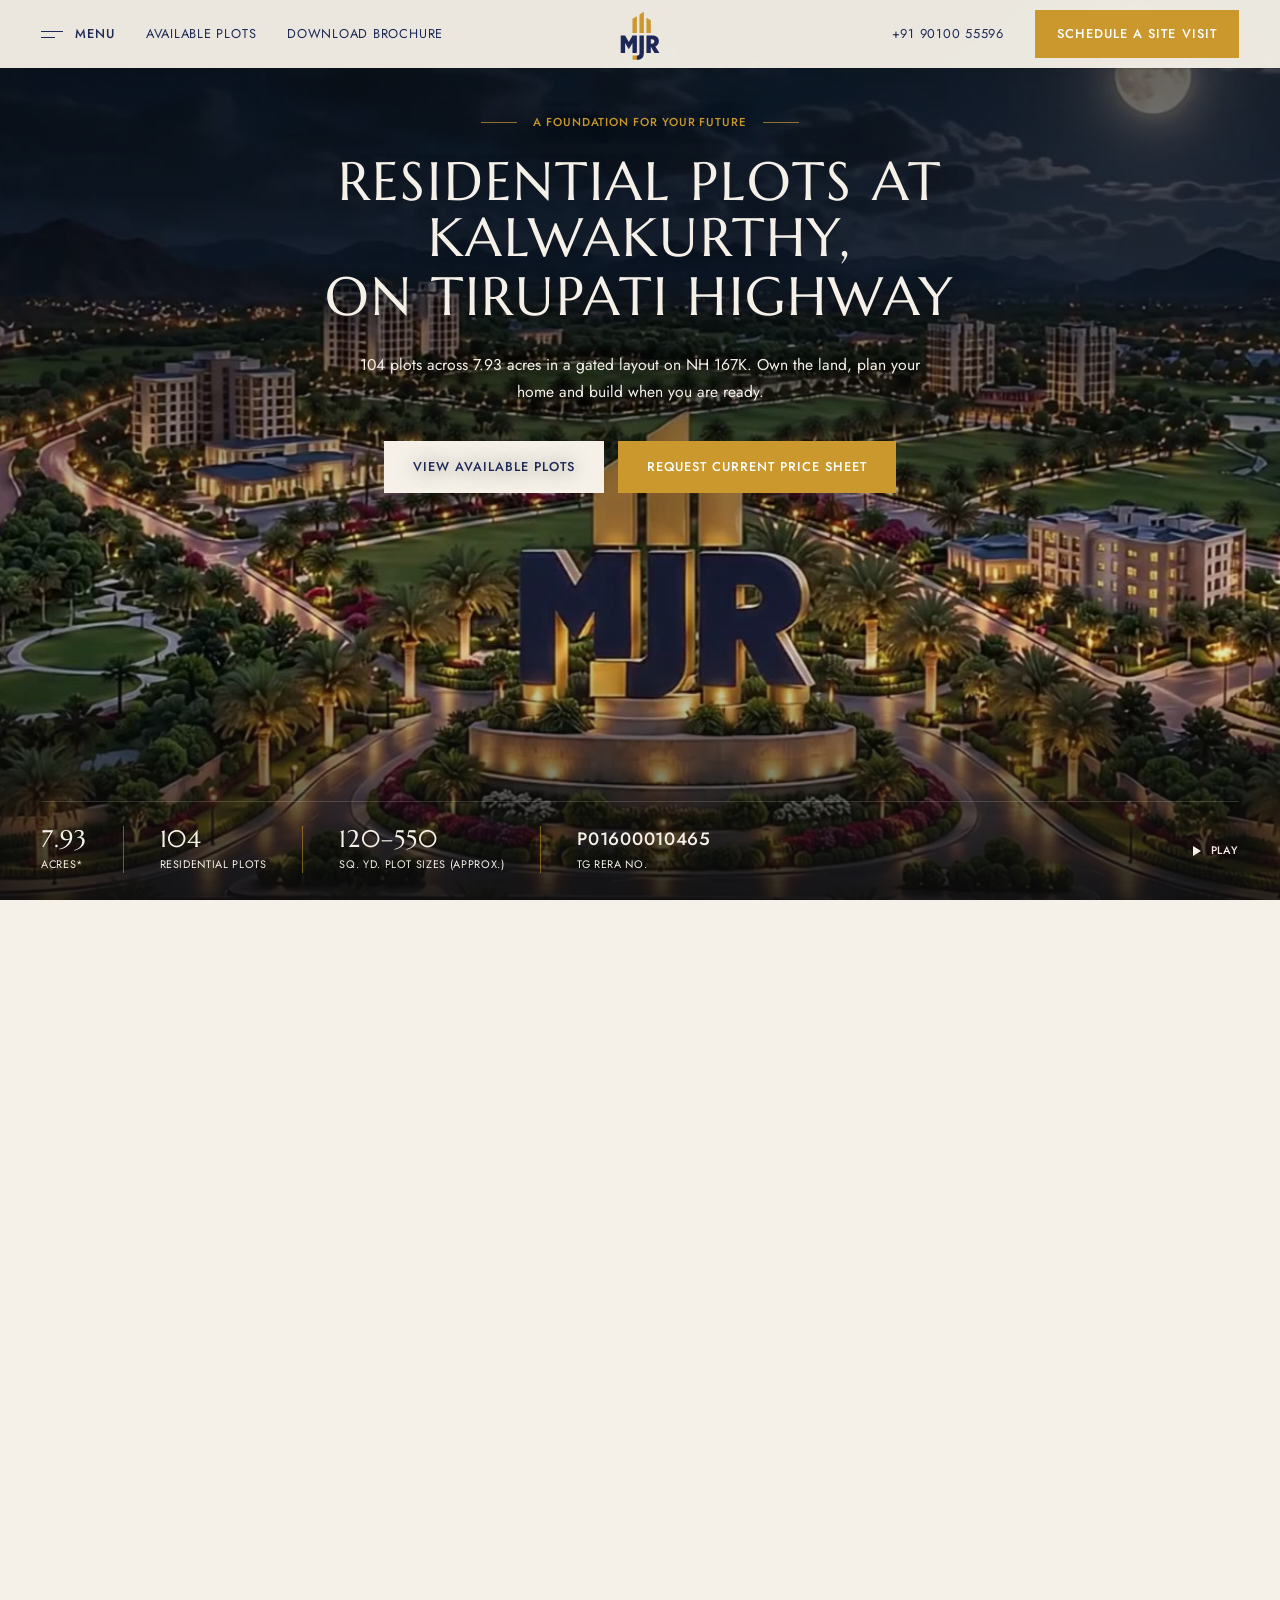
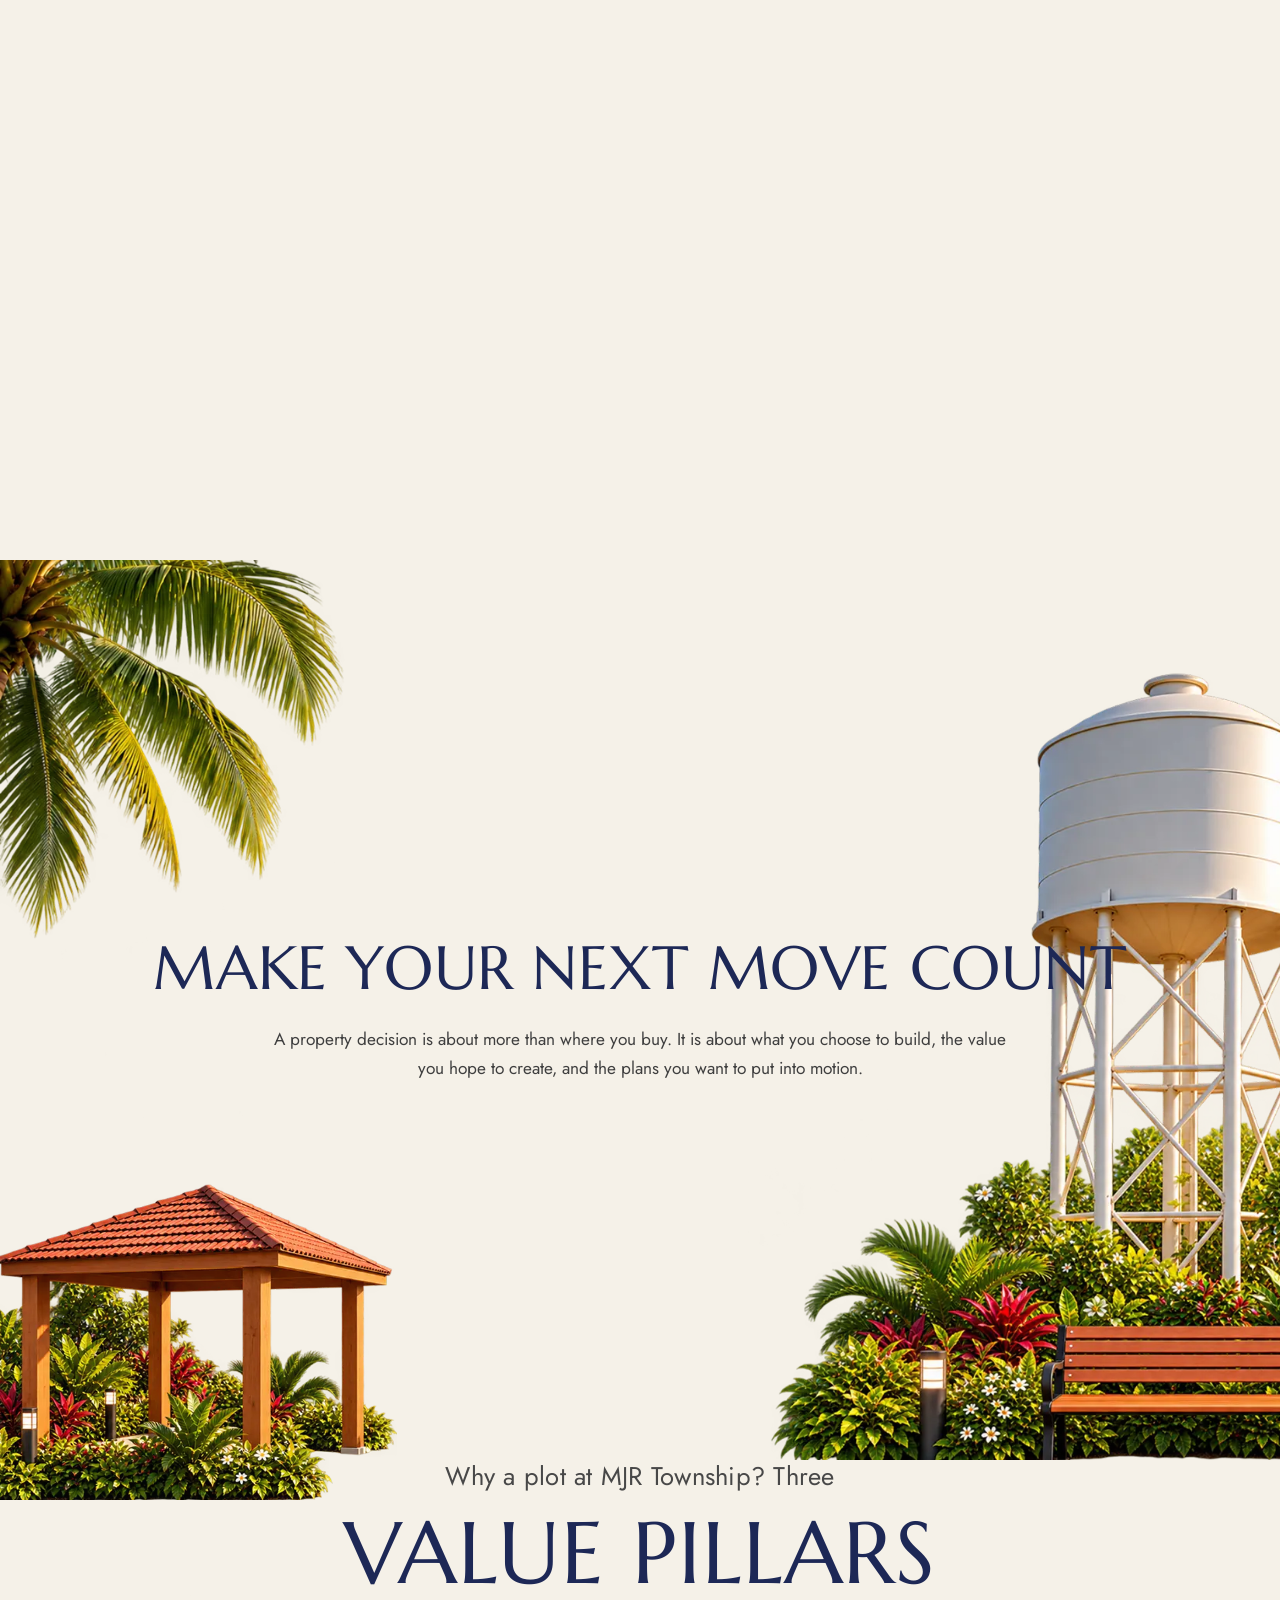
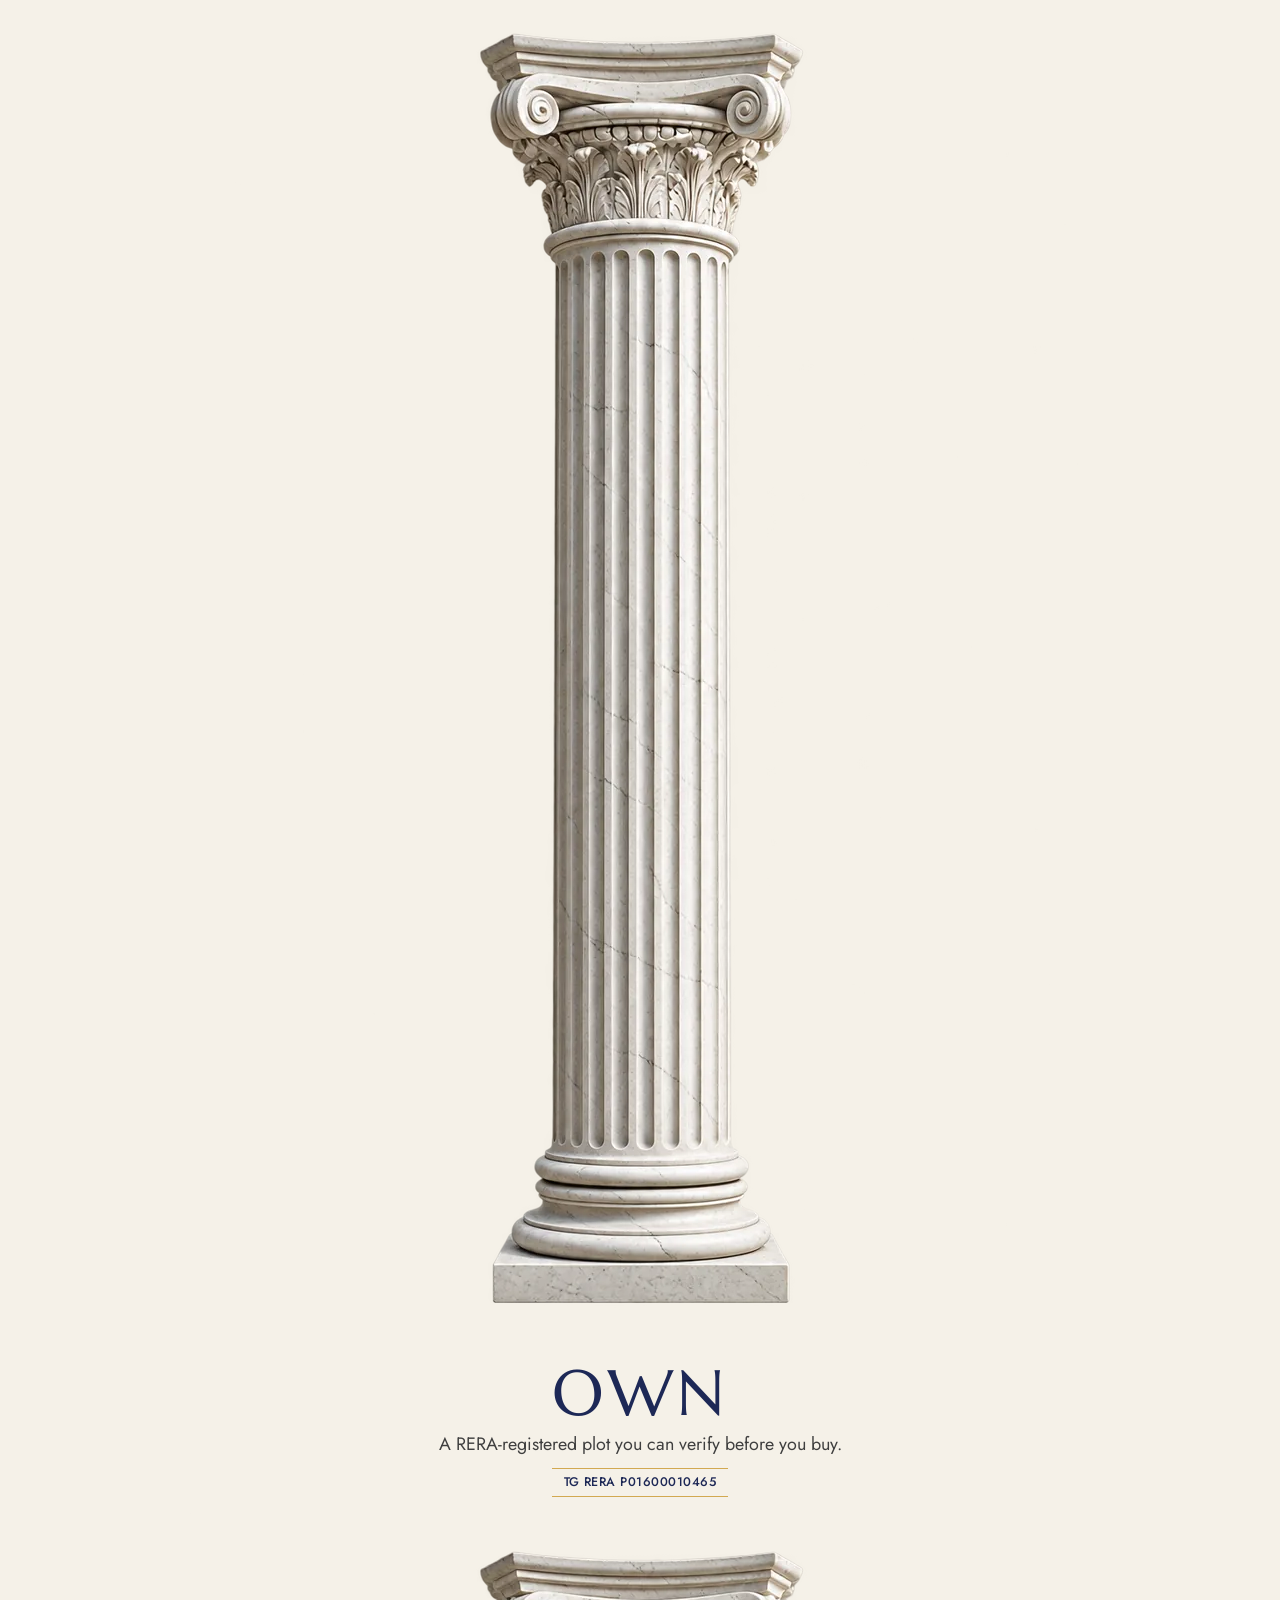
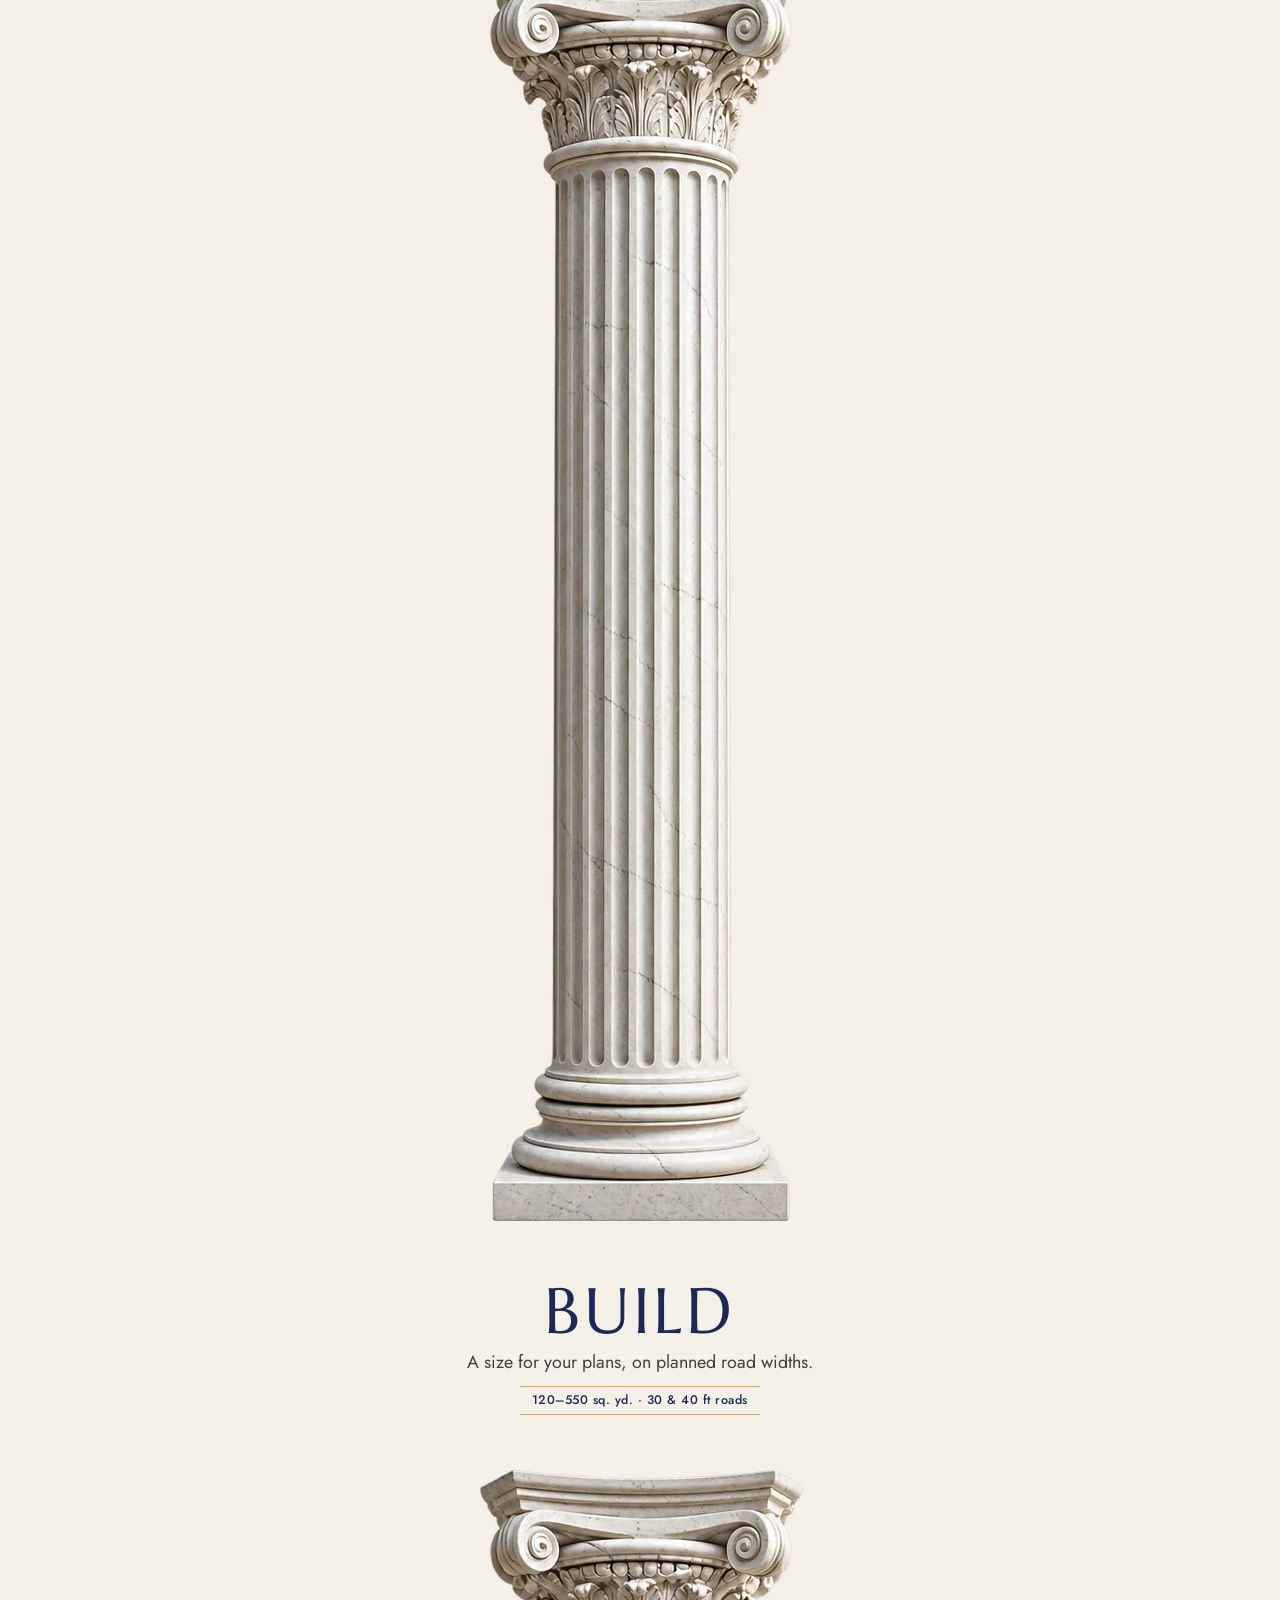
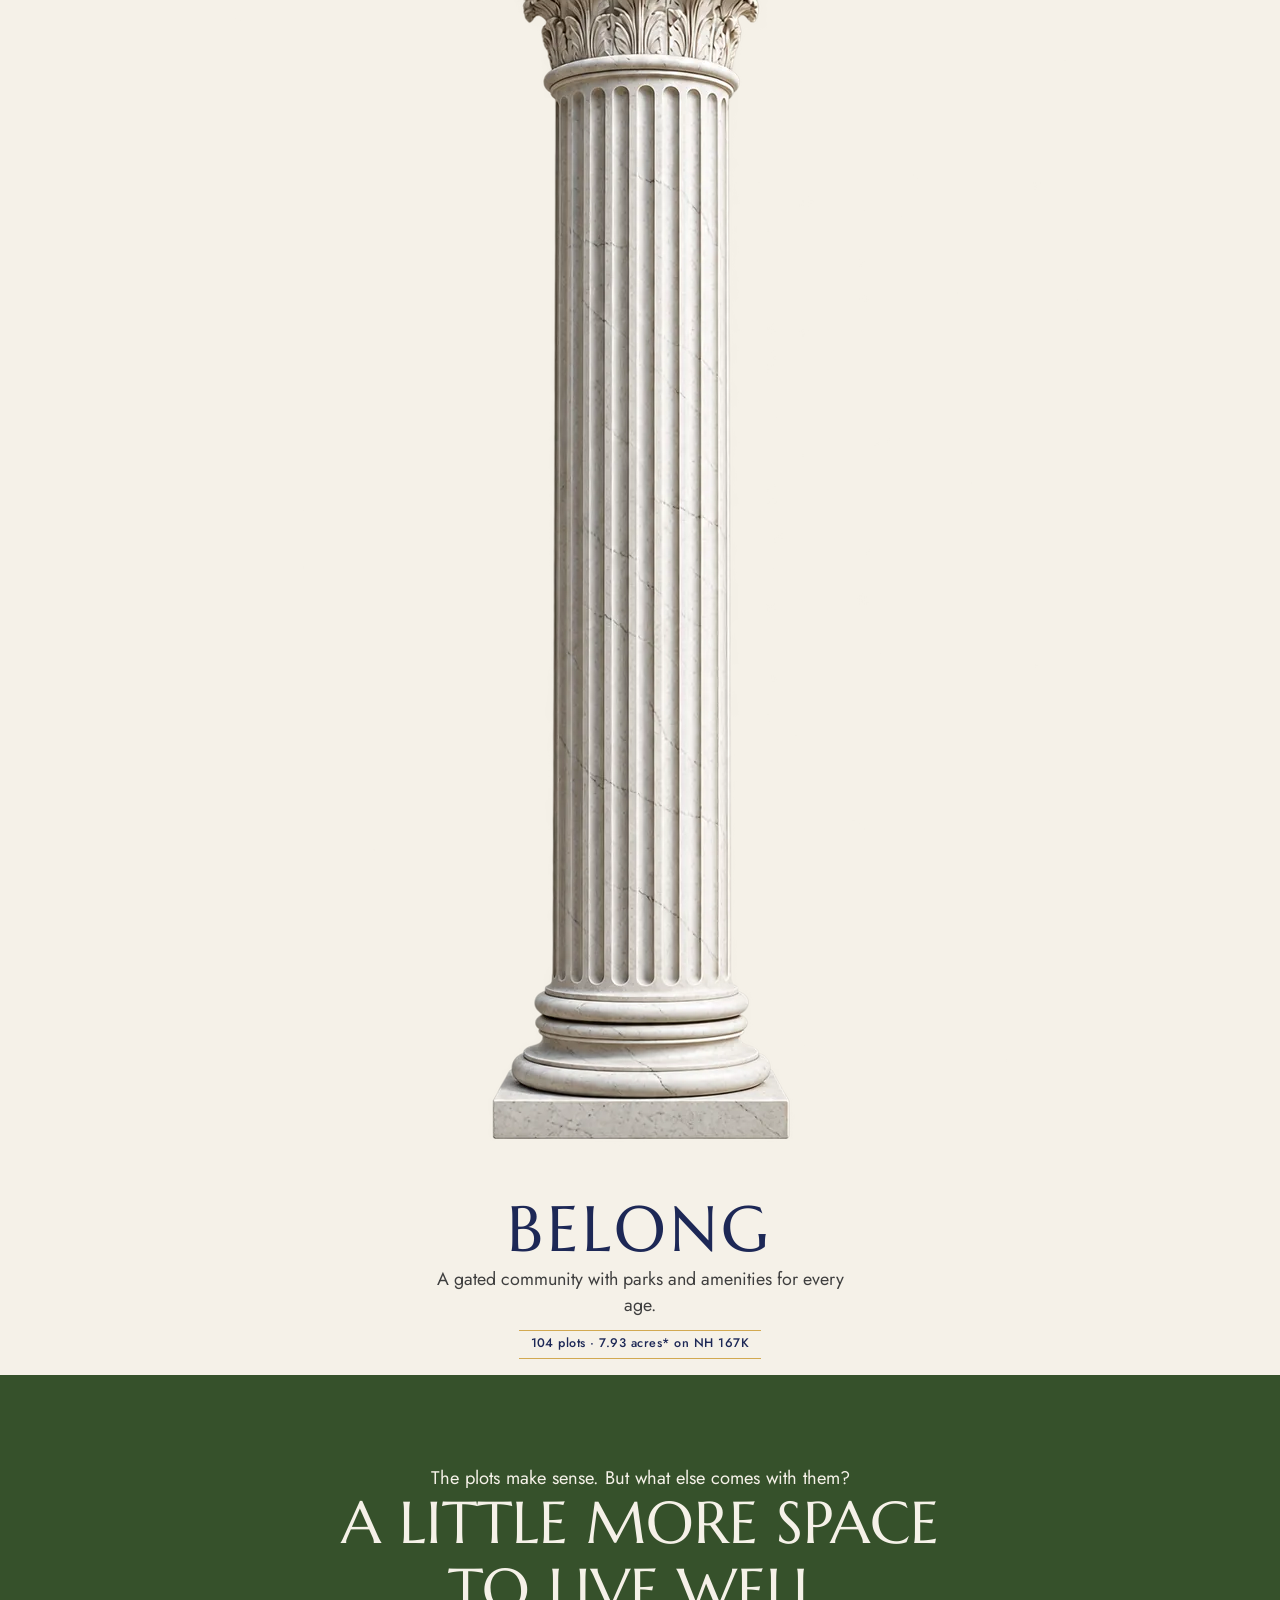
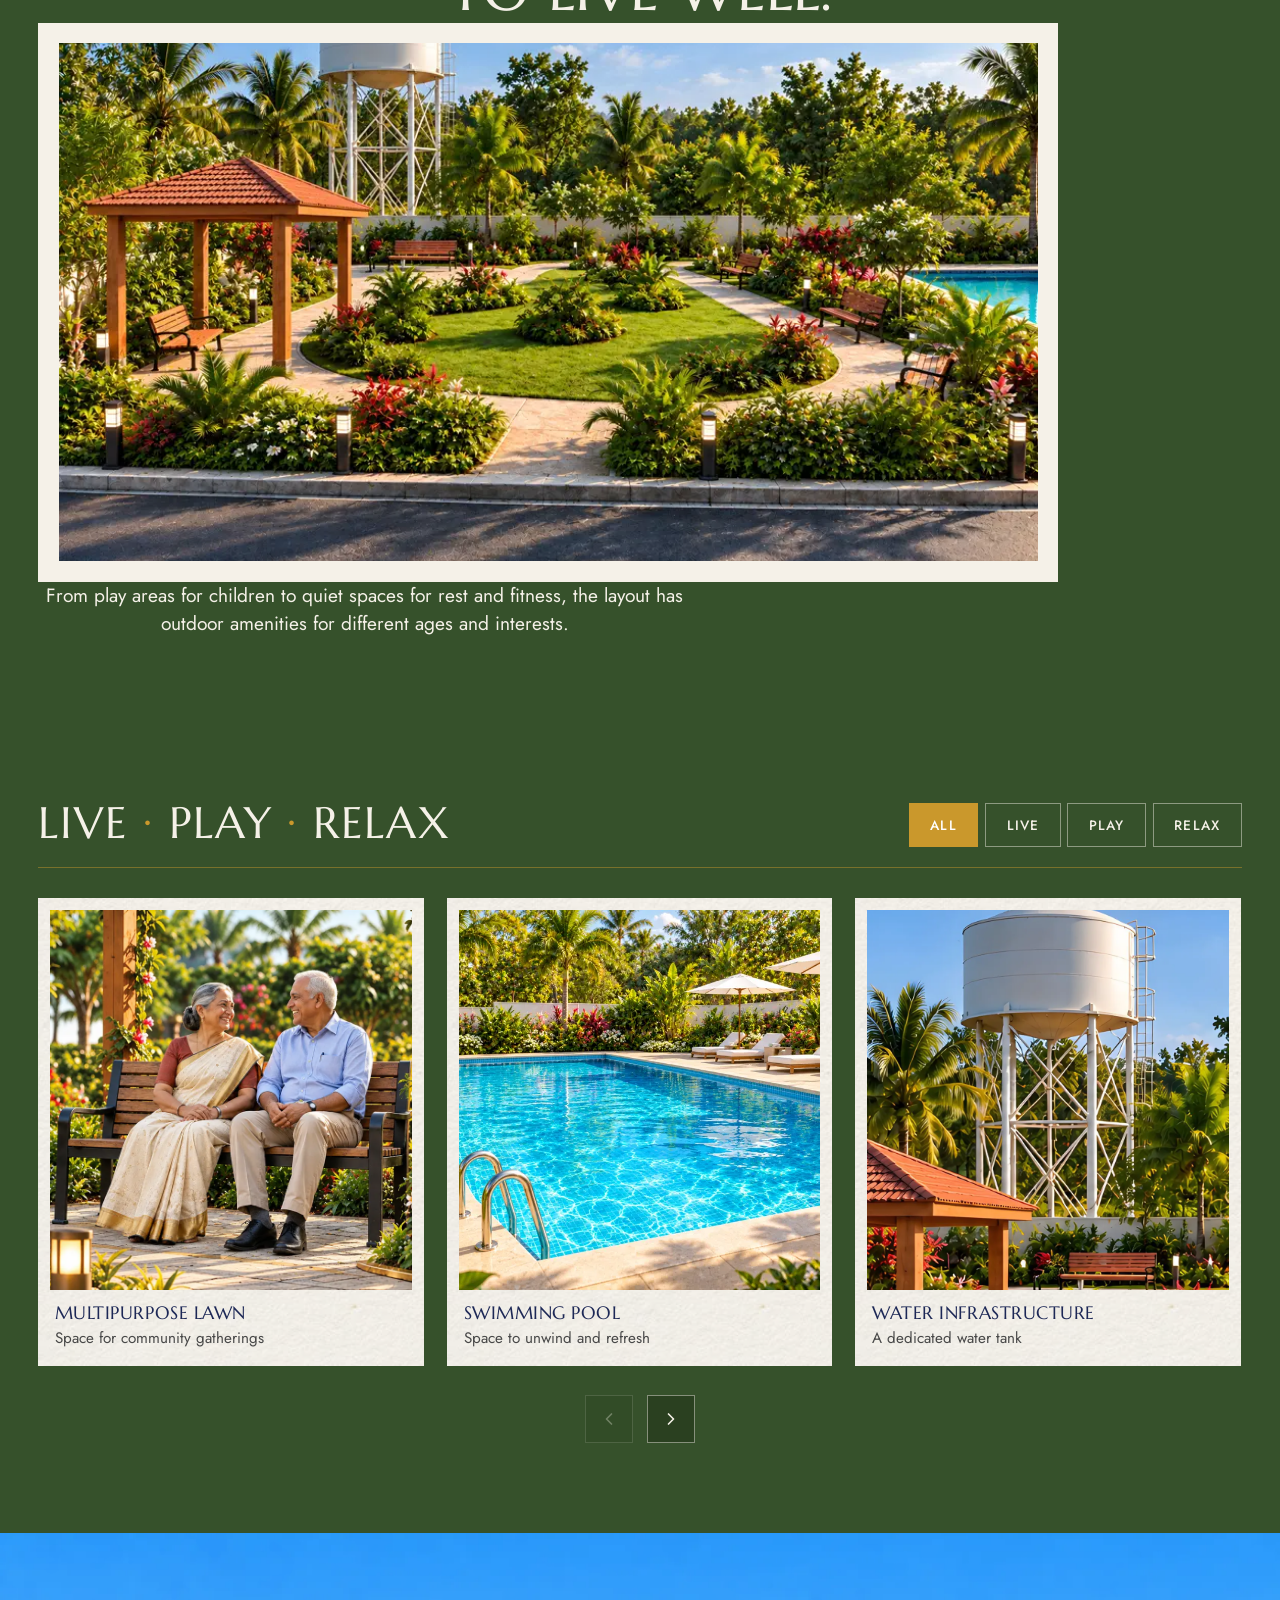
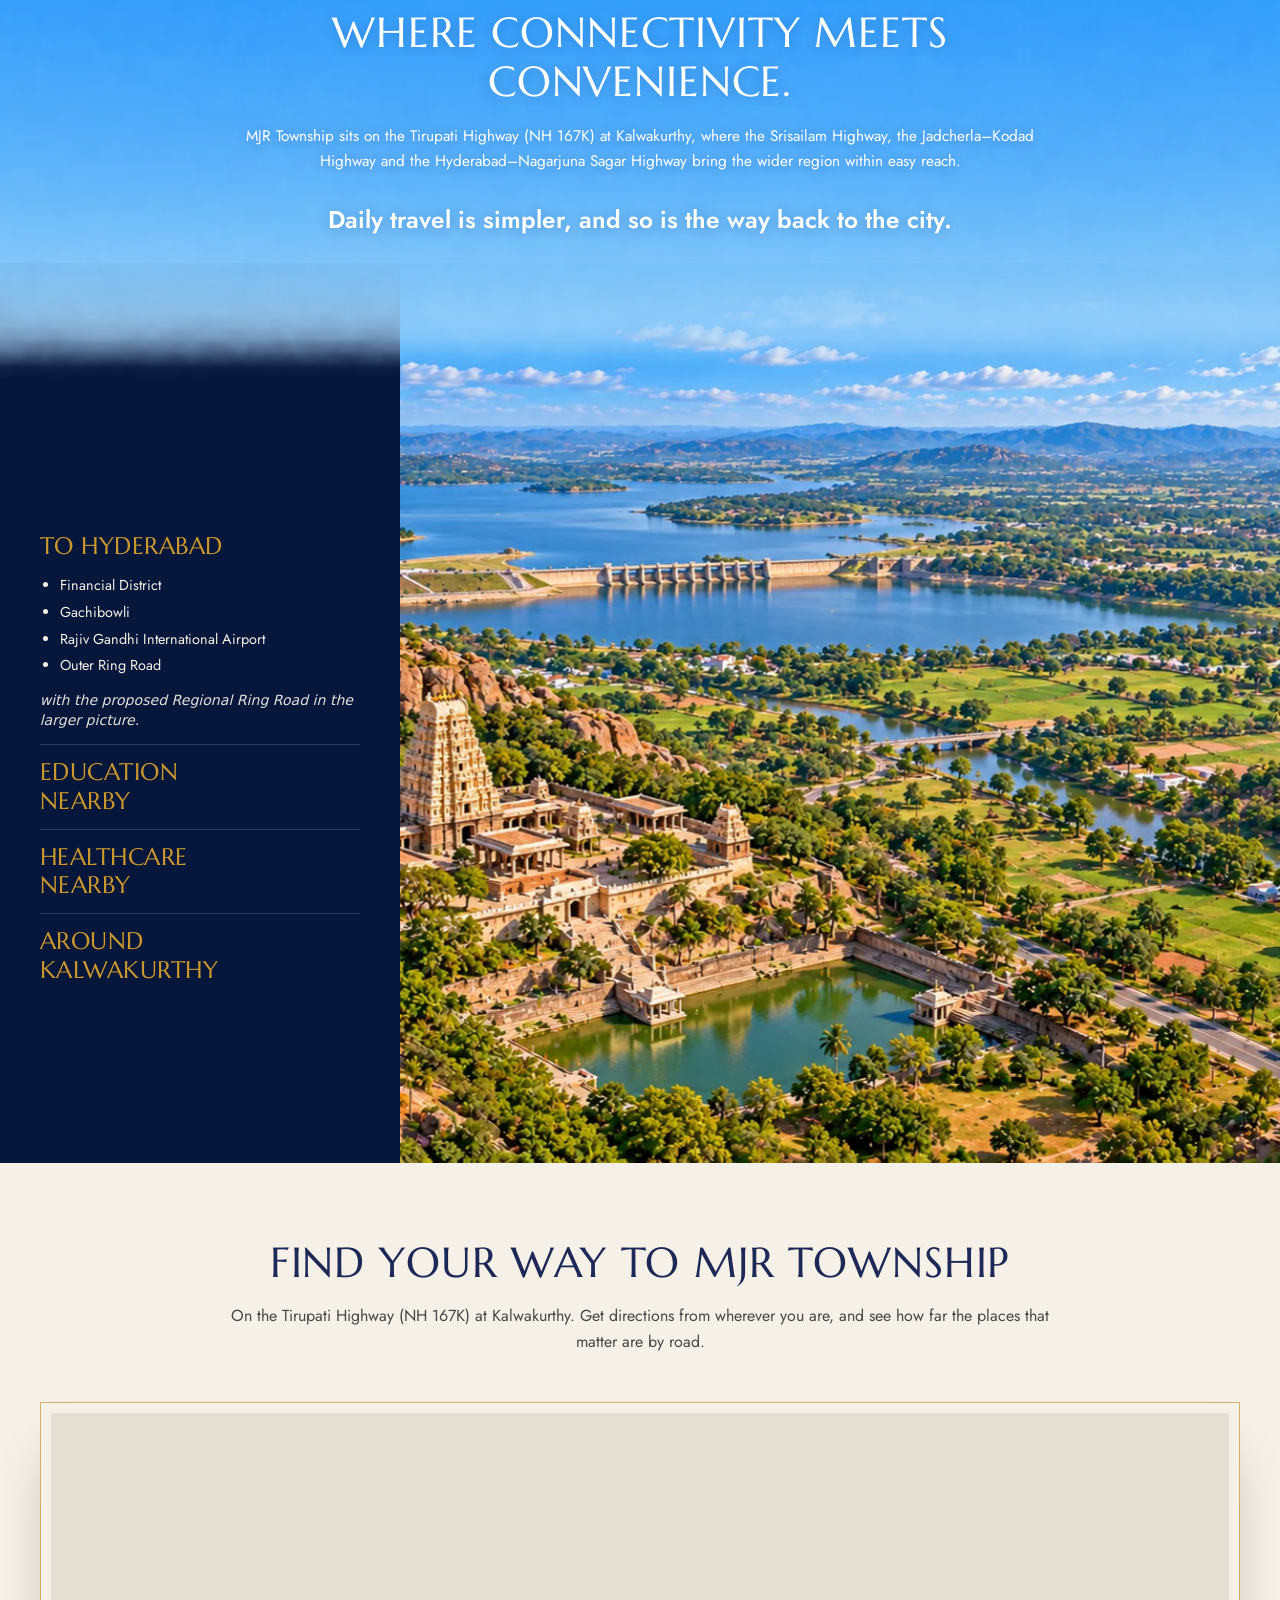
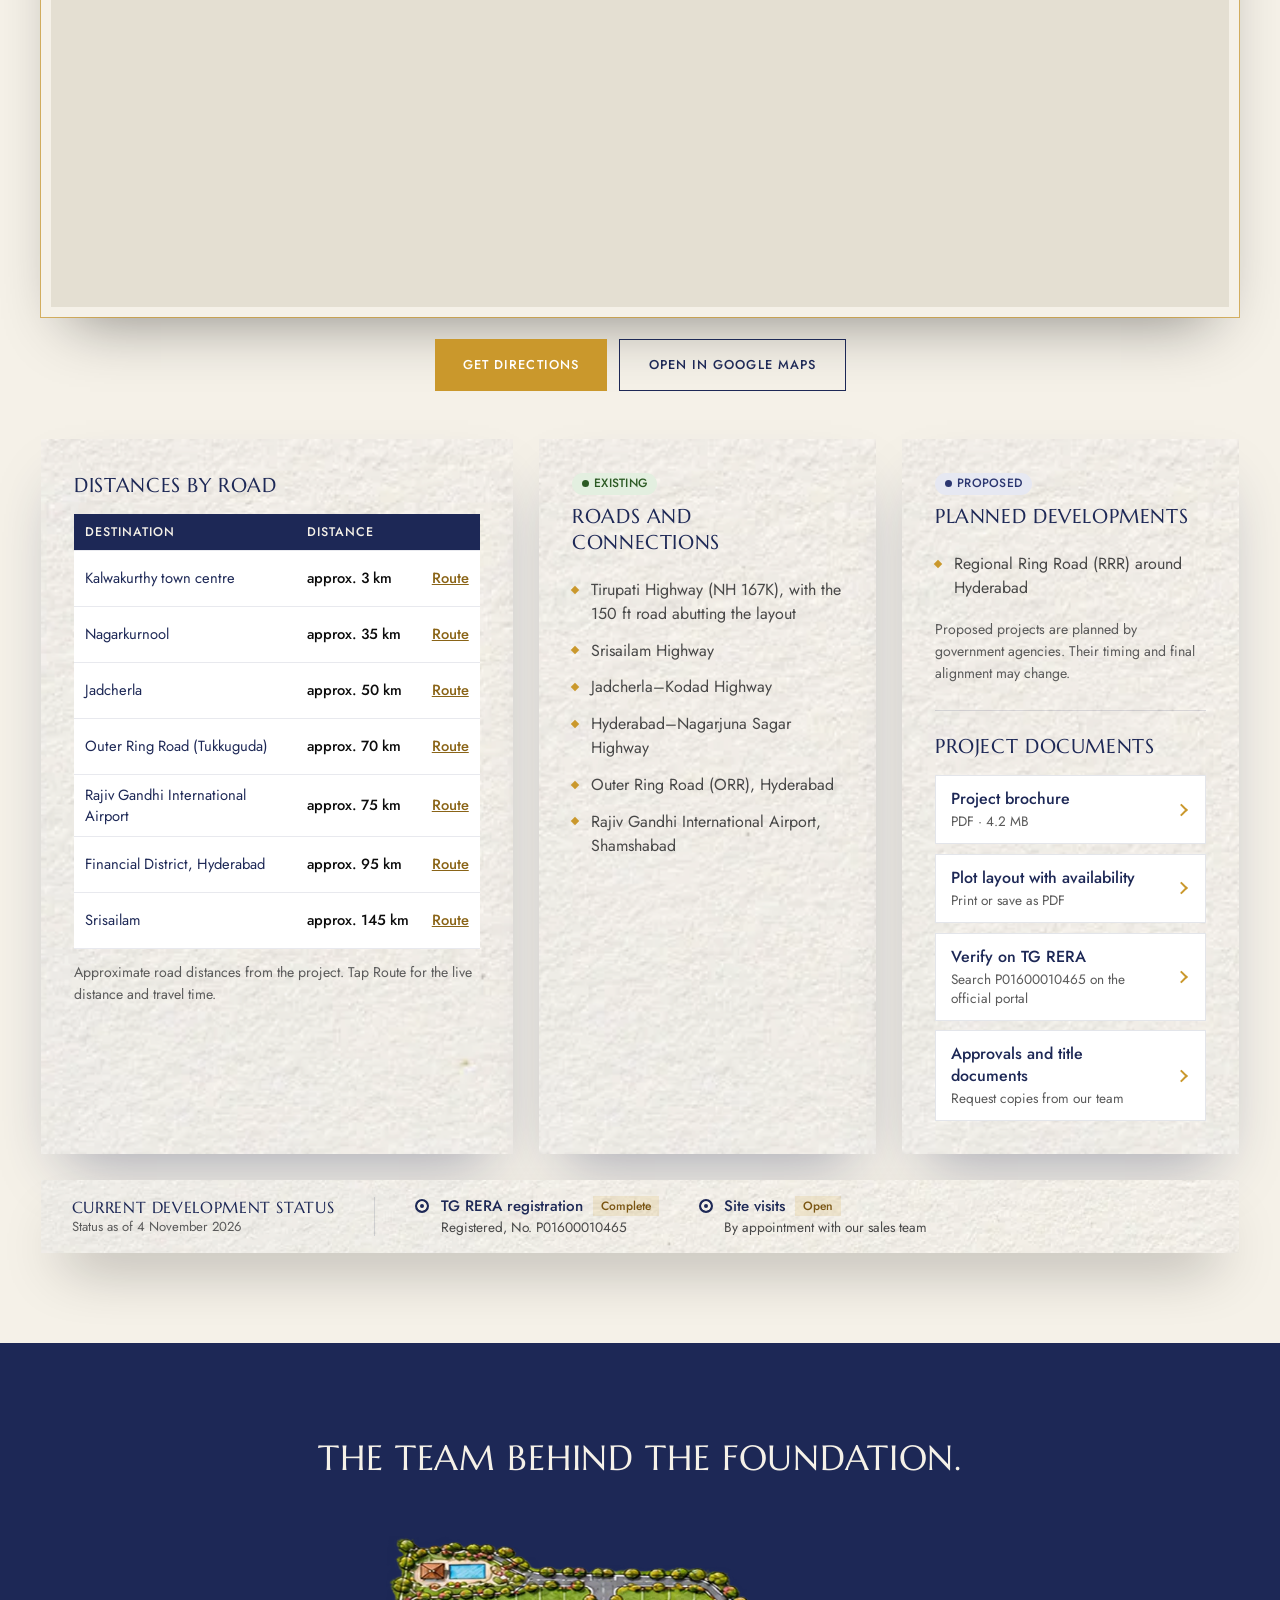
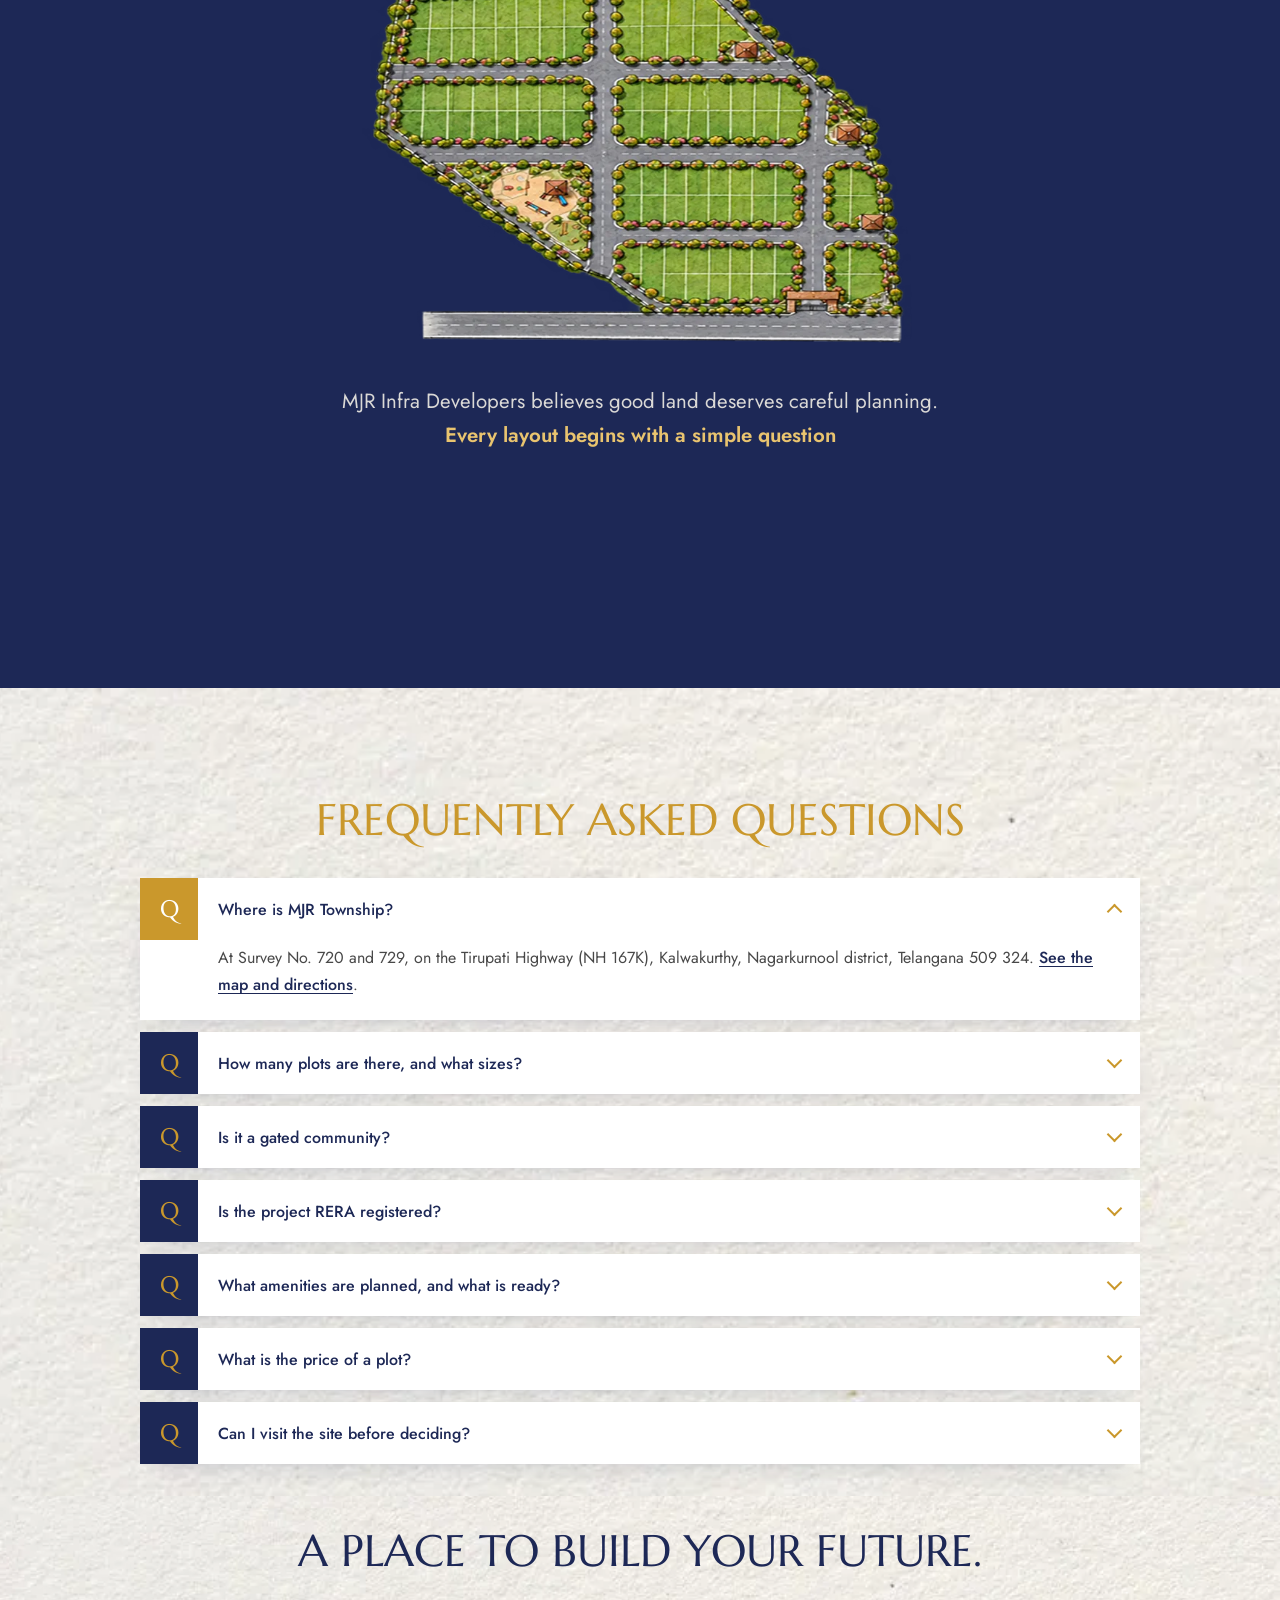
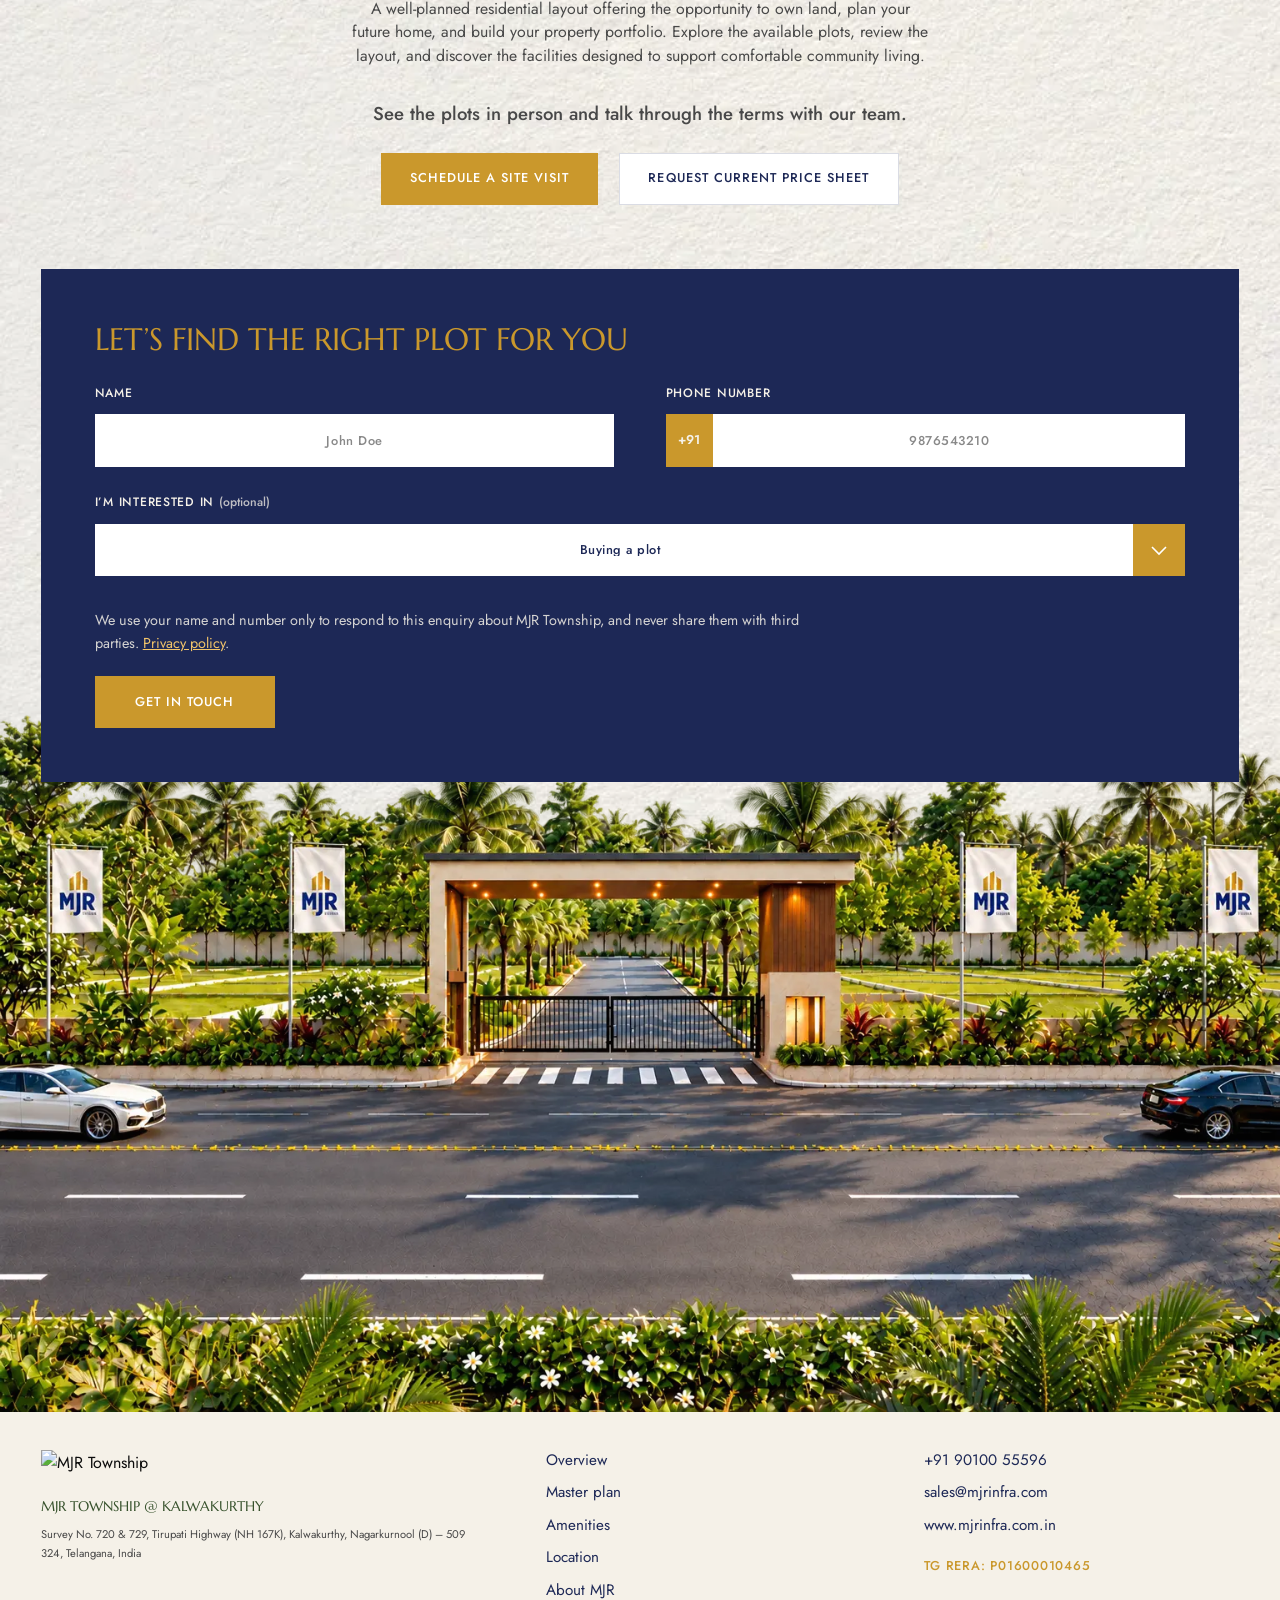
==== commit 785ee505: "Slide mobile connectivity sidebar from bottom, convert heavy PNGs to WebP, and remove 45 unused file" ====
--- a/index.html
+++ b/index.html
@@ -11,7 +11,7 @@
   <link rel="preconnect" href="https://fonts.gstatic.com" crossorigin>
   <link href="https://fonts.googleapis.com/css2?family=Jost:wght@400;500;600&family=Marcellus&display=swap" rel="stylesheet">
   <link rel="preload" as="image" href="Assets/web/hero-poster.jpg">
-  <link rel="stylesheet" href="css/styles.css?v=200">
+  <link rel="stylesheet" href="css/styles.css?v=201">
 </head>
 <body>
   <!-- Preloader: the MJR mark builds itself. Shown on first load and between
@@ -172,8 +172,8 @@
       <!-- Intro sequence inside the hero stage so it triggers immediately when ink fade is done -->
       <div class="intro" id="intro" aria-labelledby="introTitle">
         <figure class="intro__photo">
-          <img class="intro__sketch" src="Assets/Architectural Sketch of MJR Gate Entrance.png" alt="" aria-hidden="true" decoding="async">
-          <img class="intro__color" src="Assets/entrance-mjr.jpg" alt="The landscaped entrance to MJR Township, Kalwakurthy" decoding="async">
+          <img class="intro__sketch" src="Assets/web/architectural-sketch-gate-entrance.webp" alt="" aria-hidden="true" decoding="async">
+          <img class="intro__color" src="Assets/web/entrance-mjr.webp" alt="The landscaped entrance to MJR Township, Kalwakurthy" decoding="async">
           <div class="intro__overlay" aria-hidden="true" data-nav="navy"></div>
         </figure>
         <h2 class="intro__word" id="introTitle">
@@ -198,9 +198,9 @@
       <div class="why__track">
         <div class="why__panel why__panel--intro">
           <div class="why__scene" aria-hidden="true">
-            <img class="why__art why__art--palm" src="Assets/Tropical Gazebo Garden Cutout 1.png" alt="" decoding="async">
-            <img class="why__art why__art--gazebo" src="Assets/Tropical Garden Pavilion with Water Tower 1.png" alt="" decoding="async">
-            <img class="why__art why__art--tower" src="Assets/Tropical Garden Water Tower Scene.png" alt="" decoding="async">
+            <img class="why__art why__art--palm" src="Assets/web/tropical-gazebo-garden-cutout-1.webp" alt="" loading="lazy" decoding="async">
+            <img class="why__art why__art--gazebo" src="Assets/web/tropical-garden-pavilion-with-water-tower-1.webp" alt="" loading="lazy" decoding="async">
+            <img class="why__art why__art--tower" src="Assets/web/tropical-garden-water-tower-scene.webp" alt="" loading="lazy" decoding="async">
           </div>
           <div class="why__copy">
             <h2 class="why__title" id="why-h">Make your next move count</h2>
@@ -215,32 +215,32 @@
           </div>
           <ul class="pillars">
             <li class="pillar">
-              <img class="pillar__img" src="Assets/Ornate Marble Corinthian Column.png" alt="" aria-hidden="true" decoding="async">
+              <img class="pillar__img" src="Assets/web/ornate-marble-corinthian-column.webp" alt="" aria-hidden="true" loading="lazy" decoding="async">
               <span class="pillar__shadow" aria-hidden="true"></span>
               <div class="pillar__copy"><h3>Own</h3><p>A RERA-registered plot you can verify before you buy.</p><p class="pillar__fact">TG RERA P01600010465</p></div>
             </li>
             <li class="pillar">
-              <img class="pillar__img" src="Assets/Ornate Marble Corinthian Column.png" alt="" aria-hidden="true" decoding="async">
+              <img class="pillar__img" src="Assets/web/ornate-marble-corinthian-column.webp" alt="" aria-hidden="true" loading="lazy" decoding="async">
               <span class="pillar__shadow" aria-hidden="true"></span>
               <div class="pillar__copy"><h3>Build</h3><p>A size for your plans, on planned road widths.</p><p class="pillar__fact">120&ndash;550 sq. yd. &middot; 30 &amp; 40 ft roads</p></div>
             </li>
             <li class="pillar">
-              <img class="pillar__img" src="Assets/Ornate Marble Corinthian Column.png" alt="" aria-hidden="true" decoding="async">
+              <img class="pillar__img" src="Assets/web/ornate-marble-corinthian-column.webp" alt="" aria-hidden="true" loading="lazy" decoding="async">
               <span class="pillar__shadow" aria-hidden="true"></span>
               <div class="pillar__copy"><h3>Belong</h3><p>A gated community with parks and amenities for every age.</p><p class="pillar__fact">104 plots &middot; 7.93 acres* on NH 167K</p></div>
             </li>
           </ul>
           <div class="mplan" id="mplan">
             <!-- Grass ground: fills the frame and only eases in a little when a plot is selected (js/main.js) -->
-            <img class="mplan__img" src="Assets/Lush Grassland Garden Clusters.png" alt="" aria-hidden="true" decoding="async">
+            <img class="mplan__img" src="Assets/web/lush-grassland-garden-clusters.webp" alt="" aria-hidden="true" loading="lazy" decoding="async">
             <div class="mplan__stage" id="planStage">
-              <img class="mplan__plan" src="Assets/plots layout.svg?v=1" alt="MJR Township master layout: 104 plots in blocks between the internal roads, with the green and water zones, facing the 150 ft main road" decoding="async">
+              <img class="mplan__plan" src="Assets/plots layout.svg?v=1" alt="MJR Township master layout: 104 plots in blocks between the internal roads, with the green and water zones, facing the 150 ft main road" loading="lazy" decoding="async">
               <!-- Fill of the selected plot, traced from plots layout.svg (1920 x 1441 frame) -->
               <svg class="mplan__shape" viewBox="0 0 1920 1441" preserveAspectRatio="none" aria-hidden="true" focusable="false">
                 <polygon id="planShape" points=""></polygon>
               </svg>
               <!-- Bushes and roads overlay layer on top of the selected plot fill -->
-              <img class="mplan__roads" src="Assets/Triangular Garden Road Network 2.png?v=1" alt="" aria-hidden="true" decoding="async">
+              <img class="mplan__roads" src="Assets/web/triangular-garden-road-network-2.webp" alt="" aria-hidden="true" loading="lazy" decoding="async">
             </div>
             <div class="mplan__pins" id="planPins" aria-label="Plots on the master plan"></div>
 
@@ -630,7 +630,7 @@
            pushed to the left by the destination image pane; each subsequent image opens from bottom-right -->
       <div class="conn__stage">
         <div class="conn__scene">
-          <img class="conn__intro-img" src="Assets/MJR Luxury Township Entrance and Mountains.png" alt="MJR Township entrance with mountains in the background" decoding="async">
+          <img class="conn__intro-img" src="Assets/web/mjr-luxury-township-entrance-mountains.webp" alt="MJR Township entrance with mountains in the background" loading="lazy" decoding="async">
 
           <aside class="conn__sidebar" id="connSidebar" aria-label="Connectivity highlights">
             <div class="conn__acc">
@@ -689,10 +689,10 @@
           </aside>
 
           <div class="conn__gallery" id="connGallery">
-            <img class="conn__dest-img" src="Assets/Modern Tech District and Airport Skyline.png" alt="To Hyderabad — Financial District, Gachibowli and Rajiv Gandhi International Airport skyline" loading="lazy" decoding="async">
-            <img class="conn__dest-img" src="Assets/Aerial Campus Panorama with Flags.png" alt="Education nearby — university and school campuses" loading="lazy" decoding="async">
-            <img class="conn__dest-img" src="Assets/Modern Hospital Campus in a Lush Cityscape.png" alt="Healthcare nearby — modern hospital campus" loading="lazy" decoding="async">
-            <img class="conn__dest-img" src="Assets/Temples, Reservoirs and Buddha Vista.png" alt="Around Kalwakurthy — temples, reservoirs and Gautama Buddha statue" loading="lazy" decoding="async">
+            <img class="conn__dest-img" src="Assets/web/modern-tech-district-airport-skyline.webp" alt="To Hyderabad — Financial District, Gachibowli and Rajiv Gandhi International Airport skyline" loading="lazy" decoding="async">
+            <img class="conn__dest-img" src="Assets/web/aerial-campus-panorama-flags.webp" alt="Education nearby — university and school campuses" loading="lazy" decoding="async">
+            <img class="conn__dest-img" src="Assets/web/modern-hospital-campus-cityscape.webp" alt="Healthcare nearby — modern hospital campus" loading="lazy" decoding="async">
+            <img class="conn__dest-img" src="Assets/web/temples-reservoirs-buddha-vista.webp" alt="Around Kalwakurthy — temples, reservoirs and Gautama Buddha statue" loading="lazy" decoding="async">
           </div>
         </div>
       </div>
@@ -770,49 +770,20 @@
 
     <!-- 12. About: the team behind the foundation -->
     <section class="about" id="about" aria-labelledby="aboutTitle" data-about-opt="b">
-      <!-- Pinned stage: title blurs in on cream, moves up as the layout sketches
-           slide in and turn, with the two lines below; then the aerial view fades
-           in, a stack of cards lands in the centre and each scroll sends the top
-           card up as the view eases in; then the leadership letter (js/about.js) -->
       <div class="about__stage">
-        <img class="about__paper" src="Assets/paper-texture-2.png" alt="" aria-hidden="true" decoding="async">
-        <img class="about__bg" src="Assets/23.png" alt="" aria-hidden="true" decoding="async">
         <div class="about__head">
           <h2 class="about__title" id="aboutTitle">The team behind the foundation.</h2>
         </div>
         <div class="about__sketch" aria-hidden="true">
-          <img src="Assets/outline-sketch-1.png" alt="" decoding="async">
-          <img src="Assets/outline-sketch-2.png" alt="" decoding="async">
-          <img src="Assets/outline-sketch-3.png" alt="" decoding="async">
+          <img src="Assets/web/outline-sketch-1.webp" alt="" loading="lazy" decoding="async">
+          <img src="Assets/web/outline-sketch-2.webp" alt="" loading="lazy" decoding="async">
+          <img src="Assets/web/outline-sketch-3.webp" alt="" loading="lazy" decoding="async">
         </div>
         <div class="about__lines">
           <p class="about__line">MJR Infra Developers believes good land deserves careful planning.</p>
           <p class="about__line about__line--strong">Every layout begins with a simple question</p>
         </div>
-        <div class="about__deck">
-          <article class="about__card">
-            <p class="about__q"><span>Q.</span> How will people live here, five and ten years from now?</p>
-            <p class="about__a"><span>A.</span> Roads, open spaces and plot sizes are planned around that answer.</p>
-            <footer class="about__foot"><span class="about__tag">#About MJR</span><span class="about__kind">The Question</span></footer>
-          </article>
-          <article class="about__card">
-            <p class="about__fact">Since 2012</p>
-            <footer class="about__foot"><span class="about__tag">#About MJR</span><span class="about__kind">Our Story</span></footer>
-          </article>
-          <article class="about__card">
-            <p class="about__fact">12+ Years of experience</p>
-            <footer class="about__foot"><span class="about__tag">#About MJR</span><span class="about__kind">Our Story</span></footer>
-          </article>
-          <article class="about__card">
-            <p class="about__fact">9 Projects delivered</p>
-            <footer class="about__foot"><span class="about__tag">#About MJR</span><span class="about__kind">Our Story</span></footer>
-          </article>
-          <article class="about__card">
-            <p class="about__fact">1,200+ Families served</p>
-            <footer class="about__foot"><span class="about__tag">#About MJR</span><span class="about__kind">Our Story</span></footer>
-          </article>
-        </div>
-        <!-- Option B: Plain ivory #F5F1E8 panel that slides in from the right with scroll-revealed facts and construction video -->
+        <!-- Ivory #F5F1E8 panel that slides in from the right with scroll-revealed facts and construction video -->
         <div class="about__split">
           <div class="about__split-copy">
             <div class="about__split-qa">
@@ -836,10 +807,6 @@
           <div class="about__split-media">
             <video class="about__video" id="aboutVideo" src="Assets/construction-video-scrub.mp4" muted playsinline preload="none" poster="Assets/web/construction-poster.jpg" aria-hidden="true"></video>
           </div>
-        </div>
-        <div class="about__opts" role="group" aria-label="Facts layout options" hidden>
-          <button type="button" class="about__opt" data-about-opt="a" aria-pressed="false">Option A</button>
-          <button type="button" class="about__opt is-active" data-about-opt="b" aria-pressed="true">Option B</button>
         </div>
         <div class="about__blur" aria-hidden="true"></div>
         <div class="letter__env">
@@ -945,7 +912,7 @@
       </div>
 
       <div class="enquire__gate">
-        <img src="Assets/Luxury MJR Gatehouse Entrance.png" alt="The MJR Township gatehouse entrance on the highway" loading="lazy" decoding="async">
+        <img src="Assets/web/luxury-mjr-gatehouse-entrance.webp" alt="The MJR Township gatehouse entrance on the highway" loading="lazy" decoding="async">
       </div>
     </section>
   </main>
@@ -1041,10 +1008,10 @@
   <script src="https://cdn.jsdelivr.net/npm/lenis@1.1.13/dist/lenis.min.js" defer></script>
   <script src="js/site-data.js?v=3" defer></script>
   <script src="js/plots-data.js?v=16" defer></script>
-  <script src="js/main.js?v=93" defer></script>
+  <script src="js/main.js?v=94" defer></script>
   <script src="js/amenities.js?v=49" defer></script>
-  <script src="js/connectivity.js?v=34" defer></script>
-  <script src="js/about.js?v=54" defer></script>
+  <script src="js/connectivity.js?v=35" defer></script>
+  <script src="js/about.js?v=55" defer></script>
   <script src="js/sections.js?v=46" defer></script>
 </body>
 </html>
--- a/css/styles.css
+++ b/css/styles.css
@@ -1852,7 +1852,7 @@
   right: 8.57%;
   top: 44.5%;
   height: 33.5%;
-  background: #F5F1E8 url("../Assets/paper-texture.png") center / 240px auto;
+  background: #F5F1E8 url("../Assets/web/paper-texture.webp") center / 240px auto;
   border: 1px solid rgba(29, 40, 86, 0.22);
   border-radius: 4px;
   box-shadow: 0 20px 48px -10px rgba(29, 40, 86, 0.5), 0 4px 14px rgba(29, 40, 86, 0.2);
@@ -2154,7 +2154,7 @@
 .paper,
 .pcard__pager,
 .pcard__dir {
-  background: #F5F1E8 url("../Assets/paper-texture.png") center / 300% auto;
+  background: #F5F1E8 url("../Assets/web/paper-texture.webp") center / 300% auto;
 }
 
 /* Pager patch (505,698 140x36) - mathematically aligned */
@@ -2351,7 +2351,7 @@
   transform: translateY(-50%);
   padding: 0.7rem 1.25rem;
   background-color: #F5F1E8 !important;
-  background-image: url("../Assets/paper-texture.png");
+  background-image: url("../Assets/web/paper-texture.webp");
   background-position: center;
   background-size: 240px auto;
   opacity: 1 !important;
@@ -4412,7 +4412,7 @@
   right: 0;
   bottom: calc(-1 * clamp(60px, 10vw, 220px));
   z-index: -1;
-  background: url("../Assets/sky-cloud-bank.png") center bottom / cover no-repeat;
+  background: url("../Assets/web/sky-cloud-bank.webp") center bottom / cover no-repeat;
   pointer-events: none;
 }
 
@@ -4702,40 +4702,50 @@
   }
 
   .conn__sidebar {
-    width: 46vw;
-    padding: calc(var(--bar-h) + 0.5rem) 0.85rem calc(54px + 0.5rem);
+    top: auto;
+    bottom: 0;
+    left: 0;
+    right: 0;
+    width: 100%;
+    height: 52svh;
+    padding: 1rem var(--gutter) calc(54px + 0.75rem + env(safe-area-inset-bottom));
+    justify-content: center;
   }
 
   .conn__gallery {
-    left: 46vw;
-    width: 54vw;
+    top: 0;
+    bottom: 52svh;
+    left: 0;
+    right: 0;
+    width: 100%;
+    height: 48svh;
   }
 
   .conn__acc-item {
-    padding: clamp(0.45rem, 1.1svh, 0.8rem) 0;
+    padding: clamp(0.42rem, 1.05svh, 0.75rem) 0;
   }
 
   .conn__acc-inner {
-    padding-top: 0.45rem;
+    padding-top: 0.4rem;
   }
 
   .conn__acc-title {
-    font-size: clamp(0.88rem, 3.4vw, 1.15rem);
+    font-size: clamp(0.95rem, 3.8vw, 1.2rem);
   }
 
   .conn__card-list {
-    padding-left: 1rem;
-    gap: 0.2rem;
+    padding-left: 1.1rem;
+    gap: 0.18rem;
   }
 
   .conn__card-list,
   .conn__card-note {
-    font-size: clamp(0.72rem, 2.6vw, 0.88rem);
+    font-size: clamp(0.78rem, 3.1vw, 0.92rem);
     line-height: 1.38;
   }
 
   .conn__card-note {
-    margin-top: 0.45rem;
+    margin-top: 0.4rem;
   }
 
 }
@@ -4909,7 +4919,7 @@
   display: flex;
   flex-direction: column;
   padding: clamp(28px, 2.6vw, 50px) clamp(30px, 2.6vw, 50px) clamp(24px, 2vw, 40px);
-  background: #F5F1E8 url("../Assets/paper-texture.png") center / 240px auto;
+  background: #F5F1E8 url("../Assets/web/paper-texture.webp") center / 240px auto;
   border: 1px solid rgba(66, 66, 66, 0.25);
   box-shadow: 0 24px 50px -18px rgba(12, 12, 12, 0.5);
   transform-origin: 50% 0;
@@ -5286,7 +5296,7 @@
   position: absolute;
   inset: 0;
   z-index: -1;
-  background: url("../Assets/paper-texture-2.png") center / cover;
+  background: url("../Assets/web/paper-texture.webp") center / cover;
   opacity: 0.35;
   mix-blend-mode: multiply;
   pointer-events: none;
@@ -5481,12 +5491,12 @@
   inset: 0;
   z-index: -1;
   pointer-events: none;
-  background: url("../Assets/paper-texture.png") center / cover;
+  background: url("../Assets/web/paper-texture.webp") center / cover;
   transition: opacity 2.4s ease;
 }
 
 .enquire::before {
-  background: url("../Assets/paper-texture.png") center top / 100% auto repeat-y;
+  background: url("../Assets/web/paper-texture.webp") center top / 100% auto repeat-y;
 }
 
 .paper-gone .faq::before,
@@ -6449,7 +6459,7 @@
   position: absolute;
   inset: 0;
   z-index: -1;
-  background: url("../Assets/paper-texture.png") center / cover;
+  background: url("../Assets/web/paper-texture.webp") center / cover;
   opacity: 0.5;
   pointer-events: none;
 }
@@ -6654,7 +6664,7 @@
   position: absolute;
   inset: 0;
   z-index: -1;
-  background: url("../Assets/paper-texture.png") center / cover;
+  background: url("../Assets/web/paper-texture.webp") center / cover;
   opacity: 0.8;
   pointer-events: none;
 }
@@ -7553,7 +7563,7 @@
   position: absolute;
   inset: 0;
   z-index: -1;
-  background: url("../Assets/paper-texture.png") center / cover;
+  background: url("../Assets/web/paper-texture.webp") center / cover;
   opacity: 0.8;
   pointer-events: none;
 }
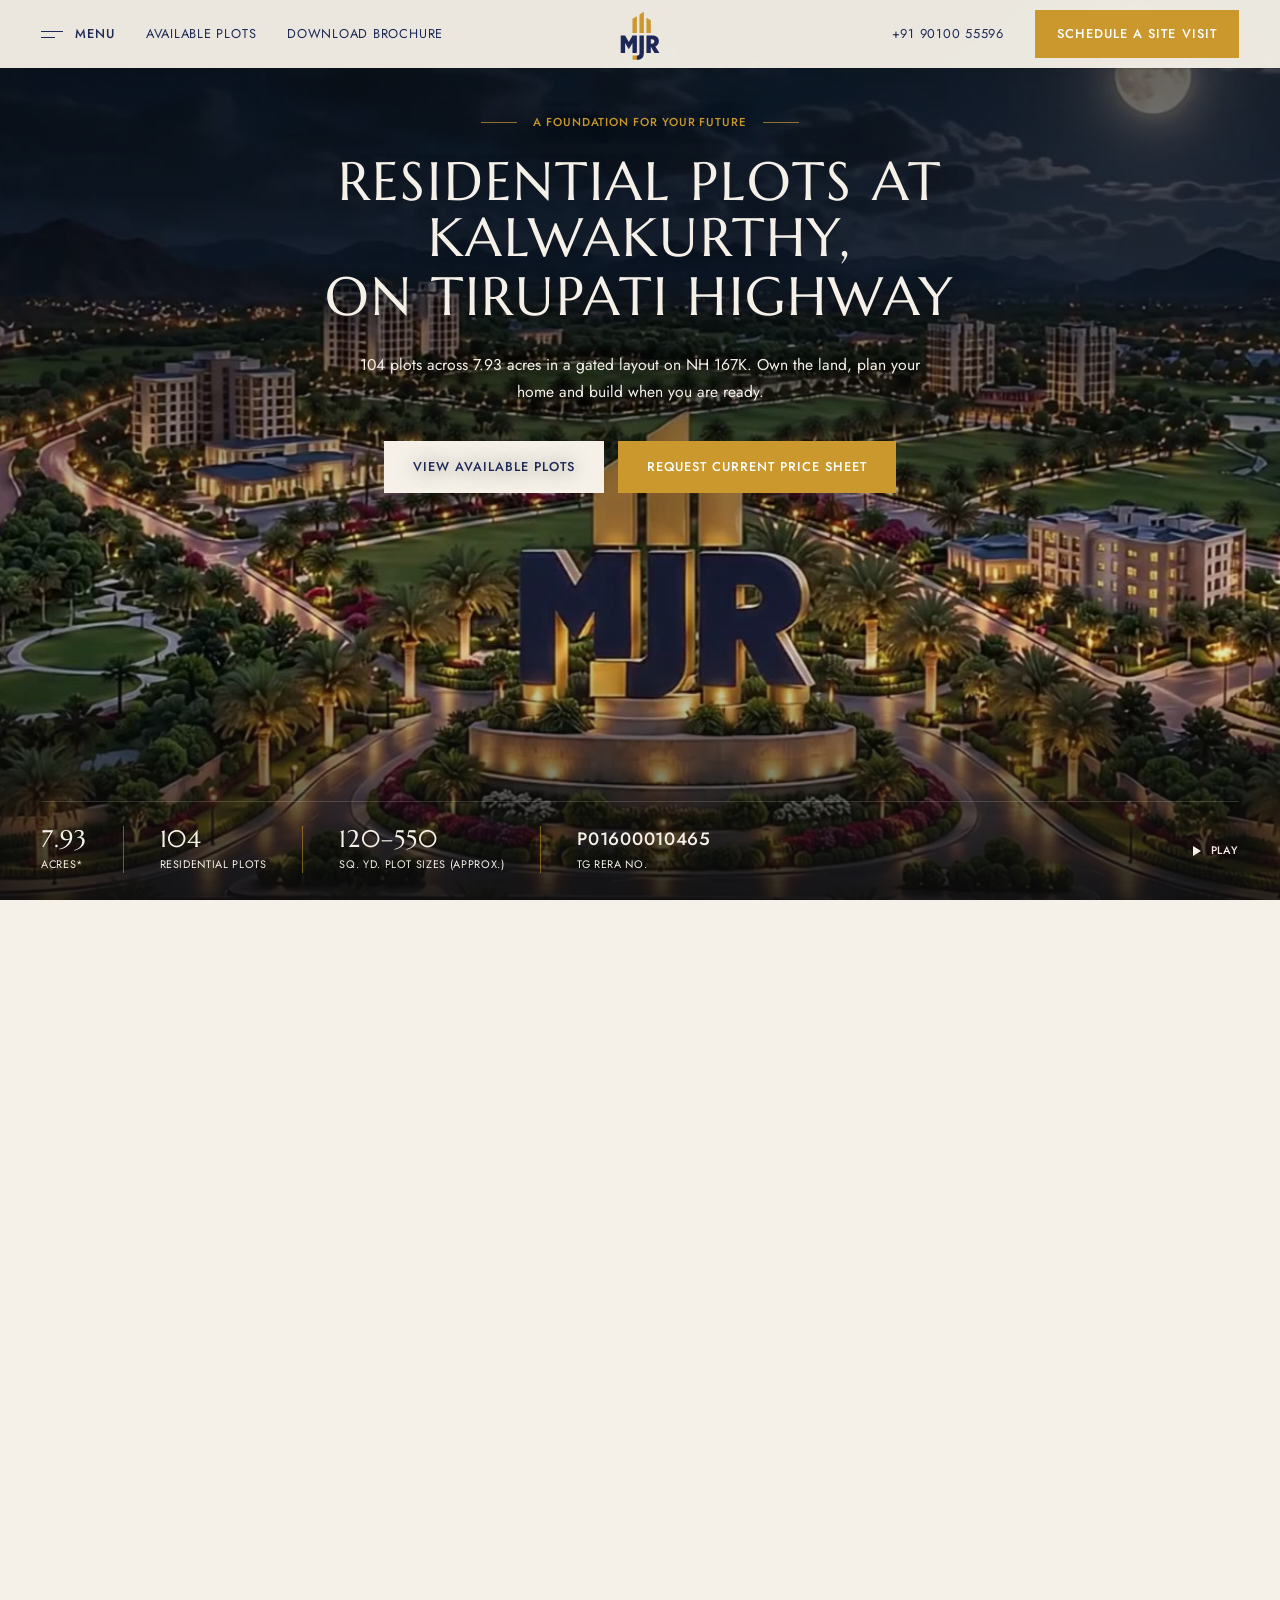
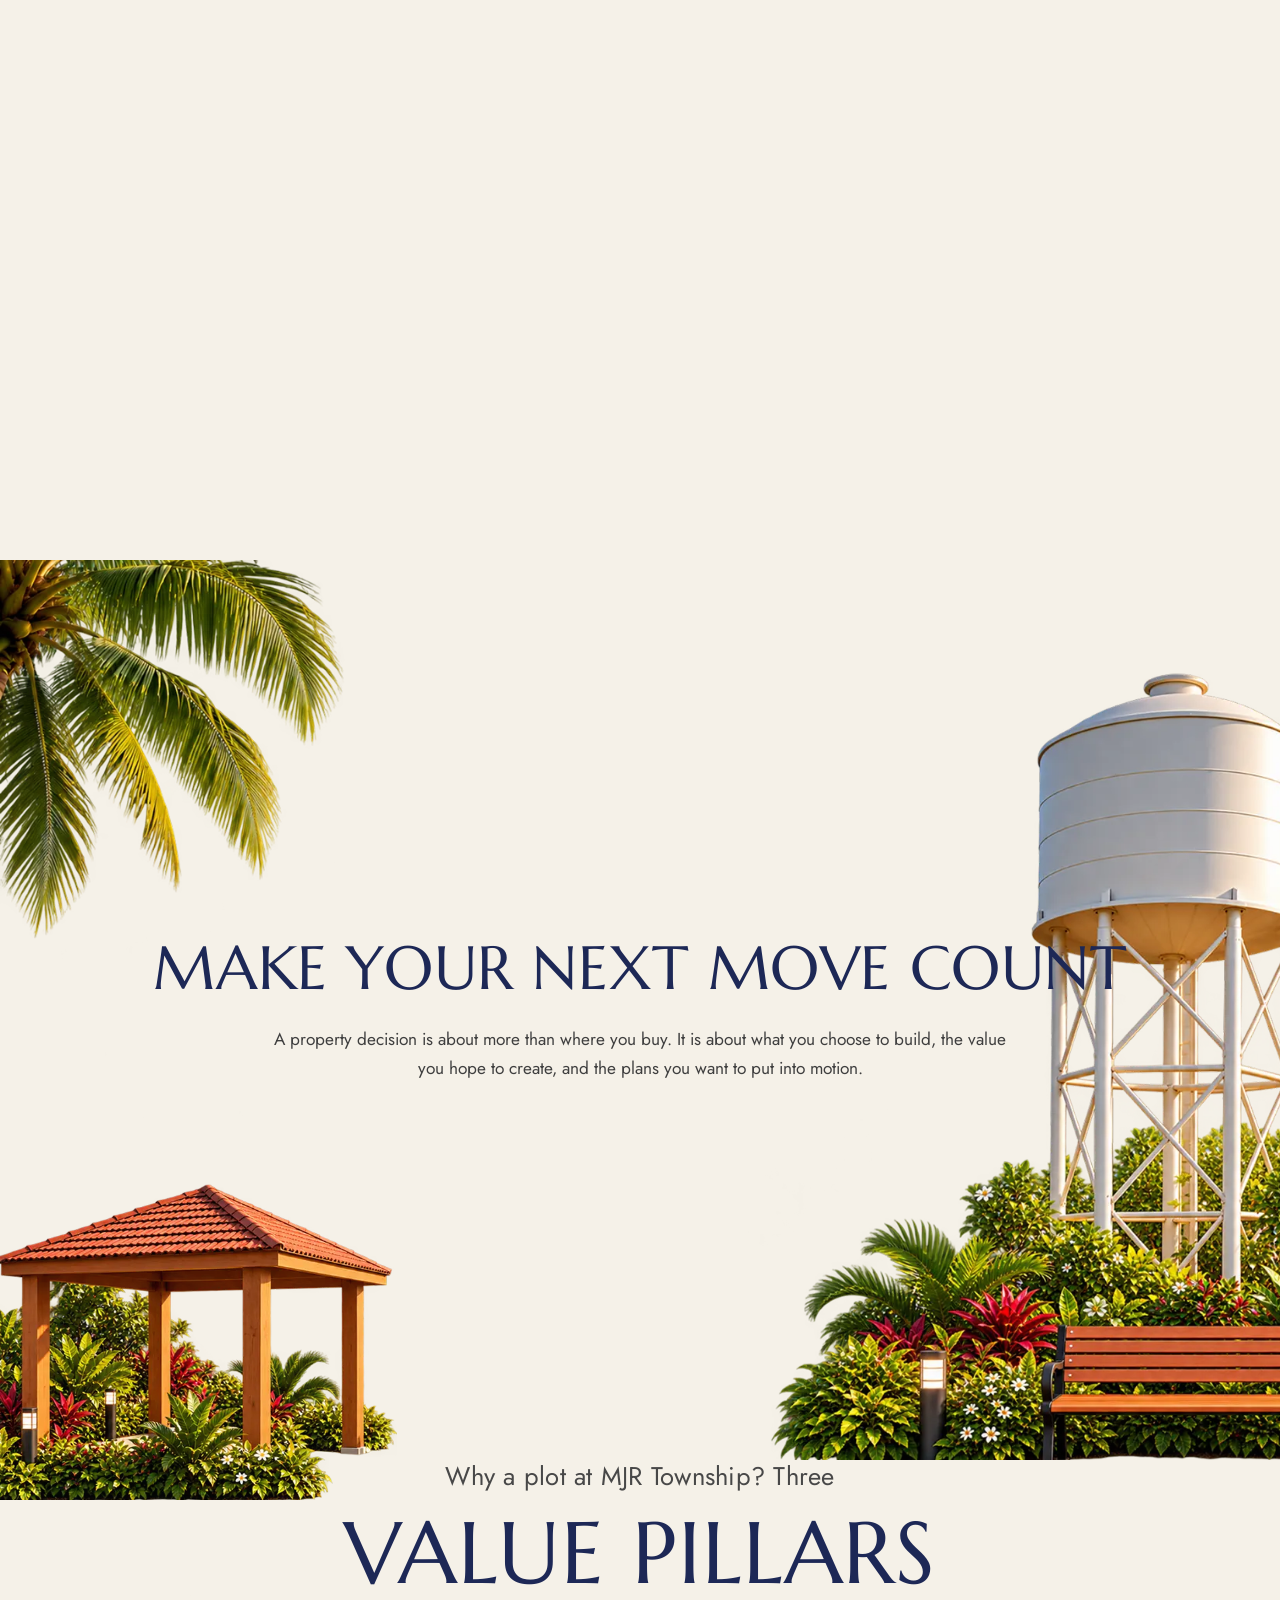
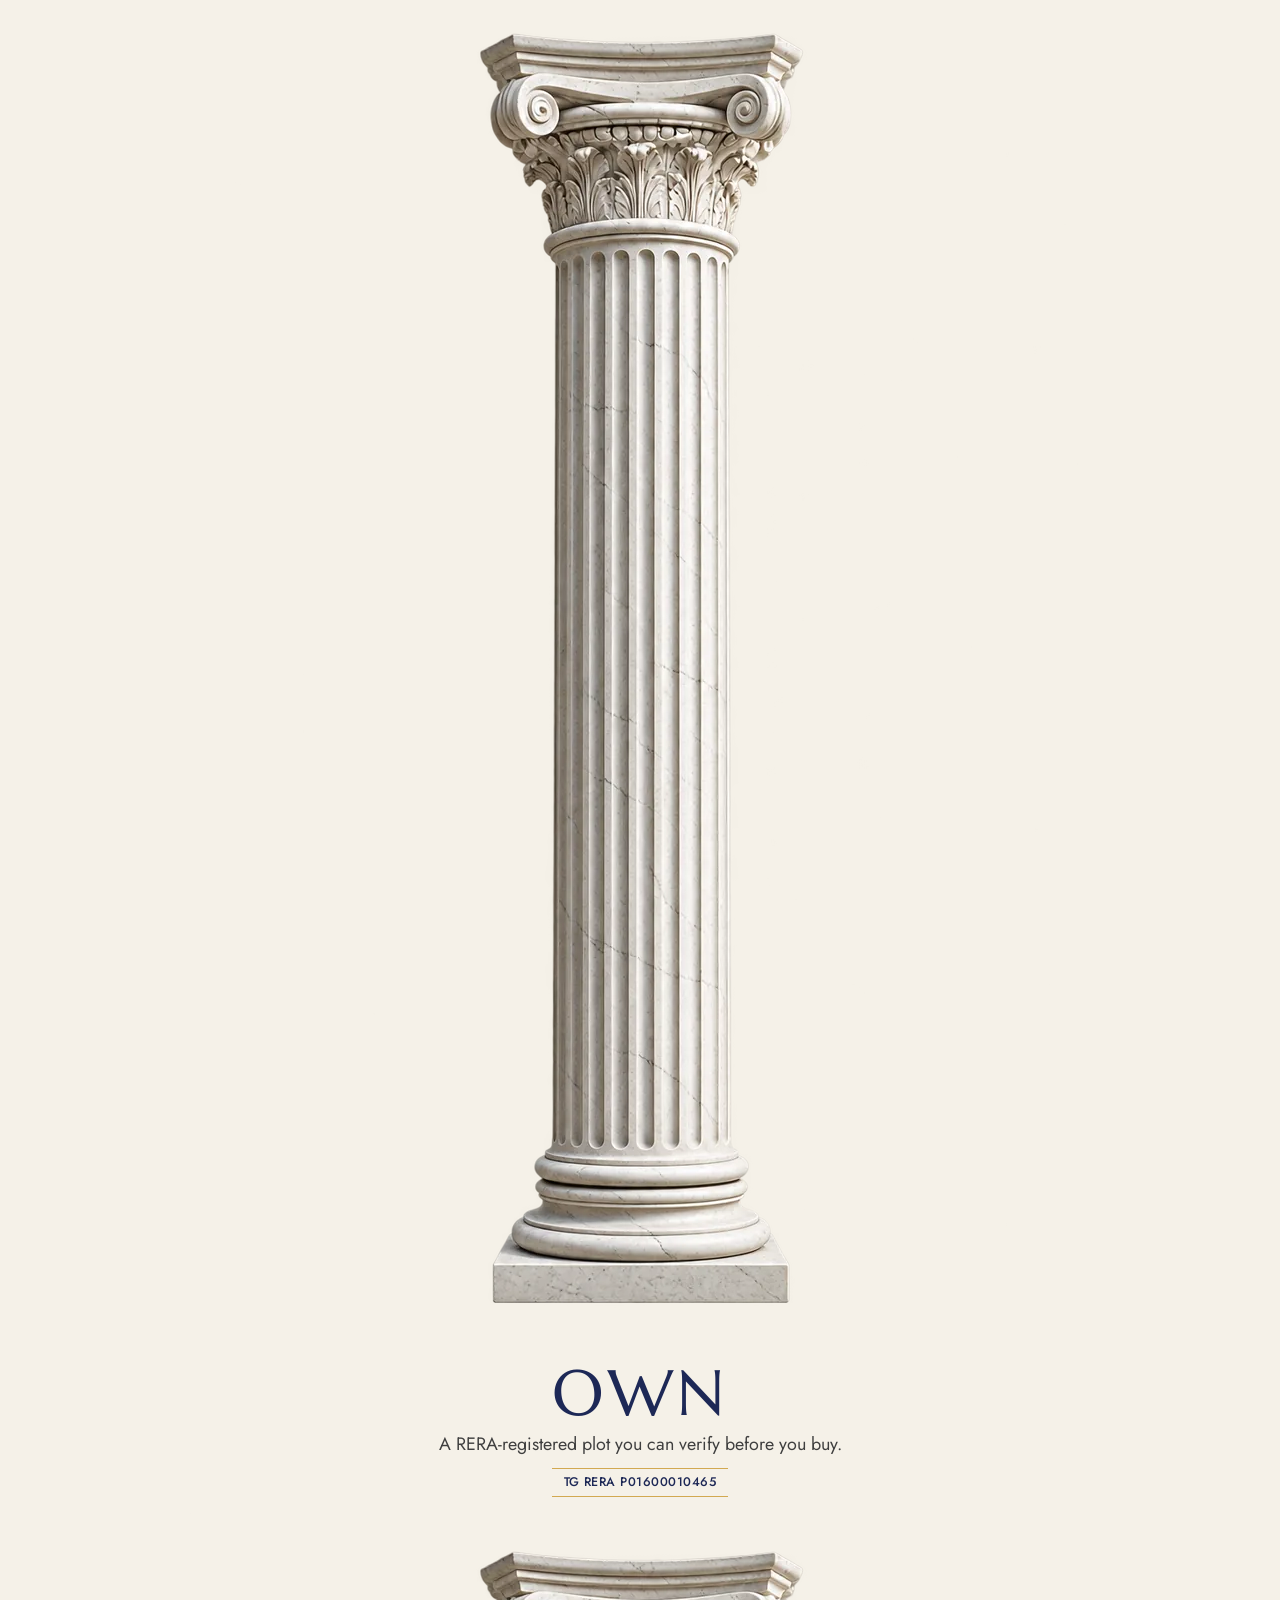
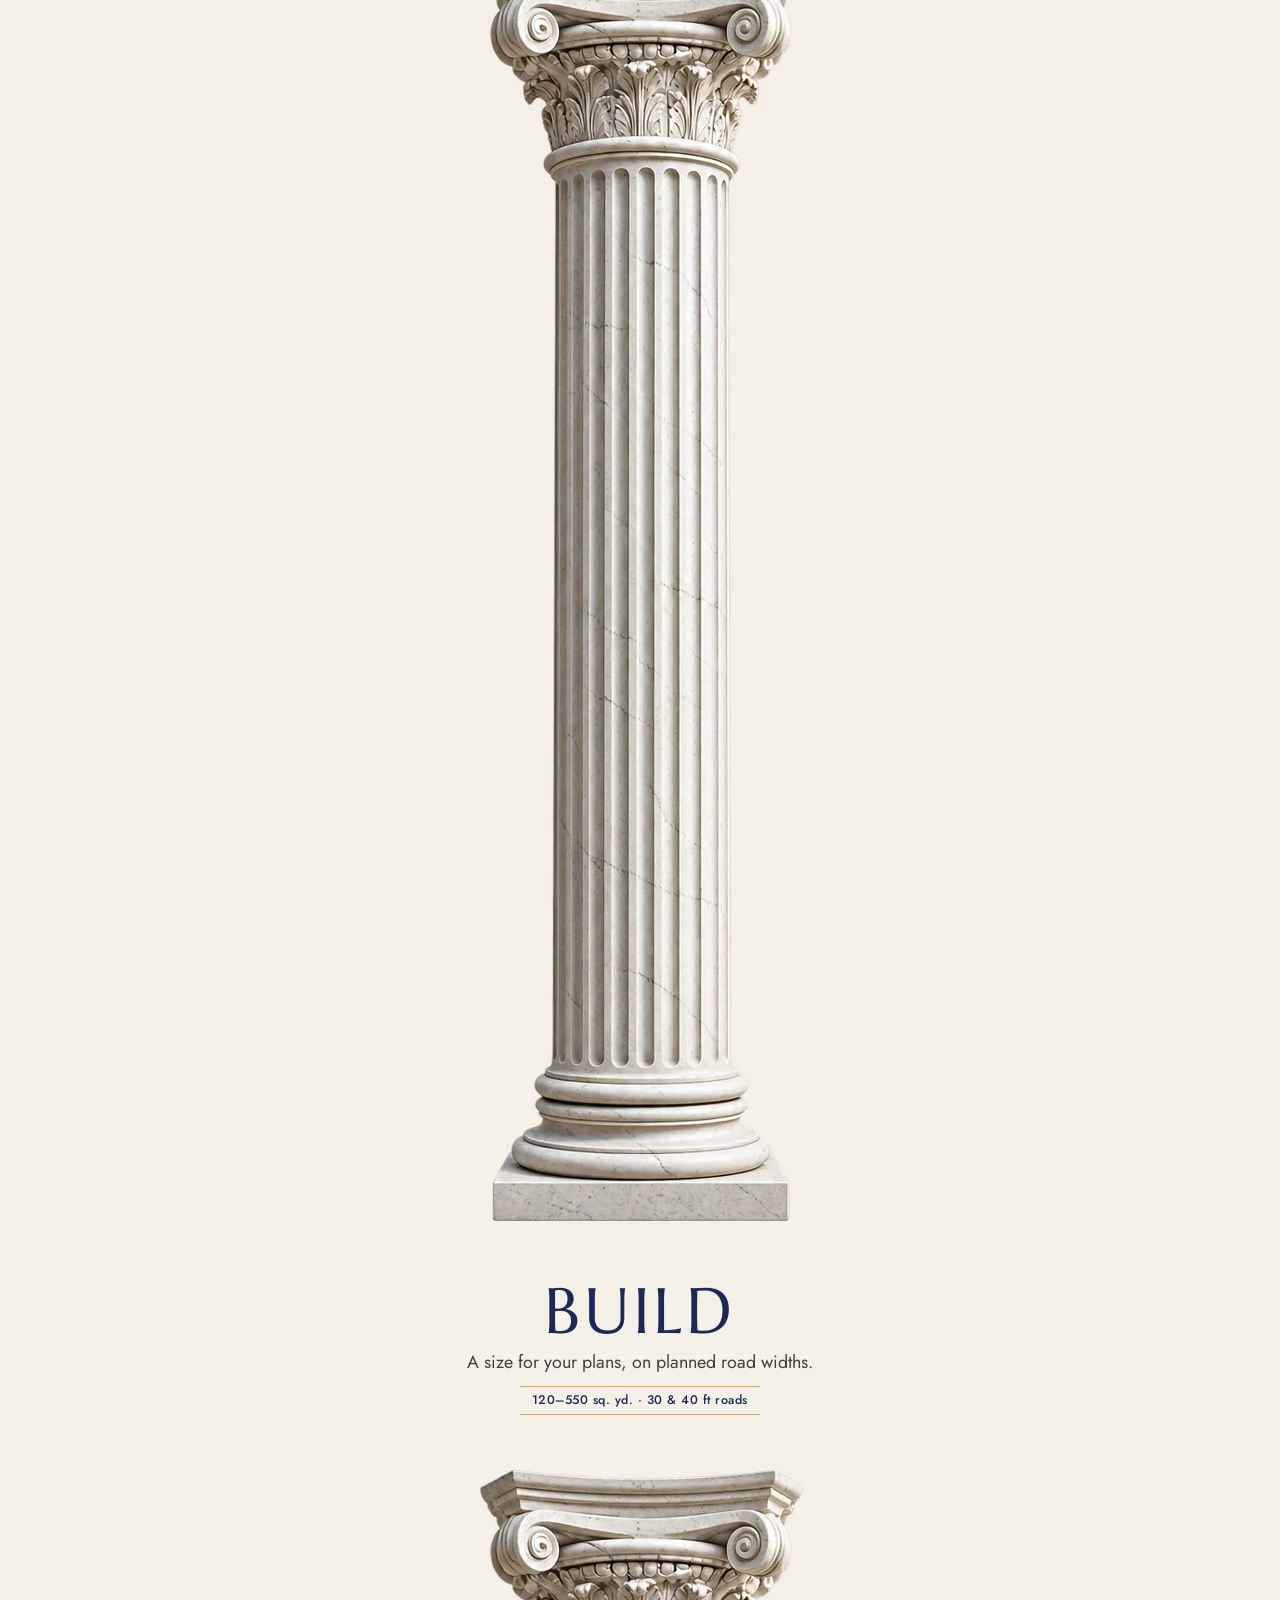
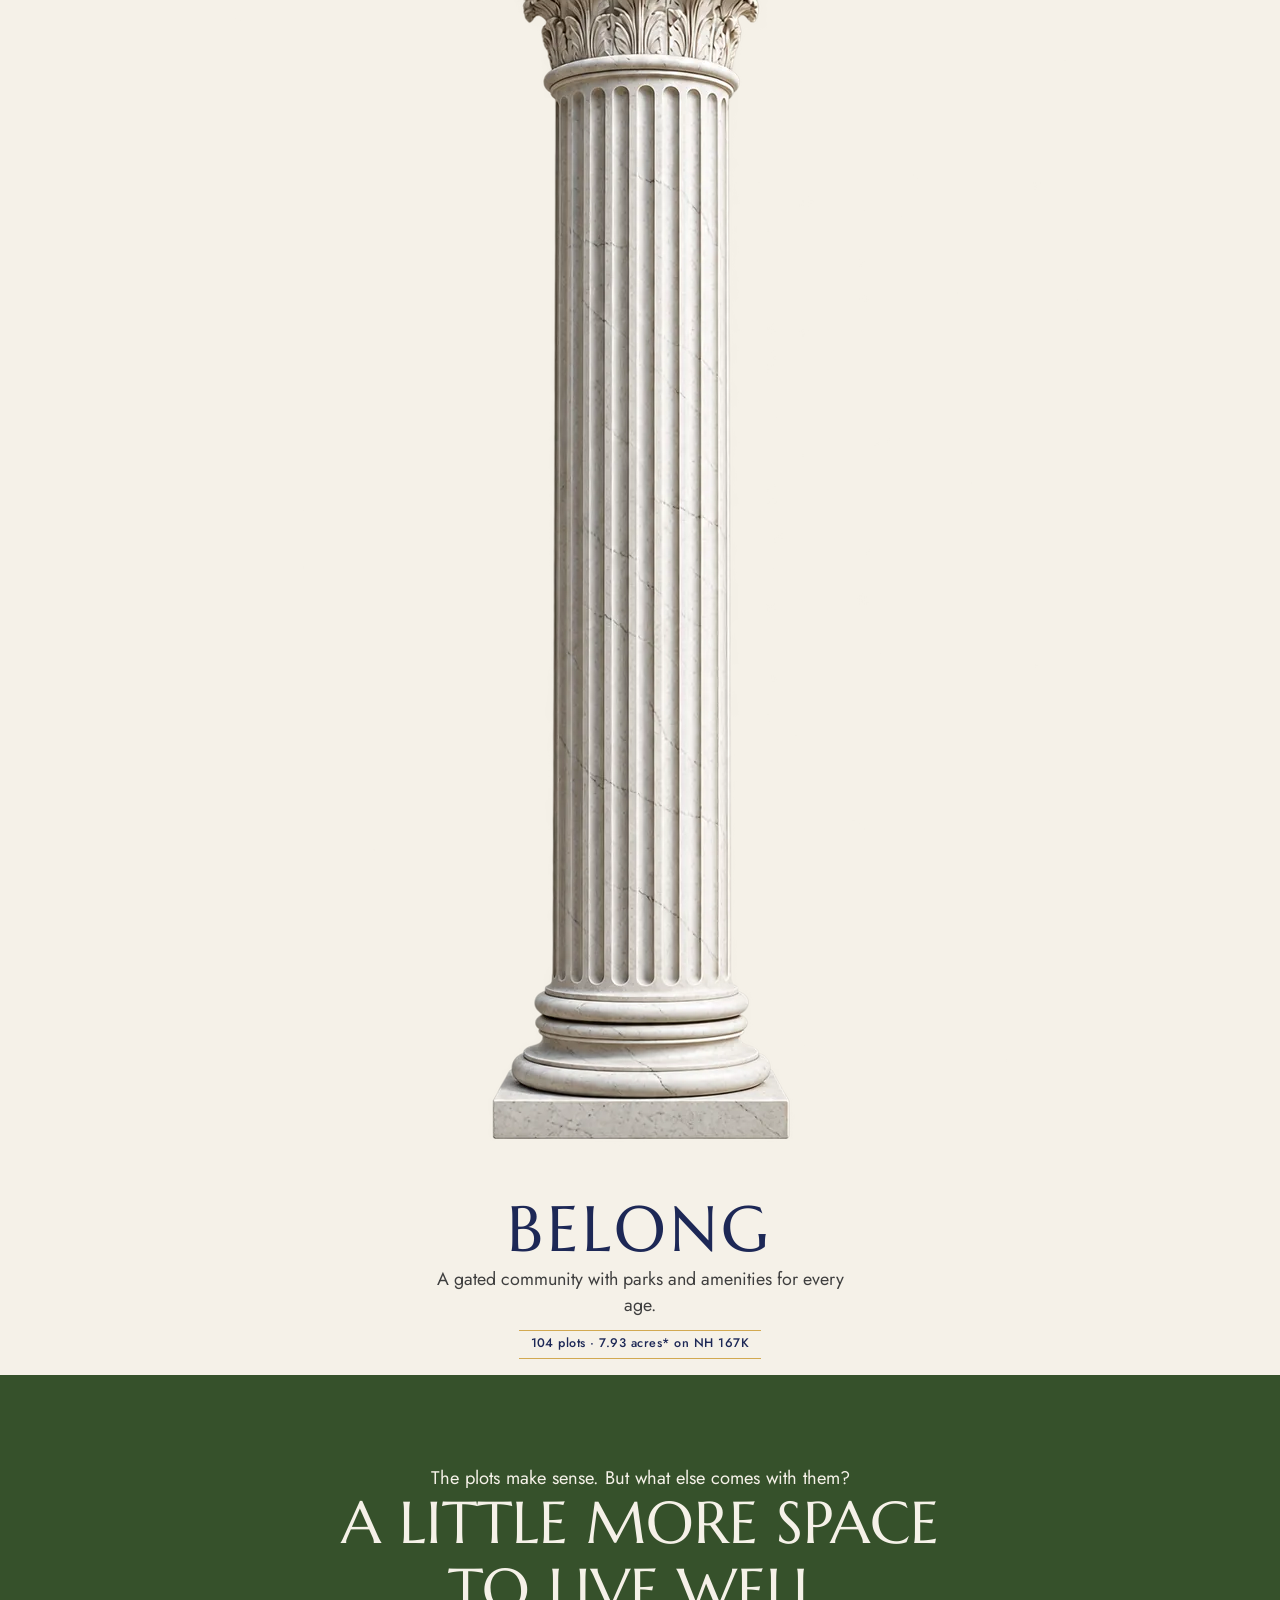
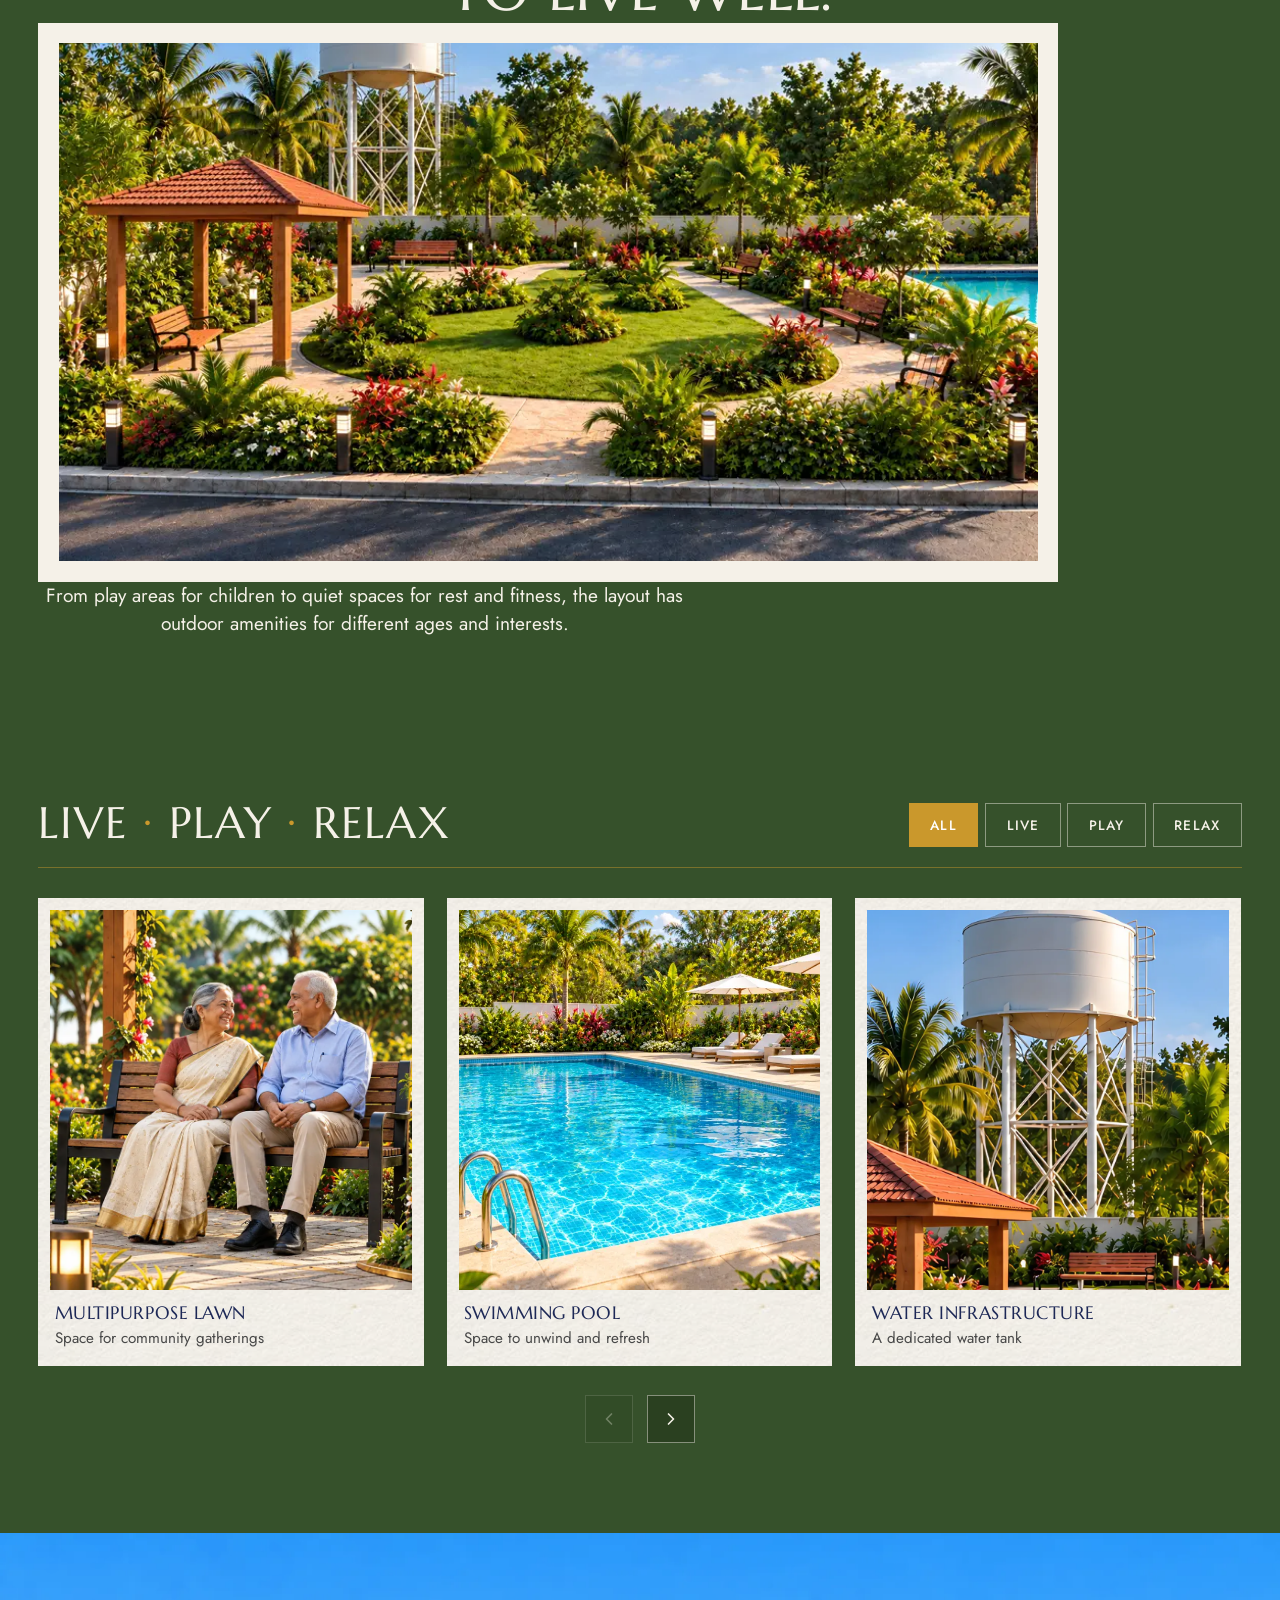
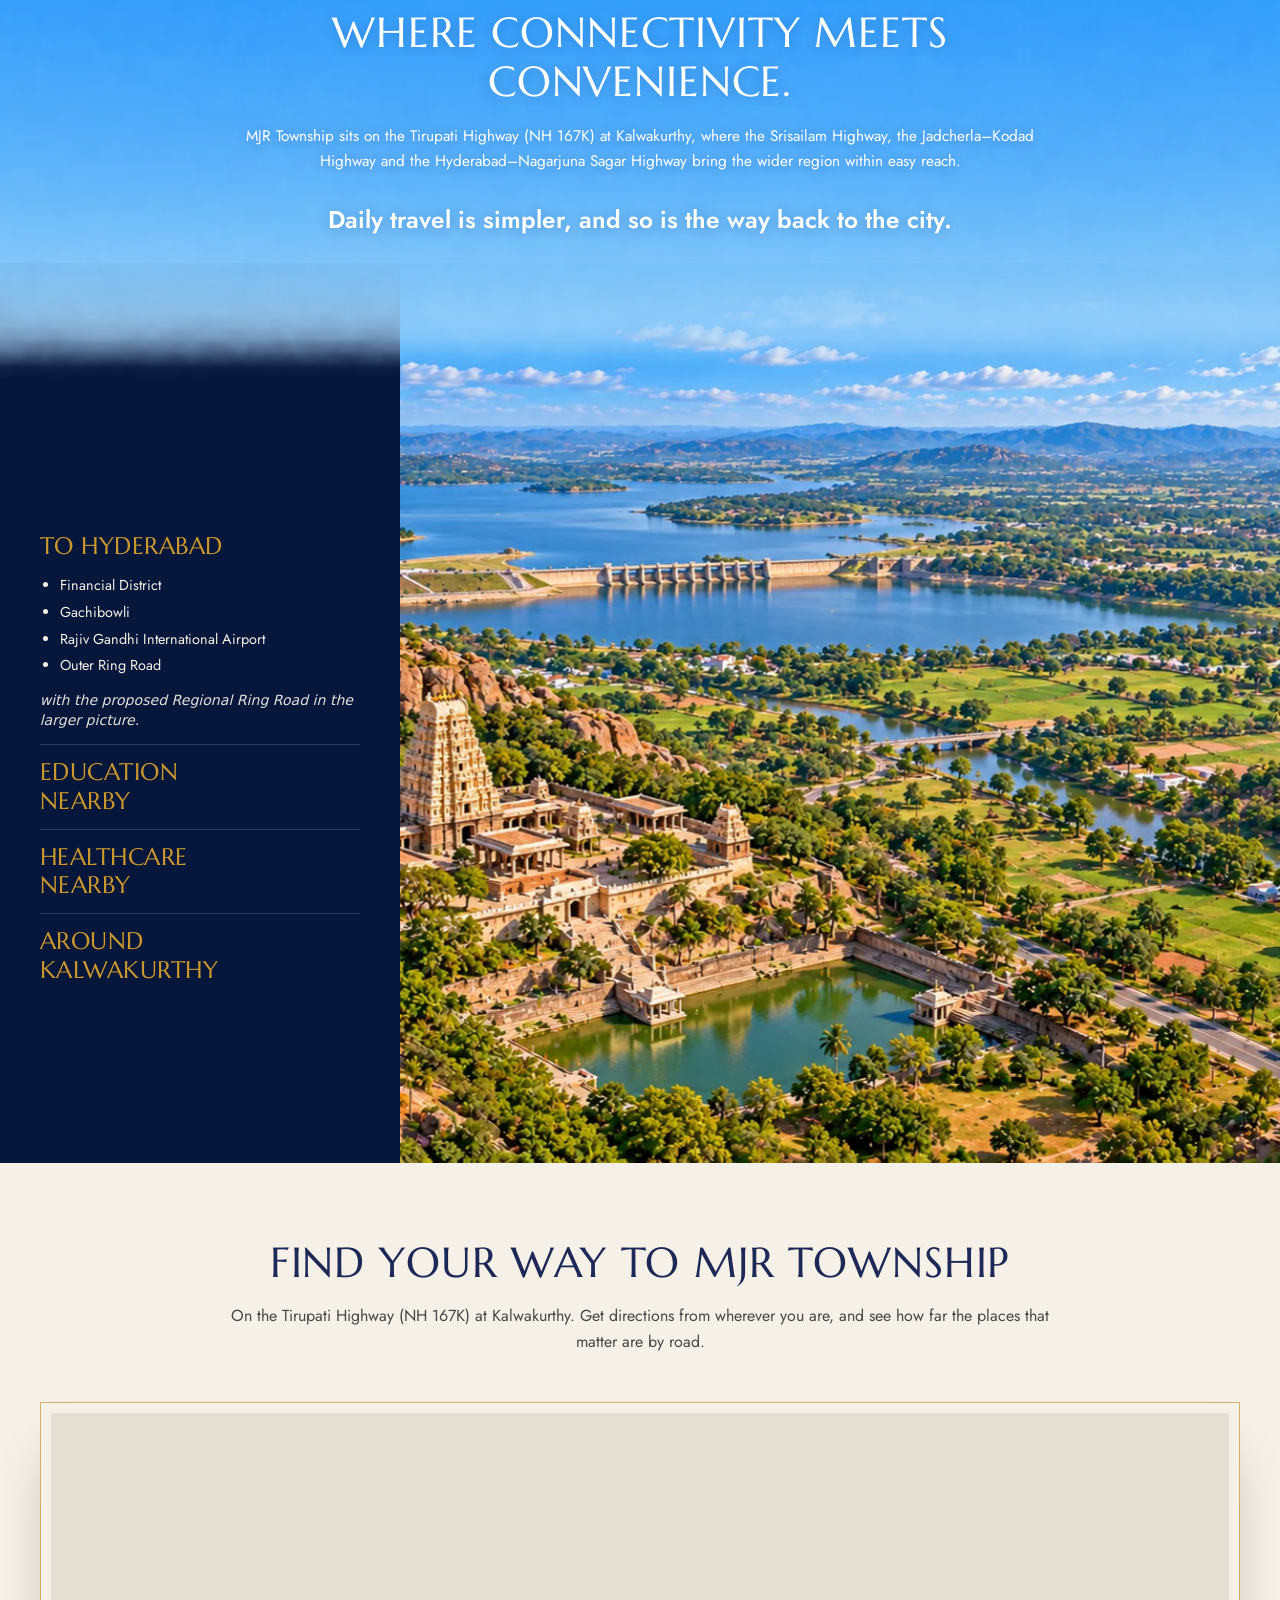
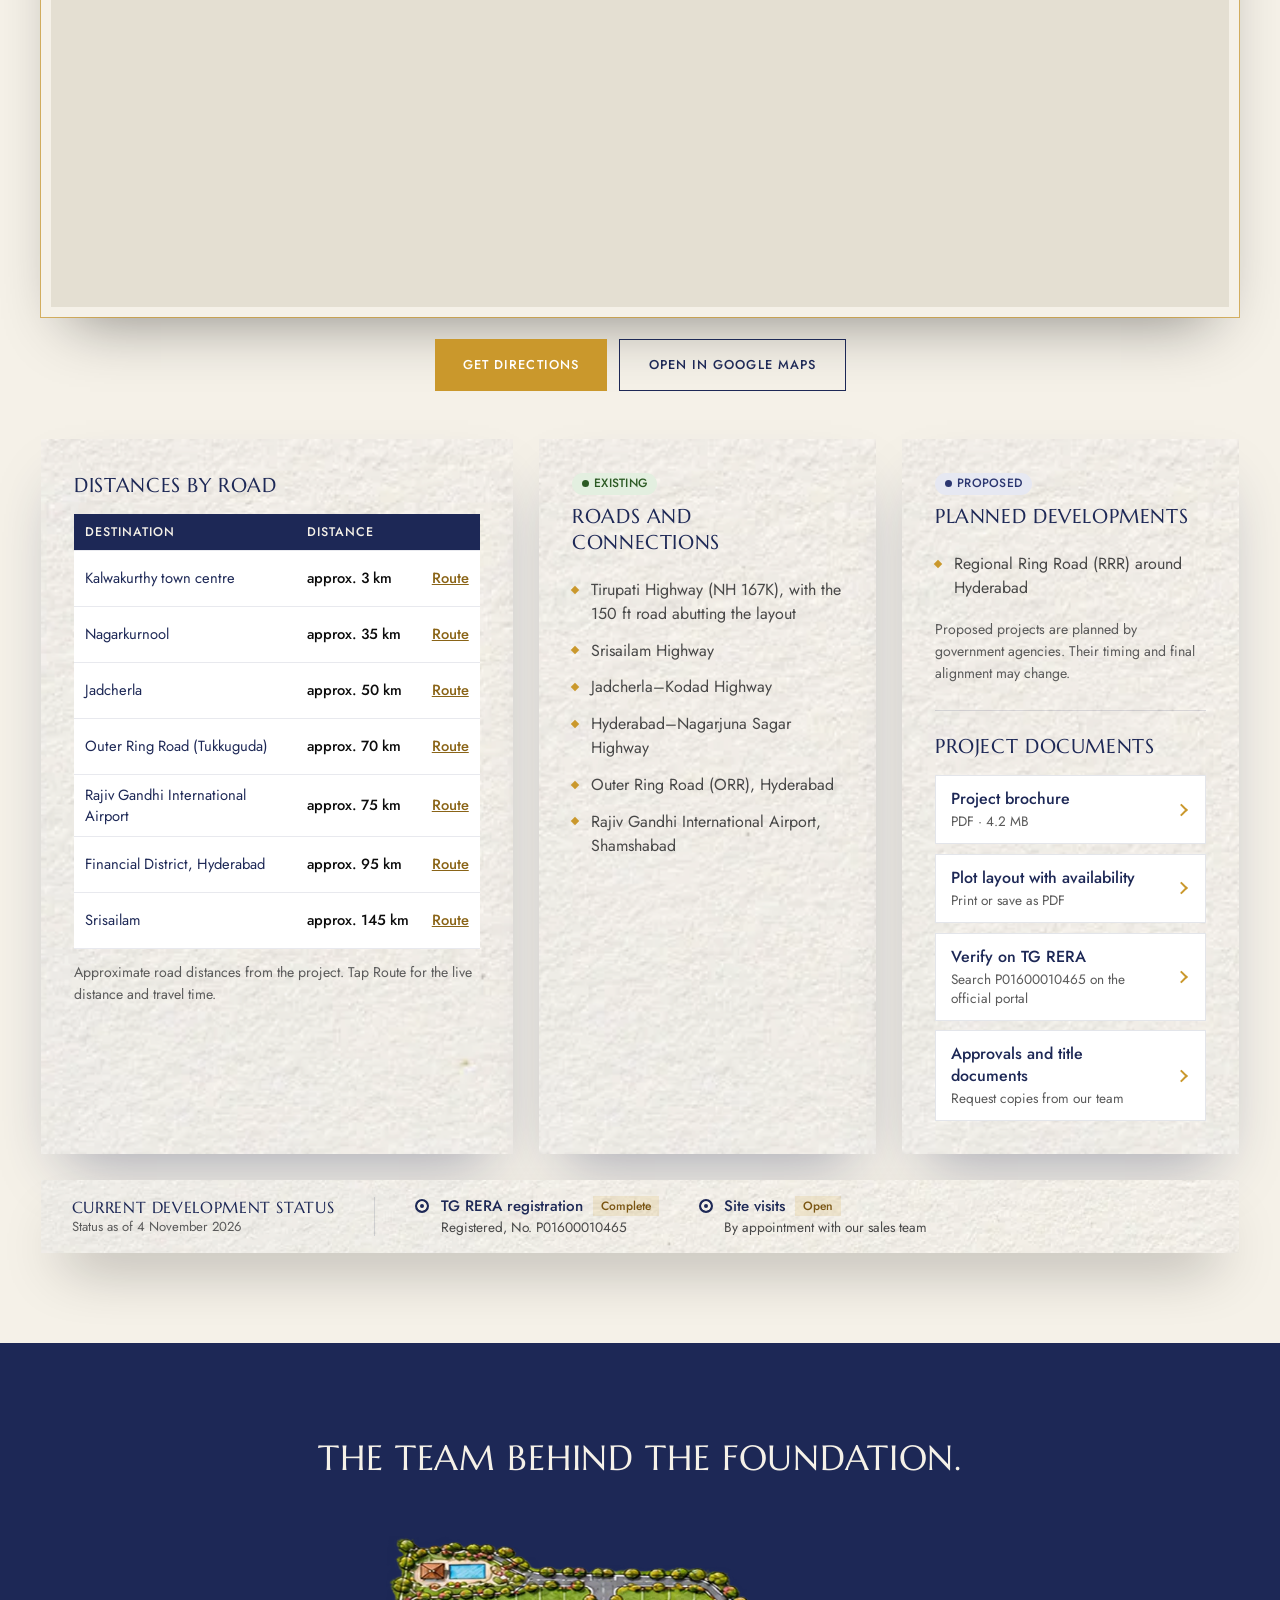
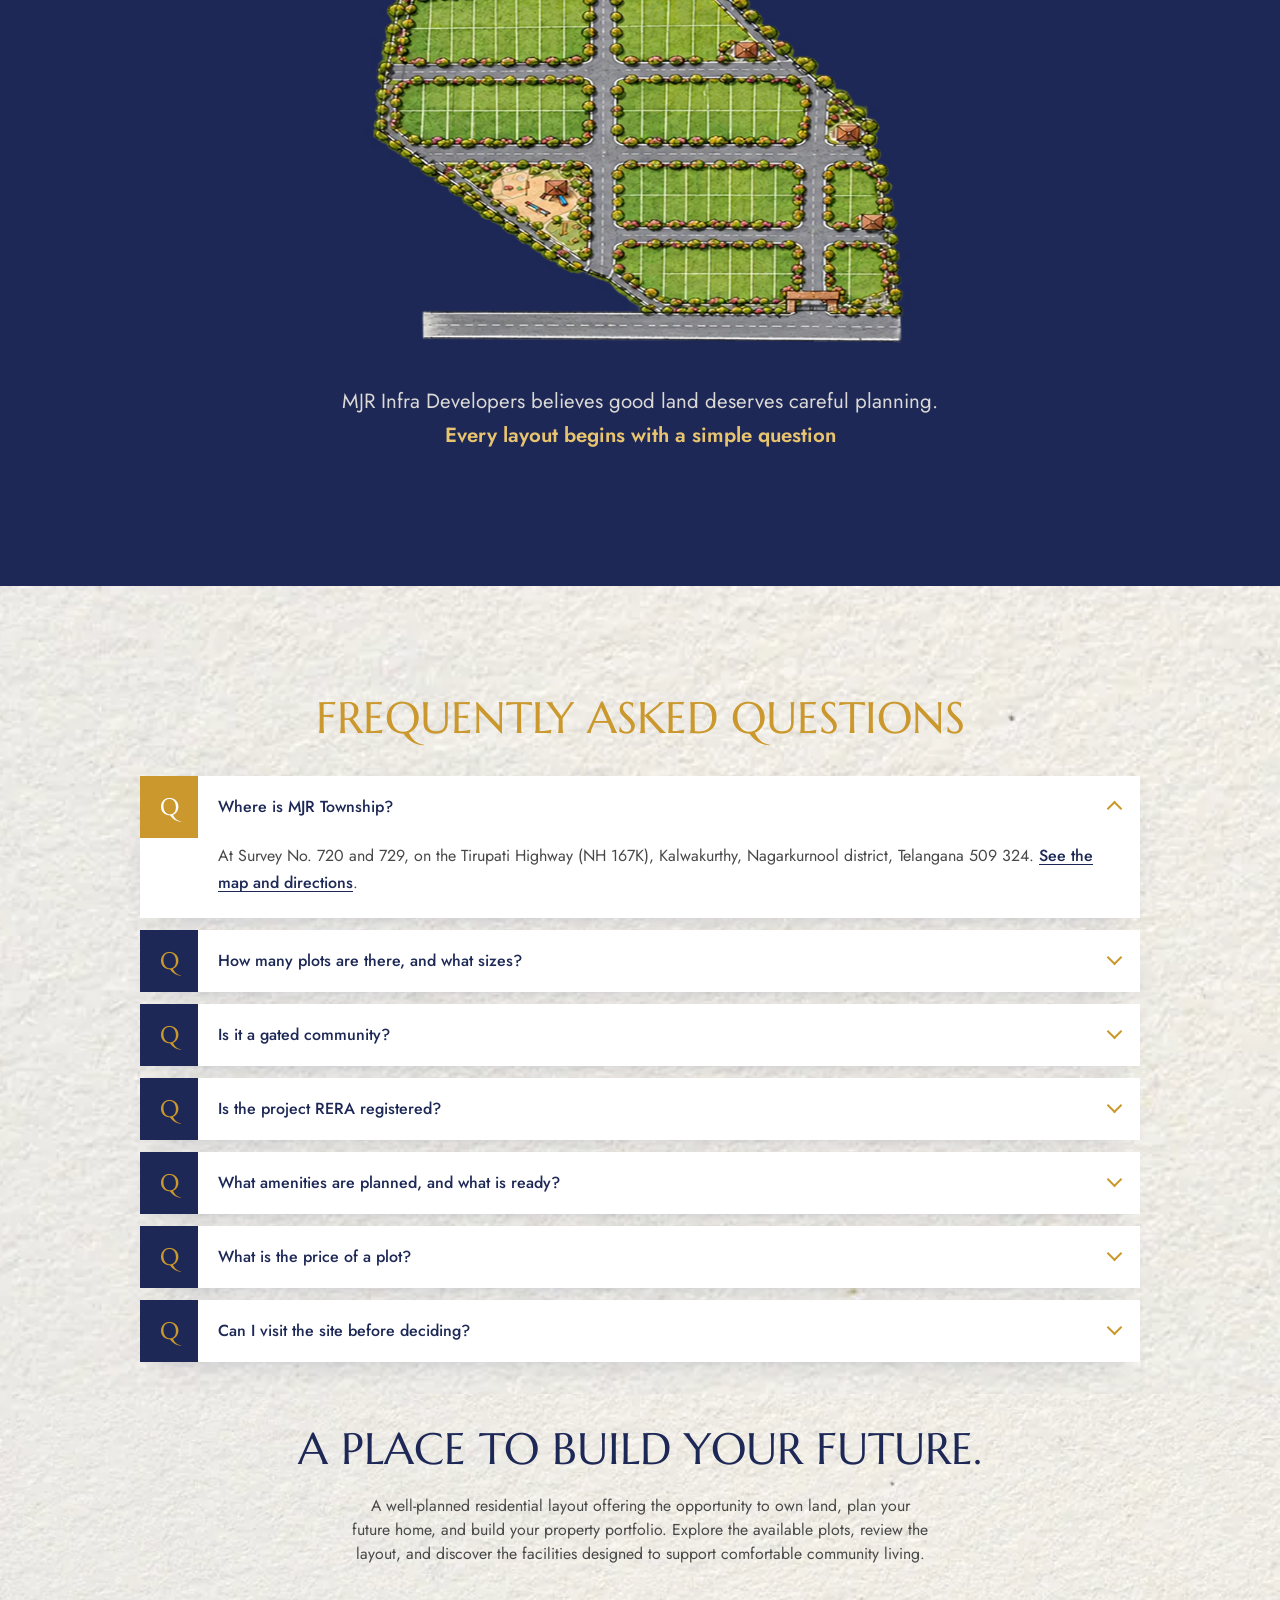
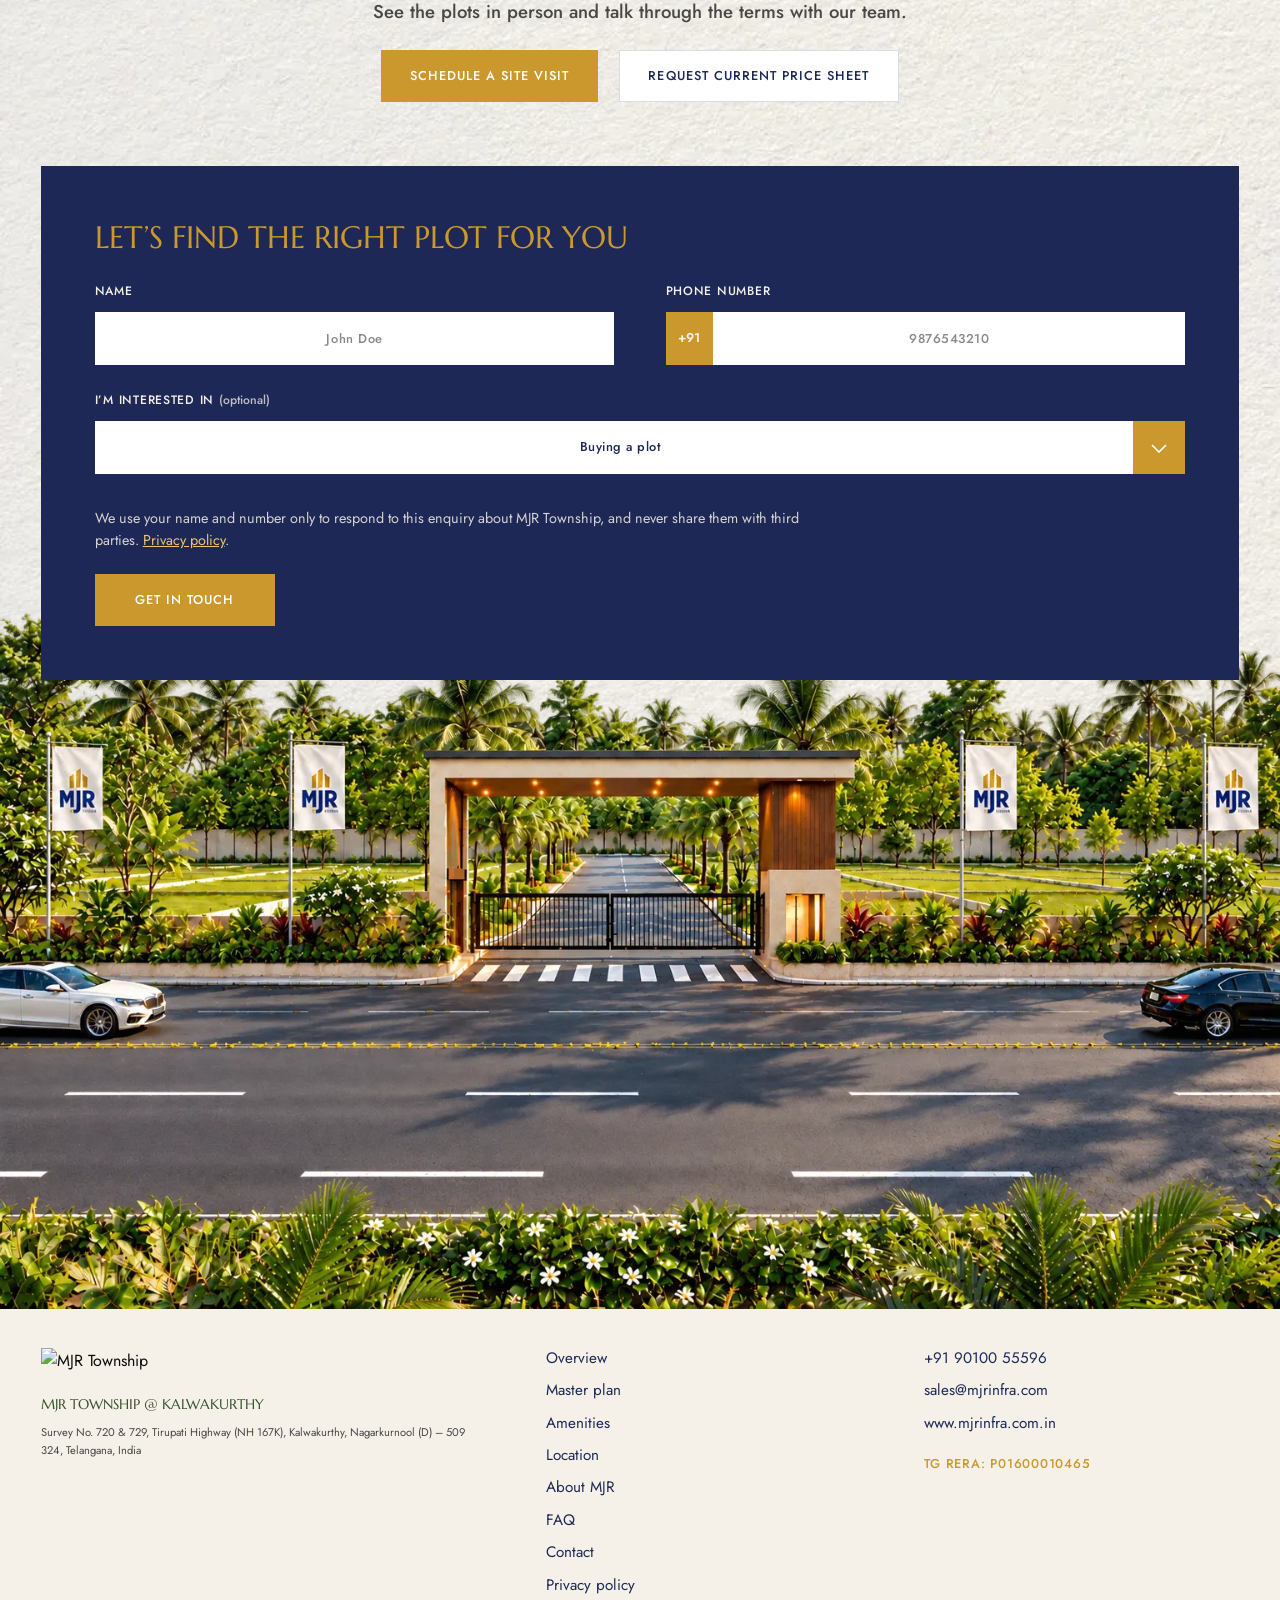
==== commit 8d4e24f7: "Remove navy bottom padding strip on About section and update mobile value pillars" ====
--- a/index.html
+++ b/index.html
@@ -11,7 +11,7 @@
   <link rel="preconnect" href="https://fonts.gstatic.com" crossorigin>
   <link href="https://fonts.googleapis.com/css2?family=Jost:wght@400;500;600&family=Marcellus&display=swap" rel="stylesheet">
   <link rel="preload" as="image" href="Assets/web/hero-poster.jpg">
-  <link rel="stylesheet" href="css/styles.css?v=201">
+  <link rel="stylesheet" href="css/styles.css?v=203">
 </head>
 <body>
   <!-- Preloader: the MJR mark builds itself. Shown on first load and between
--- a/css/styles.css
+++ b/css/styles.css
@@ -4804,8 +4804,8 @@
 
 /* About */
 .about {
-  padding: 0 0 clamp(4rem, 8vw, 8rem);
-  background: var(--navy-900);
+  padding: 0;
+  background: #F5F1E8;
   color: #F5F1E8;
 }
 
@@ -4815,7 +4815,6 @@
 .about__stage {
   position: relative;
   height: 100vh;
-  height: 100svh;
   overflow: hidden;
   background: var(--navy-900);
 }
@@ -7189,32 +7188,47 @@
     font-size: 0.7rem;
   }
 
-  /* Colonnade on phones: three rows, each a capital beside its benefit */
+  /* Colonnade on phones: three rows filling the viewport, alternating left-right-left */
+  .has-why-pin .why__header--pillars {
+    display: none;
+  }
+
   .has-why-pin .pillars {
-    top: 21svh;
-    bottom: auto;
-    width: calc(100vw - 32px);
-    grid-template-columns: 1fr;
-    gap: 0.9rem;
+    top: calc(var(--bar-h) + 2svh);
+    bottom: calc(54px + 3.5svh);
+    width: calc(100vw - 36px);
+    display: flex;
+    flex-direction: column;
+    justify-content: space-between;
+    gap: clamp(1.1rem, 2.4svh, 1.8rem);
   }
 
   .has-why-pin .pillar {
     display: grid;
-    grid-template-columns: 26vw 1fr;
+    grid-template-columns: 31vw 1fr;
     align-items: center;
-    gap: 0.9rem;
+    gap: clamp(1.2rem, 4.5vw, 1.6rem);
+  }
+
+  .has-why-pin .pillar:nth-child(2) {
+    grid-template-columns: 1fr 31vw;
   }
 
   .has-why-pin .pillar__img {
     order: -1;
-    width: 26vw;
-    height: 20svh;
+    width: 31vw;
+    height: 24svh;
     max-width: none;
     margin: 0;
     object-fit: cover;
     object-position: 50% 0;
   }
 
+  .has-why-pin .pillar:nth-child(2) .pillar__img {
+    order: 1;
+    justify-self: end;
+  }
+
   .has-why-pin .pillar__copy {
     order: 0;
     padding: 0;
@@ -7222,19 +7236,20 @@
   }
 
   .has-why-pin .pillar__copy h3 {
-    font-size: 1.6rem;
+    font-size: 1.92rem;
   }
 
   .has-why-pin .pillar__copy p {
     max-width: none;
-    margin-top: 0.2rem;
-    font-size: 0.92rem;
+    margin-top: 0.25rem;
+    font-size: 1.1rem;
+    line-height: 1.42;
   }
 
   .pillar__fact {
-    margin-top: 0.4rem !important;
-    padding: 0.2rem 0.5rem;
-    font-size: 0.74rem !important;
+    margin-top: 0.45rem !important;
+    padding: 0.24rem 0.6rem;
+    font-size: 0.89rem !important;
   }
 
   /* availability bar sits under the nav, compact */
